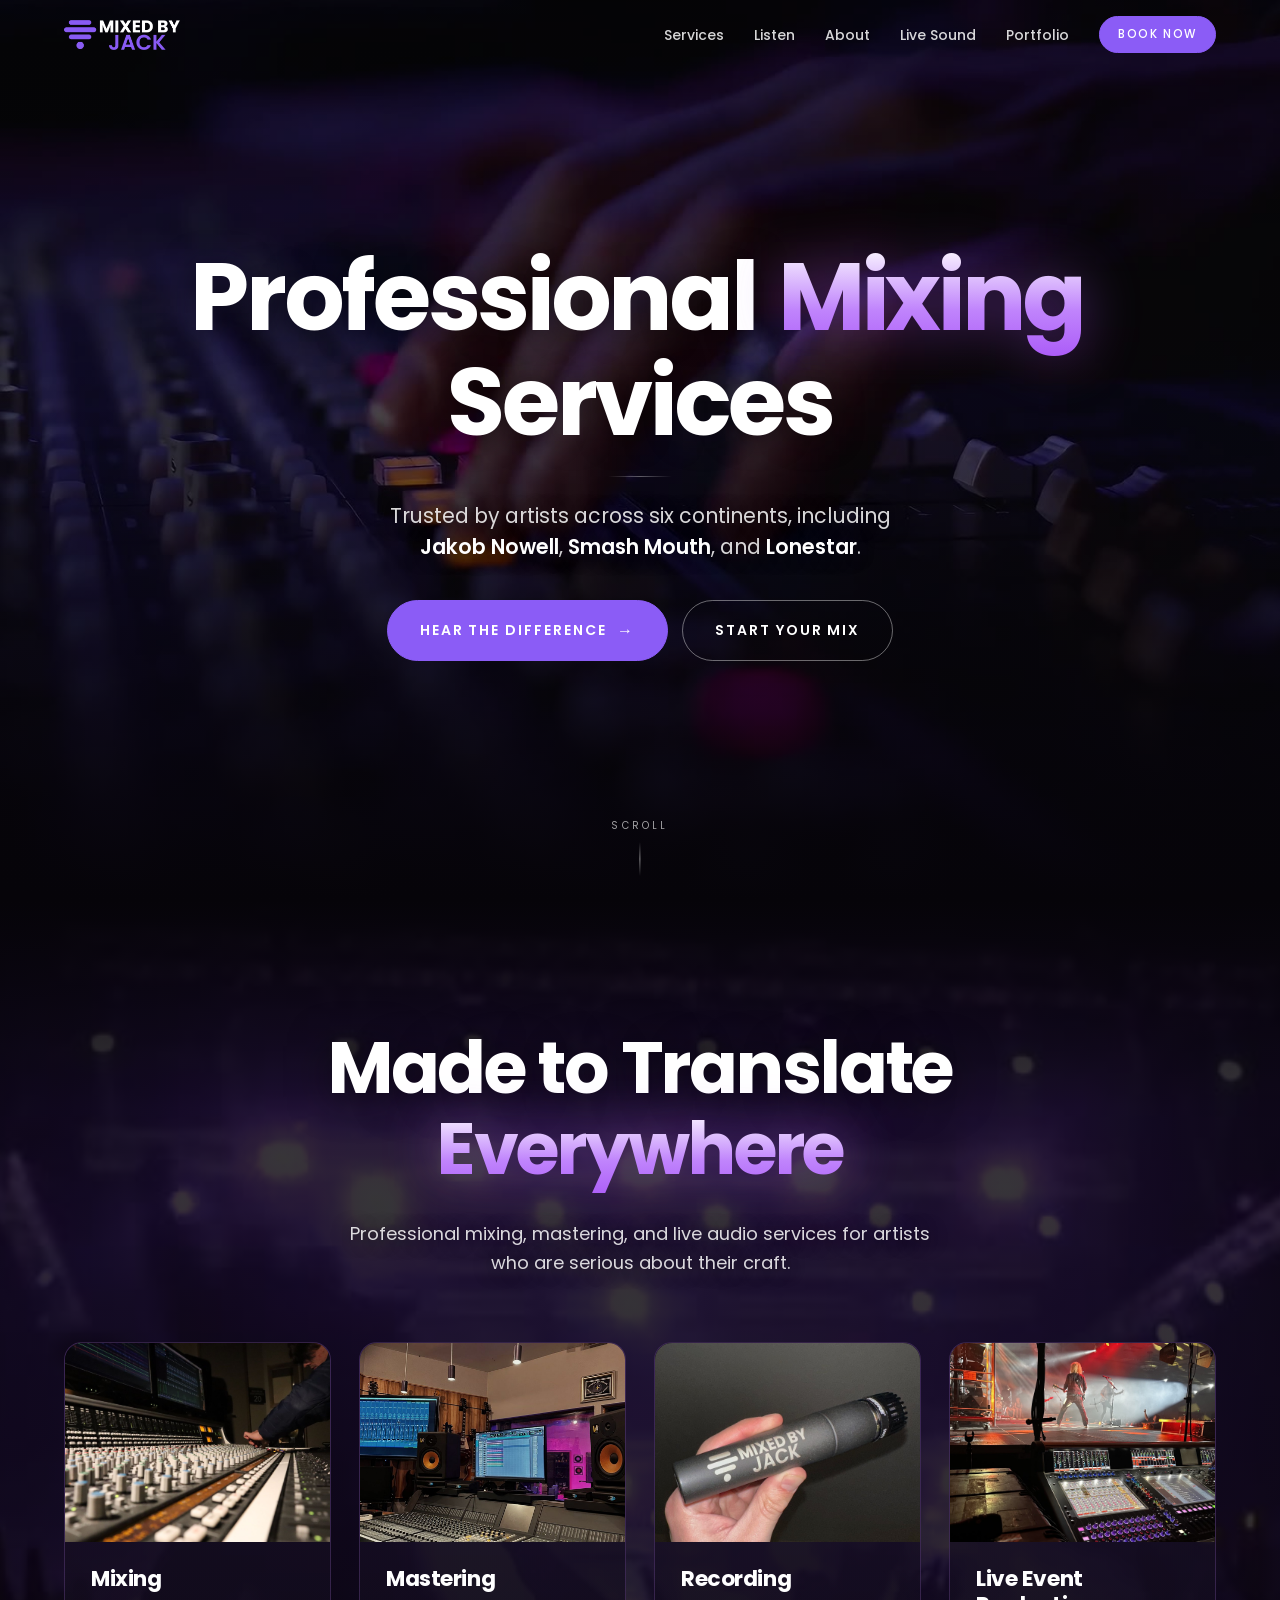
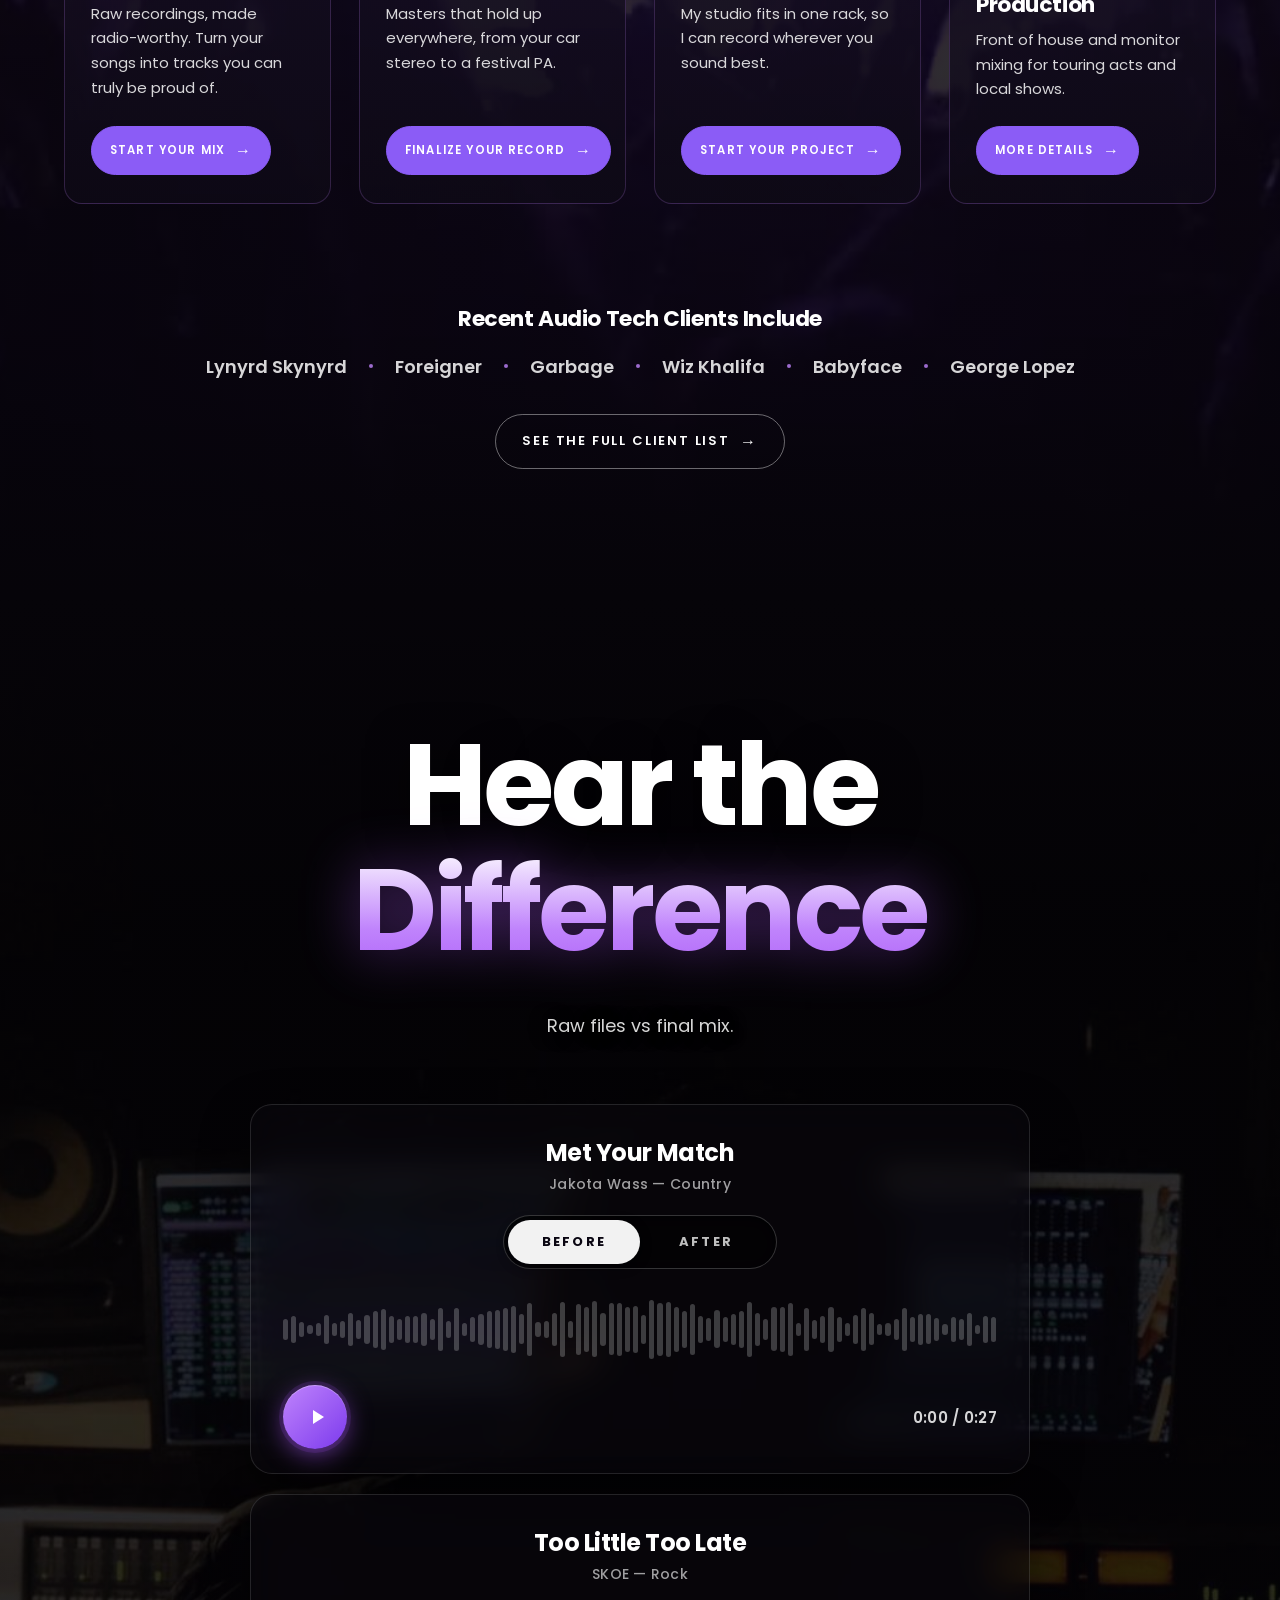
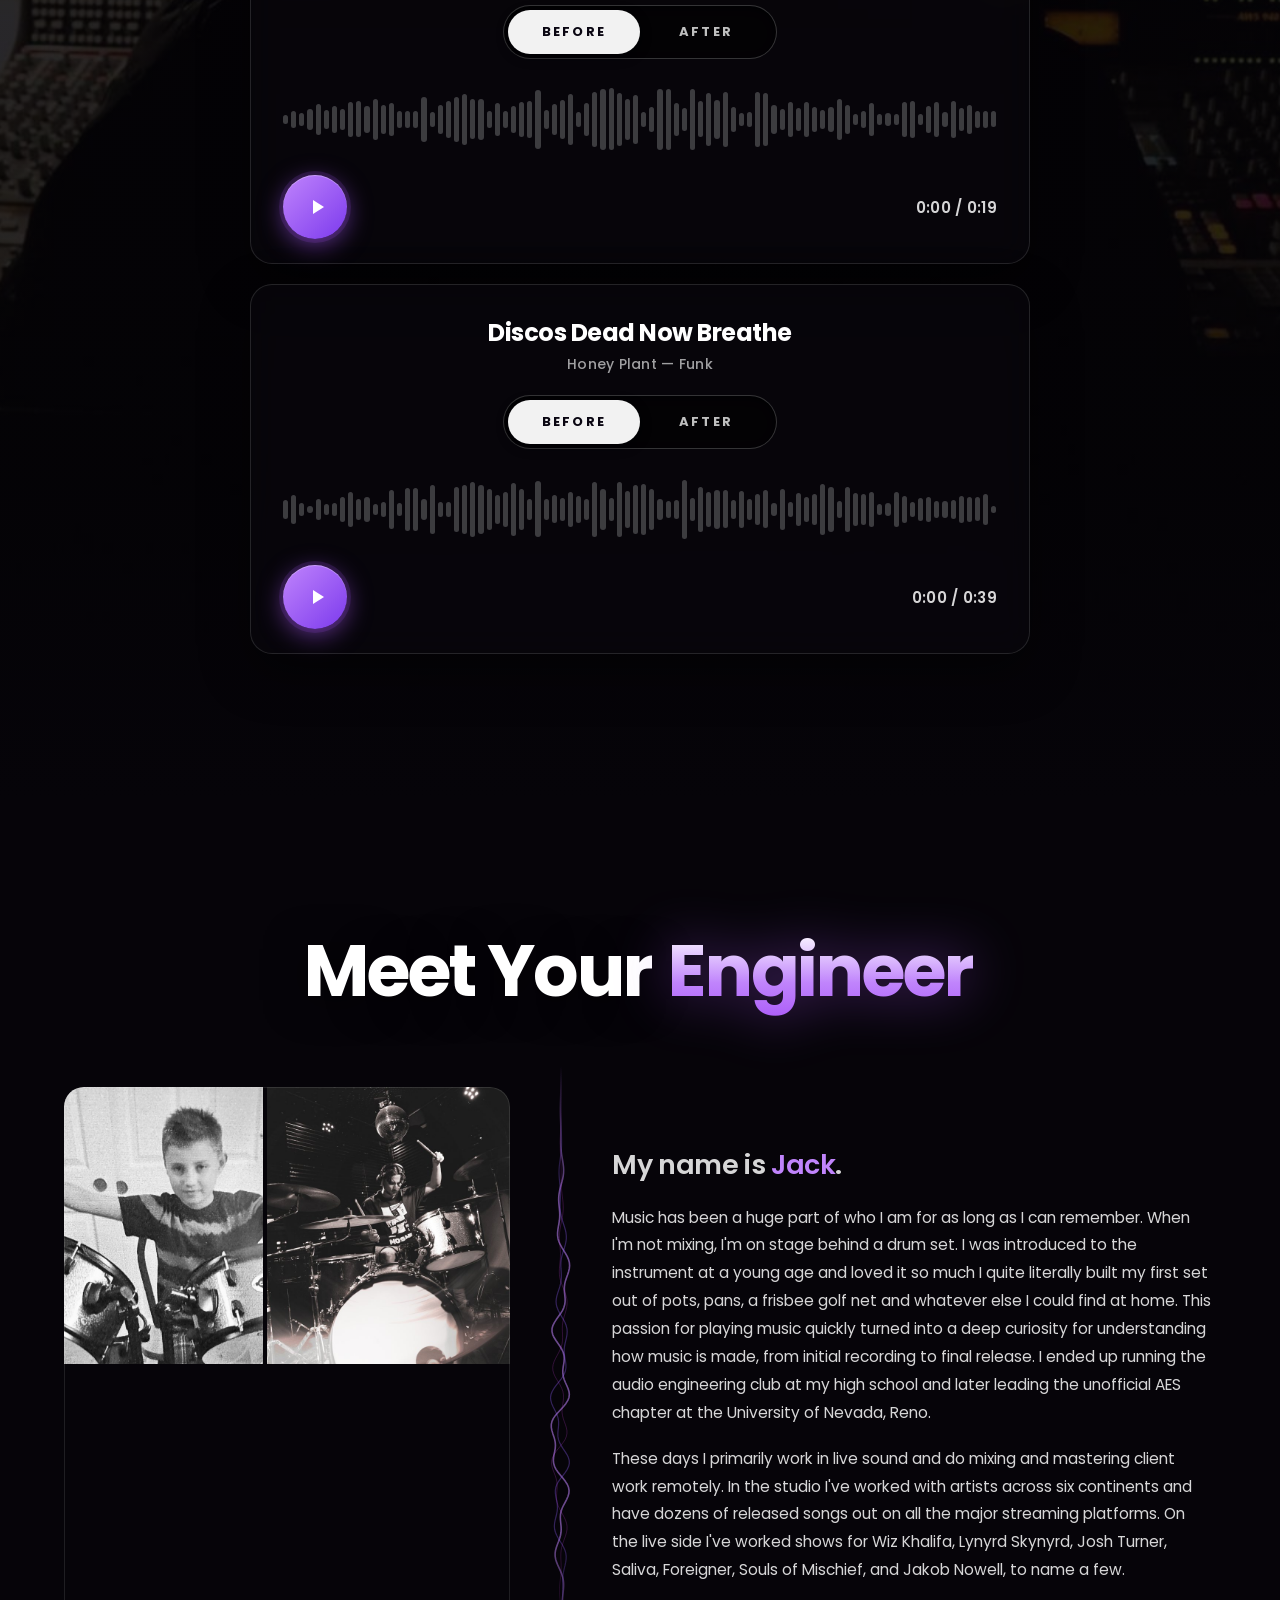
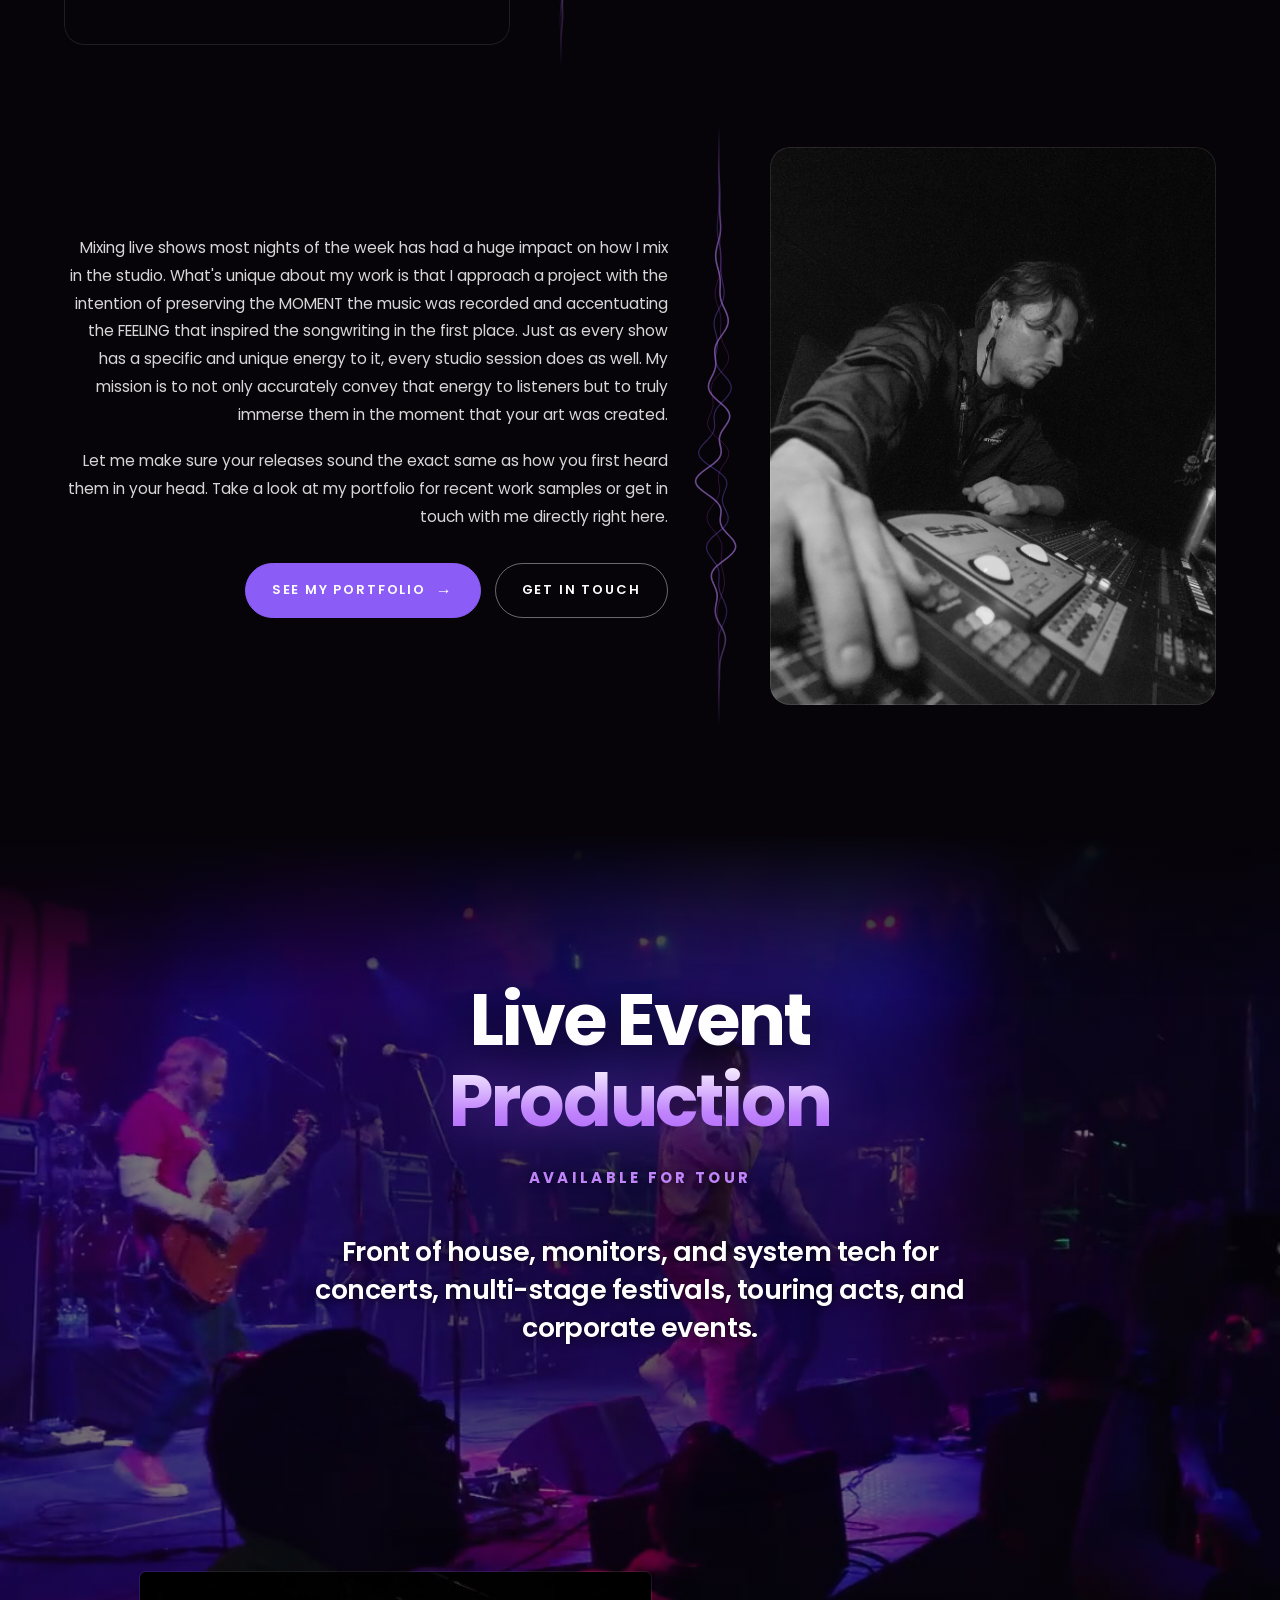
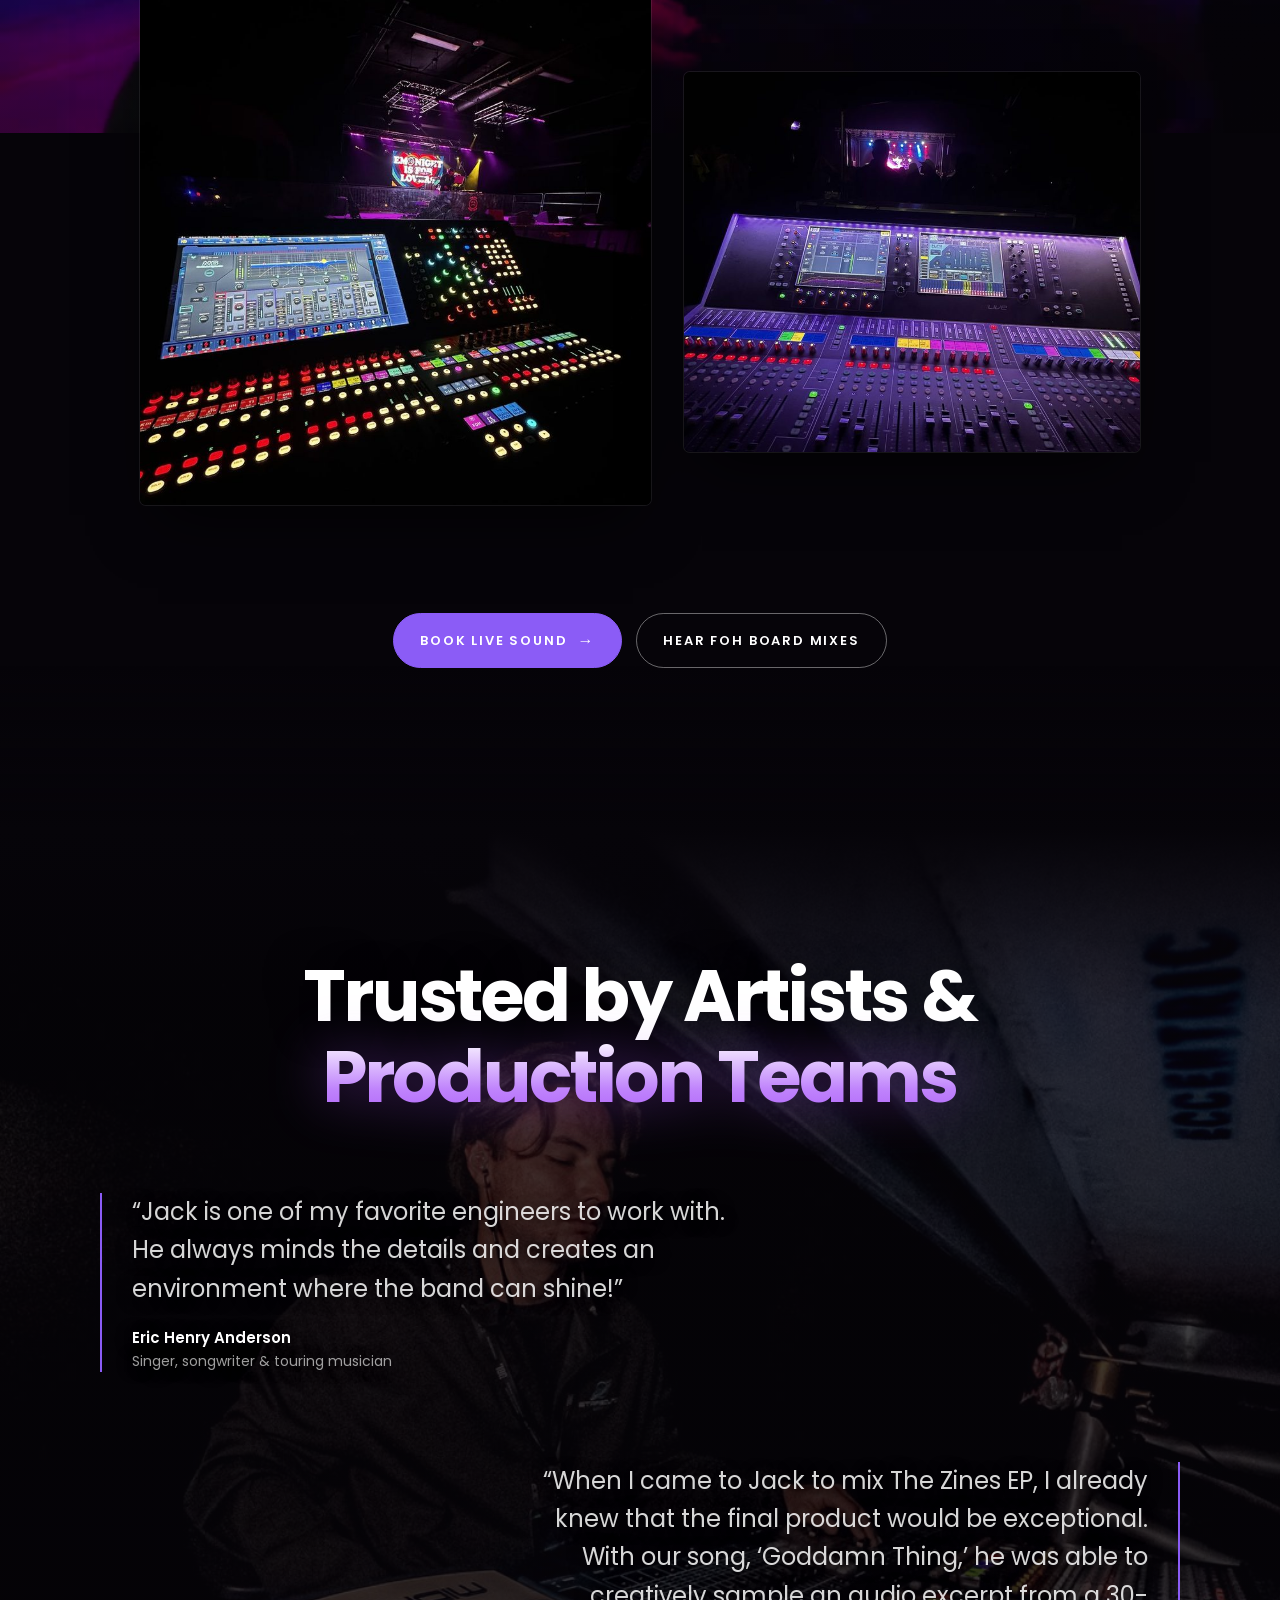
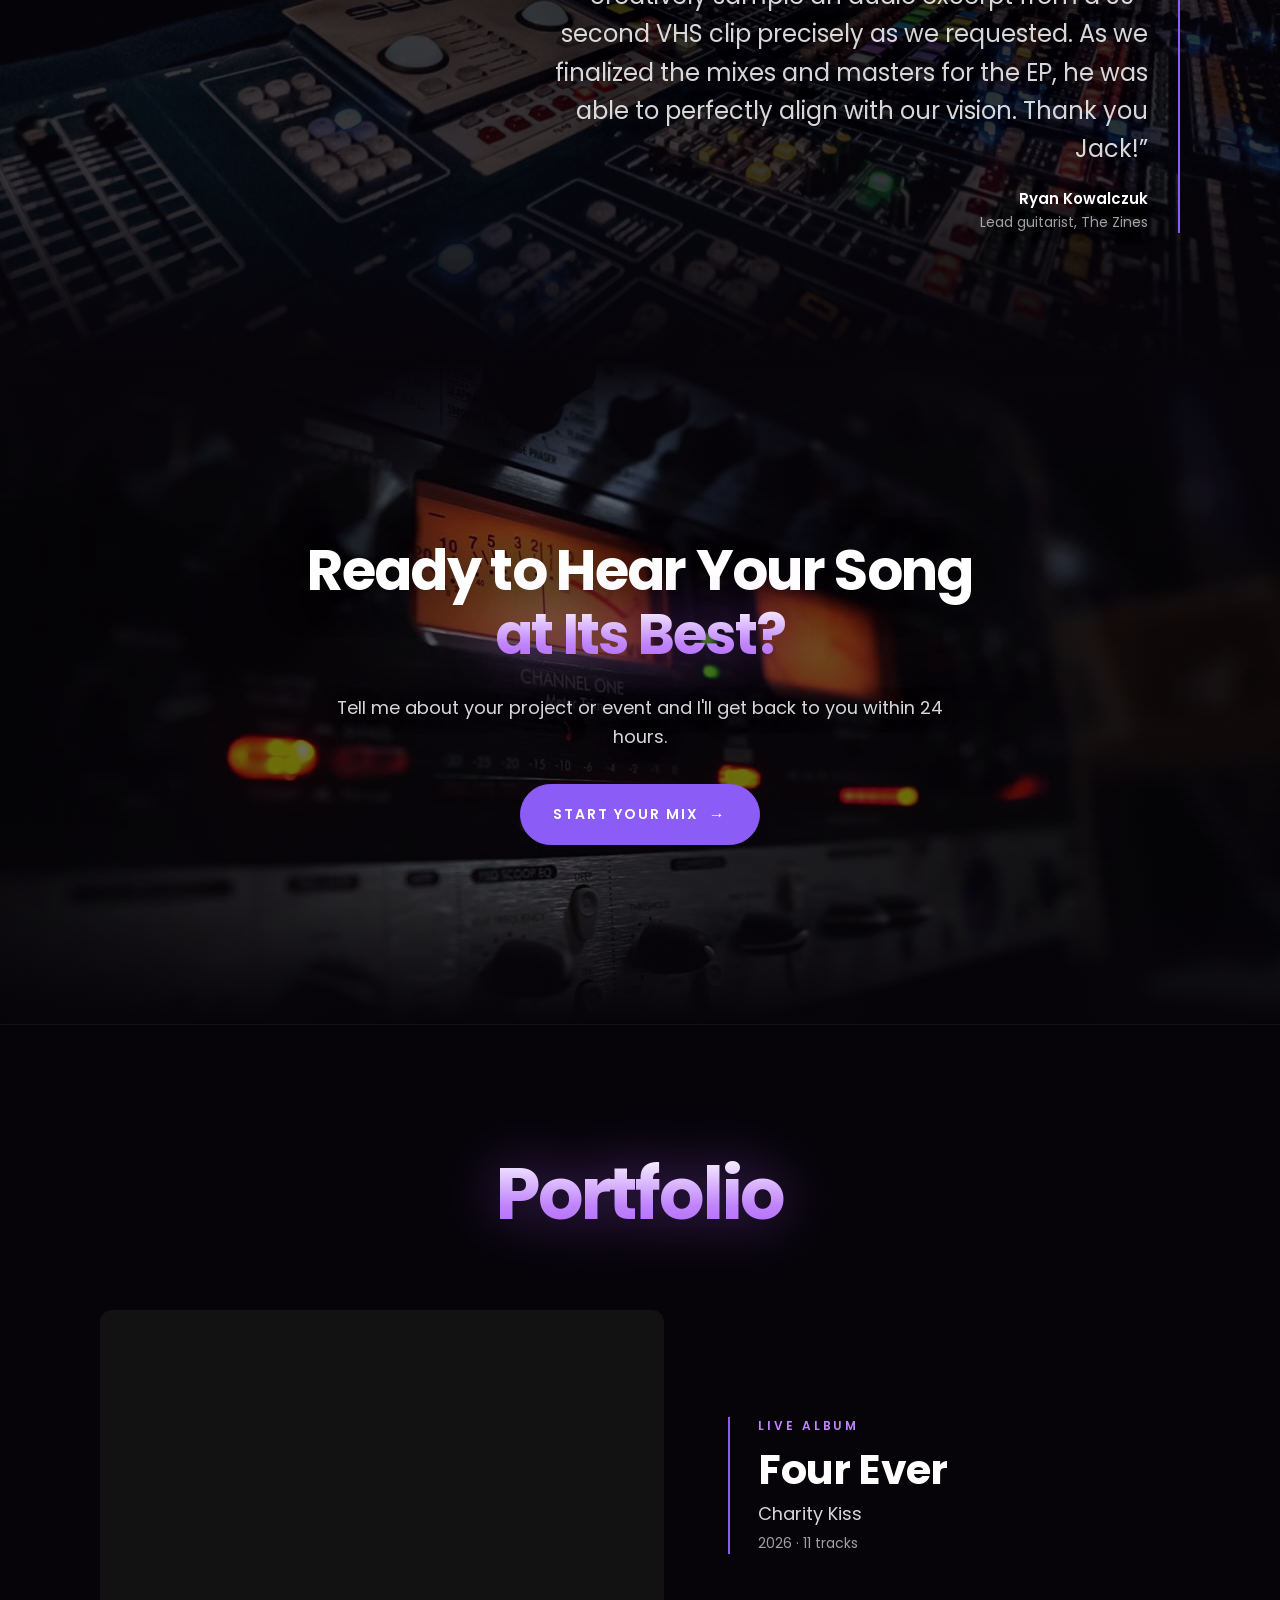
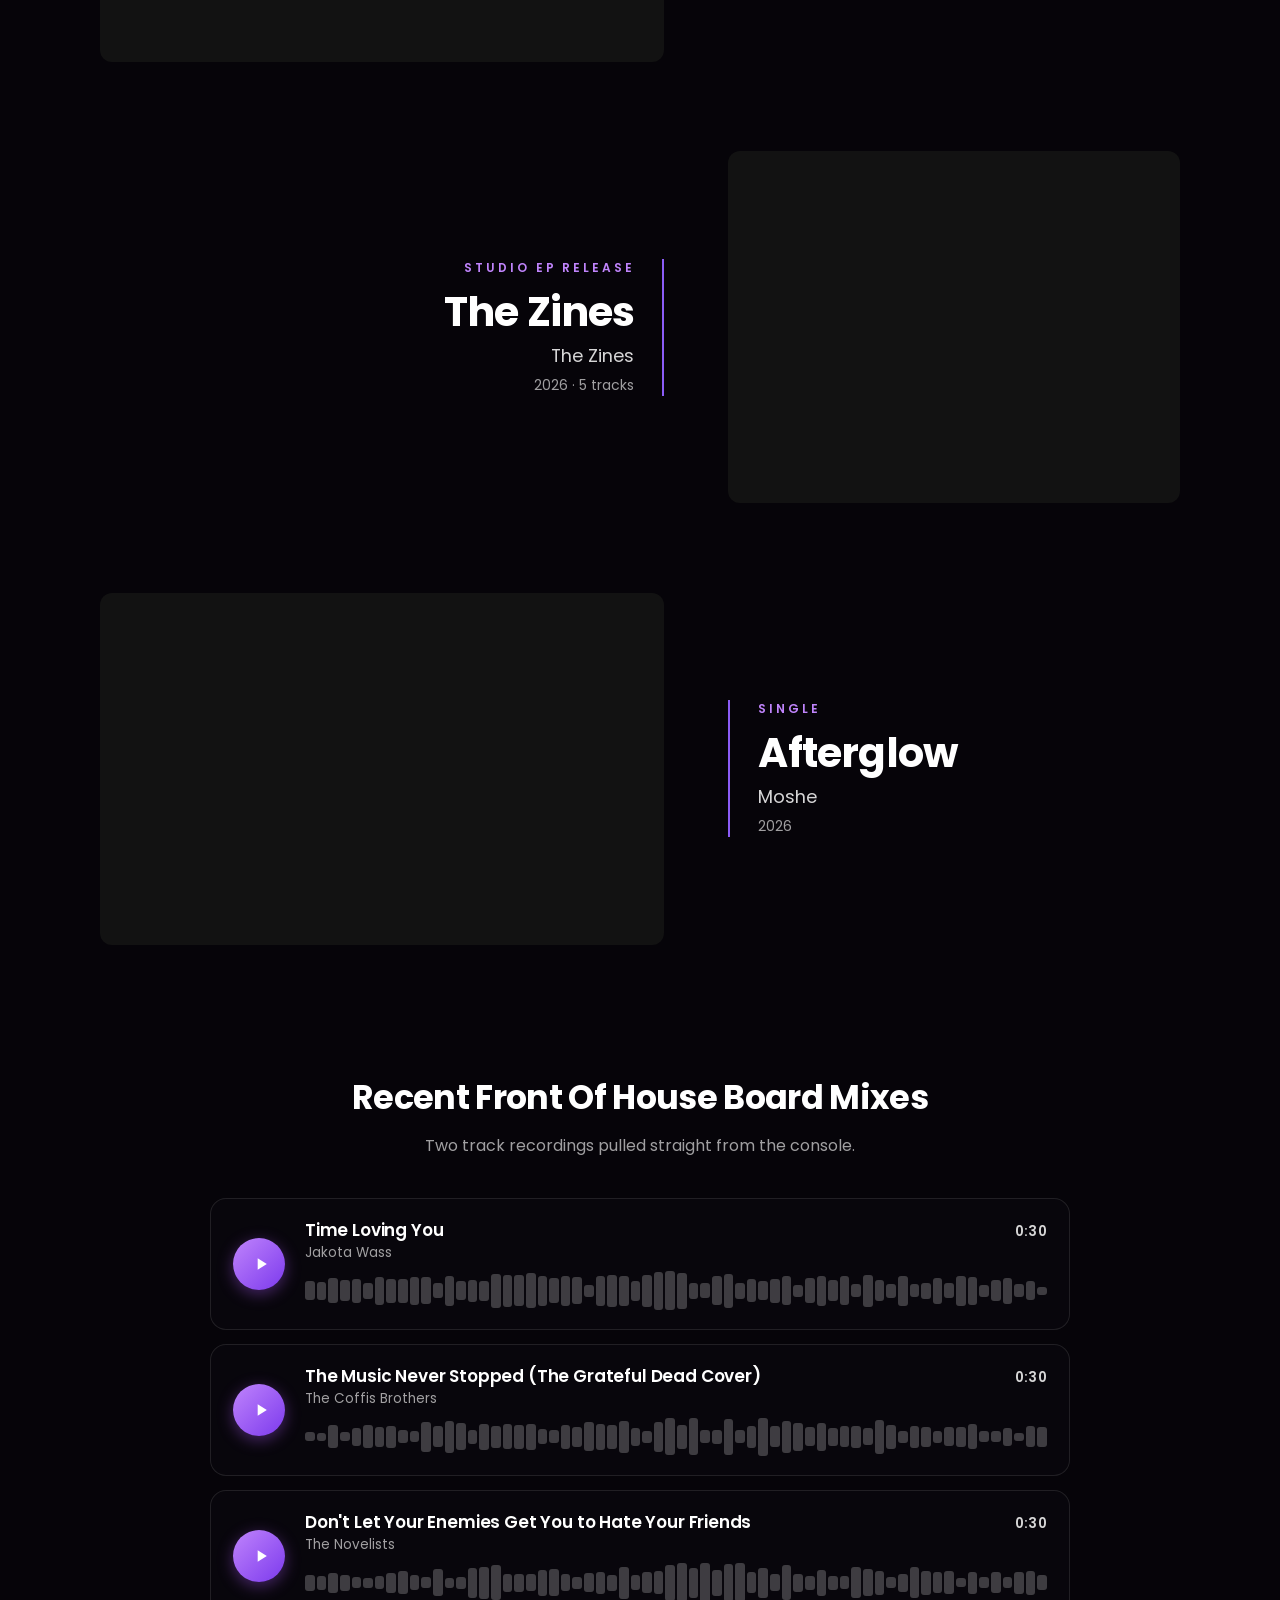
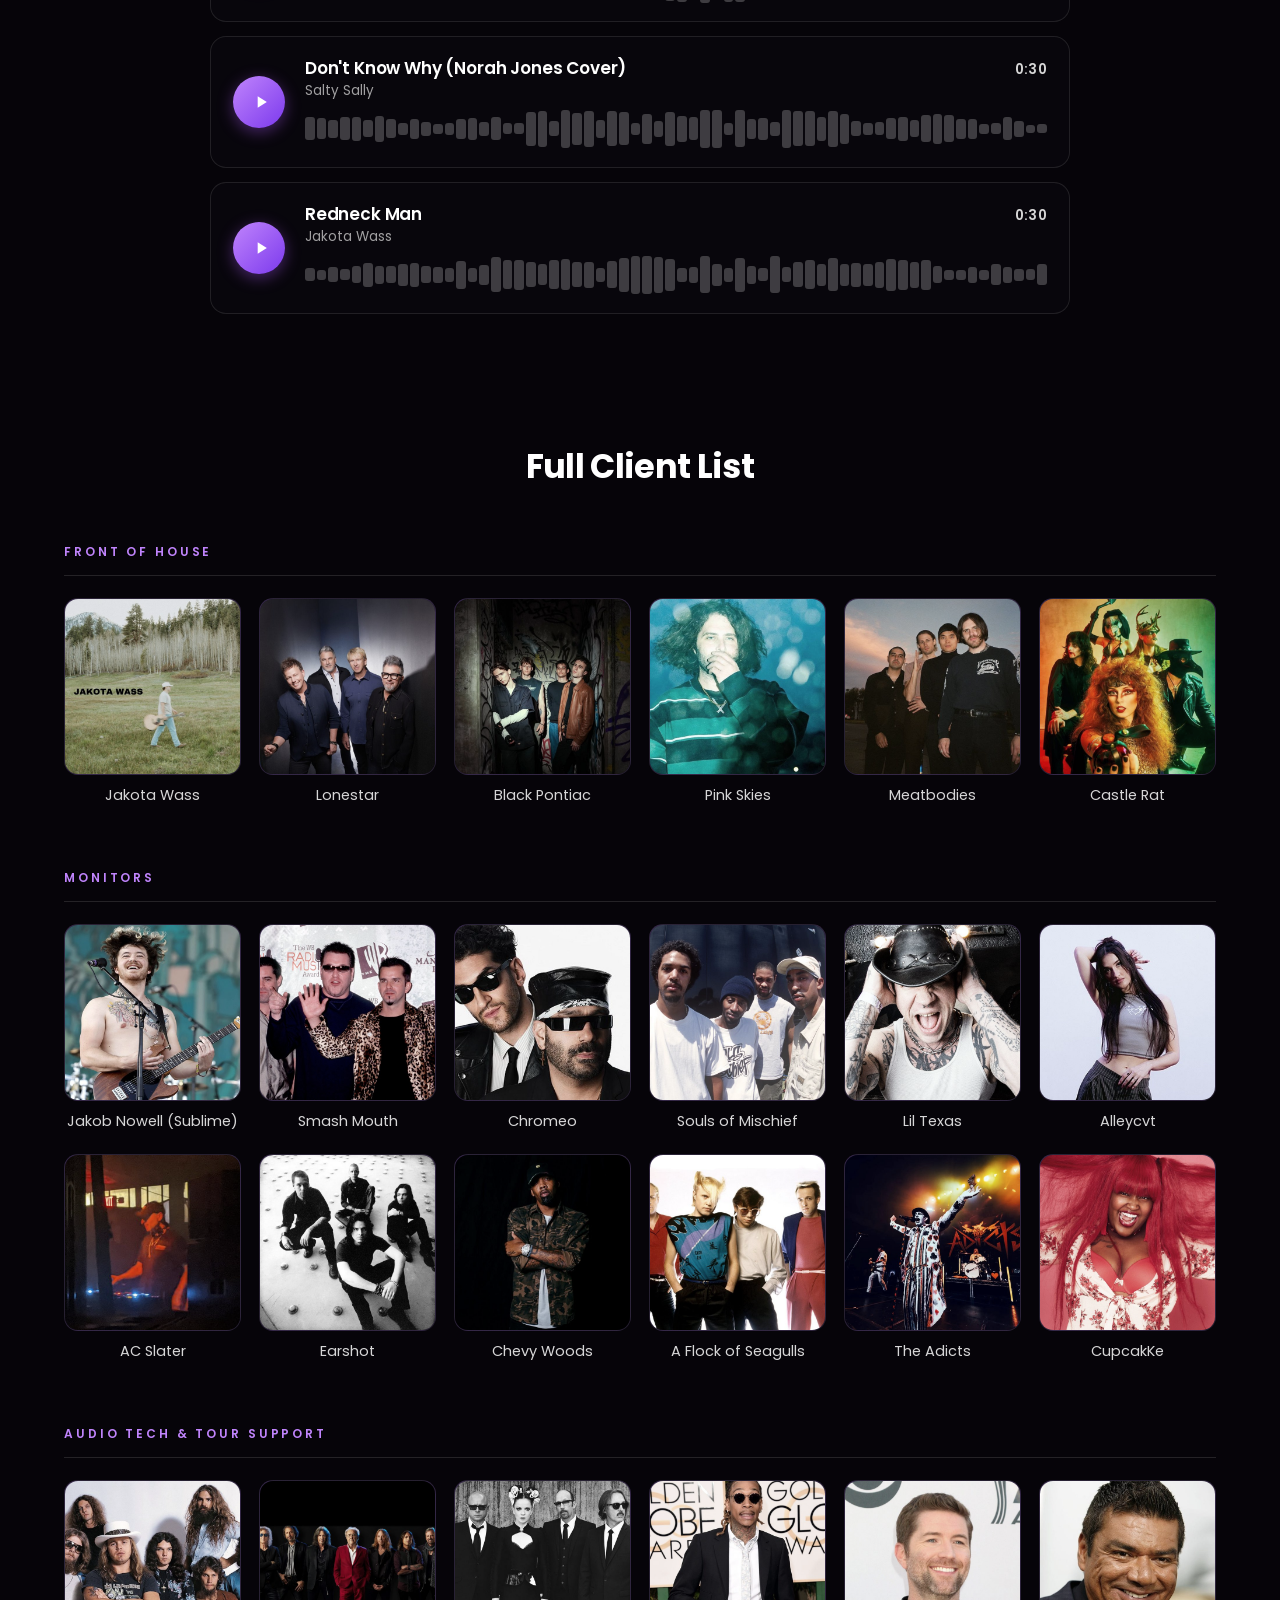
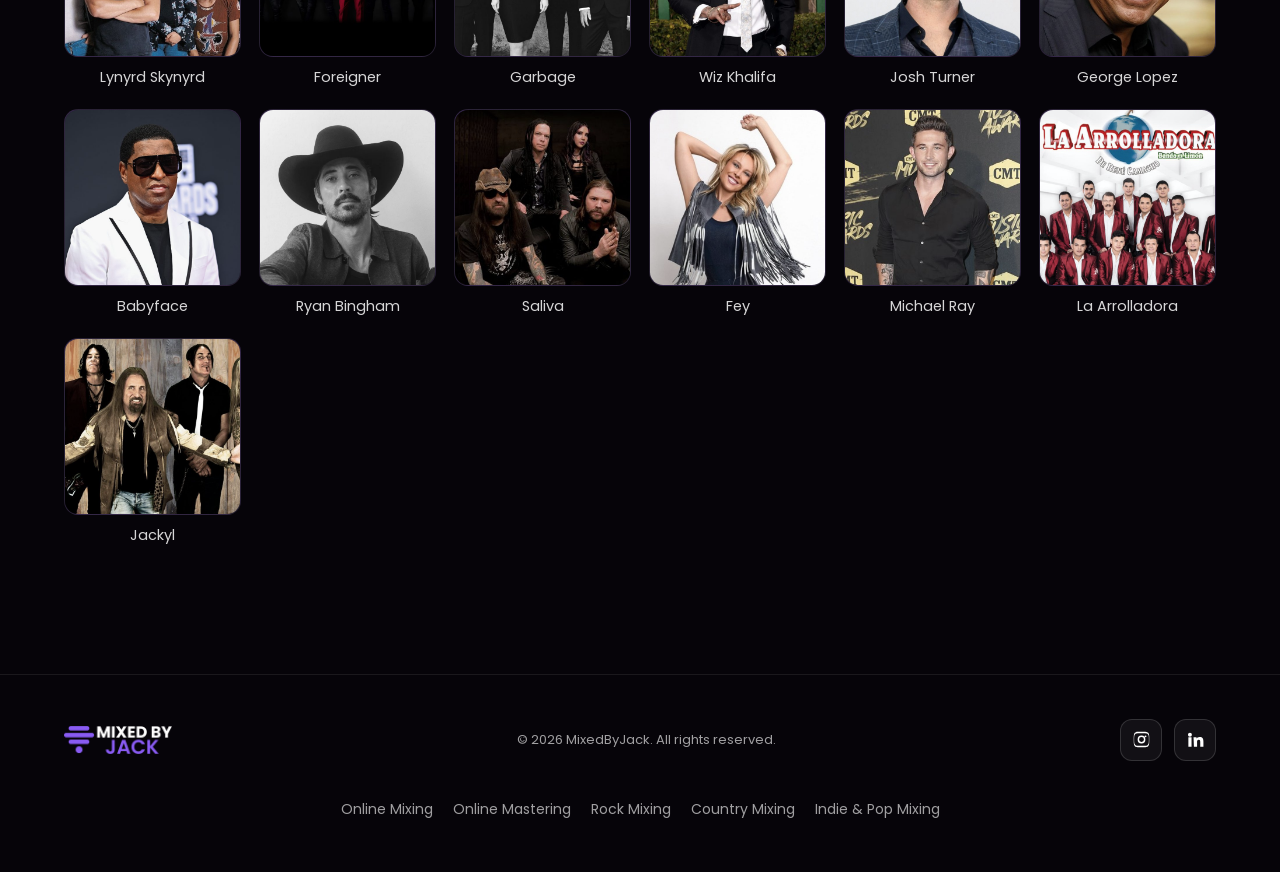
==== index.html @ 89ccb3cb "Country page: video now starts where the raw track starts (trimmed 2.78s), fade-in on both audios, t" ====
<!doctype html>
<html lang="en">
<head>
<meta charset="utf-8">
<meta name="viewport" content="width=device-width,initial-scale=1">
<title>Online Mixing &amp; Mastering Services | MixedByJack (Jack Barrington)</title>
<meta name="description" content="Online mixing and mastering by Jack Barrington. Send your tracks from anywhere and get a polished, release-ready mix. Trusted by artists on six continents, including Smash Mouth and Lonestar.">
<link rel="canonical" href="https://www.mixedbyjack.net/">
<meta name="author" content="Jack Barrington">
<meta name="robots" content="index, follow, max-image-preview:large">
<meta property="og:type" content="website">
<meta property="og:site_name" content="MixedByJack">
<meta property="og:locale" content="en_US">
<meta property="og:url" content="https://www.mixedbyjack.net/">
<meta property="og:title" content="Online Mixing &amp; Mastering | MixedByJack">
<meta property="og:description" content="Remote mixing and mastering by Jack Barrington. Trusted by artists across six continents, including Jakob Nowell, Smash Mouth, and Lonestar.">
<meta property="og:image" content="https://www.mixedbyjack.net/assets/og-image.jpg">
<meta property="og:image:alt" content="MixedByJack: online mixing and mastering by Jack Barrington">
<meta name="twitter:card" content="summary_large_image">
<meta name="twitter:title" content="Online Mixing &amp; Mastering | MixedByJack">
<meta name="twitter:description" content="Remote mixing and mastering by Jack Barrington. Trusted by artists across six continents, including Jakob Nowell, Smash Mouth, and Lonestar.">
<meta name="twitter:image" content="https://www.mixedbyjack.net/assets/og-image.jpg">
<meta name="theme-color" content="#060409">
<link rel="icon" href="assets/icon.svg" type="image/svg+xml">
<link rel="icon" href="assets/favicon-48.png" sizes="48x48" type="image/png">
<link rel="apple-touch-icon" href="assets/apple-touch-icon.png">
<link rel="preconnect" href="https://fonts.googleapis.com">
<link rel="preconnect" href="https://fonts.gstatic.com" crossorigin>
<link href="https://fonts.googleapis.com/css2?family=Poppins:ital,wght@0,400;0,500;0,600;0,700;1,400&display=swap" rel="stylesheet">
<link rel="stylesheet" href="styles.css?v=202610182100">
<script src="/analytics.js?v=202610182100"></script>
<script type="application/ld+json">
{
  "@context": "https://schema.org",
  "@graph": [
    {
      "@type": "WebSite",
      "@id": "https://www.mixedbyjack.net/#website",
      "url": "https://www.mixedbyjack.net/",
      "name": "MixedByJack",
      "publisher": { "@id": "https://www.mixedbyjack.net/#business" }
    },
    {
      "@type": "Person",
      "@id": "https://www.mixedbyjack.net/#jack",
      "name": "Jack Barrington",
      "jobTitle": "Mixing and Mastering Engineer",
      "url": "https://www.mixedbyjack.net/",
      "image": "https://www.mixedbyjack.net/assets/about-jack-bw.jpg",
      "worksFor": { "@id": "https://www.mixedbyjack.net/#business" },
      "knowsAbout": ["Audio mixing", "Audio mastering", "Music production", "Live sound engineering"],
      "sameAs": [
        "https://www.instagram.com/mixed.by.jack",
        "https://www.linkedin.com/in/jack-barrington/"
      ]
    },
    {
      "@type": "ProfessionalService",
      "@id": "https://www.mixedbyjack.net/#business",
      "name": "MixedByJack",
      "alternateName": "Mixed By Jack",
      "url": "https://www.mixedbyjack.net/",
      "logo": "https://www.mixedbyjack.net/assets/logo-white.png",
      "image": "https://www.mixedbyjack.net/assets/og-image.jpg",
      "description": "Online mixing and mastering for independent artists anywhere in the world, plus live sound engineering for tours and events.",
      "email": "info@mixedbyjack.net",
      "founder": { "@id": "https://www.mixedbyjack.net/#jack" },
      "areaServed": { "@type": "Place", "name": "Worldwide" },
      "availableLanguage": "English",
      "sameAs": [
        "https://www.instagram.com/mixed.by.jack",
        "https://www.linkedin.com/in/jack-barrington/"
      ],
      "hasOfferCatalog": {
        "@type": "OfferCatalog",
        "name": "Audio services",
        "itemListElement": [
          { "@type": "Offer", "itemOffered": { "@type": "Service", "name": "Online mixing", "serviceType": "Music mixing", "areaServed": "Worldwide" } },
          { "@type": "Offer", "itemOffered": { "@type": "Service", "name": "Online mastering", "serviceType": "Music mastering", "areaServed": "Worldwide" } },
          { "@type": "Offer", "itemOffered": { "@type": "Service", "name": "Recording", "serviceType": "Music recording" } },
          { "@type": "Offer", "itemOffered": { "@type": "Service", "name": "Live sound engineering", "serviceType": "Front of house and monitor mixing for tours and events" } }
        ]
      }
    }
  ]
}
</script>
</head>
<body>

<!-- ================= NAV ================= -->
<header class="nav" id="nav">
  <div class="nav-inner">
    <a class="logo" href="#top" aria-label="MixedByJack home"><img src="assets/logo-white.png" alt="Mixed By Jack"></a>
    <button class="nav-toggle" aria-label="Open menu" aria-expanded="false"><span></span><span></span><span></span></button>
    <ul class="nav-links">
      <li><a href="#services">Services</a></li>
      <li><a href="#listen">Listen</a></li>
      <li><a href="#about">About</a></li>
      <li><a href="#live">Live Sound</a></li>
      <li><a href="#portfolio">Portfolio</a></li>
      <li><a href="#" class="btn" data-open-intake>Book Now</a></li>
    </ul>
  </div>
</header>

<main id="top">

<!-- ================= HERO ================= -->
<section class="hero" aria-label="Intro">
  <video class="hero-video" autoplay muted loop playsinline preload="auto" poster="assets/hero-poster.jpg" aria-hidden="true">
    <source src="assets/hero.mp4" type="video/mp4">
  </video>
  <div class="hero-content">
    <h1>Professional <span class="accent">Mixing</span> Services</h1>
    <div class="hero-rule" aria-hidden="true"></div>
    <p class="subhead">Trusted by artists across six continents, including <strong>Jakob Nowell</strong>, <strong>Smash Mouth</strong>, and <strong>Lonestar</strong>.</p>
    <div class="hero-ctas">
      <a href="#listen" class="btn btn-lg">Hear the Difference <span class="arrow">→</span></a>
      <a href="#" class="btn btn-lg btn-ghost" data-open-intake>Start Your Mix</a>
    </div>
  </div>
  <a href="#services" class="scroll-cue" aria-label="Scroll down"><span>Scroll</span><span class="bar"></span></a>
</section>

<!-- ================= SERVICES ================= -->
<section class="section services" id="services">
  <div class="bg-media" aria-hidden="true">
    <video autoplay muted loop playsinline preload="metadata" poster="assets/services-bg-poster.jpg">
      <source src="assets/services-bg.mp4" type="video/mp4">
    </video>
  </div>
  <div class="bg-shade" aria-hidden="true"></div>

  <div class="wrap">
    <header class="section-head reveal">
      <h2 class="h2">Made to Translate <span class="accent">Everywhere</span></h2>
      <p class="lede">Professional mixing, mastering, and live audio services for artists who are serious about their craft.</p>
    </header>

    <div class="svc-grid">
      <article class="svc reveal">
        <div class="svc-media"><img src="assets/mixing.jpg" alt="Jack mixing on an analog console" loading="lazy"></div>
        <div class="svc-body">
          <h3>Mixing</h3>
          <p>Raw recordings, made radio-worthy. Turn your songs into tracks you can truly be proud of.</p>
          <a href="#" class="btn btn-sm" data-open-intake>Start Your Mix <span class="arrow">→</span></a>
        </div>
      </article>
      <article class="svc reveal">
        <div class="svc-media"><img src="assets/mastering.jpg" alt="Studio control room with a large-format console" loading="lazy"></div>
        <div class="svc-body">
          <h3>Mastering</h3>
          <p>Masters that hold up everywhere, from your car stereo to a festival PA.</p>
          <a href="#" class="btn btn-sm" data-open-intake>Finalize Your Record <span class="arrow">→</span></a>
        </div>
      </article>
      <article class="svc reveal">
        <div class="svc-media"><img class="mic" src="assets/recording.jpg" alt="Shure SM57 with the Mixed By Jack logo" loading="lazy"></div>
        <div class="svc-body">
          <h3>Recording</h3>
          <p>My studio fits in one rack, so I can record wherever you sound best.</p>
          <a href="#" class="btn btn-sm" data-open-intake>Start Your Project <span class="arrow">→</span></a>
        </div>
      </article>
      <article class="svc reveal">
        <div class="svc-media"><img src="assets/live-card.jpg?v=202610161452" alt="DiGiCo console at a live show" loading="lazy"></div>
        <div class="svc-body">
          <h3>Live Event Production</h3>
          <p>Front of house and monitor mixing for touring acts and local shows.</p>
          <a href="#live" class="btn btn-sm">More Details <span class="arrow">→</span></a>
        </div>
      </article>
    </div>

    <div class="trust reveal" aria-label="Recent audio tech clients">
      <h3 class="trust-title">Recent Audio Tech Clients Include</h3>
      <div class="artists">
        <span>Lynyrd Skynyrd</span><span class="sep" aria-hidden="true"></span>
        <span>Foreigner</span><span class="sep" aria-hidden="true"></span>
        <span>Garbage</span><span class="sep" aria-hidden="true"></span>
        <span>Wiz Khalifa</span><span class="sep" aria-hidden="true"></span>
        <span>Babyface</span><span class="sep" aria-hidden="true"></span>
        <span>George Lopez</span>
      </div>
      <a href="#clients" class="btn btn-ghost">See the Full Client List <span class="arrow">→</span></a>
    </div>
  </div>
</section>

<!-- ================= HEAR THE DIFFERENCE ================= -->
<section class="section listen" id="listen">
  <div class="bg-media" aria-hidden="true"><img src="assets/listen-bg.jpg" alt="" loading="lazy"></div>
  <div class="bg-shade" aria-hidden="true"></div>
  <div class="wrap">
    <header class="section-head reveal">
      <h2 class="h2">Hear the <span class="accent">Difference</span></h2>
      <p class="lede">Raw files vs final mix.</p>
    </header>
    <div class="players" id="players"></div>
  </div>
</section>

<!-- ================= ABOUT ================= -->
<section class="section about" id="about">
  <div class="wrap">
    <header class="section-head reveal">
      <h2 class="h2">Meet Your <span class="accent">Engineer</span></h2>
    </header>
    <div class="about-rows">
      <div class="about-row from-left">
        <div class="about-photo split">
          <img src="assets/about-young.jpg" alt="Jack as a kid behind his first drum kit" loading="lazy">
          <img src="assets/about-stage.jpg" alt="Jack playing drums on stage" loading="lazy">
        </div>
        <div class="wave" aria-hidden="true"><canvas></canvas></div>
        <div class="about-text">
          <p class="hello">My name is <span>Jack</span>.</p>
          <p>Music has been a huge part of who I am for as long as I can remember. When I'm not mixing, I'm on stage behind a drum set. I was introduced to the instrument at a young age and loved it so much I quite literally built my first set out of pots, pans, a frisbee golf net and whatever else I could find at home. This passion for playing music quickly turned into a deep curiosity for understanding how music is made, from initial recording to final release. I ended up running the audio engineering club at my high school and later leading the unofficial AES chapter at the University of Nevada, Reno.</p>
          <p>These days I primarily work in live sound and do mixing and mastering client work remotely. In the studio I've worked with artists across six continents and have dozens of released songs out on all the major streaming platforms. On the live side I've worked shows for Wiz Khalifa, Lynyrd Skynyrd, Josh Turner, Saliva, Foreigner, Souls of Mischief, and Jakob Nowell, to name a few.</p>
        </div>
      </div>
      <div class="about-row right from-right">
        <div class="about-photo">
          <img src="assets/about-jack-bw.jpg" alt="Jack Barrington mixing on a Midas console" loading="lazy">
        </div>
        <div class="wave" aria-hidden="true"><canvas></canvas></div>
        <div class="about-text">
          <p>Mixing live shows most nights of the week has had a huge impact on how I mix in the studio. What's unique about my work is that I approach a project with the intention of preserving the MOMENT the music was recorded and accentuating the FEELING that inspired the songwriting in the first place. Just as every show has a specific and unique energy to it, every studio session does as well. My mission is to not only accurately convey that energy to listeners but to truly immerse them in the moment that your art was created.</p>
          <p>Let me make sure your releases sound the exact same as how you first heard them in your head. Take a look at my portfolio for recent work samples or get in touch with me directly right here.</p>
          <div class="about-ctas">
            <a href="#portfolio" class="btn">See My Portfolio <span class="arrow">→</span></a>
            <a href="#" class="btn btn-ghost" data-open-contact>Get in Touch</a>
          </div>
        </div>
      </div>
    </div>
  </div>
</section>

<!-- ================= LIVE SOUND ================= -->
<section class="section live" id="live">
  <div class="live-bg" aria-hidden="true">
    <div class="live-bg-sticky">
      <video autoplay muted loop playsinline preload="metadata" poster="assets/live-bg-poster.jpg">
        <source src="assets/live-bg.mp4" type="video/mp4">
      </video>
      <div class="live-bg-shade"></div>
    </div>
  </div>
  <div class="wrap">
    <header class="live-head">
      <h2 class="h2 pop">Live Event <span class="accent">Production</span></h2>
      <p class="live-tour pop" style="--d:.1s">Available for Tour</p>
      <p class="live-lead pop" style="--d:.15s">Front of house, monitors, and system tech for concerts, multi-stage festivals, touring acts, and corporate events.</p>
      <p class="live-sub pop" style="--d:.2s">Currently the primary FOH for a national country act, with 5 years of prior experience freelancing with local and international production companies on shows up to 5,000 capacity.</p>
    </header>

    <div class="live-shots">
      <figure class="live-shot hd96 pop"><img src="assets/live-hd96.jpg" alt="Midas HD96 at front of house" width="800" height="835" loading="lazy"></figure>
      <figure class="live-shot dlive pop" style="--d:.2s"><img src="assets/live-dlive.jpg" alt="Allen &amp; Heath dLive at front of house" width="800" height="666" loading="lazy"></figure>
    </div>

    <div class="live-cta pop">
      <a href="#" class="btn" data-open-contact>Book Live Sound <span class="arrow">→</span></a>
      <a href="#board-mixes" class="btn btn-ghost">Hear FOH Board Mixes</a>
    </div>
  </div>
</section>

<!-- ================= TESTIMONIALS ================= -->
<section class="section testimonials" id="testimonials">
  <div class="bg-media" aria-hidden="true"><img src="assets/live-1.jpg" alt="" loading="lazy"></div>
  <div class="bg-shade" aria-hidden="true"></div>
  <div class="wrap">
    <header class="section-head reveal">
      <h2 class="h2">Trusted by Artists&nbsp;&amp; <span class="accent">Production Teams</span></h2>
    </header>
    <div class="quotes">
      <figure class="quote from-left">
        <blockquote>&ldquo;Jack is one of my favorite engineers to work with. He always minds the details and creates an environment where the band can shine!&rdquo;</blockquote>
        <figcaption>Eric Henry Anderson<span>Singer, songwriter &amp; touring musician</span></figcaption>
      </figure>
      <figure class="quote right from-right">
        <blockquote>&ldquo;When I came to Jack to mix The Zines EP, I already knew that the final product would be exceptional. With our song, &lsquo;Goddamn Thing,&rsquo; he was able to creatively sample an audio excerpt from a 30-second VHS clip precisely as we requested. As we finalized the mixes and masters for the EP, he was able to perfectly align with our vision. Thank you Jack!&rdquo;</blockquote>
        <figcaption>Ryan Kowalczuk<span>Lead guitarist, The Zines</span></figcaption>
      </figure>
    </div>
  </div>
</section>

<!-- ================= CLOSING CTA ================= -->
<section class="section cta-band">
  <div class="bg-media" aria-hidden="true">
    <video autoplay muted loop playsinline preload="metadata" poster="assets/cta-bg-poster.jpg">
      <source src="assets/cta-bg.mp4" type="video/mp4">
    </video>
  </div>
  <div class="bg-shade" aria-hidden="true"></div>
  <div class="cta-box reveal">
    <h2 class="h2">Ready to Hear Your Song <span class="accent">at Its Best?</span></h2>
    <p class="lede">Tell me about your project or event and I'll get back to you within 24 hours.</p>
    <a href="#" class="btn btn-lg" data-open-intake>Start Your Mix <span class="arrow">→</span></a>
  </div>
</section>

<!-- ================= PORTFOLIO ================= -->
<section class="section portfolio" id="portfolio">
  <div class="wrap">
    <header class="section-head reveal">
      <h2 class="h2"><span class="accent">Portfolio</span></h2>
    </header>
    <div class="releases">
      <div class="release left from-left">
        <div class="release-embed">
          <iframe title="Four Ever by Charity Kiss on Spotify" src="https://open.spotify.com/embed/album/7y5wFGn7A2jJnb17vfEDU3?utm_source=generator" width="100%" height="352" frameborder="0" allow="autoplay; clipboard-write; encrypted-media; fullscreen; picture-in-picture" loading="lazy"></iframe>
        </div>
        <div class="release-info">
          <span class="release-kind">Live Album</span>
          <h3>Four Ever</h3>
          <p class="release-artist">Charity Kiss</p>
          <p class="release-meta">2026 &middot; 11 tracks</p>
        </div>
      </div>
      <div class="release right from-right">
        <div class="release-embed">
          <iframe title="The Zines by The Zines on Spotify" src="https://open.spotify.com/embed/album/1oE1qBCgJQDPARWsbunAj9?utm_source=generator" width="100%" height="352" frameborder="0" allow="autoplay; clipboard-write; encrypted-media; fullscreen; picture-in-picture" loading="lazy"></iframe>
        </div>
        <div class="release-info">
          <span class="release-kind">Studio EP Release</span>
          <h3>The Zines</h3>
          <p class="release-artist">The Zines</p>
          <p class="release-meta">2026 &middot; 5 tracks</p>
        </div>
      </div>
      <div class="release left from-left">
        <div class="release-embed">
          <iframe title="Afterglow by Moshe on Spotify" src="https://open.spotify.com/embed/track/5AKsgfSMQgeQwxDvPoNpX8?utm_source=generator" width="100%" height="352" frameborder="0" allow="autoplay; clipboard-write; encrypted-media; fullscreen; picture-in-picture" loading="lazy"></iframe>
        </div>
        <div class="release-info">
          <span class="release-kind">Single</span>
          <h3>Afterglow</h3>
          <p class="release-artist">Moshe</p>
          <p class="release-meta">2026</p>
        </div>
      </div>
    </div>

    <div class="board-mixes" id="board-mixes">
      <header class="board-head reveal">
        <h3 class="clients-title">Recent Front Of House Board Mixes</h3>
        <p>Two track recordings pulled straight from the console.</p>
      </header>
      <div class="board-list" id="board-players"></div>
    </div>

    <h3 class="clients-title reveal" id="clients">Full Client List</h3>
    <!-- Artist photos: drop square images into assets/clients/ named like the src below
         (e.g. assets/clients/wiz-khalifa.jpg). Any artist without a photo shows initials. -->
    <div class="client-groups">
      <div class="client-group reveal">
        <h3>Front of House</h3>
        <ul class="artist-grid">
          <li class="artist"><div class="artist-img"><span class="initials" aria-hidden="true">JW</span><img src="assets/clients/jakota-wass.jpg" alt="Jakota Wass" loading="lazy" onerror="this.remove()"></div><span class="artist-name">Jakota Wass</span></li>
          <li class="artist"><div class="artist-img"><span class="initials" aria-hidden="true">L</span><img src="assets/clients/lonestar.jpg" alt="Lonestar" loading="lazy" onerror="this.remove()"></div><span class="artist-name">Lonestar</span></li>
          <li class="artist"><div class="artist-img"><span class="initials" aria-hidden="true">BP</span><img src="assets/clients/black-pontiac.jpg" alt="Black Pontiac" loading="lazy" onerror="this.remove()"></div><span class="artist-name">Black Pontiac</span></li>
          <li class="artist"><div class="artist-img"><span class="initials" aria-hidden="true">PS</span><img src="assets/clients/pink-skies.jpg" alt="Pink Skies" loading="lazy" onerror="this.remove()"></div><span class="artist-name">Pink Skies</span></li>
          <li class="artist"><div class="artist-img"><span class="initials" aria-hidden="true">M</span><img src="assets/clients/meatbodies.jpg" alt="Meatbodies" loading="lazy" onerror="this.remove()"></div><span class="artist-name">Meatbodies</span></li>
          <li class="artist"><div class="artist-img"><span class="initials" aria-hidden="true">CR</span><img src="assets/clients/castle-rat.jpg" alt="Castle Rat" loading="lazy" onerror="this.remove()"></div><span class="artist-name">Castle Rat</span></li>
        </ul>
      </div>
      <div class="client-group reveal">
        <h3>Monitors</h3>
        <ul class="artist-grid">
          <li class="artist"><div class="artist-img"><span class="initials" aria-hidden="true">JN</span><img src="assets/clients/jakob-nowell-sublime.jpg" alt="Jakob Nowell (Sublime)" loading="lazy" onerror="this.remove()"></div><span class="artist-name">Jakob Nowell (Sublime)</span></li>
          <li class="artist"><div class="artist-img"><span class="initials" aria-hidden="true">SM</span><img src="assets/clients/smash-mouth.jpg" alt="Smash Mouth" loading="lazy" onerror="this.remove()"></div><span class="artist-name">Smash Mouth</span></li>
          <li class="artist"><div class="artist-img"><span class="initials" aria-hidden="true">C</span><img src="assets/clients/chromeo.jpg" alt="Chromeo" loading="lazy" onerror="this.remove()"></div><span class="artist-name">Chromeo</span></li>
          <li class="artist"><div class="artist-img"><span class="initials" aria-hidden="true">SM</span><img src="assets/clients/souls-of-mischief.jpg" alt="Souls of Mischief" loading="lazy" onerror="this.remove()"></div><span class="artist-name">Souls of Mischief</span></li>
          <li class="artist"><div class="artist-img"><span class="initials" aria-hidden="true">LT</span><img src="assets/clients/lil-texas.jpg" alt="Lil Texas" loading="lazy" onerror="this.remove()"></div><span class="artist-name">Lil Texas</span></li>
          <li class="artist"><div class="artist-img"><span class="initials" aria-hidden="true">A</span><img src="assets/clients/alleycvt.jpg" alt="Alleycvt" loading="lazy" onerror="this.remove()"></div><span class="artist-name">Alleycvt</span></li>
          <li class="artist"><div class="artist-img"><span class="initials" aria-hidden="true">AS</span><img src="assets/clients/ac-slater.jpg" alt="AC Slater" loading="lazy" onerror="this.remove()"></div><span class="artist-name">AC Slater</span></li>
          <li class="artist"><div class="artist-img"><span class="initials" aria-hidden="true">E</span><img src="assets/clients/earshot.jpg" alt="Earshot" loading="lazy" onerror="this.remove()"></div><span class="artist-name">Earshot</span></li>
          <li class="artist"><div class="artist-img"><span class="initials" aria-hidden="true">CW</span><img src="assets/clients/chevy-woods.jpg" alt="Chevy Woods" loading="lazy" onerror="this.remove()"></div><span class="artist-name">Chevy Woods</span></li>
          <li class="artist"><div class="artist-img"><span class="initials" aria-hidden="true">AF</span><img src="assets/clients/a-flock-of-seagulls.jpg" alt="A Flock of Seagulls" loading="lazy" onerror="this.remove()"></div><span class="artist-name">A Flock of Seagulls</span></li>
          <li class="artist"><div class="artist-img"><span class="initials" aria-hidden="true">TA</span><img src="assets/clients/the-adicts.jpg" alt="The Adicts" loading="lazy" onerror="this.remove()"></div><span class="artist-name">The Adicts</span></li>
          <li class="artist"><div class="artist-img"><span class="initials" aria-hidden="true">C</span><img src="assets/clients/cupcakke.jpg" alt="CupcakKe" loading="lazy" onerror="this.remove()"></div><span class="artist-name">CupcakKe</span></li>
        </ul>
      </div>
      <div class="client-group reveal">
        <h3>Audio Tech &amp; Tour Support</h3>
        <ul class="artist-grid">
          <li class="artist"><div class="artist-img"><span class="initials" aria-hidden="true">LS</span><img src="assets/clients/lynyrd-skynyrd.jpg" alt="Lynyrd Skynyrd" loading="lazy" onerror="this.remove()"></div><span class="artist-name">Lynyrd Skynyrd</span></li>
          <li class="artist"><div class="artist-img"><span class="initials" aria-hidden="true">F</span><img src="assets/clients/foreigner.jpg" alt="Foreigner" loading="lazy" onerror="this.remove()"></div><span class="artist-name">Foreigner</span></li>
          <li class="artist"><div class="artist-img"><span class="initials" aria-hidden="true">G</span><img src="assets/clients/garbage.jpg" alt="Garbage" loading="lazy" onerror="this.remove()"></div><span class="artist-name">Garbage</span></li>
          <li class="artist"><div class="artist-img"><span class="initials" aria-hidden="true">WK</span><img src="assets/clients/wiz-khalifa.jpg" alt="Wiz Khalifa" loading="lazy" onerror="this.remove()"></div><span class="artist-name">Wiz Khalifa</span></li>
          <li class="artist"><div class="artist-img"><span class="initials" aria-hidden="true">JT</span><img src="assets/clients/josh-turner.jpg" alt="Josh Turner" loading="lazy" onerror="this.remove()"></div><span class="artist-name">Josh Turner</span></li>
          <li class="artist"><div class="artist-img"><span class="initials" aria-hidden="true">GL</span><img src="assets/clients/george-lopez.jpg" alt="George Lopez" loading="lazy" onerror="this.remove()"></div><span class="artist-name">George Lopez</span></li>
          <li class="artist"><div class="artist-img"><span class="initials" aria-hidden="true">B</span><img src="assets/clients/babyface.jpg" alt="Babyface" loading="lazy" onerror="this.remove()"></div><span class="artist-name">Babyface</span></li>
          <li class="artist"><div class="artist-img"><span class="initials" aria-hidden="true">RB</span><img src="assets/clients/ryan-bingham.jpg" alt="Ryan Bingham" loading="lazy" onerror="this.remove()"></div><span class="artist-name">Ryan Bingham</span></li>
          <li class="artist"><div class="artist-img"><span class="initials" aria-hidden="true">S</span><img src="assets/clients/saliva.jpg" alt="Saliva" loading="lazy" onerror="this.remove()"></div><span class="artist-name">Saliva</span></li>
          <li class="artist"><div class="artist-img"><span class="initials" aria-hidden="true">F</span><img src="assets/clients/fey.jpg" alt="Fey" loading="lazy" onerror="this.remove()"></div><span class="artist-name">Fey</span></li>
          <li class="artist"><div class="artist-img"><span class="initials" aria-hidden="true">MR</span><img src="assets/clients/michael-ray.jpg" alt="Michael Ray" loading="lazy" onerror="this.remove()"></div><span class="artist-name">Michael Ray</span></li>
          <li class="artist"><div class="artist-img"><span class="initials" aria-hidden="true">LA</span><img src="assets/clients/la-arrolladora.jpg" alt="La Arrolladora" loading="lazy" onerror="this.remove()"></div><span class="artist-name">La Arrolladora</span></li>
          <li class="artist"><div class="artist-img"><span class="initials" aria-hidden="true">J</span><img src="assets/clients/jackyl.jpg" alt="Jackyl" loading="lazy" onerror="this.remove()"></div><span class="artist-name">Jackyl</span></li>
        </ul>
      </div>
    </div>
  </div>
</section>

</main>

<footer class="footer">
  <div class="footer-inner">
    <a class="logo" href="#top" aria-label="Back to top"><img src="assets/logo-white.png" alt="Mixed By Jack"></a>
    <small>&copy; <span id="year"></span> MixedByJack. All rights reserved.</small>
    <div class="socials">
      <a class="social" href="https://www.instagram.com/mixed.by.jack" target="_blank" rel="noopener" aria-label="Instagram">
        <svg viewBox="0 0 24 24"><path d="M12 2.2c3.2 0 3.6 0 4.8.1 1.2.1 1.8.2 2.2.4.6.2 1 .5 1.4.9.4.4.7.8.9 1.4.2.4.4 1 .4 2.2.1 1.3.1 1.6.1 4.8s0 3.6-.1 4.8c-.1 1.2-.2 1.8-.4 2.2-.2.6-.5 1-.9 1.4-.4.4-.8.7-1.4.9-.4.2-1 .4-2.2.4-1.3.1-1.6.1-4.8.1s-3.6 0-4.8-.1c-1.2-.1-1.8-.2-2.2-.4-.6-.2-1-.5-1.4-.9-.4-.4-.7-.8-.9-1.4-.2-.4-.4-1-.4-2.2C2.2 15.6 2.2 15.2 2.2 12s0-3.6.1-4.8c.1-1.2.2-1.8.4-2.2.2-.6.5-1 .9-1.4.4-.4.8-.7 1.4-.9.4-.2 1-.4 2.2-.4C8.4 2.2 8.8 2.2 12 2.2zm0 1.8c-3.1 0-3.5 0-4.7.1-1.1.1-1.7.2-2.1.4-.5.2-.9.4-1.2.8-.4.4-.6.7-.8 1.2-.2.4-.3 1-.4 2.1C2.7 9.8 2.7 10.2 2.7 12s0 2.2.1 3.4c.1 1.1.2 1.7.4 2.1.2.5.4.9.8 1.2.4.4.7.6 1.2.8.4.2 1 .3 2.1.4 1.2.1 1.6.1 4.7.1s3.5 0 4.7-.1c1.1-.1 1.7-.2 2.1-.4.5-.2.9-.4 1.2-.8.4-.4.6-.7.8-1.2.2-.4.3-1 .4-2.1.1-1.2.1-1.6.1-3.4s0-2.2-.1-3.4c-.1-1.1-.2-1.7-.4-2.1-.2-.5-.4-.9-.8-1.2-.4-.4-.7-.6-1.2-.8-.4-.2-1-.3-2.1-.4C15.5 4 15.1 4 12 4zm0 3.1a4.9 4.9 0 110 9.8 4.9 4.9 0 010-9.8zm0 8a3.1 3.1 0 100-6.2 3.1 3.1 0 000 6.2zm5.1-8.3a1.15 1.15 0 110 2.3 1.15 1.15 0 010-2.3z"/></svg>
      </a>
      <a class="social" href="https://www.linkedin.com/in/jack-barrington/" target="_blank" rel="noopener" aria-label="LinkedIn">
        <svg viewBox="0 0 24 24"><path d="M4.98 3.5a2.5 2.5 0 11-.02 5 2.5 2.5 0 01.02-5zM3 9h4v12H3zM9.5 9h3.8v1.7h.1c.5-1 1.8-2 3.8-2 4 0 4.8 2.6 4.8 6V21h-4v-5.6c0-1.3 0-3-1.9-3s-2.1 1.4-2.1 2.9V21h-4z"/></svg>
      </a>
    </div>
    <nav class="footer-links" aria-label="Services"><a href="/online-mixing">Online Mixing</a><a href="/online-mastering">Online Mastering</a><a href="/rock-mixing">Rock Mixing</a><a href="/country-mixing">Country Mixing</a><a href="/indie-pop-mixing">Indie &amp; Pop Mixing</a></nav>
  </div>
</footer>

<!-- ================= INTAKE MODAL ================= -->
<div class="modal" id="intake" role="dialog" aria-modal="true" aria-labelledby="intake-title">
  <div class="modal-panel">
    <button class="modal-close" type="button" aria-label="Close" data-close-intake>&times;</button>
    <h2 id="intake-title">From Rough Demo to <span class="accent">Release Ready</span></h2>
    <p class="sub">Tell me about your project and I'll get back to you with next steps.</p>

    <form class="form" id="intake-form" novalidate>
      <input type="text" name="website" tabindex="-1" autocomplete="off" aria-hidden="true" style="position:absolute;left:-9999px;opacity:0;height:0;width:0">
      <div class="row-2">
        <div class="field" data-required>
          <label for="f-first">First name <span class="req">*</span></label>
          <input class="input" id="f-first" name="first_name" type="text" autocomplete="given-name" placeholder="Your first name">
          <div class="err">Please enter your first name.</div>
        </div>
        <div class="field" data-required>
          <label for="f-artist">Artist / band name <span class="req">*</span></label>
          <input class="input" id="f-artist" name="artist_name" type="text" placeholder="Who's the music by?">
          <div class="err">Please enter your artist or band name.</div>
        </div>
      </div>

      <div class="field" data-required data-type="email">
        <label for="f-email">Email <span class="req">*</span></label>
        <input class="input" id="f-email" name="email" type="email" autocomplete="email" placeholder="you@email.com">
        <div class="err">Please enter a valid email address.</div>
      </div>

      <div class="field" data-required data-type="choice">
        <span class="label" id="f-type-label">Project type <span class="req">*</span></span>
        <div class="choice-group" role="radiogroup" aria-labelledby="f-type-label">
          <label class="choice"><input type="radio" name="project_type" value="Single"><span>Single</span></label>
          <label class="choice"><input type="radio" name="project_type" value="EP"><span>EP</span></label>
          <label class="choice"><input type="radio" name="project_type" value="Album"><span>Album</span></label>
        </div>
        <div class="err">Please choose a project type.</div>
      </div>

      <div class="field">
        <label for="f-desc">Tell me about your project <span class="opt">(optional)</span></label>
        <textarea class="textarea" id="f-desc" name="project_description" placeholder="Genre, number of songs, timeline, what you're going for..."></textarea>
      </div>

      <div class="field">
        <label for="f-notes">References or anything else <span class="opt">(optional)</span></label>
        <textarea class="textarea" id="f-notes" name="additional_notes" placeholder="Reference tracks, artists you love the sound of, questions..."></textarea>
      </div>

      <div class="field">
        <label for="f-link">Link to your music <span class="opt">(optional)</span></label>
        <input class="input" id="f-link" name="file_link" type="url" placeholder="Dropbox, Google Drive, or WeTransfer link to demos or stems">
      </div>

      <div class="field">
        <label for="f-heard">How did you hear about me? <span class="opt">(optional)</span></label>
        <select class="input select" id="f-heard" name="heard_about">
          <option value="">Choose one</option>
          <option>Instagram</option>
          <option>Facebook</option>
          <option>Google search</option>
          <option>YouTube</option>
          <option>Saw me work a show</option>
          <option>A friend or another artist</option>
          <option>Other</option>
        </select>
      </div>

      <button class="btn btn-lg" type="submit" id="f-submit">Send My Project <span class="arrow">→</span></button>
      <p class="form-note">No commitment. I'll reply by email.</p>
    </form>

    <div class="success" role="status" aria-live="polite">
      <div class="check"><svg viewBox="0 0 24 24"><path d="M5 12.5l4.5 4.5L19 7.5"/></svg></div>
      <h3>Got it<span id="success-name"></span>!</h3>
      <p>Thanks for sending your project over. I'll be in touch by email soon.</p>
      <button class="btn" type="button" style="margin-top:24px" data-close-intake>Back to the Site</button>
    </div>
  </div>
</div>

<!-- ================= CONTACT MODAL ================= -->
<div class="modal" id="contact" role="dialog" aria-modal="true" aria-labelledby="contact-title">
  <div class="modal-panel">
    <button class="modal-close" type="button" aria-label="Close" data-close-contact>&times;</button>
    <h2 id="contact-title">Get in <span class="accent">Touch</span></h2>
    <p class="sub">Questions, live bookings, or anything else. Send me a message and I'll get back to you.</p>
    <form class="form" id="contact-form" novalidate>
      <input type="text" name="website" tabindex="-1" autocomplete="off" aria-hidden="true" style="position:absolute;left:-9999px;opacity:0;height:0;width:0">
      <div class="row-2">
        <div class="field" data-required>
          <label for="c-name">Name <span class="req">*</span></label>
          <input class="input" id="c-name" name="name" type="text" autocomplete="name" placeholder="Your name">
          <div class="err">Please enter your name.</div>
        </div>
        <div class="field" data-required data-type="email">
          <label for="c-email">Email <span class="req">*</span></label>
          <input class="input" id="c-email" name="email" type="email" autocomplete="email" placeholder="you@email.com">
          <div class="err">Please enter a valid email address.</div>
        </div>
      </div>
      <div class="field" data-required data-type="text">
        <label for="c-msg">Message <span class="req">*</span></label>
        <textarea class="textarea" id="c-msg" name="message" placeholder="What's on your mind?"></textarea>
        <div class="err">Please write a message.</div>
      </div>
      <div class="field">
        <label for="c-heard">How did you hear about me? <span class="opt">(optional)</span></label>
        <select class="input select" id="c-heard" name="heard_about">
          <option value="">Choose one</option>
          <option>Instagram</option>
          <option>Facebook</option>
          <option>Google search</option>
          <option>YouTube</option>
          <option>Saw me work a show</option>
          <option>A friend or another artist</option>
          <option>Other</option>
        </select>
      </div>
      <button class="btn btn-lg" type="submit" id="c-submit">Send Message <span class="arrow">→</span></button>
    </form>
    <div class="success" role="status" aria-live="polite">
      <div class="check"><svg viewBox="0 0 24 24"><path d="M5 12.5l4.5 4.5L19 7.5"/></svg></div>
      <h3>Thanks<span id="c-success-name"></span>!</h3>
      <p>Your message is on its way. I'll get back to you soon.</p>
      <button class="btn" type="button" style="margin-top:24px" data-close-contact>Back to the Site</button>
    </div>
  </div>
</div>

<script src="main.js?v=202610182100"></script>
</body>
</html>
---- styles.css ----
/* =========================================================
   MixedByJack — site styles
   ========================================================= */
:root{
  --ink:#ffffff;
  --ink-soft:rgba(255,255,255,.84);
  --ink-faint:rgba(255,255,255,.62);
  --ink-quiet:rgba(255,255,255,.42);
  --line:rgba(255,255,255,.12);
  --brand:#8b5cf6;
  --purple:#a855f7;
  --purple-bright:#c084fc;
  --purple-deep:#7c3aed;
  --purple-glow:rgba(168,85,247,.6);
  --bg:#060409;
  --side:clamp(20px,5vw,64px);
  --section-y:clamp(80px,10vw,140px);
  --nav-h:70px;
}

*{box-sizing:border-box;margin:0;padding:0}
html{overflow-x:hidden;scroll-behavior:smooth;scroll-padding-top:var(--nav-h);background:var(--bg)}
body{
  font-family:"Poppins",-apple-system,BlinkMacSystemFont,"Segoe UI",Roboto,sans-serif;
  color:var(--ink);background:var(--bg);
  -webkit-font-smoothing:antialiased;overflow-x:hidden;
}
img{display:block;max-width:100%}
a{color:inherit}
button{font-family:inherit}
body.modal-open{overflow:hidden}

.section{position:relative;padding:var(--section-y) var(--side);isolation:isolate}
.wrap{position:relative;max-width:1240px;margin:0 auto}

/* Full-bleed background media used by several sections */
.bg-media{position:absolute;inset:0;z-index:-2;overflow:hidden}
.bg-media img,.bg-media video{width:100%;height:100%;object-fit:cover;display:block}
.bg-shade{position:absolute;inset:0;z-index:-1;pointer-events:none}

/* ---------- Headings ---------- */
.section-head{text-align:center;max-width:860px;margin:0 auto clamp(40px,5vw,64px)}
.h2{
  font-weight:700;
  font-size:clamp(40px,5.6vw,72px);
  line-height:1.12;letter-spacing:-0.03em;padding-bottom:.08em;
  text-shadow:0 4px 40px rgba(0,0,0,.6);
}
.accent{
  display:inline-block;padding:0 .06em .18em;margin-bottom:-.12em;line-height:1.15;
  background:linear-gradient(180deg,#ffffff 0%,var(--purple-bright) 55%,var(--purple) 100%);
  -webkit-background-clip:text;background-clip:text;-webkit-text-fill-color:transparent;
  filter:drop-shadow(0 0 28px rgba(168,85,247,.45));text-shadow:none;
}
.lede{
  font-weight:400;font-size:clamp(16px,1.4vw,19px);line-height:1.65;
  color:var(--ink-soft);max-width:620px;margin:18px auto 0;
  text-shadow:0 2px 18px rgba(0,0,0,.6);
}
.lede strong{color:#fff;font-weight:600}
.pulse-dot{width:7px;height:7px;border-radius:50%;flex:none;background:var(--purple-bright);box-shadow:0 0 12px var(--purple-bright);animation:pulse 1.8s ease-in-out infinite}
@keyframes pulse{0%,100%{opacity:1;transform:scale(1)}50%{opacity:.55;transform:scale(1.35)}}

/* ---------- Buttons ---------- */
.btn{
  display:inline-flex;align-items:center;justify-content:center;gap:10px;
  text-decoration:none;cursor:pointer;
  font-weight:600;font-size:13px;letter-spacing:.14em;text-transform:uppercase;color:#fff;
  padding:14px 26px;border-radius:999px;
  background:var(--brand);border:1.5px solid var(--brand);
  transition:background-color .25s ease,border-color .25s ease,color .25s ease;
  -webkit-tap-highlight-color:transparent;
}
.btn .arrow{display:inline-block;font-size:16px;transition:transform .3s ease}
.btn:hover{background:transparent;border-color:var(--purple-bright);color:#fff}
.btn:hover .arrow{transform:translateX(4px)}
.btn:active{transform:scale(.98)}
.btn-lg{font-size:14px;padding:17px 32px}
.btn-sm{font-size:12px;padding:11px 20px;letter-spacing:.12em}
.btn-ghost{background:transparent;border-color:rgba(255,255,255,.4)}
.btn-ghost:hover{border-color:var(--purple-bright);background:transparent}

/* =========================================================
   NAV
   ========================================================= */
.nav{
  position:fixed;top:0;left:0;right:0;z-index:50;height:var(--nav-h);
  display:flex;align-items:center;padding:0 var(--side);
  transition:background .3s ease,border-color .3s ease;
  border-bottom:1px solid transparent;
}
.nav.scrolled{
  background:rgba(8,5,14,.78);
  backdrop-filter:blur(18px) saturate(150%);-webkit-backdrop-filter:blur(18px) saturate(150%);
  border-bottom-color:rgba(255,255,255,.08);
}
.nav-inner{width:100%;max-width:1240px;margin:0 auto;display:flex;align-items:center;justify-content:space-between;gap:24px}
.logo{display:block;text-decoration:none;flex:none}
.logo img{height:30px;width:auto;display:block}
.nav-links{display:flex;align-items:center;gap:30px;list-style:none}
.nav-links a{text-decoration:none;font-weight:500;font-size:14px;color:var(--ink-soft);transition:color .2s ease}
.nav-links a:hover{color:#fff}
.nav-links .btn{font-size:11.5px;padding:9px 18px;color:#fff}
.nav-toggle{
  display:none;background:none;border:none;cursor:pointer;
  width:44px;height:44px;border-radius:12px;
  align-items:center;justify-content:center;flex-direction:column;gap:5px;
}
.nav-toggle span{display:block;width:22px;height:2px;border-radius:2px;background:#fff;transition:transform .3s ease,opacity .3s ease}
.nav.open .nav-toggle span:nth-child(1){transform:translateY(7px) rotate(45deg)}
.nav.open .nav-toggle span:nth-child(2){opacity:0}
.nav.open .nav-toggle span:nth-child(3){transform:translateY(-7px) rotate(-45deg)}
@media (max-width:900px){
  :root{--nav-h:68px}
  .logo img{height:26px}
  .nav-toggle{display:flex}
  .nav-links{
    position:fixed;top:var(--nav-h);left:0;right:0;
    flex-direction:column;align-items:stretch;gap:0;
    padding:12px var(--side) 24px;
    background:rgba(8,5,14,.96);
    backdrop-filter:blur(18px);-webkit-backdrop-filter:blur(18px);
    border-bottom:1px solid rgba(255,255,255,.08);
    transform:translateY(-12px);opacity:0;pointer-events:none;
    transition:opacity .25s ease,transform .25s ease;
  }
  .nav.open{background:rgba(8,5,14,.96)}
  .nav.open .nav-links{opacity:1;transform:none;pointer-events:auto}
  .nav-links li a{display:block;padding:14px 0;font-size:17px;border-bottom:1px solid rgba(255,255,255,.06)}
  .nav-links li:last-child{padding-top:18px}
  .nav-links li:last-child a{border:none;display:flex}
}

/* =========================================================
   HERO
   ========================================================= */
.hero{
  position:relative;min-height:100vh;min-height:100svh;
  display:flex;align-items:center;justify-content:center;
  overflow:hidden;isolation:isolate;background:#000;
  padding:calc(var(--nav-h) + 24px) var(--side) 90px;
}
.hero-video{position:absolute;inset:0;width:100%;height:100%;object-fit:cover;z-index:0;filter:brightness(.6) saturate(1.05)}
.hero::after{
  content:"";position:absolute;inset:0;z-index:1;pointer-events:none;
  background:linear-gradient(180deg,rgba(0,0,0,.45) 0%,rgba(0,0,0,.2) 45%,var(--bg) 100%);
}
.hero-content{position:relative;z-index:2;text-align:center;max-width:1080px}
.hero h1{font-weight:700;font-size:clamp(44px,7.4vw,96px);line-height:1.04;letter-spacing:-0.035em;text-shadow:0 2px 30px rgba(0,0,0,.5)}
.hero h1 .accent{padding-bottom:.14em}
.hero-rule{width:64px;height:1px;margin:24px auto;background:linear-gradient(90deg,transparent,rgba(255,255,255,.35),transparent)}
.hero .subhead{max-width:640px;margin-left:auto;margin-right:auto;font-size:clamp(17px,1.6vw,22px);line-height:1.5;color:var(--ink-soft);text-shadow:0 2px 18px rgba(0,0,0,.5)}
.hero .subhead strong{color:#fff;font-weight:600;white-space:nowrap}
.hero-ctas{margin-top:38px;display:flex;gap:14px;justify-content:center;flex-wrap:wrap}
.scroll-cue{
  position:absolute;bottom:24px;left:50%;transform:translateX(-50%);z-index:2;
  display:flex;flex-direction:column;align-items:center;gap:8px;
  font-size:10px;letter-spacing:.32em;text-transform:uppercase;color:var(--ink-faint);text-decoration:none;
}
.scroll-cue .bar{width:1px;height:34px;background:linear-gradient(180deg,transparent,rgba(255,255,255,.55),transparent);animation:cue 2.2s ease-in-out infinite}
@keyframes cue{0%,100%{opacity:.3;transform:scaleY(.8)}50%{opacity:1;transform:scaleY(1)}}
@media (max-width:720px){.scroll-cue{display:none}}

/* =========================================================
   SERVICES
   ========================================================= */
.services .bg-media video{filter:saturate(.9)}
.services .bg-shade{
  background:
    linear-gradient(180deg,var(--bg) 0%,rgba(6,4,9,.8) 16%,rgba(6,4,9,.86) 84%,var(--bg) 100%);
}
.svc-grid{display:grid;grid-template-columns:repeat(4,minmax(0,1fr));gap:clamp(24px,2.4vw,36px) clamp(20px,2.2vw,32px)}
@media (max-width:1100px){.svc-grid{grid-template-columns:repeat(2,minmax(0,1fr));max-width:820px;margin:0 auto}}
@media (max-width:560px){.svc-grid{grid-template-columns:1fr;max-width:460px}}
.svc{
  position:relative;display:flex;flex-direction:column;overflow:hidden;
  border-radius:18px;
  background:linear-gradient(180deg,rgba(28,18,44,.72) 0%,rgba(14,10,22,.82) 100%);
  border:1px solid rgba(192,132,252,.2);
  transition:transform .35s cubic-bezier(.2,.7,.2,1),border-color .3s ease,background .3s ease,box-shadow .35s ease;
}
.svc.reveal.in:hover{
  transform:translateY(-8px);
  border-color:rgba(192,132,252,.6);
  background:linear-gradient(180deg,rgba(42,26,68,.82) 0%,rgba(20,13,32,.9) 100%);
  box-shadow:0 22px 48px rgba(0,0,0,.5);
}
.svc.reveal{transition:opacity .8s ease,transform .35s cubic-bezier(.2,.7,.2,1),border-color .3s ease,background .3s ease,box-shadow .35s ease}
.svc-media{position:relative;aspect-ratio:4/3;overflow:hidden;background:#0c0912}
.svc-media img{width:100%;height:100%;object-fit:cover;transition:transform .9s cubic-bezier(.2,.7,.2,1)}
.svc-media img.mic{object-position:center 42%}
.svc:hover .svc-media img{transform:scale(1.04)}
.svc-body{display:flex;flex-direction:column;flex:1;padding:24px 26px 28px}
.svc h3{font-weight:700;font-size:clamp(21px,1.7vw,25px);letter-spacing:-0.02em;line-height:1.2;margin-bottom:10px}
.svc p{font-size:15px;line-height:1.65;color:var(--ink-soft);margin-bottom:24px;flex:1}
.svc .btn{align-self:flex-start;white-space:nowrap;font-size:11.5px;letter-spacing:.1em;padding:11px 18px}
@media (max-width:560px){.svc-body{padding:22px 22px 24px}}

.trust{margin-top:clamp(64px,8vw,104px);text-align:center}
.trust-title{font-weight:700;font-size:clamp(21px,1.7vw,25px);letter-spacing:-0.02em;line-height:1.2;color:#fff;margin-bottom:20px}
.trust .label{
  display:inline-block;position:relative;
  font-weight:600;font-size:12px;letter-spacing:.3em;text-transform:uppercase;
  color:var(--ink-faint);margin-bottom:22px;
}
.trust .label::before,.trust .label::after{
  content:"";position:absolute;top:50%;width:56px;height:1px;
  background:linear-gradient(90deg,transparent,rgba(192,132,252,.6),transparent);
}
.trust .label::before{right:calc(100% + 18px)}
.trust .label::after{left:calc(100% + 18px)}
.artists{
  display:flex;align-items:center;justify-content:center;flex-wrap:wrap;
  gap:12px 22px;font-weight:600;font-size:clamp(16px,1.4vw,19px);
  color:var(--ink-soft);max-width:1100px;margin:0 auto;
}
.artists .sep{width:4px;height:4px;border-radius:50%;background:var(--purple-bright);opacity:.8}
.trust .btn{margin-top:34px}
@media (max-width:600px){
  .artists{gap:10px 14px;font-size:15px}
  .trust .label::before,.trust .label::after{width:26px}
}

/* =========================================================
   HEAR THE DIFFERENCE
   ========================================================= */
.listen .bg-media img{object-position:center 40%;filter:brightness(.9)}
.listen .bg-shade{
  background:
    linear-gradient(180deg,var(--bg) 0%,rgba(6,4,9,.55) 18%,rgba(6,4,9,.62) 82%,var(--bg) 100%);
}
.listen .h2{font-size:clamp(52px,9vw,120px);line-height:1.04}
.players{max-width:780px;margin:0 auto}
.player-card{
  position:relative;border-radius:22px;padding:30px 32px 24px;margin-bottom:20px;
  background:rgba(12,10,16,.46);
  border:1px solid rgba(255,255,255,.12);
  backdrop-filter:blur(16px) saturate(120%);-webkit-backdrop-filter:blur(16px) saturate(120%);
  box-shadow:0 18px 50px rgba(0,0,0,.45);
  transition:border-color .3s,transform .3s,box-shadow .3s;
  -webkit-touch-callout:none;user-select:none;-webkit-user-select:none;
}
.player-card:hover{border-color:rgba(255,255,255,.22);transform:translateY(-2px)}
.player-card.playing{border-color:rgba(192,132,252,.5);box-shadow:0 18px 50px rgba(0,0,0,.45),0 0 50px -20px var(--purple-glow)}
.player-card.loading .waveform{opacity:.35}
.player-card.loading .play-btn{opacity:.45;pointer-events:none}
.player-card.error .play-btn{opacity:.3;pointer-events:none}
.track-info{text-align:center;margin-bottom:20px}
.track-info h3{font-size:24px;font-weight:700;letter-spacing:-0.02em;margin-bottom:4px}
.track-info p{color:var(--ink-faint);font-size:14px;font-weight:500;letter-spacing:.02em}
.ab-row{display:flex;justify-content:center;margin-bottom:22px}
.ab-toggle{display:inline-flex;position:relative;background:rgba(0,0,0,.5);border:1px solid rgba(255,255,255,.2);border-radius:999px;padding:4px;box-shadow:inset 0 2px 8px rgba(0,0,0,.4)}
.ab-toggle button{
  background:transparent;border:none;color:rgba(255,255,255,.75);
  font-size:13px;font-weight:700;letter-spacing:.16em;
  padding:12px 30px;border-radius:999px;cursor:pointer;min-width:132px;
  transition:color .25s;position:relative;z-index:1;
  touch-action:manipulation;-webkit-tap-highlight-color:transparent;
}
.ab-toggle button:not(.active):hover{color:#fff}
.ab-toggle button.active{color:#0a0612}
.ab-toggle[data-state="after"] button.active{color:#fff}
.ab-toggle .thumb{
  position:absolute;top:4px;bottom:4px;left:4px;width:calc(50% - 4px);
  border-radius:999px;background:rgba(255,255,255,.95);box-shadow:0 3px 12px rgba(0,0,0,.4);
  transition:transform .32s cubic-bezier(.4,0,.2,1),background .32s,box-shadow .32s;
}
.ab-toggle[data-state="after"] .thumb{
  transform:translateX(100%);
  background:linear-gradient(135deg,var(--purple-bright) 0%,var(--purple-deep) 100%);
  box-shadow:0 3px 14px rgba(0,0,0,.45),0 0 26px rgba(168,85,247,.65);
}
.player-card.playing.untried[data-active="before"] .ab-toggle{animation:abRing 1.6s ease-out infinite}
.player-card.playing.untried[data-active="before"] .ab-toggle button[data-version="after"]{animation:abGlow 1.6s ease-in-out infinite}
.waveform{height:76px;width:100%;cursor:pointer;display:flex;align-items:center;gap:3px;padding:6px 0;transition:opacity .25s;touch-action:none;-webkit-tap-highlight-color:transparent}
.waveform .bar{flex:1;background:rgba(255,255,255,.22);border-radius:3px;min-height:4px;transition:background .12s;pointer-events:none}
.player-card[data-active="before"] .waveform .bar.played{background:rgba(255,255,255,.95);box-shadow:0 0 6px rgba(255,255,255,.4)}
.player-card[data-active="after"] .waveform .bar.played{background:linear-gradient(180deg,var(--purple-bright),var(--purple));box-shadow:0 0 8px var(--purple-glow)}
.waveform:hover .bar:not(.played){background:rgba(255,255,255,.32)}
.controls{display:flex;justify-content:space-between;align-items:center;margin-top:18px}
.controls-left{display:flex;align-items:center;gap:18px}
.play-btn{
  position:relative;width:64px;height:64px;border-radius:50%;padding:0;border:none;cursor:pointer;
  display:flex;align-items:center;justify-content:center;color:#fff;
  background:linear-gradient(135deg,var(--purple-bright) 0%,var(--purple-deep) 100%);
  box-shadow:0 6px 24px rgba(168,85,247,.55),0 0 0 4px rgba(168,85,247,.15),inset 0 1px 0 rgba(255,255,255,.3);
  transition:transform .18s,box-shadow .25s;touch-action:manipulation;-webkit-tap-highlight-color:transparent;
}
.play-btn:hover{transform:scale(1.08);box-shadow:0 8px 32px rgba(168,85,247,.75),0 0 0 6px rgba(168,85,247,.22),inset 0 1px 0 rgba(255,255,255,.3)}
.play-btn:active{transform:scale(.94)}
.play-btn svg{width:24px;height:24px}
.play-btn .icon-play{margin-left:3px}
.icon-pause{display:none}
.player-card.playing .icon-play{display:none}
.player-card.playing .icon-pause{display:block}
.play-btn::before{content:"";position:absolute;inset:-4px;border-radius:50%;border:2px solid rgba(192,132,252,.8);opacity:0;pointer-events:none}
.players:not(.engaged) .player-card:first-child:not(.loading) .play-btn::before{animation:abRipple 1.8s ease-out infinite}
.status{font-size:12px;font-weight:700;letter-spacing:.16em;color:var(--ink-quiet);text-transform:uppercase;display:flex;align-items:center;gap:8px}
.player-card.playing .status{color:#fff}
.status .dot{width:8px;height:8px;border-radius:50%;background:var(--ink-quiet);transition:background .25s,box-shadow .25s}
.player-card.playing .status .dot{background:var(--purple-bright);box-shadow:0 0 10px var(--purple-glow);animation:pulse 1.6s ease-in-out infinite}
.player-card[data-active="before"].playing .status .dot{background:#fff;box-shadow:0 0 10px rgba(255,255,255,.6)}
.time{color:var(--ink-soft);font-size:15px;font-weight:600;font-variant-numeric:tabular-nums;letter-spacing:.02em}
.error-msg{color:#ff8a8a;font-size:13px;font-weight:600;margin-top:12px;display:none;text-align:center}
.player-card.error .error-msg{display:block}
@keyframes abRipple{0%{opacity:.9;transform:scale(1)}100%{opacity:0;transform:scale(1.55)}}
@keyframes abRing{0%{box-shadow:inset 0 2px 8px rgba(0,0,0,.4),0 0 0 0 rgba(168,85,247,.55)}100%{box-shadow:inset 0 2px 8px rgba(0,0,0,.4),0 0 0 12px rgba(168,85,247,0)}}
@keyframes abGlow{0%,100%{color:rgba(255,255,255,.8);text-shadow:none}50%{color:#fff;text-shadow:0 0 14px rgba(192,132,252,.95)}}
@media (max-width:520px){
  .player-card{padding:24px 18px 20px;border-radius:20px}
  .track-info h3{font-size:20px}
  .ab-toggle{width:100%;max-width:300px}
  .ab-toggle button{flex:1;min-width:0;padding:12px 16px;font-size:12.5px}
  .waveform{height:60px;gap:2px}
  .play-btn{width:58px;height:58px}
  .play-btn svg{width:22px;height:22px}
  .controls-left{gap:14px}
  .time{font-size:14px}
}

/* =========================================================
   ABOUT
   ========================================================= */
.about-rows{display:flex;flex-direction:column;gap:clamp(56px,8vw,110px);max-width:1180px;margin:0 auto}
.about-row{--gutter:clamp(64px,8vw,128px);display:grid;grid-template-columns:minmax(0,.85fr) var(--gutter) minmax(0,1.15fr);align-items:center}
.about-row.right{grid-template-columns:minmax(0,1.15fr) var(--gutter) minmax(0,.85fr)}
.about-row.right .about-photo{order:3}
.about-row.right .wave{order:2}
.about-row.right .about-text{order:1;text-align:right;margin-left:auto}
.about-row.right .about-ctas{justify-content:flex-end}
.about-photo{position:relative;border-radius:20px;overflow:hidden;aspect-ratio:4/5;background:#111}
.about-photo img{width:100%;height:100%;object-fit:cover;object-position:52% center;display:block}
.about-photo.split{display:grid;grid-template-rows:1fr 1fr;gap:4px;background:var(--bg)}
.about-photo.split img{height:100%;min-height:0;object-position:center}
.about-photo.split img:first-child{object-position:center 20%}
.about-photo::after{content:"";position:absolute;inset:0;box-shadow:inset 0 0 0 1px rgba(255,255,255,.1);border-radius:inherit;pointer-events:none}
.about-text{max-width:600px}
.about-text .hello{font-weight:600;font-size:clamp(22px,2.1vw,28px);line-height:1.35;letter-spacing:-0.015em;margin-bottom:20px}
.about-text .hello span{color:var(--purple-bright)}
.about-text p{font-size:clamp(15.5px,1.15vw,17px);line-height:1.8;color:var(--ink-soft);margin-bottom:18px}
.about-text p:last-of-type{margin-bottom:0}
.about-ctas{display:flex;flex-wrap:wrap;gap:14px;margin-top:32px}
/* animated sound wave between photo and text */
.wave{position:relative;align-self:stretch;min-height:240px;pointer-events:none}
.wave canvas{position:absolute;left:0;top:-4%;width:100%;height:108%;display:block}
.about-row.from-left{opacity:0;transform:translateX(-40px)}
.about-row.from-right{opacity:0;transform:translateX(40px)}
.about-row.from-left,.about-row.from-right{transition:opacity .9s ease,transform .9s cubic-bezier(.2,.7,.2,1)}
.about-row.in{opacity:1;transform:none}
@media (max-width:900px){
  .about-row,.about-row.right{grid-template-columns:1fr}
  .about-photo{max-width:440px;width:100%;margin:0 auto}
  .about-row.right .about-photo{order:0}
  .about-row.right .wave{order:1}
  .about-row.right .about-text{order:2;text-align:left;margin-left:0}
  .about-row.right .about-ctas{justify-content:flex-start}
  .about-text{margin:0 auto}
  .wave{min-height:0;height:76px;margin:10px 0}
  .wave canvas{top:0;height:100%}
}

/* =========================================================
   LIVE SOUND
   ========================================================= */
/* sparse layout over a sticky video so the footage carries the section */
.live{padding-top:calc(var(--section-y) * 1.15);padding-bottom:calc(var(--section-y) * 1.25)}
.live-bg{position:absolute;inset:0;z-index:-2;pointer-events:none}
.live-bg-sticky{position:sticky;top:0;height:100vh;overflow:hidden}
.live-bg video{width:100%;height:100%;object-fit:cover;display:block;filter:saturate(1.05)}
.live-bg-shade{position:absolute;inset:0;background:
  radial-gradient(ellipse 80% 70% at 50% 50%,rgba(6,4,9,.18) 0%,rgba(6,4,9,.55) 100%),
  rgba(6,4,9,.28)}
.live::before,.live::after{content:"";position:absolute;left:0;right:0;height:clamp(120px,18vh,220px);z-index:-1;pointer-events:none}
.live::before{top:0;background:linear-gradient(180deg,var(--bg),rgba(6,4,9,0))}
.live::after{bottom:0;background:linear-gradient(0deg,var(--bg),rgba(6,4,9,0))}
.live .wrap{max-width:1180px}
.live-head{max-width:720px;margin:0 auto;text-align:center}
.live-head{position:relative}
.live-head::before{content:"";position:absolute;inset:-14% -18%;z-index:-1;pointer-events:none;
  background:radial-gradient(closest-side,rgba(6,4,9,.62),rgba(6,4,9,.35) 60%,rgba(6,4,9,0))}
.live-head .h2{margin-bottom:14px}
.live-tour{font-weight:700;font-size:15px;letter-spacing:.22em;text-transform:uppercase;color:var(--purple-bright);margin-bottom:clamp(28px,4vw,44px)}
.live-lead{font-size:clamp(21px,2.1vw,28px);line-height:1.4;font-weight:600;letter-spacing:-0.02em;color:#fff;margin-bottom:16px}
.live-sub{font-size:clamp(15.5px,1.2vw,17.5px);line-height:1.8;color:rgba(255,255,255,.9);max-width:600px;margin:0 auto}
.live-head p{text-shadow:0 1px 10px rgba(0,0,0,.55),0 0 2px rgba(0,0,0,.35)}

.live-shots{display:grid;grid-template-columns:minmax(0,1.12fr) minmax(0,1fr);gap:clamp(16px,2.6vw,34px);align-items:start;
  max-width:1000px;margin:clamp(90px,14vh,150px) auto 0}
.live-shot{margin:0;position:relative}
.live-shot img{display:block;width:100%;height:auto;border-radius:6px;
  box-shadow:0 0 0 1px rgba(255,255,255,.08),0 28px 60px -18px rgba(0,0,0,.75)}
.live-shot.dlive{margin-top:22%}
.live-cta{display:flex;flex-wrap:wrap;justify-content:center;gap:14px;margin-top:clamp(80px,12vh,130px)}

/* pop in as each item scrolls into view */
.pop{opacity:0;transform:translateY(20px) scale(.97);filter:blur(6px);
  transition:opacity 1.1s ease,transform 1.1s cubic-bezier(.2,.7,.2,1),filter 1.1s ease;transition-delay:var(--d,0s)}
.pop.in{opacity:1;transform:none;filter:none}

@media (max-width:900px){
  .live-shots{grid-template-columns:1fr;max-width:520px;gap:0;margin-top:clamp(70px,10vh,110px)}
  .live-shot.hd96{width:84%;margin-left:auto}
  .live-shot.dlive{width:66%;margin-top:-16%;z-index:1}
}
@media (max-width:560px){
  .live-cta{flex-direction:column;align-items:center}
  .live-cta .btn{width:100%;max-width:300px;justify-content:center}
}

/* =========================================================
   TESTIMONIALS — staggered rows
   ========================================================= */
.testimonials .bg-media img{object-position:42% 40%;filter:saturate(.85) brightness(.85)}
.testimonials .bg-shade{background:
  linear-gradient(180deg,var(--bg) 0%,rgba(6,4,9,.72) 16%,rgba(6,4,9,.76) 84%,var(--bg) 100%)}
.testimonials .quote blockquote{color:rgba(255,255,255,.84)}
.testimonials .quote{text-shadow:0 2px 16px rgba(0,0,0,.6)}
.quotes{max-width:1080px;margin:0 auto;display:flex;flex-direction:column;gap:clamp(48px,7vw,90px)}
.quote{
  position:relative;max-width:640px;
  padding-left:30px;border-left:2px solid var(--brand);
}
.quote.right{margin-left:auto;padding-left:0;padding-right:30px;border-left:none;border-right:2px solid var(--brand);text-align:right}
.quote blockquote{font-size:clamp(19px,1.9vw,24px);line-height:1.6;font-weight:400;color:var(--ink-soft);margin-bottom:18px}
.quote.placeholder blockquote{font-style:italic;color:var(--ink-quiet)}
.quote figcaption{font-size:15px;font-weight:600}
.quote figcaption span{display:block;font-weight:400;font-size:14px;color:var(--ink-faint);margin-top:2px}
.quote.from-left{opacity:0;transform:translateX(-40px)}
.quote.from-right{opacity:0;transform:translateX(40px)}
.quote.from-left,.quote.from-right{transition:opacity .9s ease,transform .9s cubic-bezier(.2,.7,.2,1)}
.quote.in{opacity:1;transform:none}
@media (max-width:700px){
  .quote,.quote.right{max-width:none;margin-left:0}
}

/* =========================================================
   CLOSING CTA
   ========================================================= */
.cta-band{position:relative;isolation:isolate;overflow:hidden;padding:clamp(96px,14vw,180px) 0}
.cta-band .bg-shade{background:linear-gradient(180deg,var(--bg) 0%,rgba(6,4,9,.55) 18%,rgba(6,4,9,.6) 82%,var(--bg) 100%)}
.cta-box{position:relative;max-width:820px;margin:0 auto;padding:0 24px;text-align:center}
.cta-box .h2{font-size:clamp(34px,4.4vw,56px)}
.cta-box .lede{margin-bottom:32px}

/* =========================================================
   PORTFOLIO
   ========================================================= */
.portfolio{border-top:1px solid rgba(255,255,255,.06)}
.portfolio .note{
  max-width:620px;margin:0 auto clamp(48px,6vw,72px);text-align:center;
  font-size:15.5px;line-height:1.7;color:var(--ink-faint);
}
.releases{display:flex;flex-direction:column;gap:clamp(48px,7vw,96px);max-width:1080px;margin:0 auto clamp(80px,10vw,130px)}
.release{display:grid;grid-template-columns:minmax(0,1.25fr) minmax(0,1fr);gap:clamp(28px,5vw,64px);align-items:center}
.release.right .release-embed{order:2}
.release.right .release-info{order:1;text-align:right;border-left:none;border-right:2px solid var(--brand);padding-left:0;padding-right:28px}
.release-embed iframe{display:block;border:0;border-radius:12px;background:#121212}
.release-info{border-left:2px solid var(--brand);padding-left:28px}
.release-kind{display:block;font-weight:600;font-size:12px;letter-spacing:.24em;text-transform:uppercase;color:var(--purple-bright);margin-bottom:12px}
.release-info h3{font-weight:700;font-size:clamp(28px,3.2vw,42px);letter-spacing:-0.02em;line-height:1.1;margin-bottom:8px}
.release-artist{font-size:clamp(17px,1.4vw,20px);color:var(--ink-soft);margin-bottom:6px}
.release-meta{font-size:14px;color:var(--ink-faint)}
.release.from-left{opacity:0;transform:translateX(-40px)}
.release.from-right{opacity:0;transform:translateX(40px)}
.release.from-left,.release.from-right{transition:opacity .9s ease,transform .9s cubic-bezier(.2,.7,.2,1)}
.release.in{opacity:1;transform:none}
@media (max-width:820px){
  .release{grid-template-columns:1fr;gap:20px}
  .release.right .release-embed{order:0}
  .release.right .release-info{order:-1;text-align:left;border-right:none;border-left:2px solid var(--brand);padding-right:0;padding-left:22px}
  .release .release-info{order:-1}
}

.board-mixes{max-width:860px;margin:0 auto clamp(80px,10vw,130px)}
.board-head{text-align:center;margin-bottom:clamp(28px,3.5vw,40px)}
.board-head .clients-title{margin-bottom:10px}
.board-head p{font-size:16px;color:var(--ink-faint)}
.board-list{display:flex;flex-direction:column;gap:14px}
.board-row{
  display:flex;align-items:center;gap:20px;
  padding:18px 22px;border-radius:16px;
  background:rgba(12,10,16,.55);border:1px solid rgba(255,255,255,.1);
  transition:opacity .8s ease,transform .8s cubic-bezier(.2,.7,.2,1),border-color .3s ease;
}
.board-row:hover{border-color:rgba(255,255,255,.22)}
.board-row.playing{border-color:rgba(192,132,252,.5)}
.board-row .play-btn{width:52px;height:52px;flex:none;box-shadow:0 4px 16px rgba(168,85,247,.4)}
.board-row .play-btn svg{width:20px;height:20px}
.board-row.playing .icon-play{display:none}
.board-row.playing .icon-pause{display:block}
.board-row.error .play-btn{opacity:.3;pointer-events:none}
.board-main{flex:1;min-width:0}
.board-top{display:flex;justify-content:space-between;align-items:baseline;gap:16px;margin-bottom:8px}
.board-info{min-width:0}
.board-info h4{font-size:17px;font-weight:600;letter-spacing:-0.01em;white-space:nowrap;overflow:hidden;text-overflow:ellipsis}
.board-info p{font-size:13.5px;color:var(--ink-faint)}
.board-row .time{font-size:13.5px;flex:none}
.board-row .waveform{height:40px;gap:2px;padding:0}
.board-row .waveform .bar.played{background:linear-gradient(180deg,var(--purple-bright),var(--purple))}
@media (max-width:520px){
  .board-row{gap:14px;padding:14px 16px}
  .board-row .play-btn{width:44px;height:44px}
  .board-info h4{font-size:15.5px}
  .board-row .waveform{height:32px}
}

.clients-title{text-align:center;font-weight:700;font-size:clamp(26px,2.6vw,34px);letter-spacing:-0.02em;margin-bottom:clamp(36px,4vw,52px)}
.client-groups{display:flex;flex-direction:column;gap:clamp(44px,5vw,64px)}
.client-group h3{
  font-weight:600;font-size:12px;letter-spacing:.24em;text-transform:uppercase;
  color:var(--purple-bright);padding-bottom:14px;margin-bottom:22px;border-bottom:1px solid var(--line);
}
.artist-grid{list-style:none;display:grid;grid-template-columns:repeat(auto-fill,minmax(150px,1fr));gap:22px 18px}
.artist{text-align:center}
.artist-img{
  position:relative;aspect-ratio:1/1;border-radius:14px;overflow:hidden;margin-bottom:10px;
  background:linear-gradient(150deg,#241638 0%,#120c1c 100%);
  border:1px solid rgba(255,255,255,.08);
  transition:border-color .3s ease,transform .3s ease;
}
.artist-img img{position:absolute;inset:0;width:100%;height:100%;object-fit:cover;filter:grayscale(.25);transition:filter .3s ease,transform .6s ease}
.artist-img .initials{position:absolute;inset:0;display:flex;align-items:center;justify-content:center;font-weight:700;font-size:30px;letter-spacing:.02em;color:rgba(192,132,252,.55)}
.artist:hover .artist-img{border-color:rgba(192,132,252,.5);transform:translateY(-3px)}
.artist:hover .artist-img img{filter:none;transform:scale(1.04)}
.artist-name{display:block;font-size:14.5px;line-height:1.4;color:var(--ink-soft)}
@media (max-width:520px){.artist-grid{grid-template-columns:repeat(2,minmax(0,1fr));gap:18px 14px}}

/* =========================================================
   FOOTER
   ========================================================= */
.footer{padding:44px var(--side) 52px;border-top:1px solid rgba(255,255,255,.08)}
.footer-inner{max-width:1240px;margin:0 auto;display:flex;align-items:center;justify-content:space-between;gap:20px;flex-wrap:wrap}
.footer .logo img{height:28px}
.footer small{color:var(--ink-faint);font-size:13px}
.socials{display:flex;gap:12px}
.social{
  width:42px;height:42px;border-radius:12px;display:flex;align-items:center;justify-content:center;
  background:rgba(255,255,255,.05);border:1px solid rgba(255,255,255,.14);
  transition:border-color .25s,background .25s;
}
.social:hover{border-color:var(--brand);background:rgba(139,92,246,.18)}
.social svg{width:19px;height:19px;fill:#fff}
@media (max-width:600px){.footer-inner{flex-direction:column;text-align:center}}

/* =========================================================
   INTAKE MODAL
   ========================================================= */
.modal{
  position:fixed;inset:0;z-index:100;
  display:flex;align-items:flex-start;justify-content:center;
  padding:clamp(16px,5vh,56px) 16px;overflow-y:auto;
  background:rgba(3,2,6,.8);backdrop-filter:blur(10px);-webkit-backdrop-filter:blur(10px);
  opacity:0;visibility:hidden;transition:opacity .3s ease,visibility .3s ease;
}
.modal.open{opacity:1;visibility:visible}
.modal-panel{
  position:relative;width:100%;max-width:640px;margin:auto 0;
  border-radius:26px;padding:clamp(28px,4vw,44px);
  background:linear-gradient(160deg,rgba(36,20,58,.96) 0%,rgba(14,9,22,.98) 100%);
  border:1px solid rgba(192,132,252,.3);
  box-shadow:0 30px 80px rgba(0,0,0,.6);
  transform:translateY(16px) scale(.98);transition:transform .35s cubic-bezier(.2,.7,.2,1);
}
.modal.open .modal-panel{transform:none}
.modal-close{
  position:absolute;top:16px;right:16px;width:40px;height:40px;border-radius:12px;
  background:rgba(255,255,255,.06);border:1px solid rgba(255,255,255,.14);color:#fff;
  font-size:22px;line-height:1;cursor:pointer;transition:background .2s,border-color .2s;
}
.modal-close:hover{background:rgba(168,85,247,.2);border-color:var(--purple-bright)}
.modal h2{font-weight:700;font-size:clamp(28px,3.6vw,38px);line-height:1.15;letter-spacing:-0.025em;padding-right:44px}
.modal .sub{color:var(--ink-soft);font-size:15px;line-height:1.6;margin:10px 0 26px}
.form{display:grid;gap:18px}
.row-2{display:grid;grid-template-columns:1fr 1fr;gap:16px}
@media (max-width:560px){.row-2{grid-template-columns:1fr}}
.field label,.field .label{display:block;font-weight:600;font-size:13px;letter-spacing:.04em;margin-bottom:8px}
.field .opt{color:var(--ink-quiet);font-weight:500}
.field .req{color:var(--purple-bright)}
.input,.textarea{
  width:100%;font-family:inherit;font-size:15.5px;color:#fff;padding:14px 16px;border-radius:14px;
  background:rgba(0,0,0,.4);border:1px solid rgba(255,255,255,.16);
  transition:border-color .2s,box-shadow .2s,background .2s;
}
.textarea{min-height:104px;resize:vertical;line-height:1.55}
.input::placeholder,.textarea::placeholder{color:rgba(255,255,255,.35)}
.select{
  --chev:url("data:image/svg+xml,%3Csvg xmlns='http://www.w3.org/2000/svg' viewBox='0 0 12 8'%3E%3Cpath d='M1 1.5l5 5 5-5' fill='none' stroke='%23c084fc' stroke-width='1.8' stroke-linecap='round' stroke-linejoin='round'/%3E%3C/svg%3E");
  appearance:none;-webkit-appearance:none;cursor:pointer;padding-right:44px;
  background-image:var(--chev);background-repeat:no-repeat;background-position:right 16px center;background-size:12px 8px;
}
.select:focus{background-image:var(--chev);background-repeat:no-repeat;background-position:right 16px center;background-size:12px 8px}
.select:has(option[value=""]:checked){color:rgba(255,255,255,.45)}
.select option{color:#1f1a2b;background:#fff}
.input:focus,.textarea:focus{outline:none;border-color:var(--purple-bright);background:rgba(0,0,0,.55);box-shadow:0 0 0 4px rgba(168,85,247,.2)}
.field.invalid .input{border-color:#ff8a8a;box-shadow:0 0 0 4px rgba(255,138,138,.15)}
.field .err{display:none;color:#ff9b9b;font-size:12.5px;margin-top:6px}
.field.invalid .err{display:block}
.choice-group{display:grid;grid-template-columns:repeat(3,1fr);gap:10px}
.choice input{position:absolute;opacity:0;pointer-events:none}
.choice span{
  display:flex;align-items:center;justify-content:center;padding:14px 10px;border-radius:14px;cursor:pointer;
  font-weight:600;font-size:15px;background:rgba(0,0,0,.4);border:1px solid rgba(255,255,255,.16);transition:all .2s ease;
}
.choice span:hover{border-color:rgba(192,132,252,.6)}
.choice input:checked + span{background:linear-gradient(135deg,var(--purple-bright),var(--purple-deep));border-color:transparent;box-shadow:0 6px 20px rgba(168,85,247,.45)}
.choice input:focus-visible + span{box-shadow:0 0 0 4px rgba(168,85,247,.35)}
.field.invalid .choice span{border-color:#ff8a8a}
.field .dropzone,.dropzone{
  position:relative;font-weight:400;letter-spacing:normal;margin-bottom:0;display:flex;flex-direction:column;align-items:center;justify-content:center;gap:8px;
  padding:26px 18px;border-radius:16px;text-align:center;cursor:pointer;
  border:1.5px dashed rgba(192,132,252,.5);background:rgba(168,85,247,.07);transition:background .2s,border-color .2s;
}
.dropzone:hover,.dropzone.drag{background:rgba(168,85,247,.15);border-color:var(--purple-bright)}
.dropzone input{position:absolute;inset:0;opacity:0;cursor:pointer}
.dropzone .icon{width:46px;height:46px;border-radius:14px;display:flex;align-items:center;justify-content:center;background:linear-gradient(135deg,var(--purple-bright),var(--purple-deep));box-shadow:0 6px 18px rgba(168,85,247,.45)}
.dropzone .icon svg{width:22px;height:22px;fill:#fff}
.dropzone strong{font-size:15px}
.dropzone strong{display:block;font-weight:600;line-height:1.4}
.dropzone small{display:block;font-size:12.5px;line-height:1.5;color:var(--ink-faint);max-width:30ch}
.field .dropzone{display:flex}
.file-list{list-style:none;display:grid;gap:8px;margin-top:10px}
.file-list li{display:flex;align-items:center;justify-content:space-between;gap:12px;padding:10px 14px;border-radius:12px;font-size:13.5px;background:rgba(255,255,255,.05);border:1px solid rgba(255,255,255,.1)}
.file-list .fname{overflow:hidden;text-overflow:ellipsis;white-space:nowrap}
.file-list .fsize{color:var(--ink-faint);flex:none}
.file-list button{background:none;border:none;color:var(--ink-faint);cursor:pointer;font-size:18px;line-height:1;flex:none}
.file-list button:hover{color:#fff}
.form .btn{width:100%;margin-top:6px}
.form .btn[disabled]{opacity:.6;pointer-events:none}
.form-note{font-size:12.5px;color:var(--ink-quiet);text-align:center}
.success{display:none;text-align:center;padding:24px 0 8px}
.success .check{width:72px;height:72px;border-radius:50%;margin:0 auto 20px;display:flex;align-items:center;justify-content:center;background:linear-gradient(135deg,var(--purple-bright),var(--purple-deep));box-shadow:0 10px 30px rgba(168,85,247,.55)}
.success .check svg{width:34px;height:34px;stroke:#fff;fill:none;stroke-width:3}
.success h3{font-size:26px;font-weight:700;margin-bottom:8px}
.success p{color:var(--ink-soft);font-size:15.5px;line-height:1.6}
.modal.sent .form,.modal.sent .sub{display:none}
.modal.sent .success{display:block}

/* =========================================================
   Reveal on scroll
   ========================================================= */
.reveal{opacity:0;transform:translateY(24px);transition:opacity .8s ease,transform .8s cubic-bezier(.2,.7,.2,1)}
.reveal.in{opacity:1;transform:none}
@media (prefers-reduced-motion:reduce){
  html{scroll-behavior:auto}
  *,*::before,*::after{animation:none!important;transition:none!important}
  .reveal,.from-left,.from-right,.pop{opacity:1;transform:none;filter:none}
}

/* ---------- Mobile polish ---------- */
@supports (overflow:clip){html,body{overflow-x:clip}}
@media (max-width:900px){
  /* slide in from below on phones so nothing starts off-screen and widens the page */
  .quote.from-left,.quote.from-right,
  .release.from-left,.release.from-right,
  .about-row.from-left,.about-row.from-right{transform:translateY(26px)}
  .quote.in,.release.in,.about-row.in{transform:none}
}
@media (max-width:560px){
  :root{--side:20px}
  .section-head{margin-left:auto;margin-right:auto}
  .h2{font-size:clamp(34px,10vw,44px)}
  .release-embed iframe{width:100%}
  .about-photo{max-width:100%}
}
@media (max-width:560px){
  .hero-ctas{flex-direction:column;align-items:center}
  .hero-ctas .btn{width:100%;max-width:300px}
}

#clients,#board-mixes{scroll-margin-top:110px}

/* =========================================================
   SERVICE / GENRE PAGES
   ========================================================= */
.page-hero{position:relative;isolation:isolate;overflow:hidden;min-height:68vh;display:flex;align-items:flex-end;padding:calc(var(--nav-h) + 80px) var(--side) clamp(56px,7vw,96px)}
.page-hero .bg-media img{object-position:center 40%;filter:brightness(.55)}
.page-hero .bg-shade{background:linear-gradient(180deg,rgba(6,4,9,.35) 0%,rgba(6,4,9,.55) 55%,var(--bg) 100%)}
.page-hero-inner{max-width:1080px;margin:0 auto;width:100%}
.crumbs{font-size:13px;letter-spacing:.08em;color:var(--ink-faint);margin-bottom:18px}
.crumbs a{color:var(--ink-faint);text-decoration:none}
.crumbs a:hover{color:#fff}
.page-hero h1{font-weight:700;font-size:clamp(40px,6vw,76px);line-height:1.02;letter-spacing:-0.03em;max-width:16ch}
.page-hero .lede{text-align:left;margin:22px 0 0;max-width:620px}
.page-hero .hero-ctas{justify-content:flex-start;margin-top:32px}
.page-body{max-width:1080px;margin:0 auto}
.split{display:grid;grid-template-columns:minmax(0,.9fr) minmax(0,1.1fr);gap:clamp(32px,6vw,80px);align-items:start}
.split h2{font-weight:700;font-size:clamp(28px,3.2vw,42px);letter-spacing:-0.02em;line-height:1.1}
.prose p{font-size:clamp(16px,1.25vw,18px);line-height:1.8;color:var(--ink-soft);margin-bottom:18px}
.prose p:last-child{margin-bottom:0}
.prose .intro-cta{margin-top:28px}
.prose strong{color:#fff;font-weight:600}
.steps{list-style:none;margin:0;padding:0;counter-reset:step}
.steps li{counter-increment:step;position:relative;padding:0 0 28px 64px;border-left:1px solid var(--line);margin-left:18px}
.steps li:last-child{padding-bottom:0;border-left-color:transparent}
.steps li::before{content:counter(step);position:absolute;left:-19px;top:-4px;width:38px;height:38px;border-radius:50%;background:var(--bg);border:1px solid var(--brand);color:#fff;font-weight:600;font-size:15px;display:flex;align-items:center;justify-content:center}
.steps h3{font-weight:600;font-size:19px;margin-bottom:6px}
.steps p{font-size:16px;line-height:1.7;color:var(--ink-soft)}
.credits{list-style:none;margin:0;padding:0}
.credits li{display:flex;justify-content:space-between;gap:16px;padding:13px 0;border-bottom:1px solid var(--line);font-size:16px}
.credits li span:first-child{color:#fff;font-weight:500}
.credits li span:last-child{color:var(--ink-faint);text-align:right}
.credits li:last-child{border-bottom:none}
.embeds{display:flex;flex-direction:column;gap:14px}
.embeds iframe{display:block;border:0;border-radius:12px;width:100%;background:#121212}
.prices{border-top:1px solid var(--line)}
.price-row{display:flex;justify-content:space-between;align-items:baseline;gap:20px;padding:22px 0;border-bottom:1px solid var(--line)}
.price-row h3{font-weight:600;font-size:20px}
.price-row p{color:var(--ink-faint);font-size:15px;margin-top:4px}
.price{font-weight:700;font-size:clamp(24px,2.4vw,32px);white-space:nowrap}
.price small{font-weight:400;font-size:14px;color:var(--ink-faint);margin-left:4px}
.price.tbd{color:var(--ink-quiet);font-size:18px;font-weight:500;border:1px dashed var(--ink-quiet);padding:4px 12px;border-radius:6px}
.price-note{margin-top:20px;font-size:15px;color:var(--ink-faint);line-height:1.7}
.faq details{border-bottom:1px solid var(--line);padding:20px 0}
.faq details:first-child{border-top:1px solid var(--line)}
.faq summary{cursor:pointer;list-style:none;font-weight:600;font-size:18px;display:flex;justify-content:space-between;gap:20px}
.faq summary::-webkit-details-marker{display:none}
.faq summary::after{content:"+";color:var(--purple-bright);font-weight:400;font-size:22px;line-height:1;transition:transform .2s ease}
.faq details[open] summary::after{transform:rotate(45deg)}
.faq details p{margin-top:12px;font-size:16px;line-height:1.75;color:var(--ink-soft);max-width:760px}
.more-links{display:flex;flex-wrap:wrap;gap:12px}
.more-links a{color:#fff;text-decoration:none;border:1px solid var(--line);border-radius:999px;padding:10px 18px;font-size:15px;transition:border-color .2s ease}
.more-links a:hover{border-color:var(--purple-bright)}
.footer-links{display:flex;flex-wrap:wrap;gap:8px 20px;justify-content:center;margin-top:18px;width:100%}
.footer-links a{color:var(--ink-faint);font-size:14px;text-decoration:none}
.footer-links a:hover{color:#fff}
.page-cta{text-align:center;max-width:720px;margin:0 auto}
.page-cta .h2{margin-bottom:16px}
.page-cta .lede{margin-bottom:30px}
/* Genre page extras: video hero, featured video, embedded players */
.page-hero.tall{min-height:min(92vh,980px)}
.page-hero.tall .bg-media video{filter:brightness(.62) saturate(.95)}
.page-hero.tall .bg-shade{background:linear-gradient(180deg,rgba(6,4,9,.45) 0%,rgba(6,4,9,.2) 35%,rgba(6,4,9,.55) 70%,var(--bg) 100%)}
.feature{padding-top:clamp(56px,7vw,96px)}
.feature-title{font-weight:700;font-size:clamp(26px,3.2vw,40px);letter-spacing:-0.02em;line-height:1.15;margin-bottom:clamp(18px,2.4vw,28px)}
.fv-bar{display:flex;align-items:flex-end;justify-content:space-between;gap:18px 28px;flex-wrap:wrap;margin-top:20px}
.fv-credit{font-size:15px;color:var(--ink-soft);padding-bottom:14px}
.fv-credit strong{color:#fff;font-weight:600}
.fv-ab{display:flex;flex-direction:column;align-items:flex-end;gap:10px}
.fv-ab-label{font-size:14px;color:var(--ink-soft)}
.fv-toggle{padding:5px}
.fv-toggle button{font-size:15px;letter-spacing:.14em;text-transform:uppercase;padding:16px 40px;min-width:170px}
.fv-toggle .thumb{top:5px;bottom:5px;left:5px;width:calc(50% - 5px)}
/* nudge people to try it once the video is playing */
.feature-video.started.untried + .fv-bar .fv-toggle{animation:abRing 1.6s ease-out infinite}
.feature-video.started.untried + .fv-bar .fv-toggle button[data-version="before"]{animation:abGlow 1.6s ease-in-out infinite}
/* "Before" makes the picture slightly duller, so you can tell which one you're hearing */
.feature-video video{transition:filter .6s ease}
.feature-video.before-on video{filter:saturate(.7) brightness(.9) contrast(.95)}
.feature-video.before-on{box-shadow:0 0 0 1px rgba(255,255,255,.18),0 40px 90px -30px rgba(0,0,0,.85)}
.fv-badge{position:absolute;top:14px;left:14px;z-index:2;display:flex;align-items:center;gap:8px;padding:7px 13px;border-radius:999px;
  background:rgba(6,4,9,.62);backdrop-filter:blur(6px);-webkit-backdrop-filter:blur(6px);border:1px solid rgba(255,255,255,.14);
  font-size:12px;letter-spacing:.1em;text-transform:uppercase;color:#fff;opacity:0;transform:translateY(-4px);transition:opacity .3s ease,transform .3s ease;pointer-events:none}
.fv-badge i{width:8px;height:8px;border-radius:50%;background:var(--purple-bright);box-shadow:0 0 10px var(--purple-glow)}
.fv-badge b{font-weight:600}
.fv-badge .b-before{display:none}
.feature-video.started .fv-badge{opacity:1;transform:none}
.feature-video.before-on .fv-badge i{background:#fff;box-shadow:0 0 10px rgba(255,255,255,.6)}
.feature-video.before-on .fv-badge .b-before{display:inline}
.feature-video.before-on .fv-badge .b-after{display:none}
/* sections with a looping video behind them */
.section.has-loop .bg-media video{filter:saturate(.9)}
.section.has-loop .bg-shade{background:linear-gradient(180deg,var(--bg) 0%,rgba(6,4,9,.8) 16%,rgba(6,4,9,.8) 84%,var(--bg) 100%)}
.page-cta-section.has-loop .bg-shade{background:linear-gradient(180deg,var(--bg) 0%,rgba(6,4,9,.55) 18%,rgba(6,4,9,.6) 82%,var(--bg) 100%)}
@media(max-width:640px){
  .fv-bar{flex-direction:column;align-items:stretch}
  .fv-credit{padding-bottom:0}
  .fv-ab{align-items:stretch}
  .fv-ab-label{text-align:center}
  .fv-toggle{width:100%;max-width:none}
  .fv-toggle button{flex:1;min-width:0;padding:16px 10px}
  .fv-badge{top:10px;left:10px;font-size:11px;padding:6px 11px}
}

.feature .page-body{max-width:1120px}
.feature-head{margin-bottom:clamp(20px,2.6vw,30px)}
.eyebrow{font-size:13px;font-weight:600;letter-spacing:.22em;text-transform:uppercase;color:var(--purple-bright);margin-bottom:12px}
.feature-head h2{font-weight:700;font-size:clamp(30px,4vw,52px);letter-spacing:-0.025em;line-height:1.05}
.feature-head h2 span{display:block;font-weight:500;font-size:.5em;letter-spacing:-0.01em;color:var(--ink-soft);margin-top:8px}
.feature-video{position:relative;aspect-ratio:16/9;border-radius:14px;overflow:hidden;background:#000;
  box-shadow:0 0 0 1px rgba(255,255,255,.08),0 40px 90px -30px rgba(0,0,0,.85),0 0 90px -40px var(--purple-glow)}
.feature-video video{position:absolute;inset:0;width:100%;height:100%;object-fit:contain;background:#000;display:block}
.fv-play{position:absolute;inset:0;display:flex;flex-direction:column;align-items:center;justify-content:center;gap:16px;
  border:0;cursor:pointer;color:#fff;font:inherit;background:linear-gradient(180deg,rgba(6,4,9,.05) 40%,rgba(6,4,9,.55) 100%);transition:opacity .35s ease}
.fv-icon{width:clamp(66px,7vw,92px);height:clamp(66px,7vw,92px);border-radius:50%;display:flex;align-items:center;justify-content:center;
  background:linear-gradient(135deg,var(--purple-bright),var(--purple-deep));box-shadow:0 12px 40px rgba(168,85,247,.5);transition:transform .25s ease}
.fv-icon svg{width:38%;height:38%;fill:#fff;margin-left:6%}
.fv-play:hover .fv-icon{transform:scale(1.06)}
.fv-label{font-weight:600;font-size:13px;letter-spacing:.18em;text-transform:uppercase;text-shadow:0 2px 12px rgba(0,0,0,.6)}
.feature-video.started .fv-play{opacity:0;pointer-events:none}
.genre-listen .players{max-width:780px}
.genre-listen .h2{font-size:clamp(32px,4.2vw,54px)}
.genre-board .board-mixes{margin-bottom:0}
@media(max-width:820px){
  .split{grid-template-columns:1fr;gap:28px}
  .page-hero{min-height:58vh}
  .price-row{flex-direction:column;gap:8px}
}
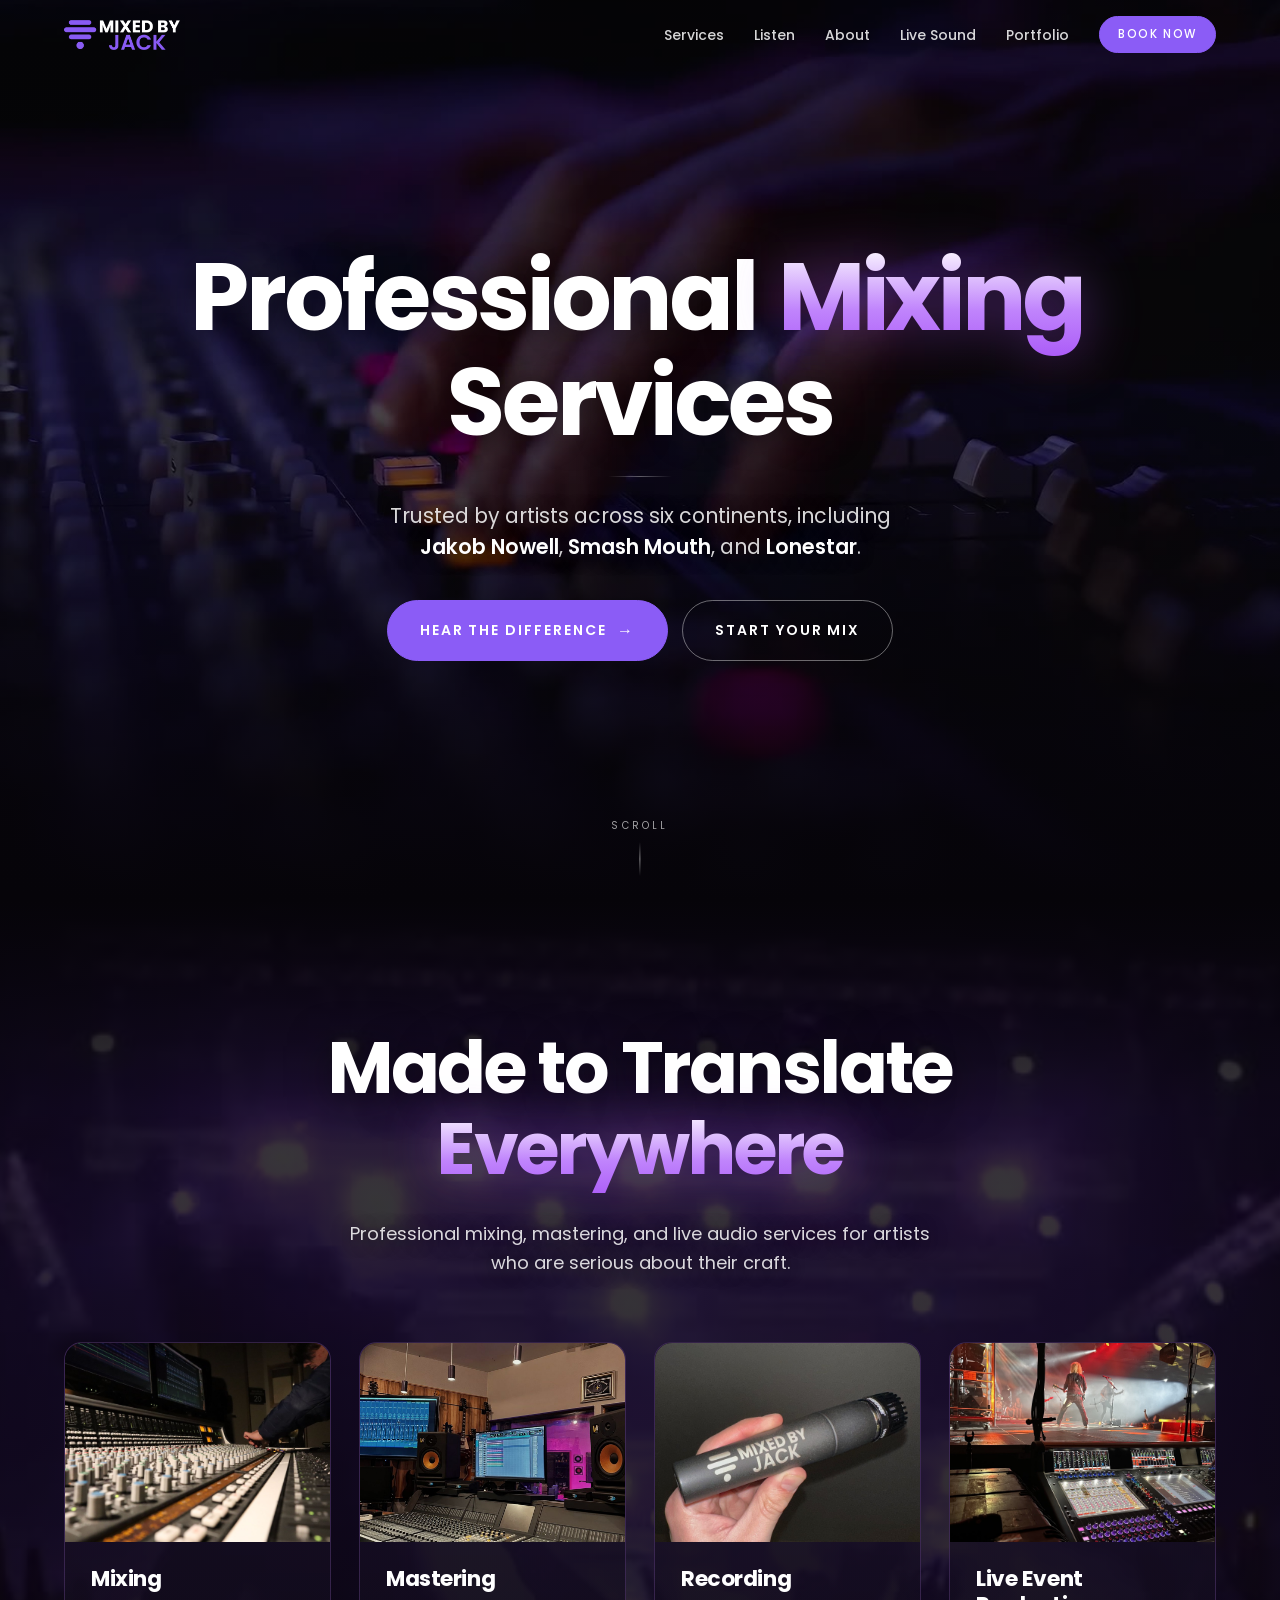
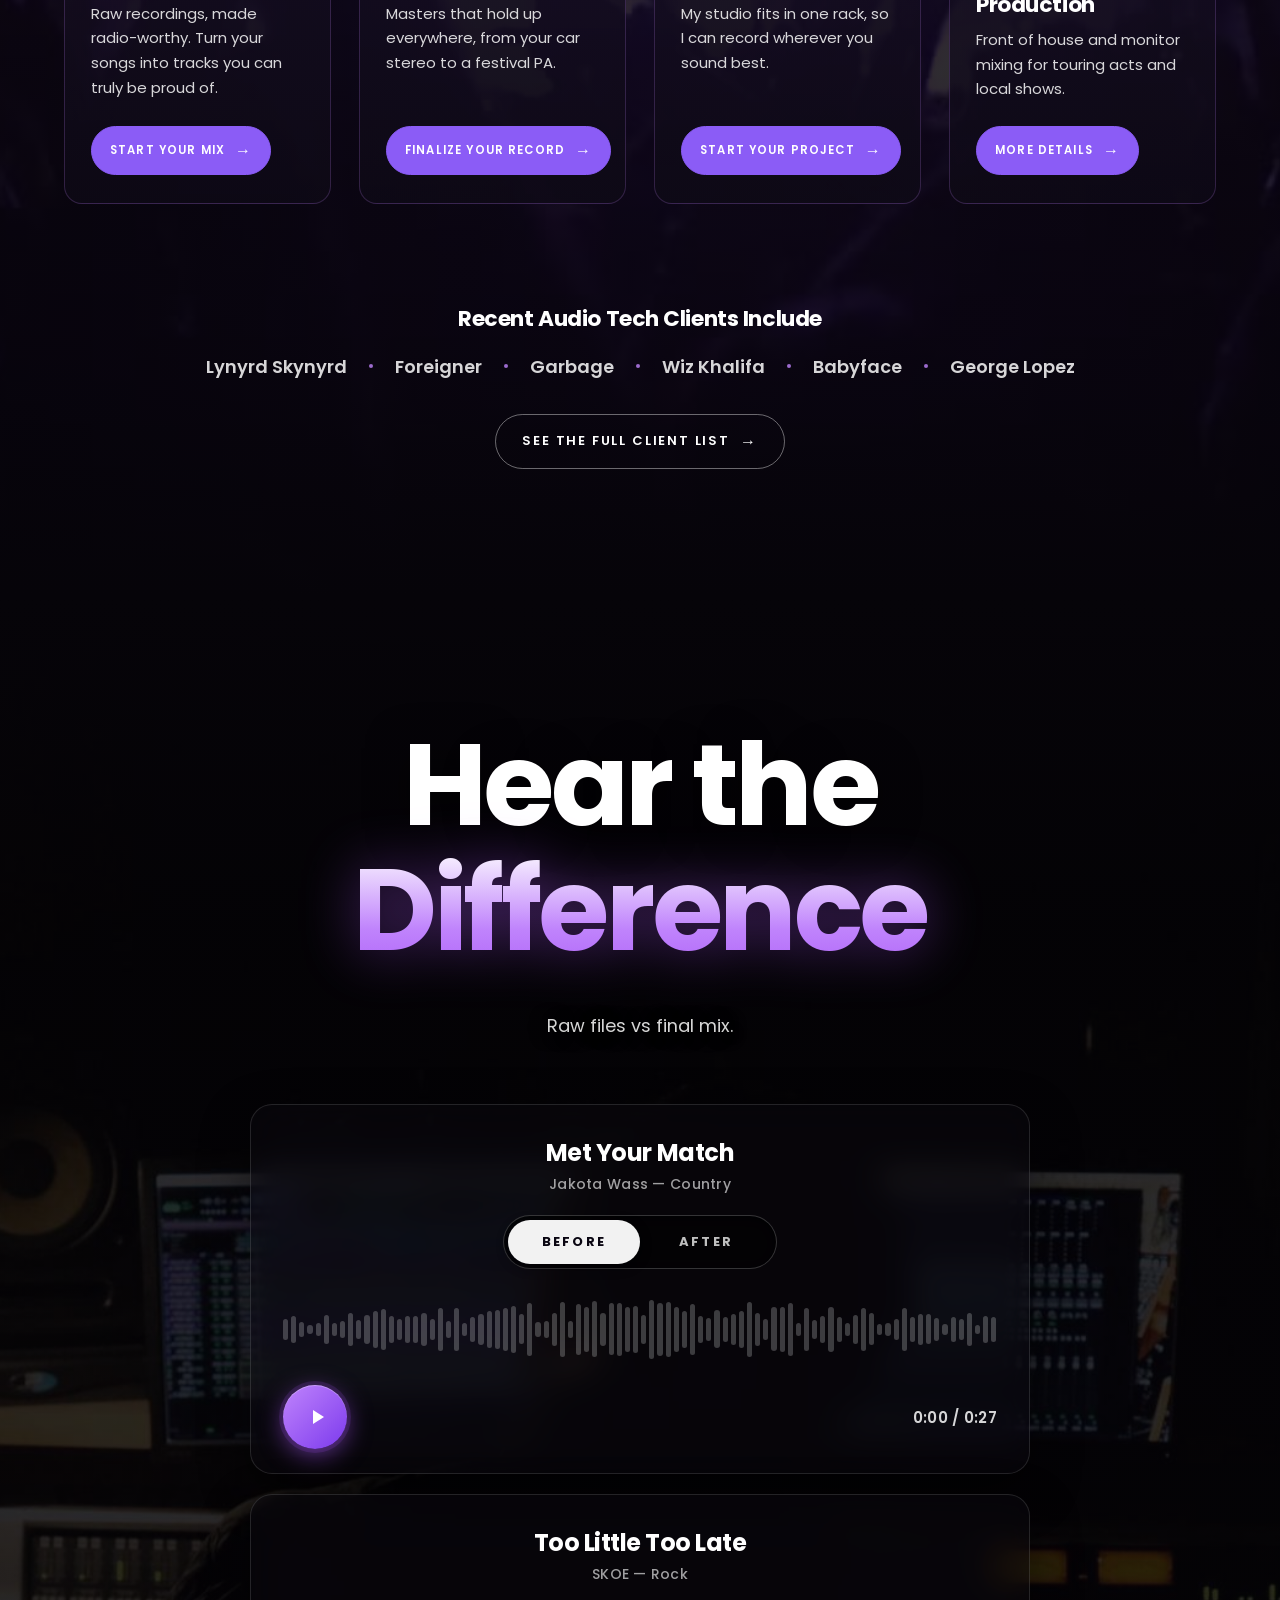
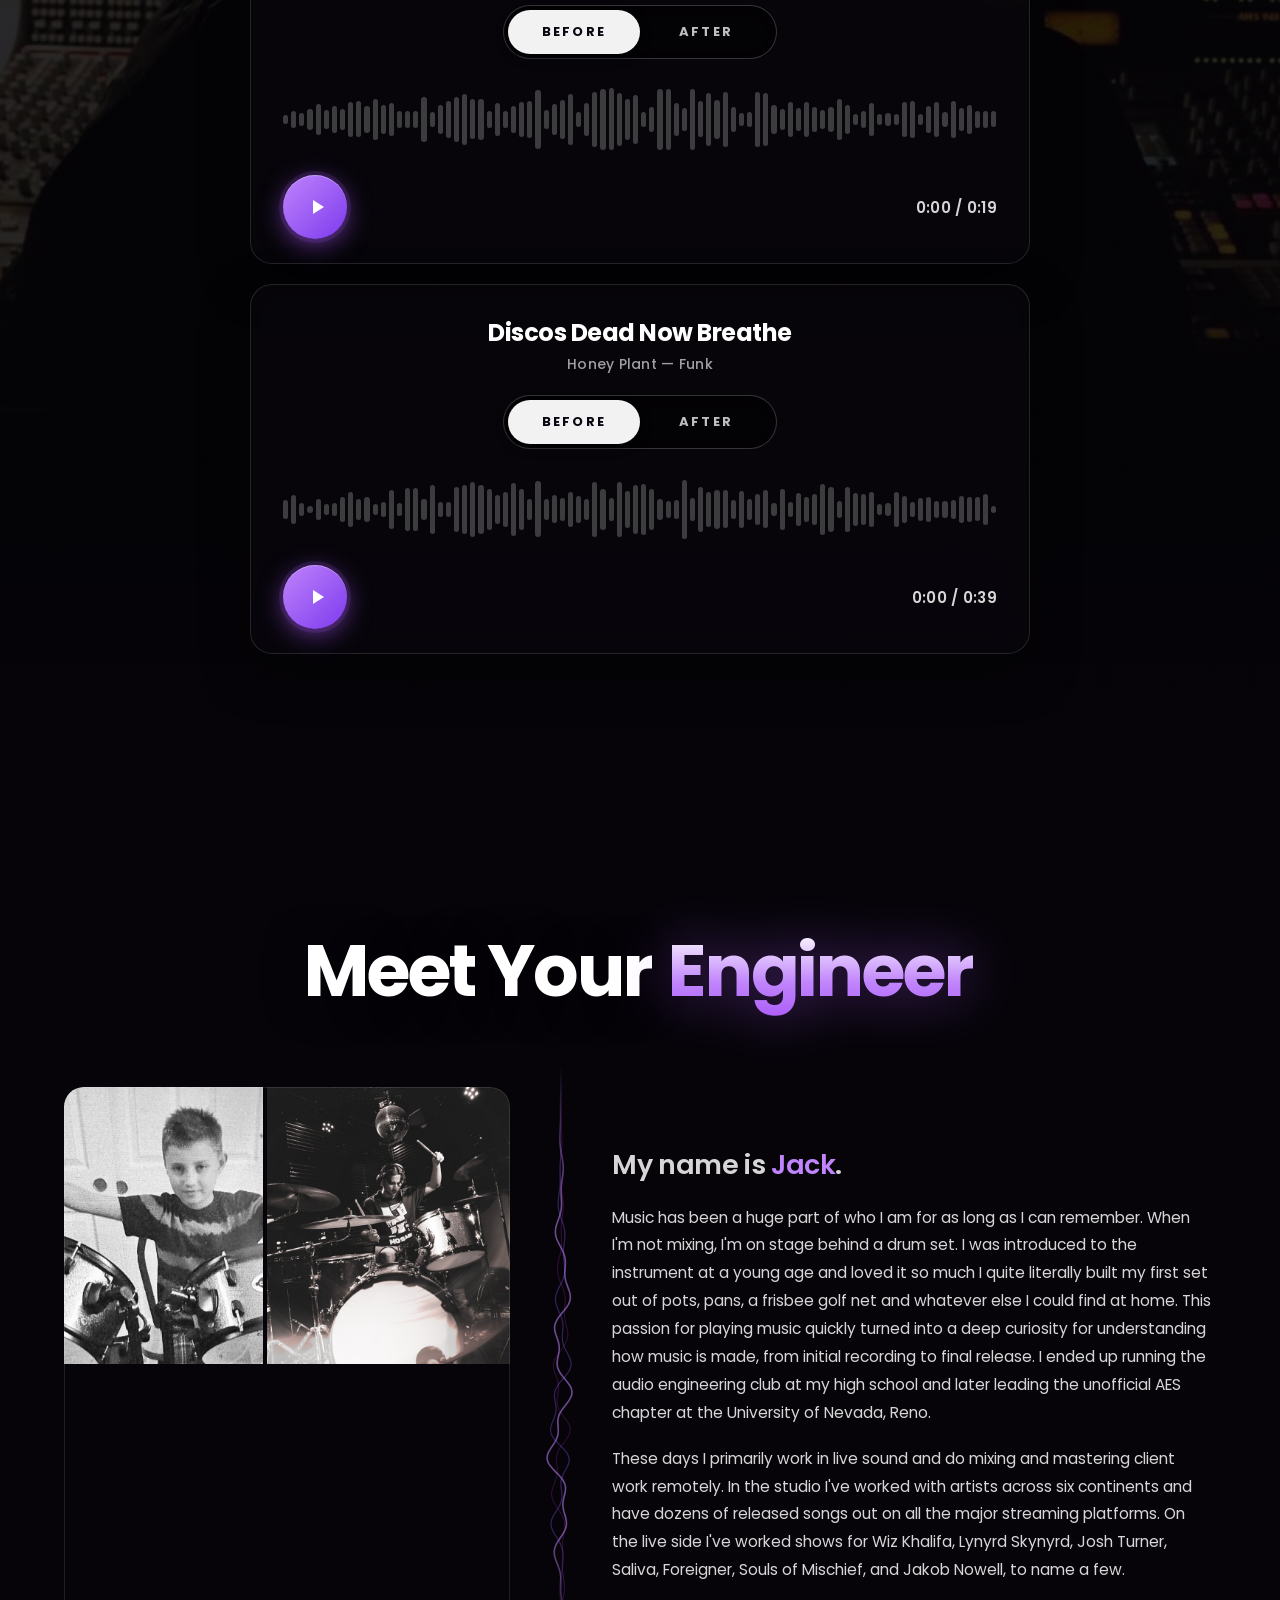
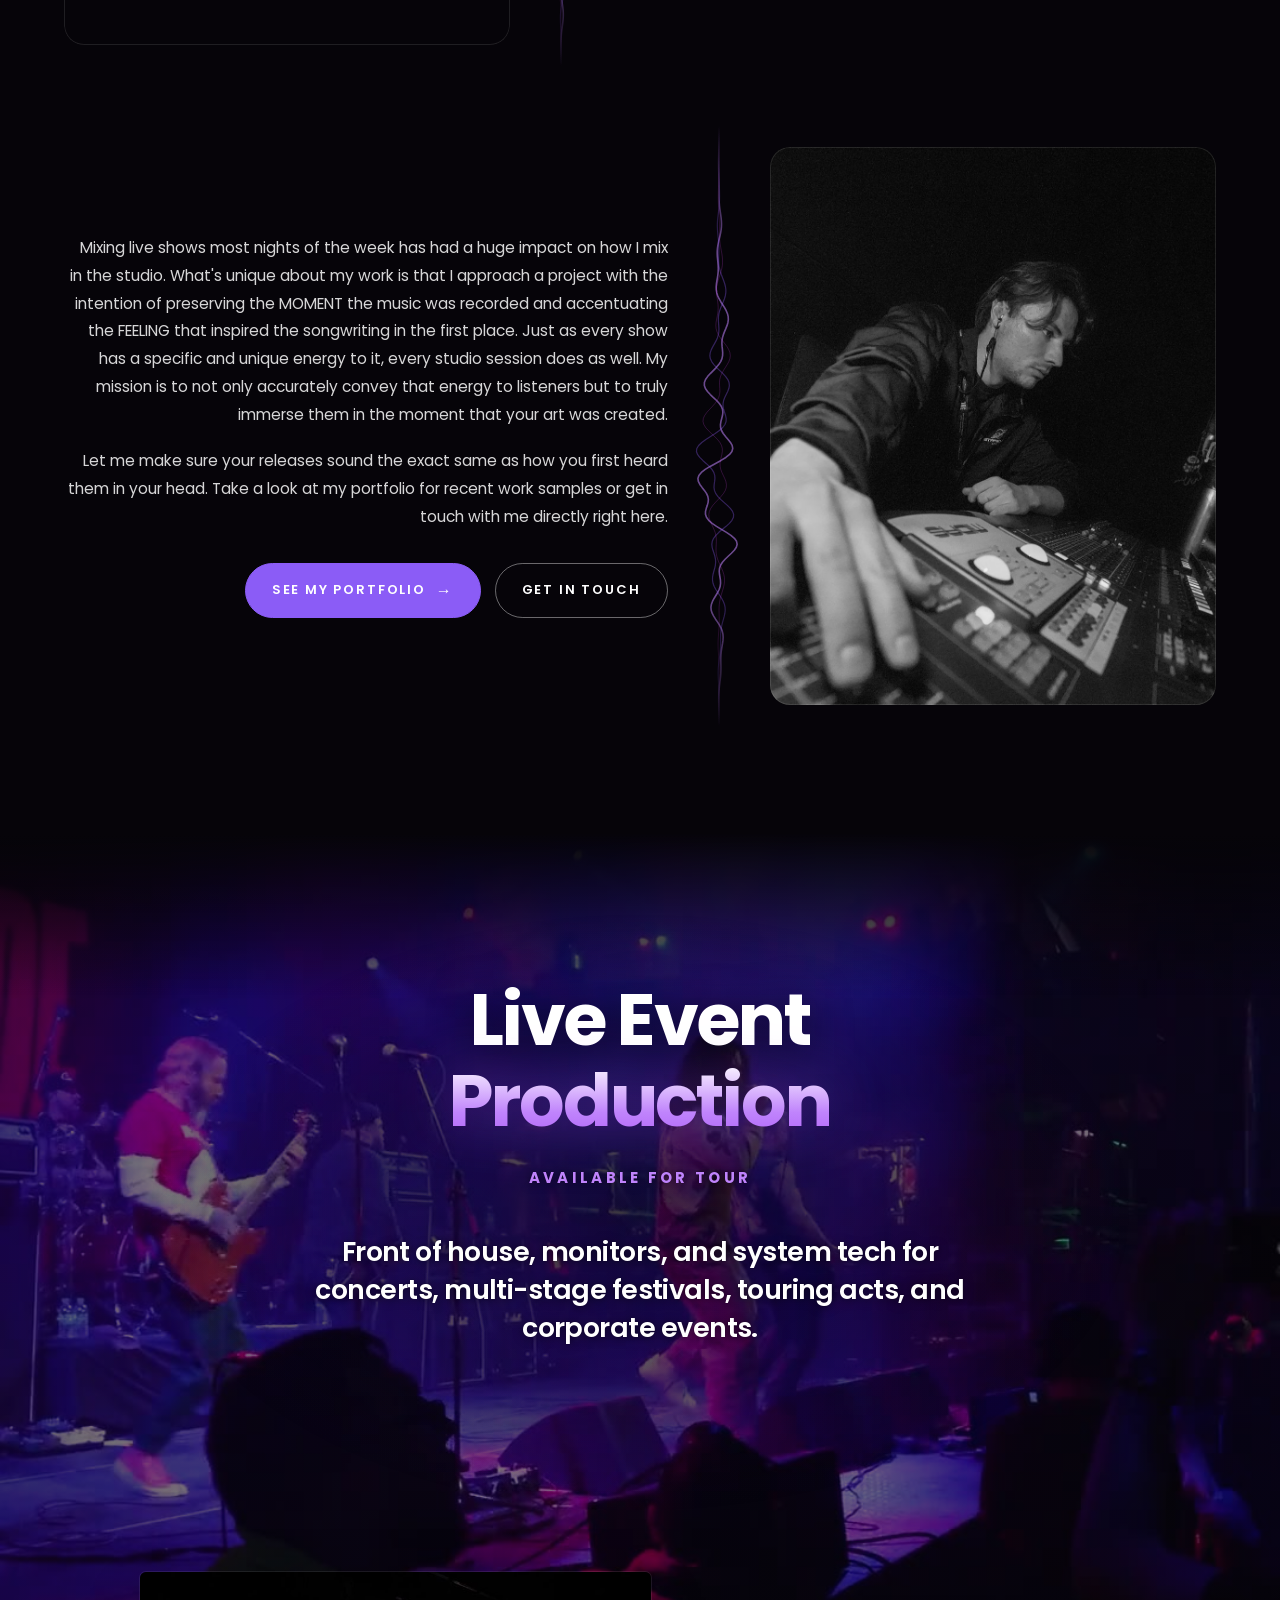
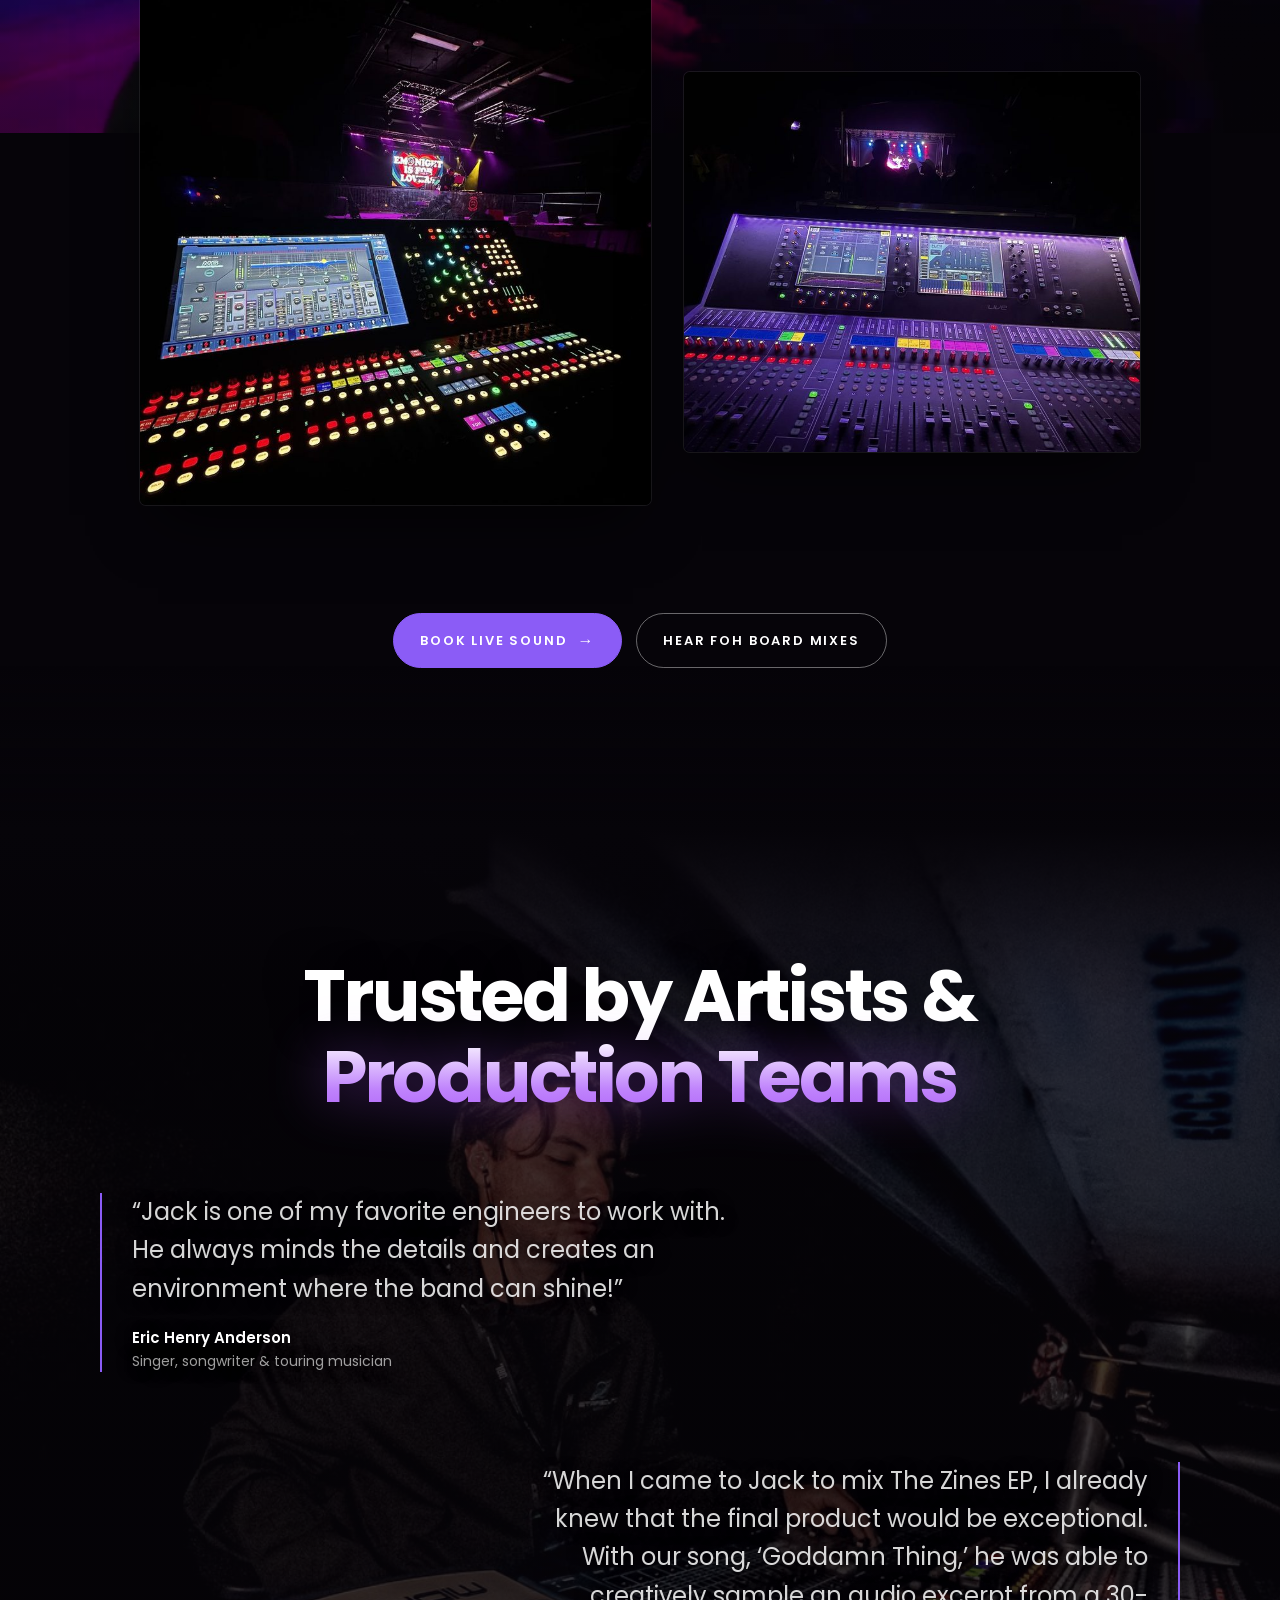
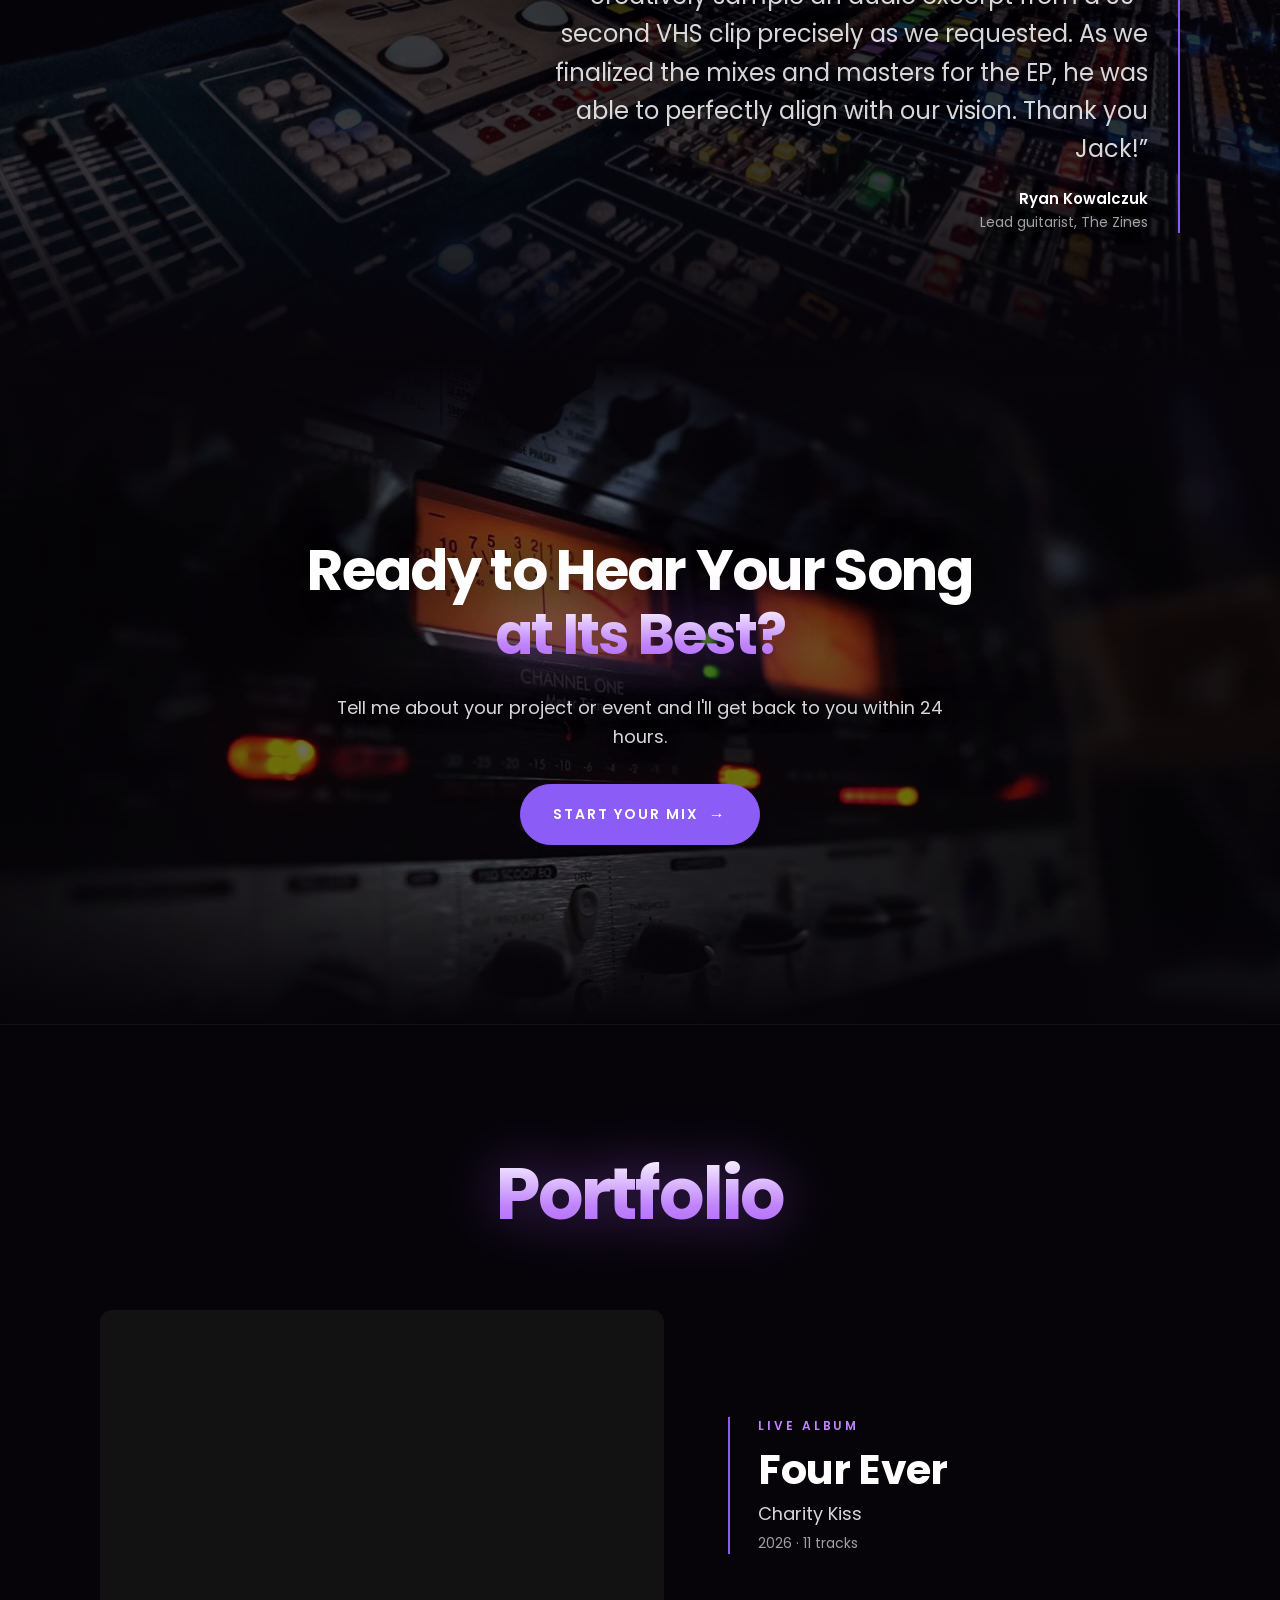
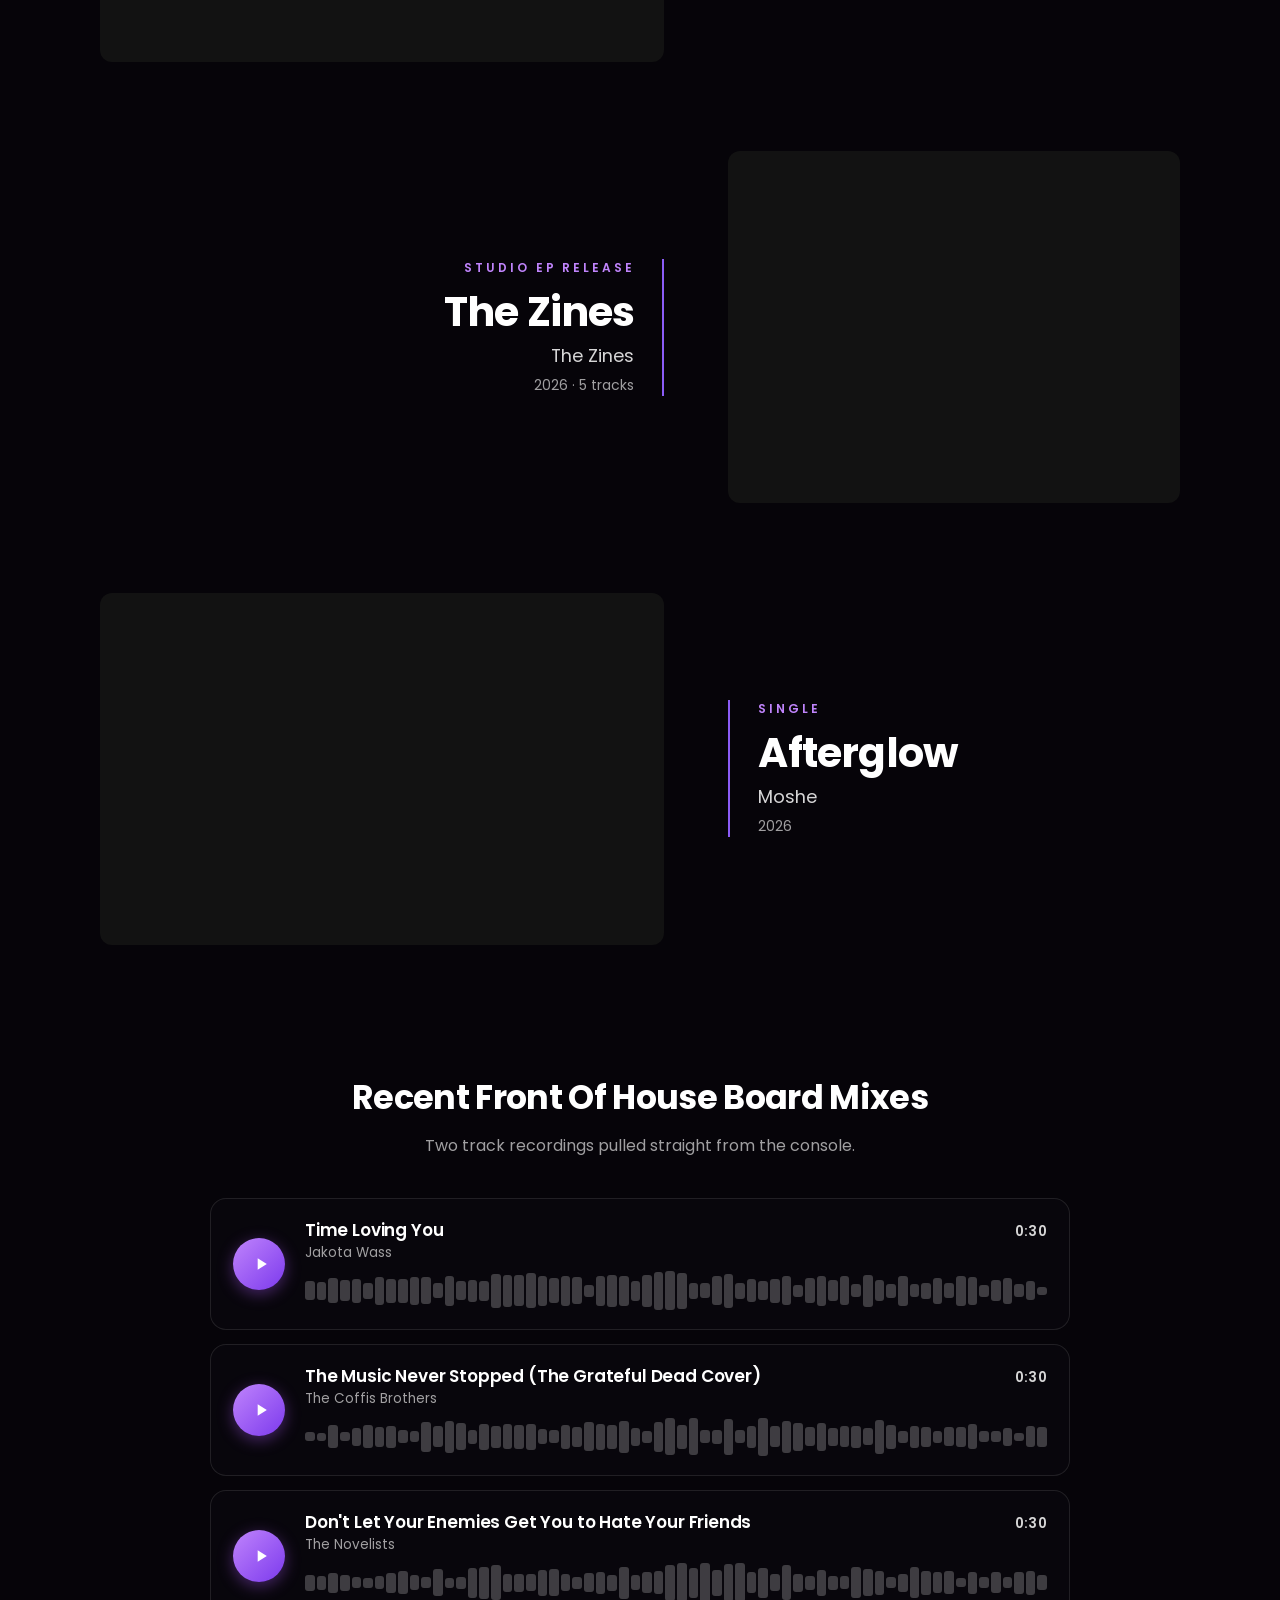
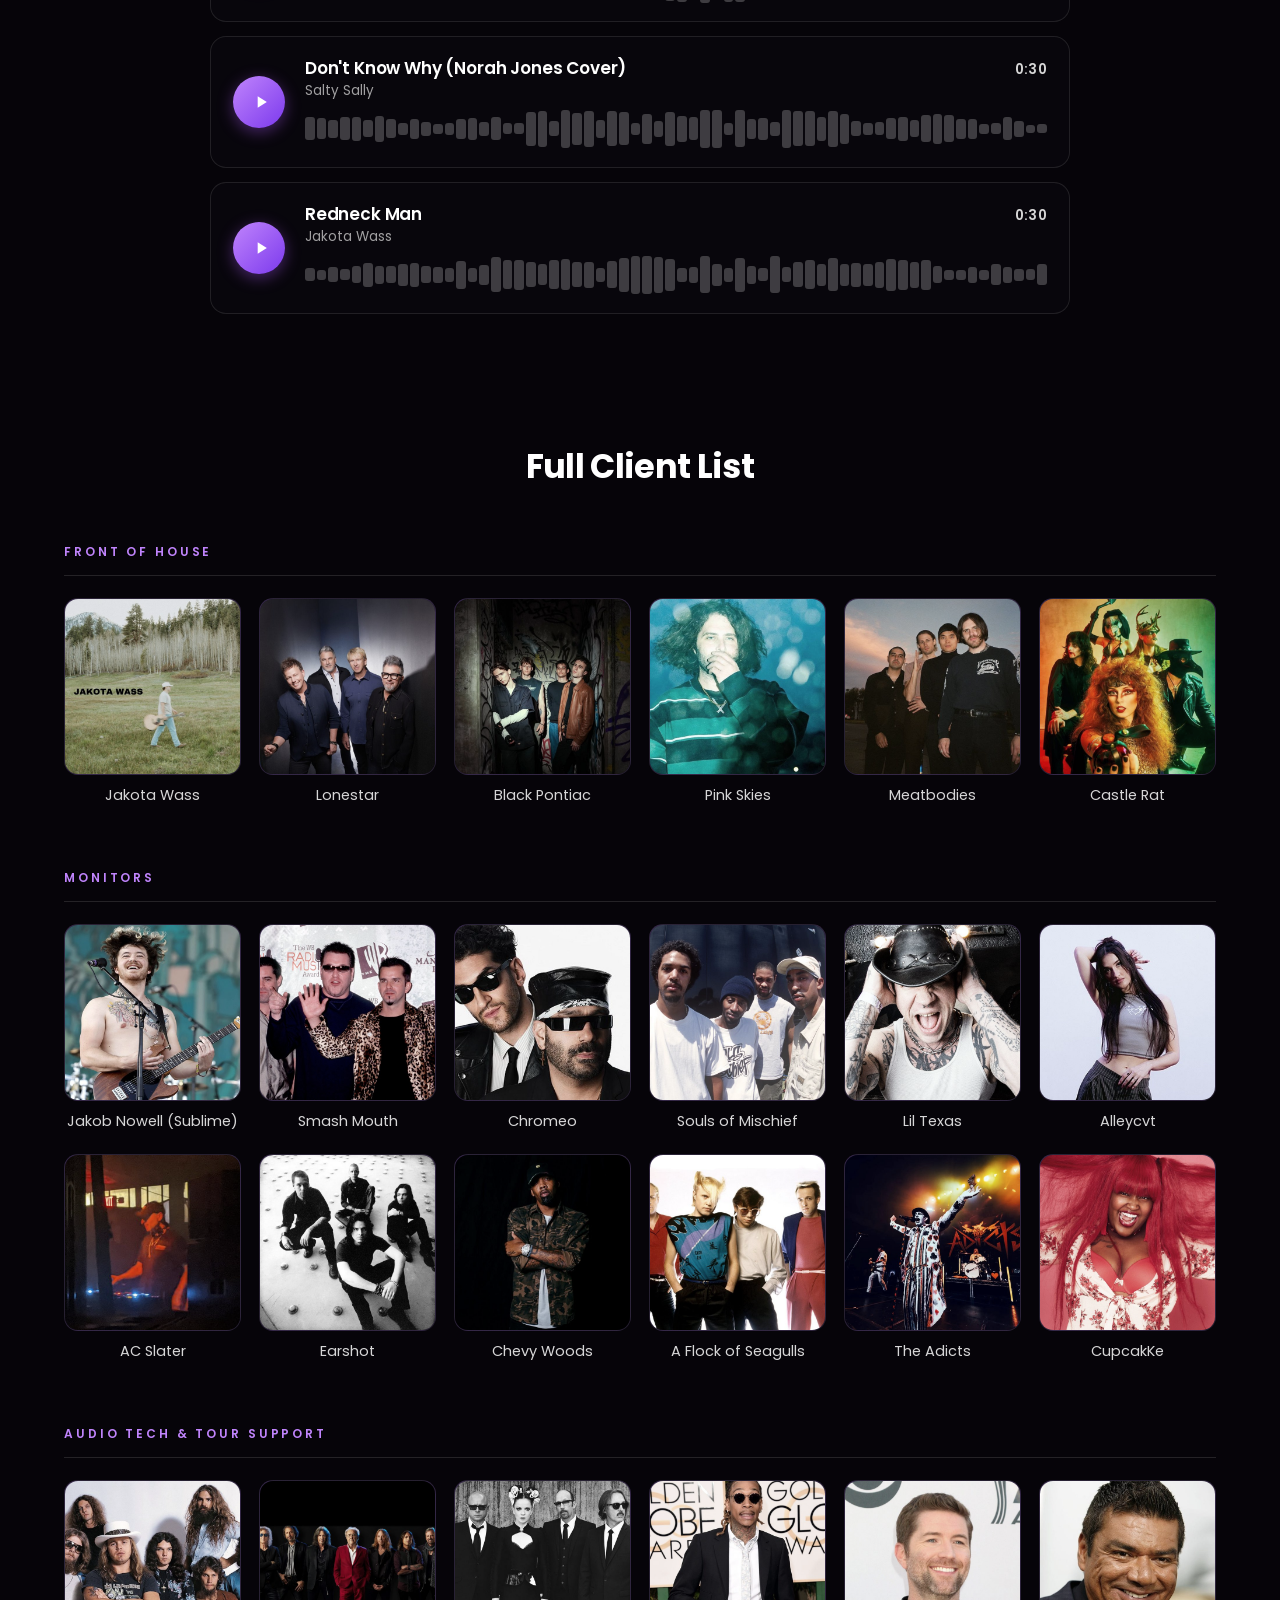
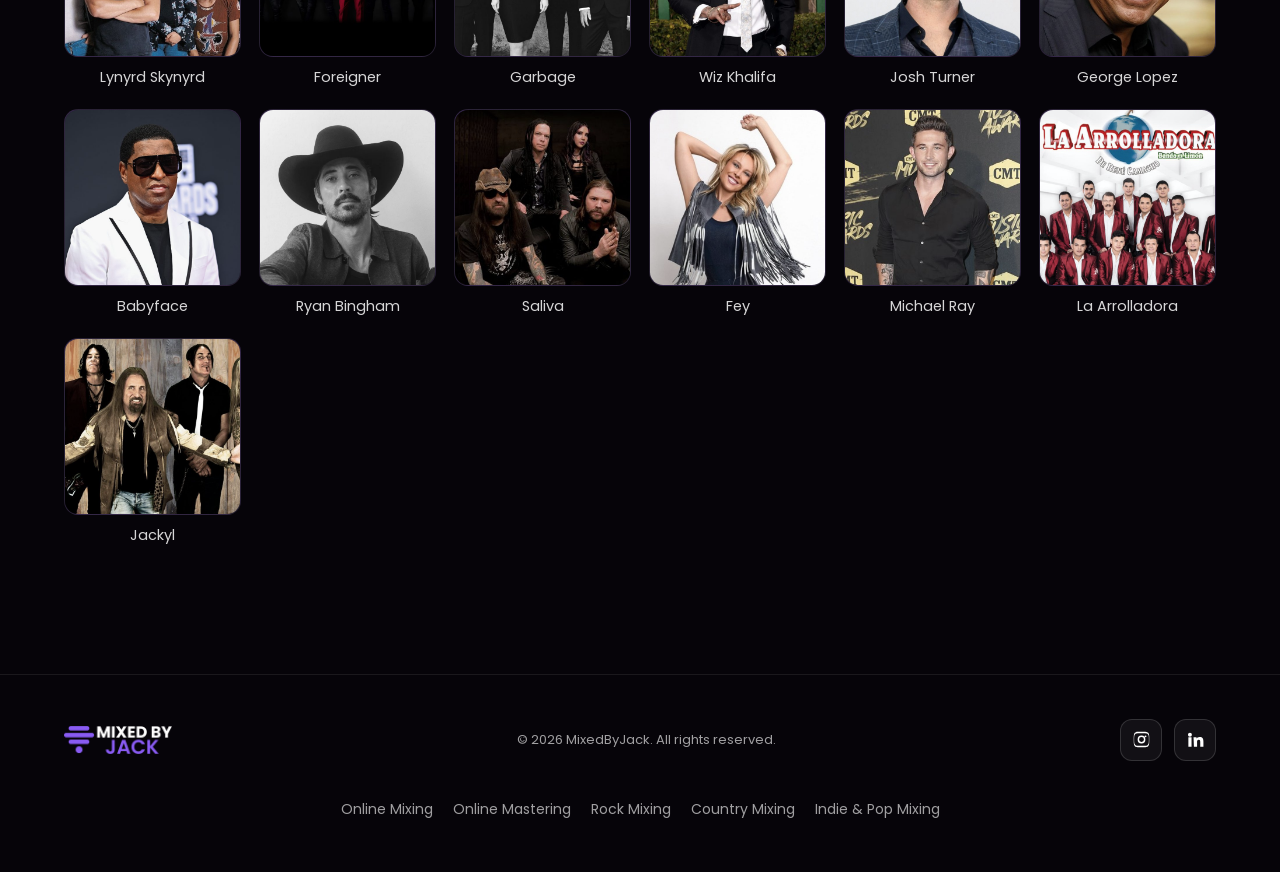
==== commit a060269e: "Country page: start the raw track from the user's tap so Before plays on phones; Before +3 dB Co-Aut" ====
--- a/index.html
+++ b/index.html
@@ -27,8 +27,8 @@
 <link rel="preconnect" href="https://fonts.googleapis.com">
 <link rel="preconnect" href="https://fonts.gstatic.com" crossorigin>
 <link href="https://fonts.googleapis.com/css2?family=Poppins:ital,wght@0,400;0,500;0,600;0,700;1,400&display=swap" rel="stylesheet">
-<link rel="stylesheet" href="styles.css?v=202610182100">
-<script src="/analytics.js?v=202610182100"></script>
+<link rel="stylesheet" href="styles.css?v=202610182120">
+<script src="/analytics.js?v=202610182120"></script>
 <script type="application/ld+json">
 {
   "@context": "https://schema.org",
@@ -555,6 +555,6 @@
   </div>
 </div>
 
-<script src="main.js?v=202610182100"></script>
+<script src="main.js?v=202610182120"></script>
 </body>
 </html>
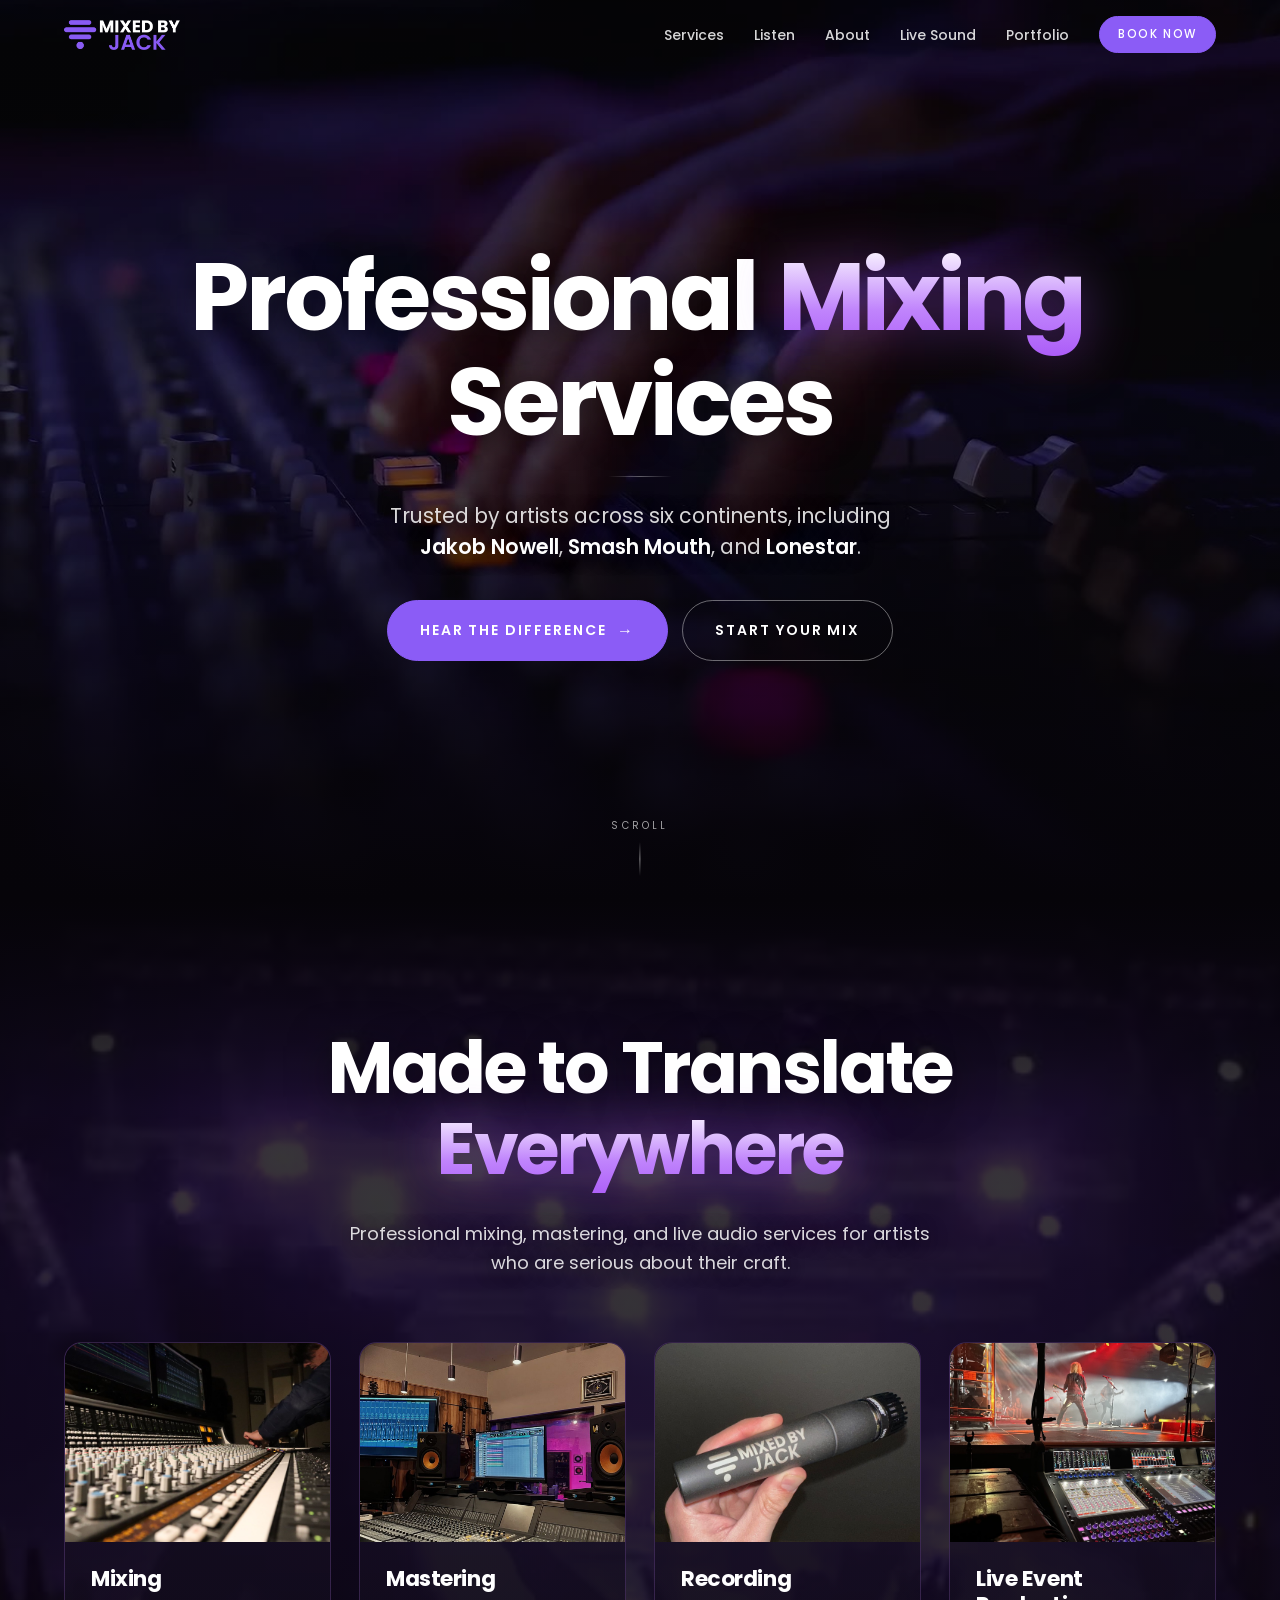
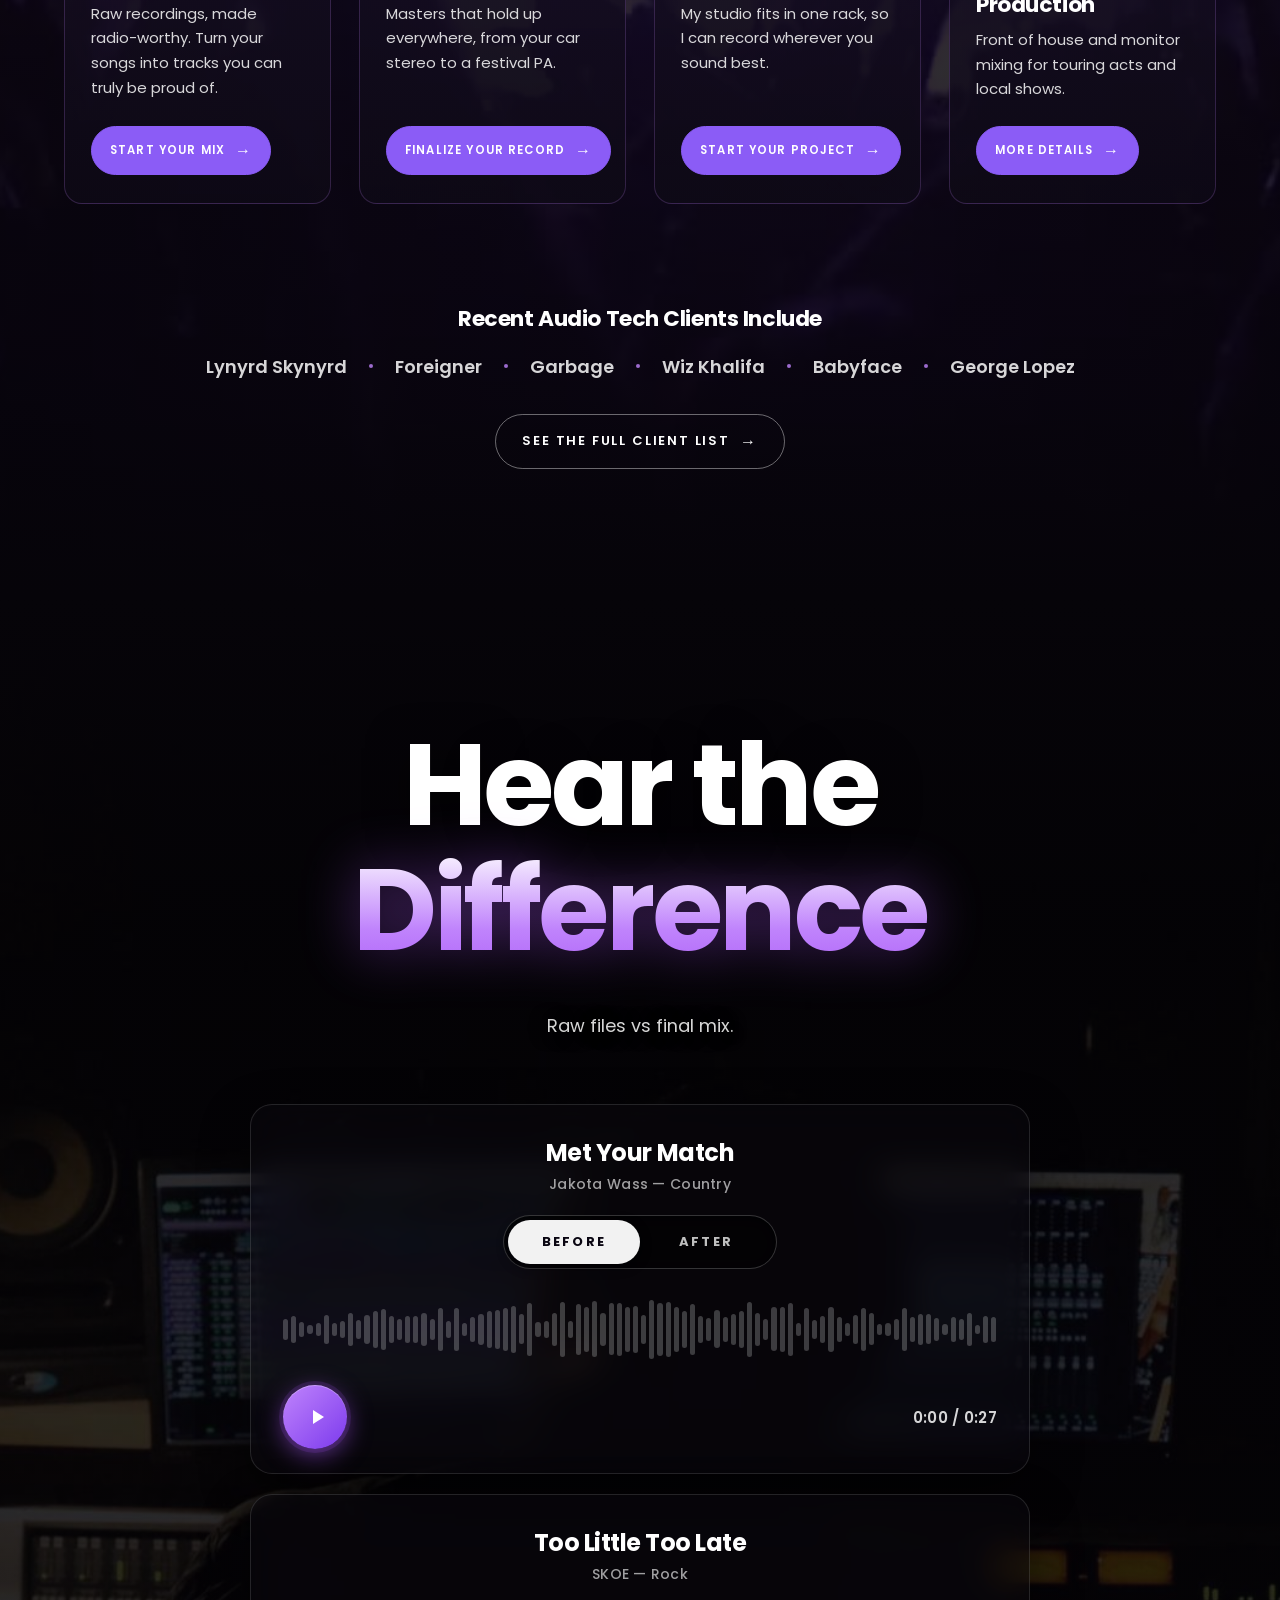
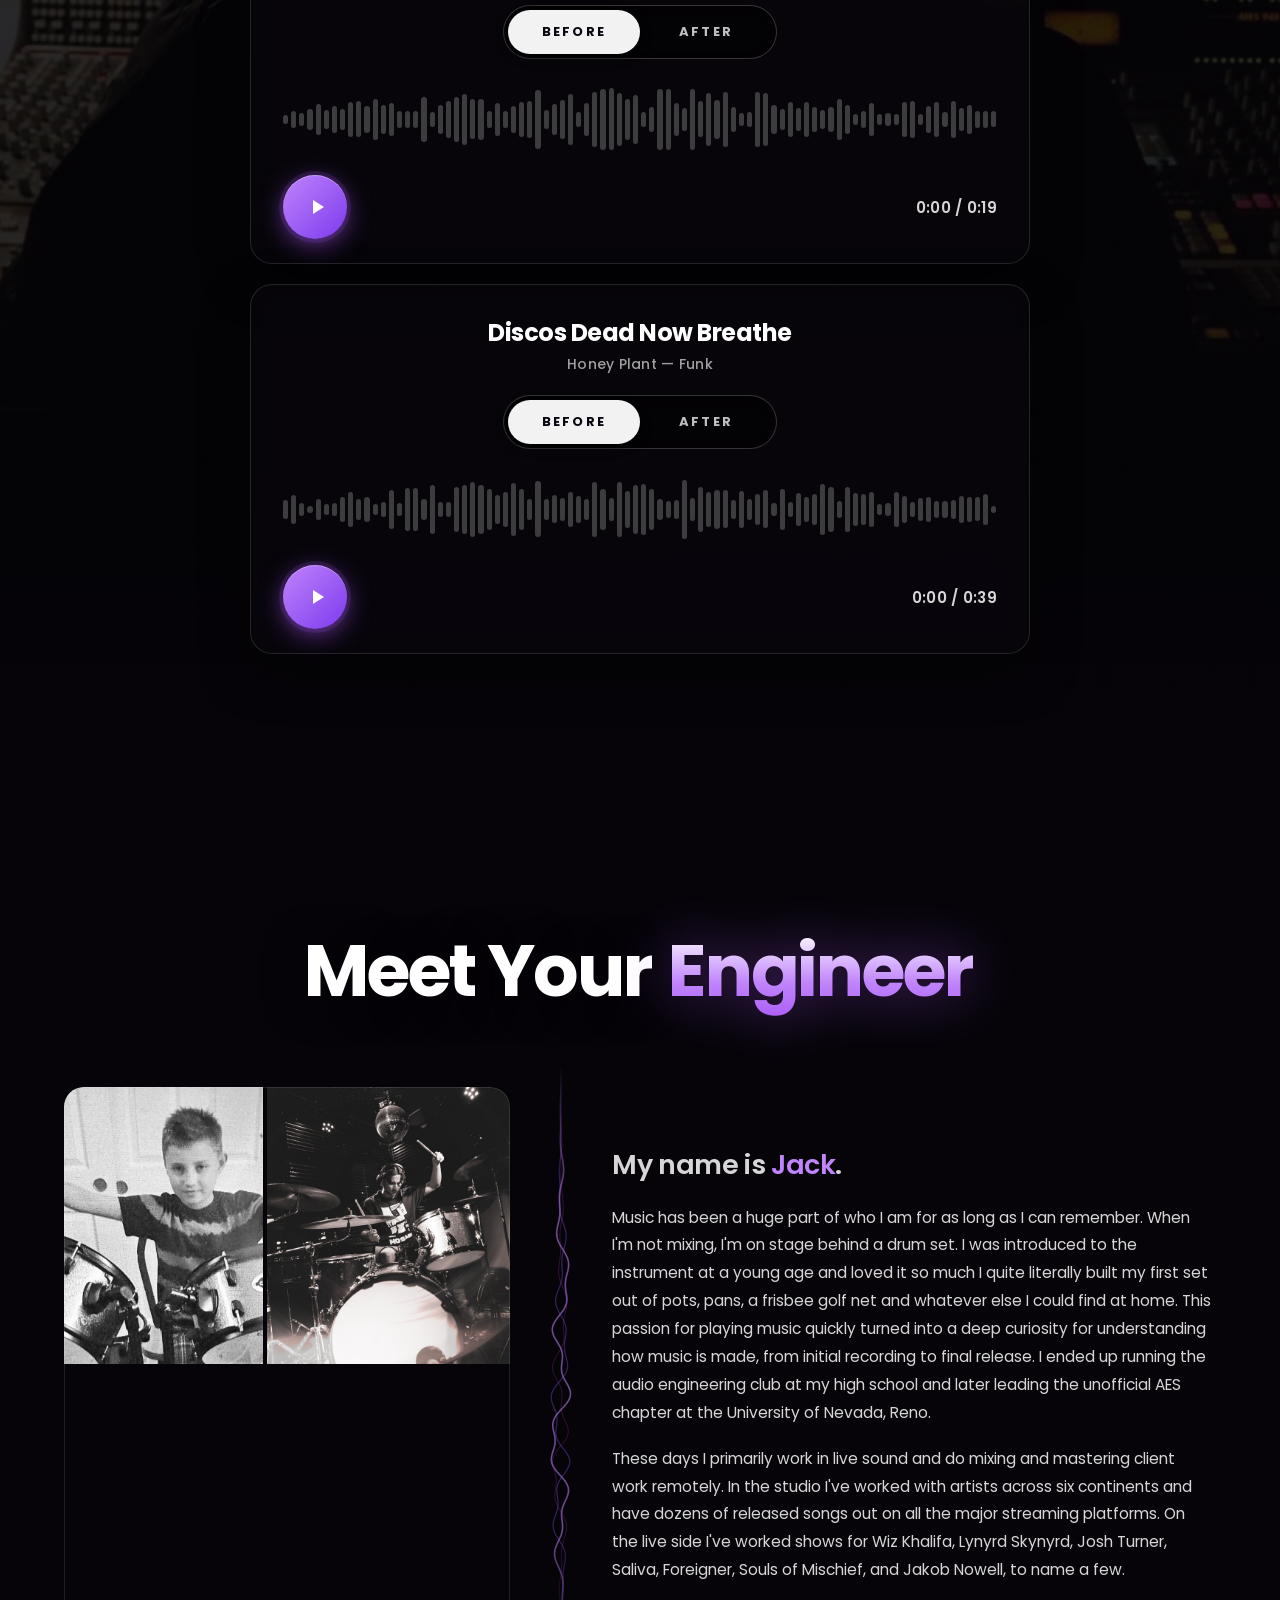
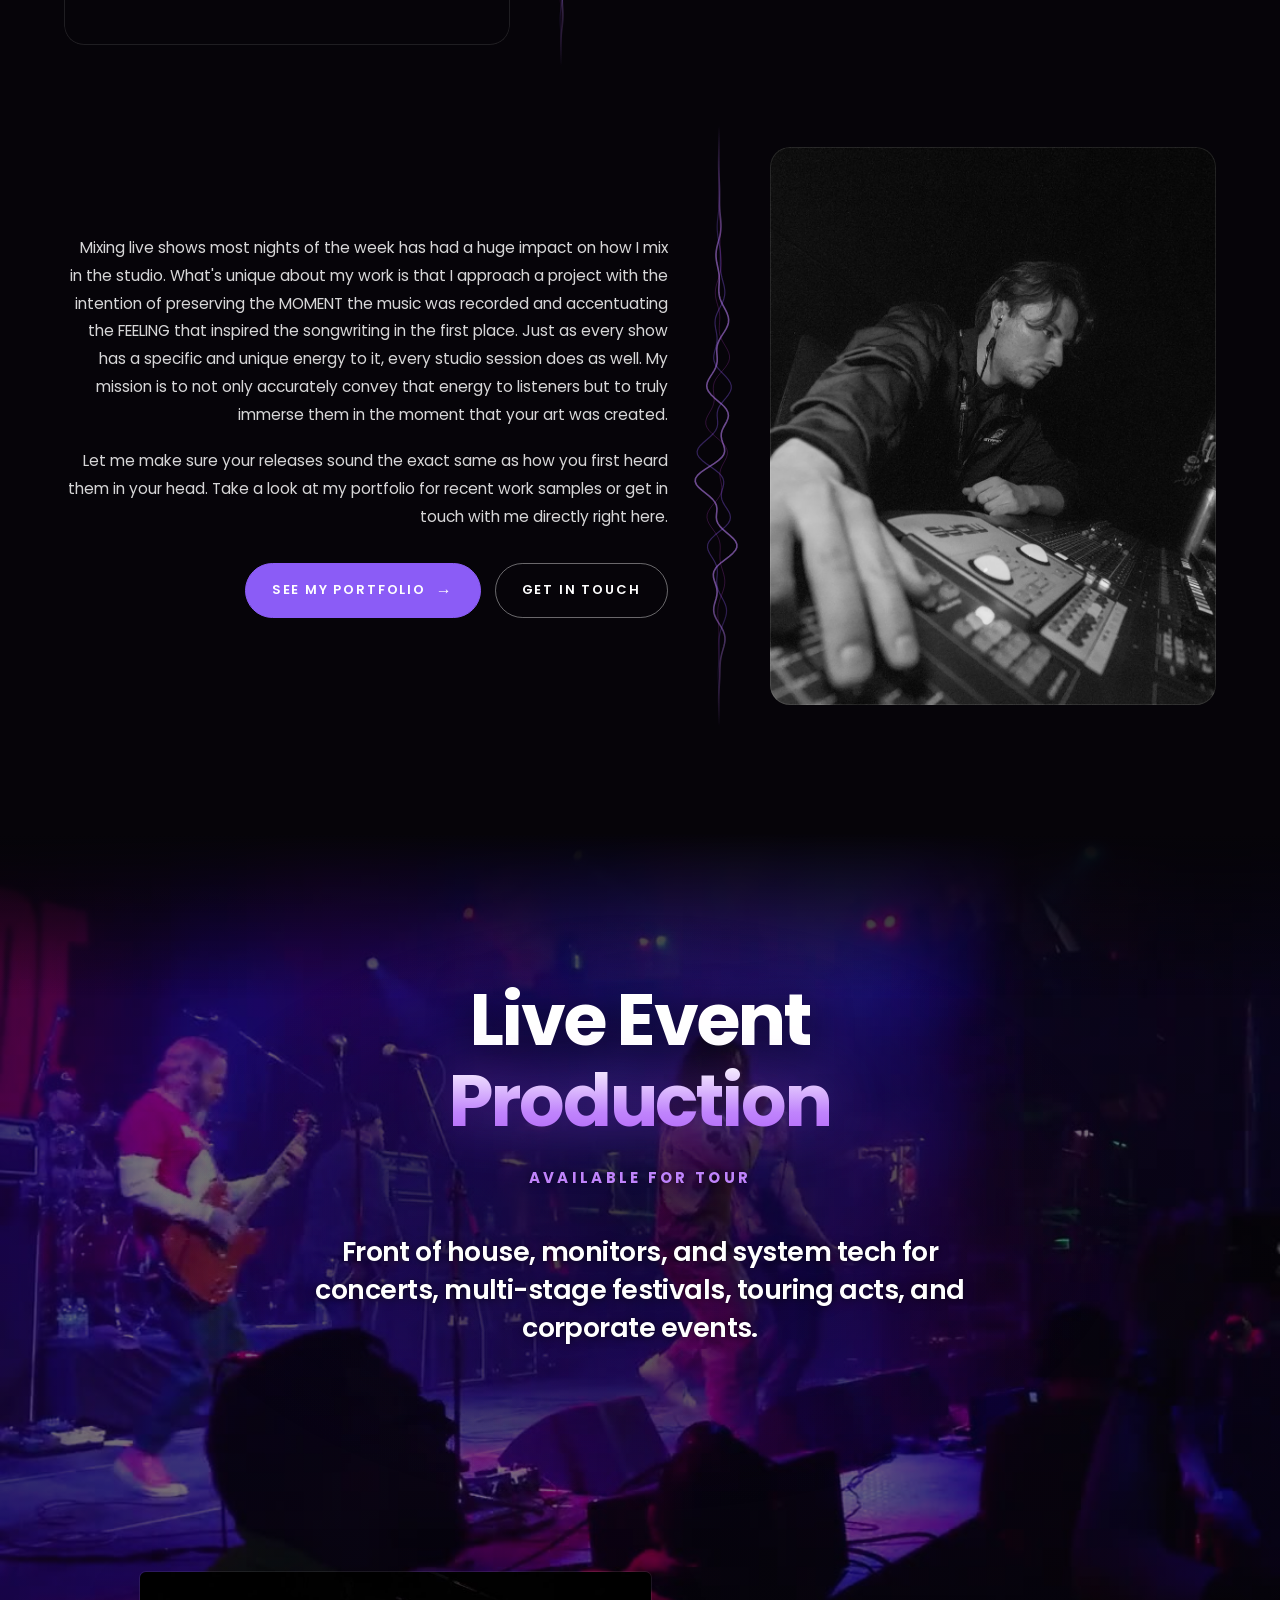
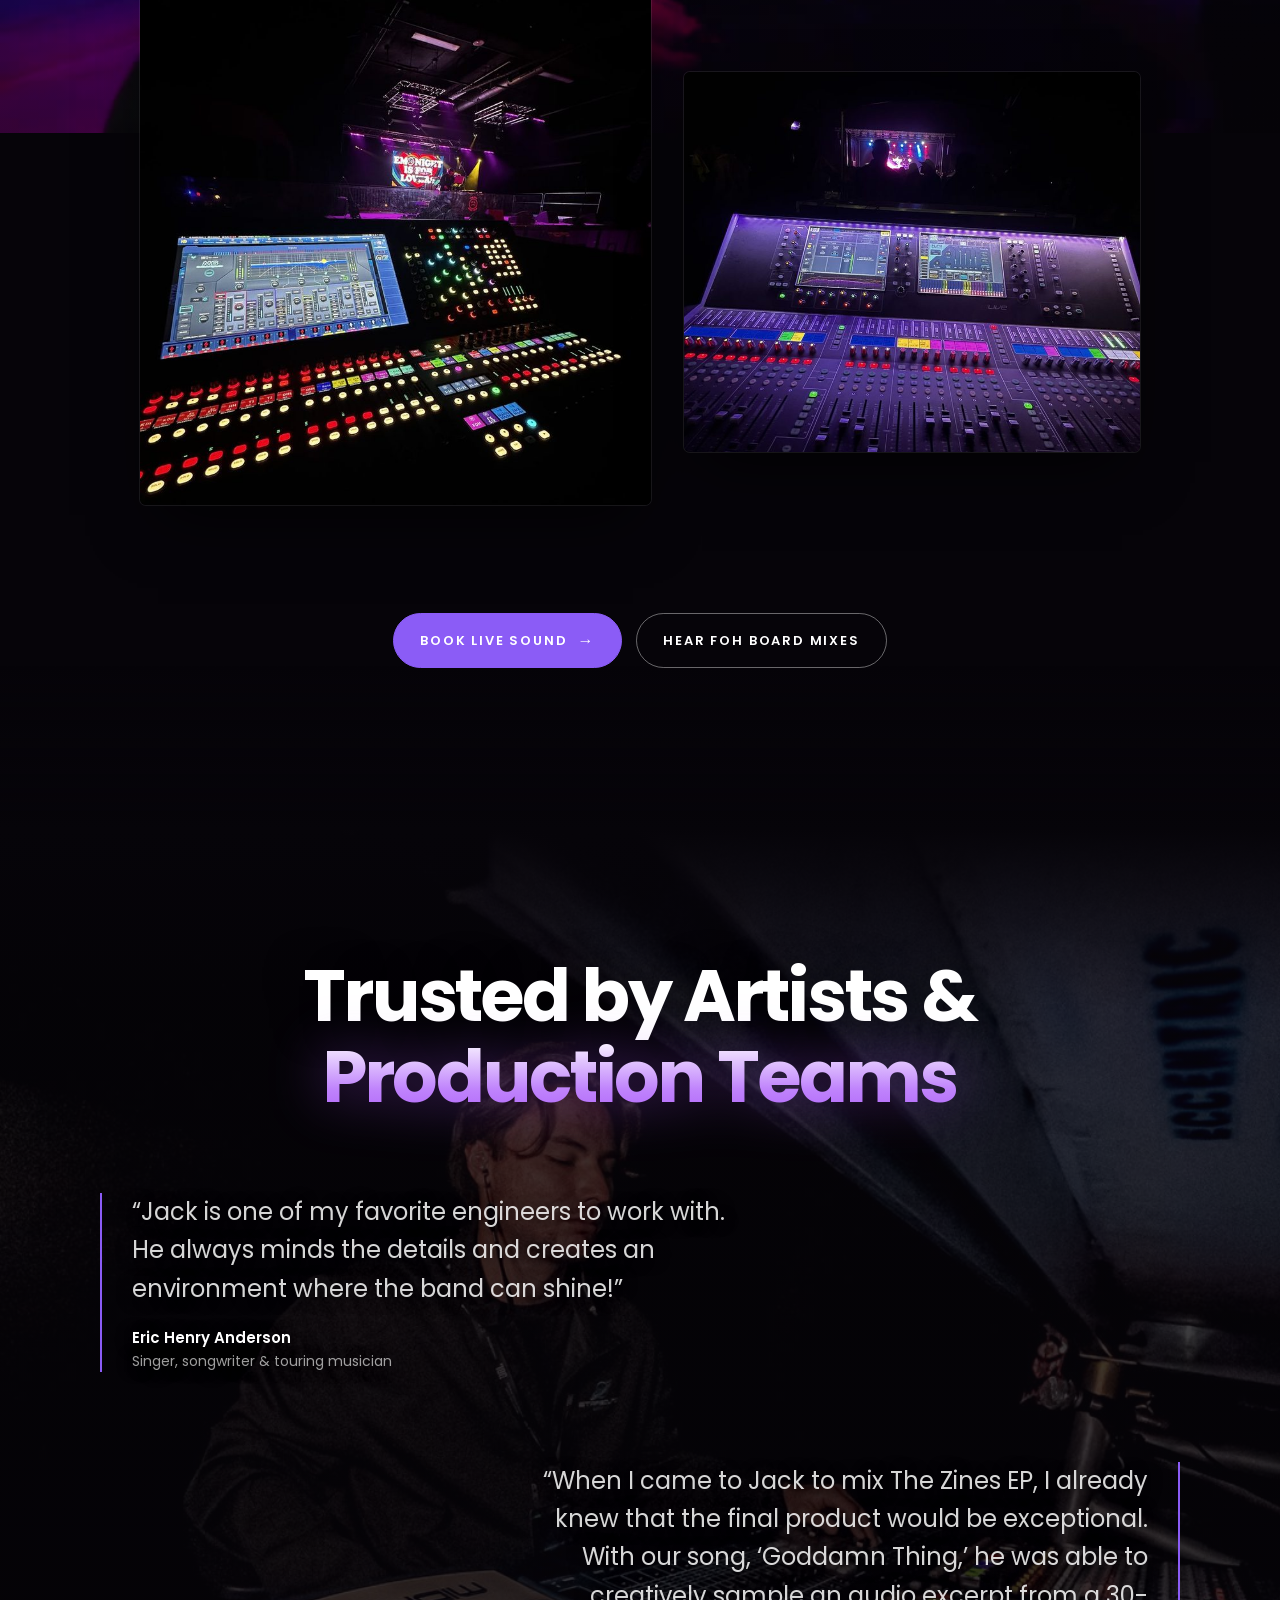
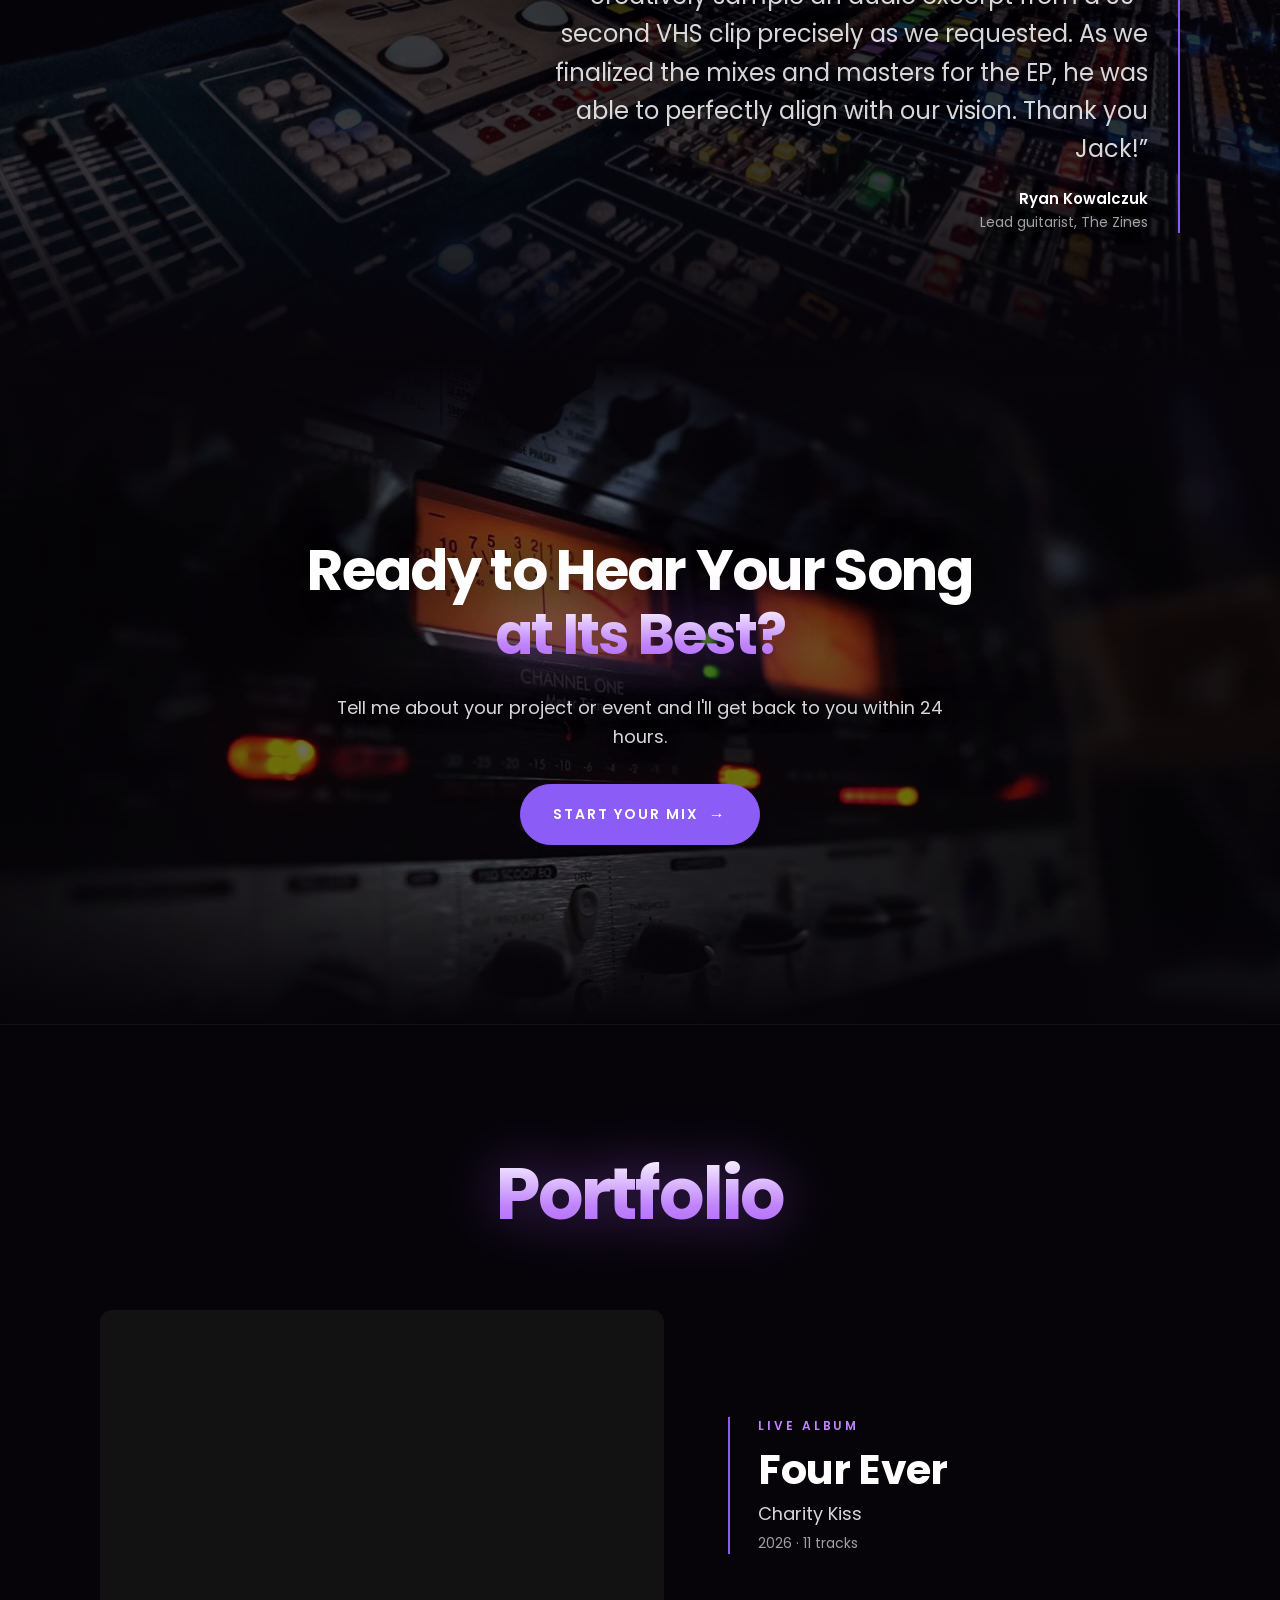
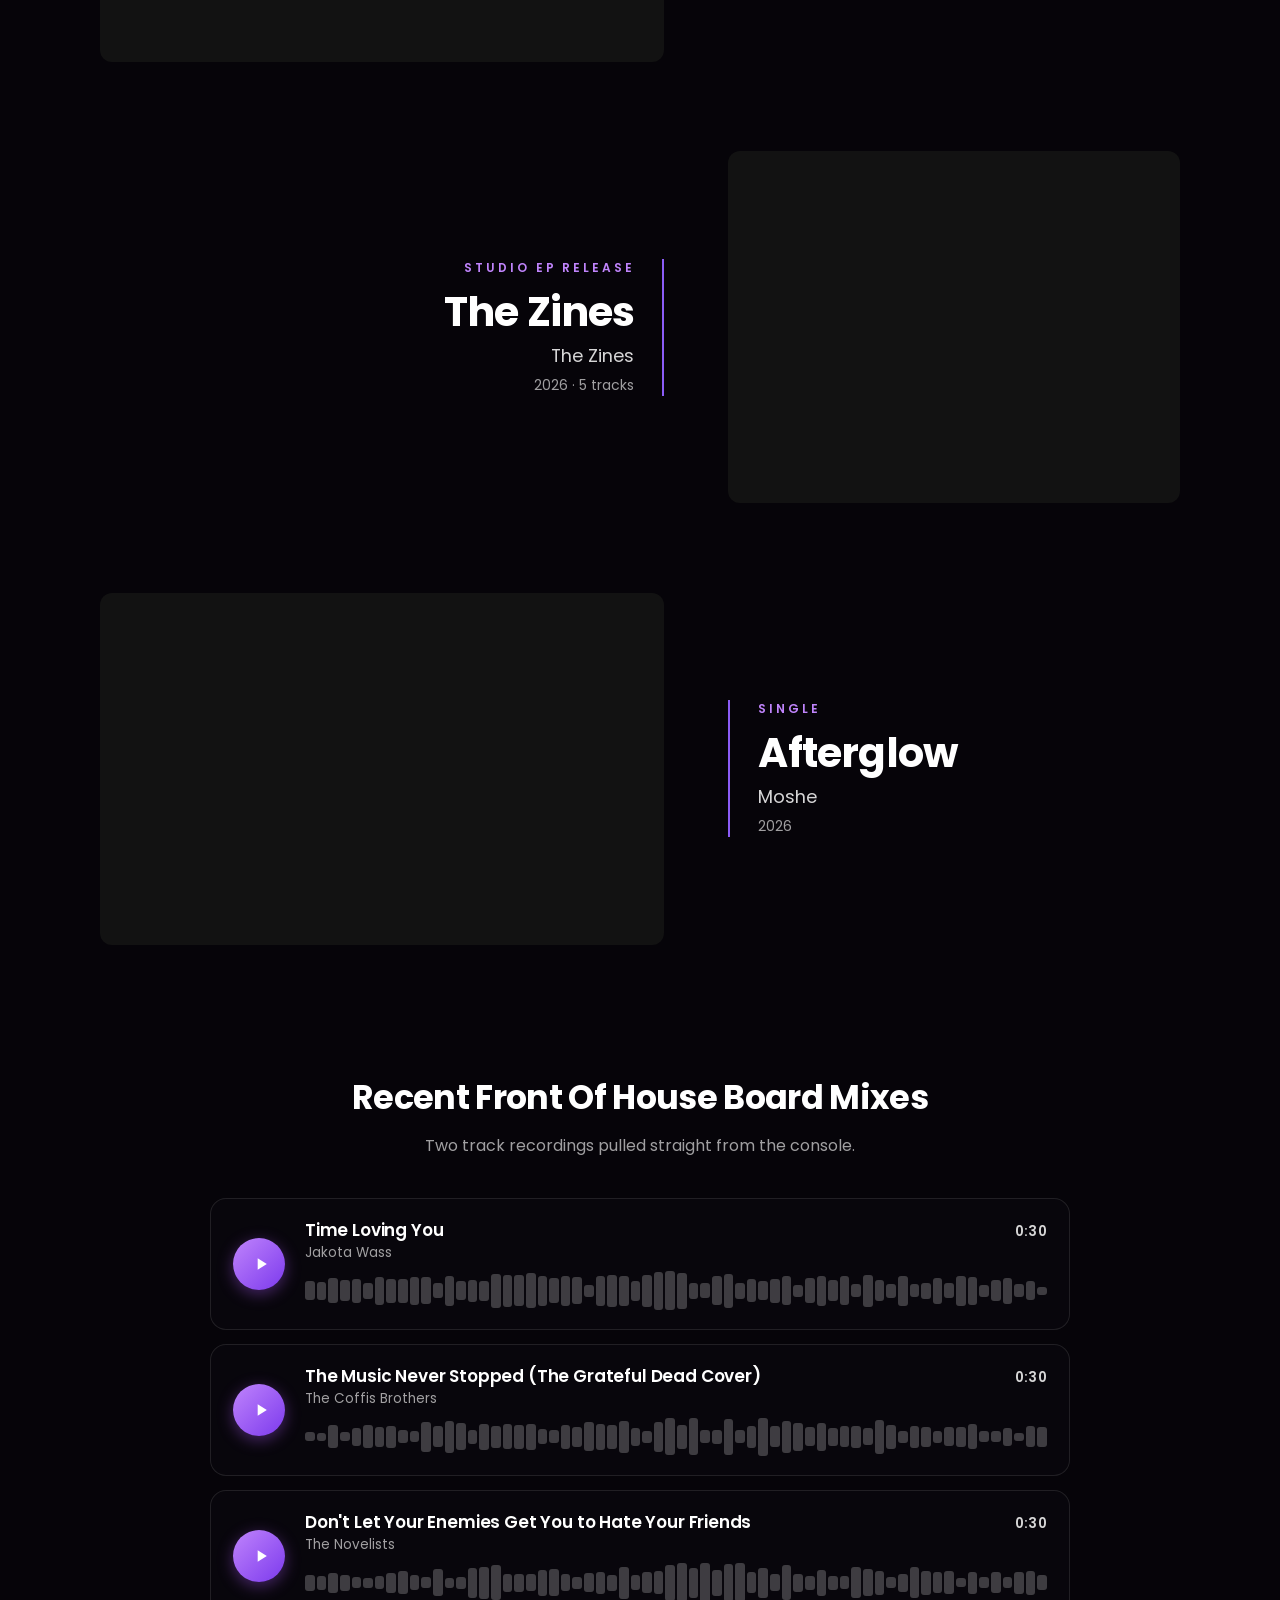
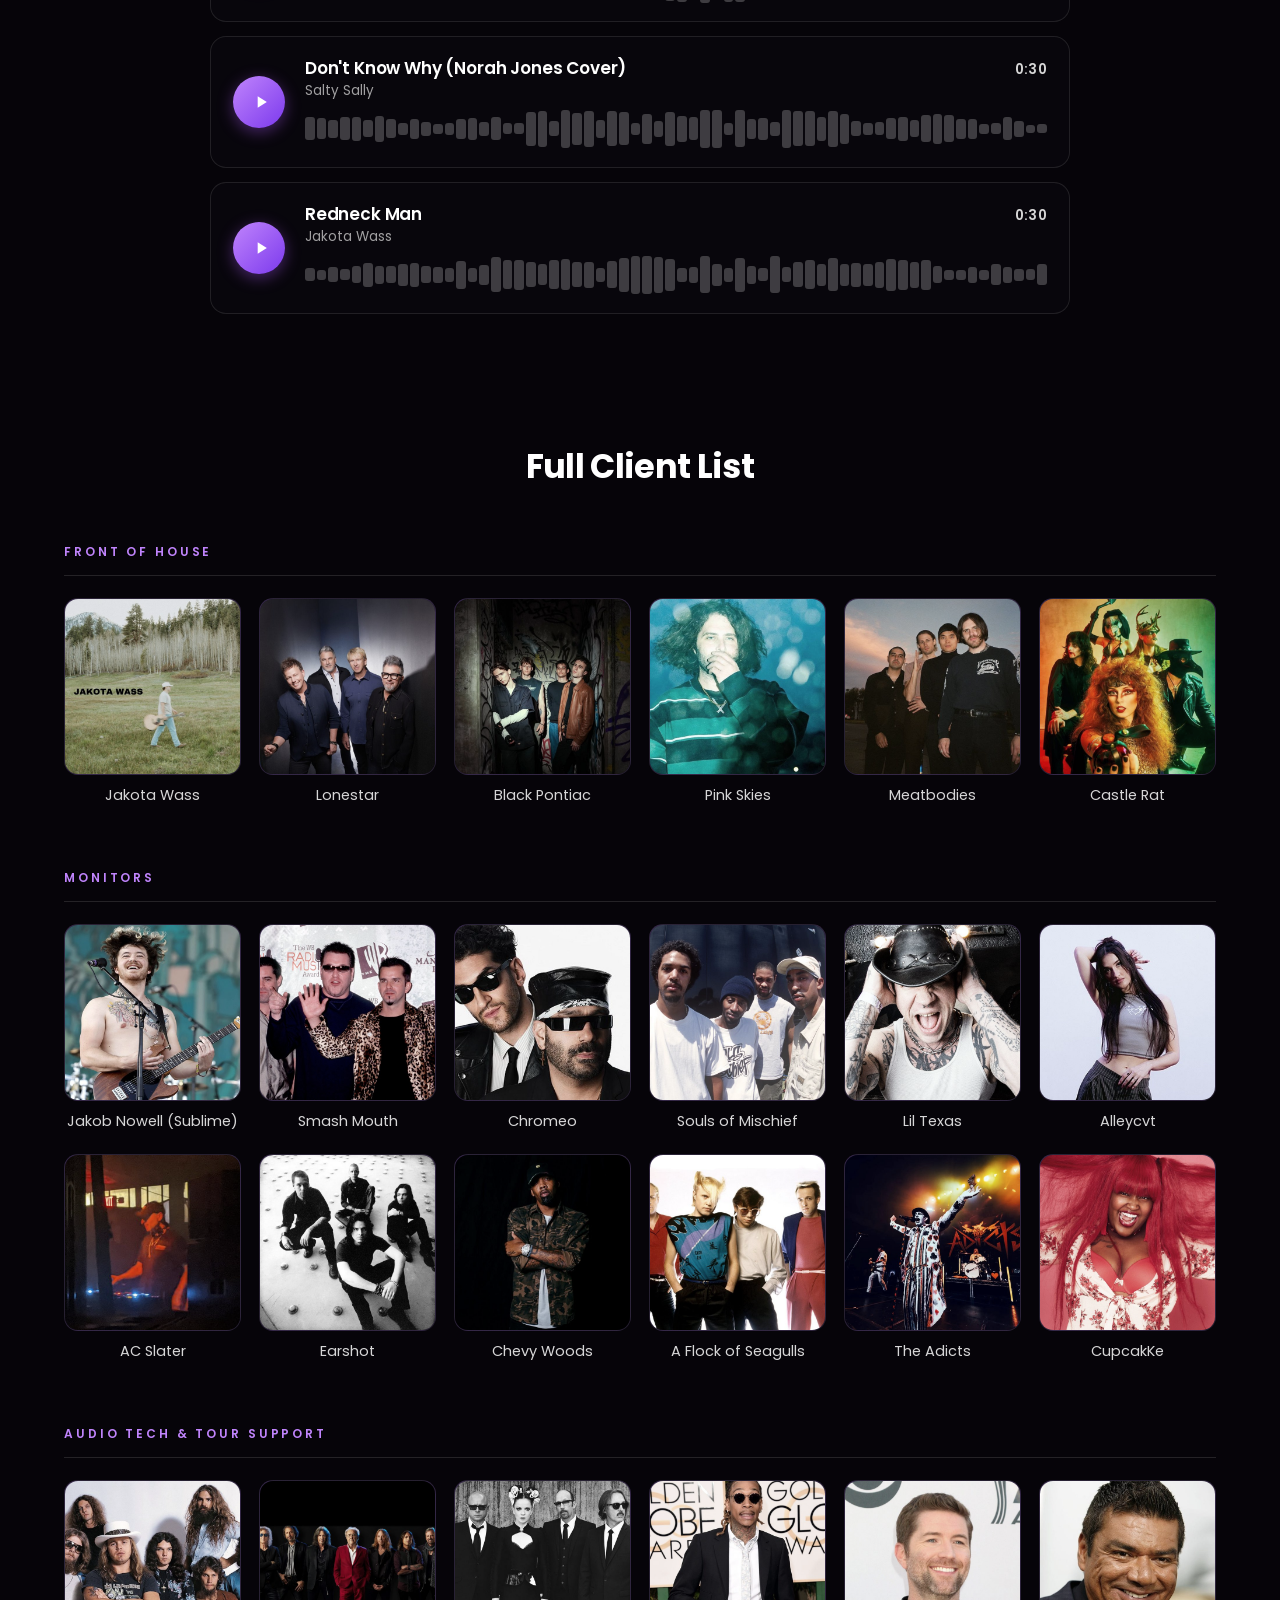
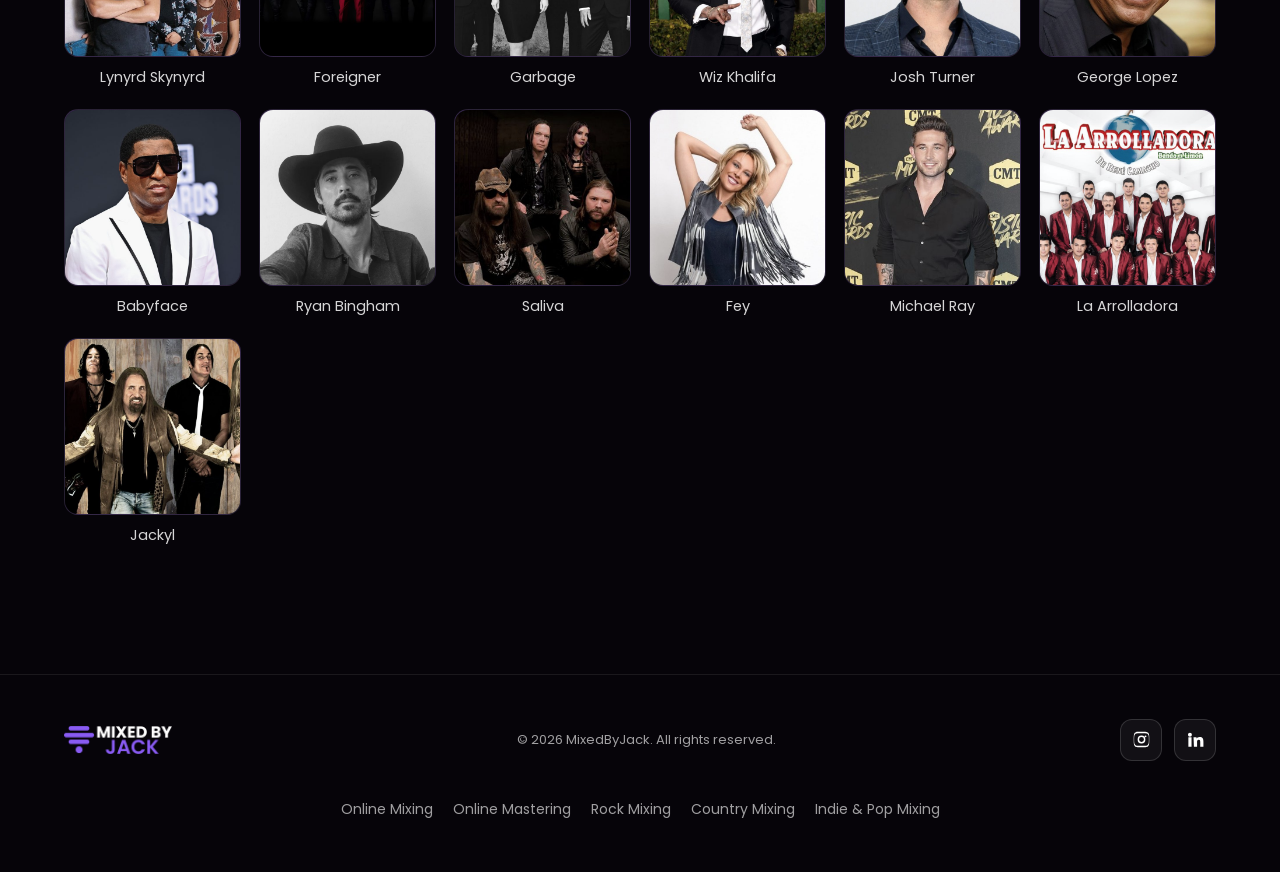
==== commit 10cefc12: "Country page: play the raw track through Web Audio on iPhone/iPad so Before is audible there Co-Auth" ====
--- a/index.html
+++ b/index.html
@@ -27,8 +27,8 @@
 <link rel="preconnect" href="https://fonts.googleapis.com">
 <link rel="preconnect" href="https://fonts.gstatic.com" crossorigin>
 <link href="https://fonts.googleapis.com/css2?family=Poppins:ital,wght@0,400;0,500;0,600;0,700;1,400&display=swap" rel="stylesheet">
-<link rel="stylesheet" href="styles.css?v=202610182120">
-<script src="/analytics.js?v=202610182120"></script>
+<link rel="stylesheet" href="styles.css?v=202610182345">
+<script src="/analytics.js?v=202610182345"></script>
 <script type="application/ld+json">
 {
   "@context": "https://schema.org",
@@ -555,6 +555,6 @@
   </div>
 </div>
 
-<script src="main.js?v=202610182120"></script>
+<script src="main.js?v=202610182345"></script>
 </body>
 </html>
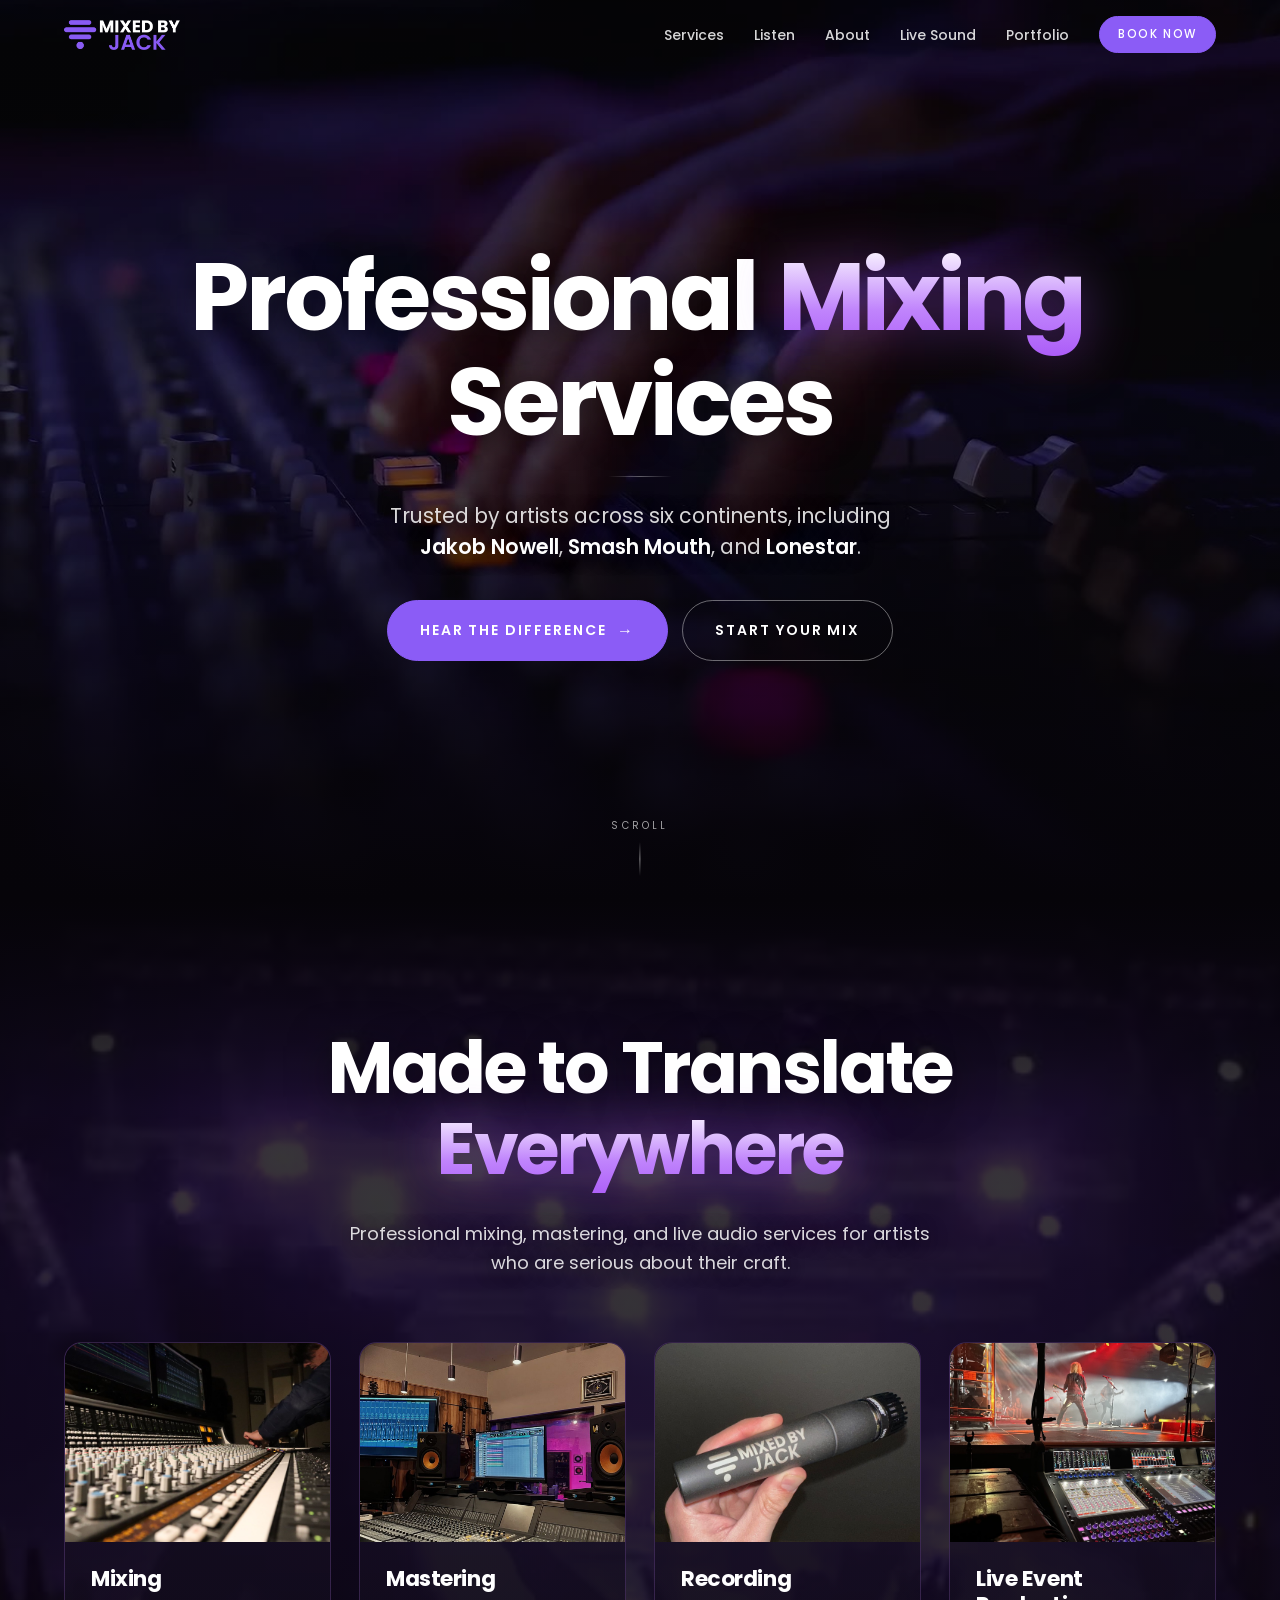
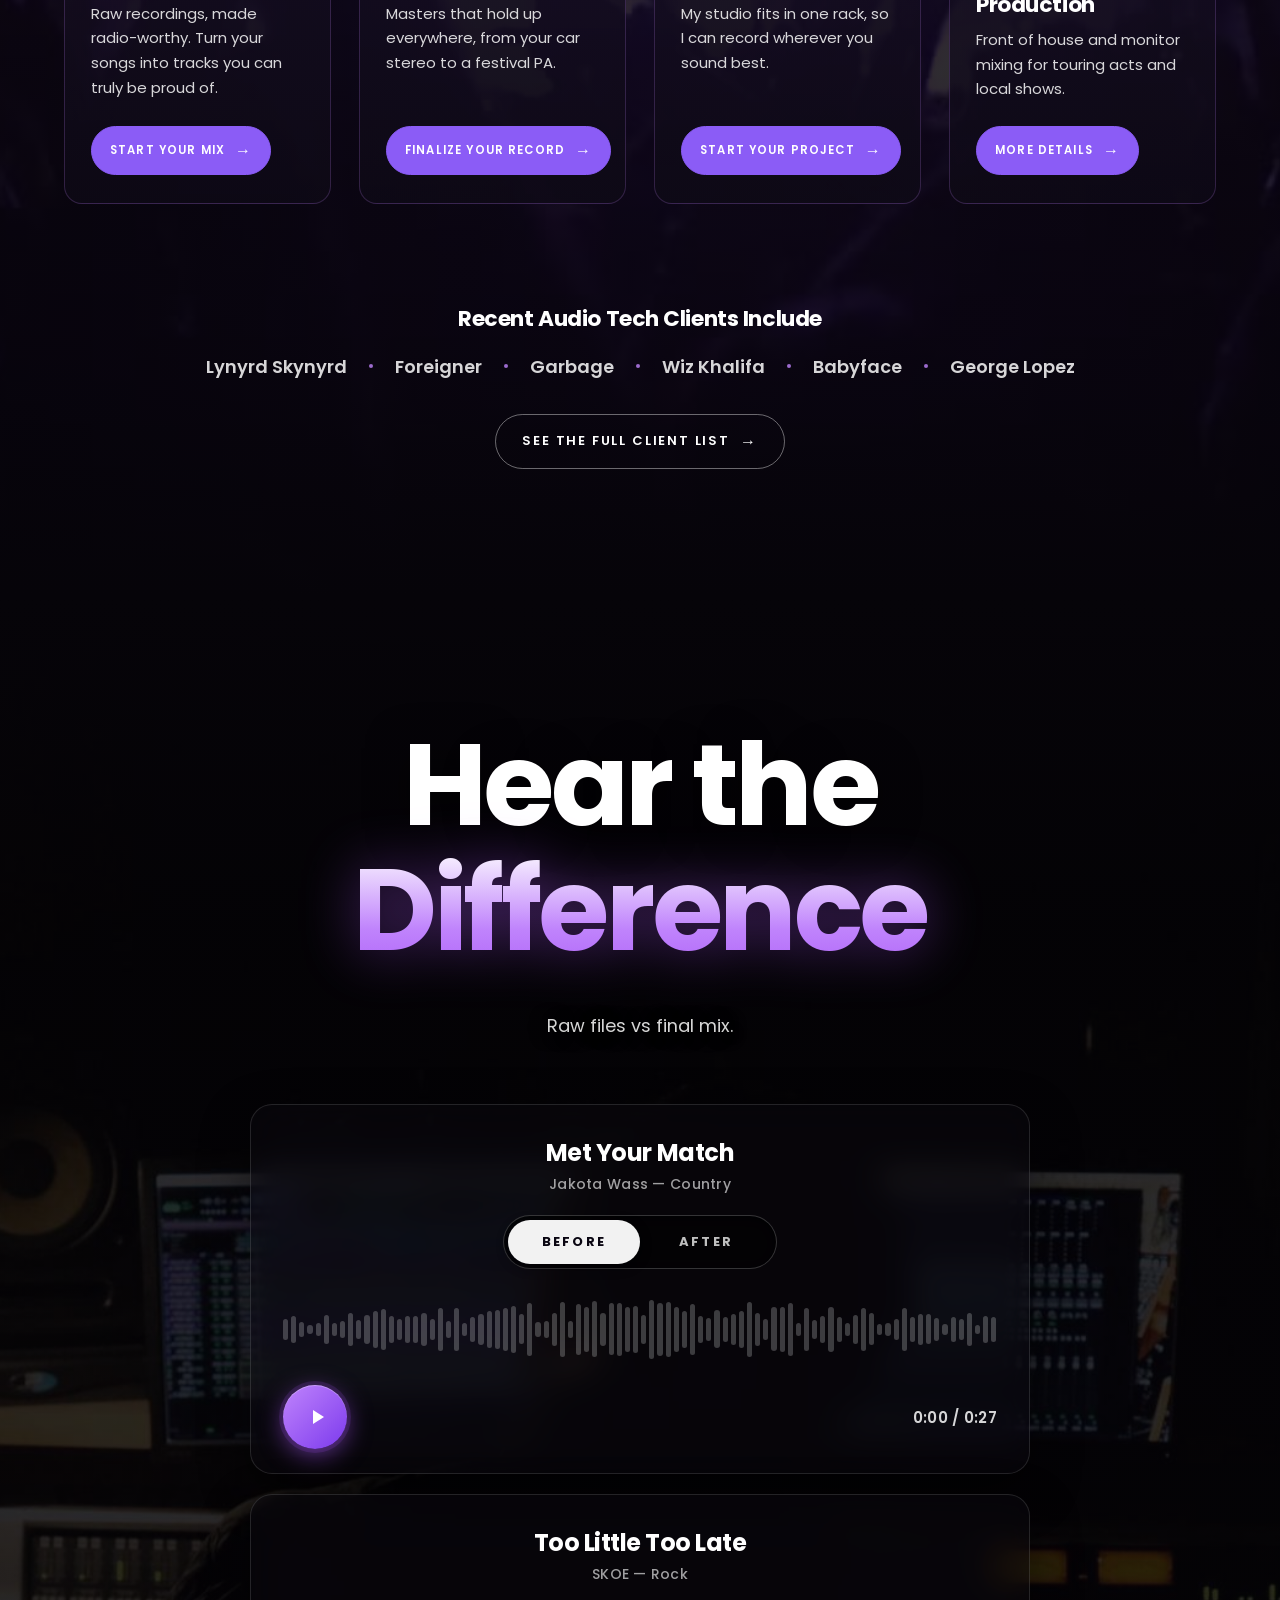
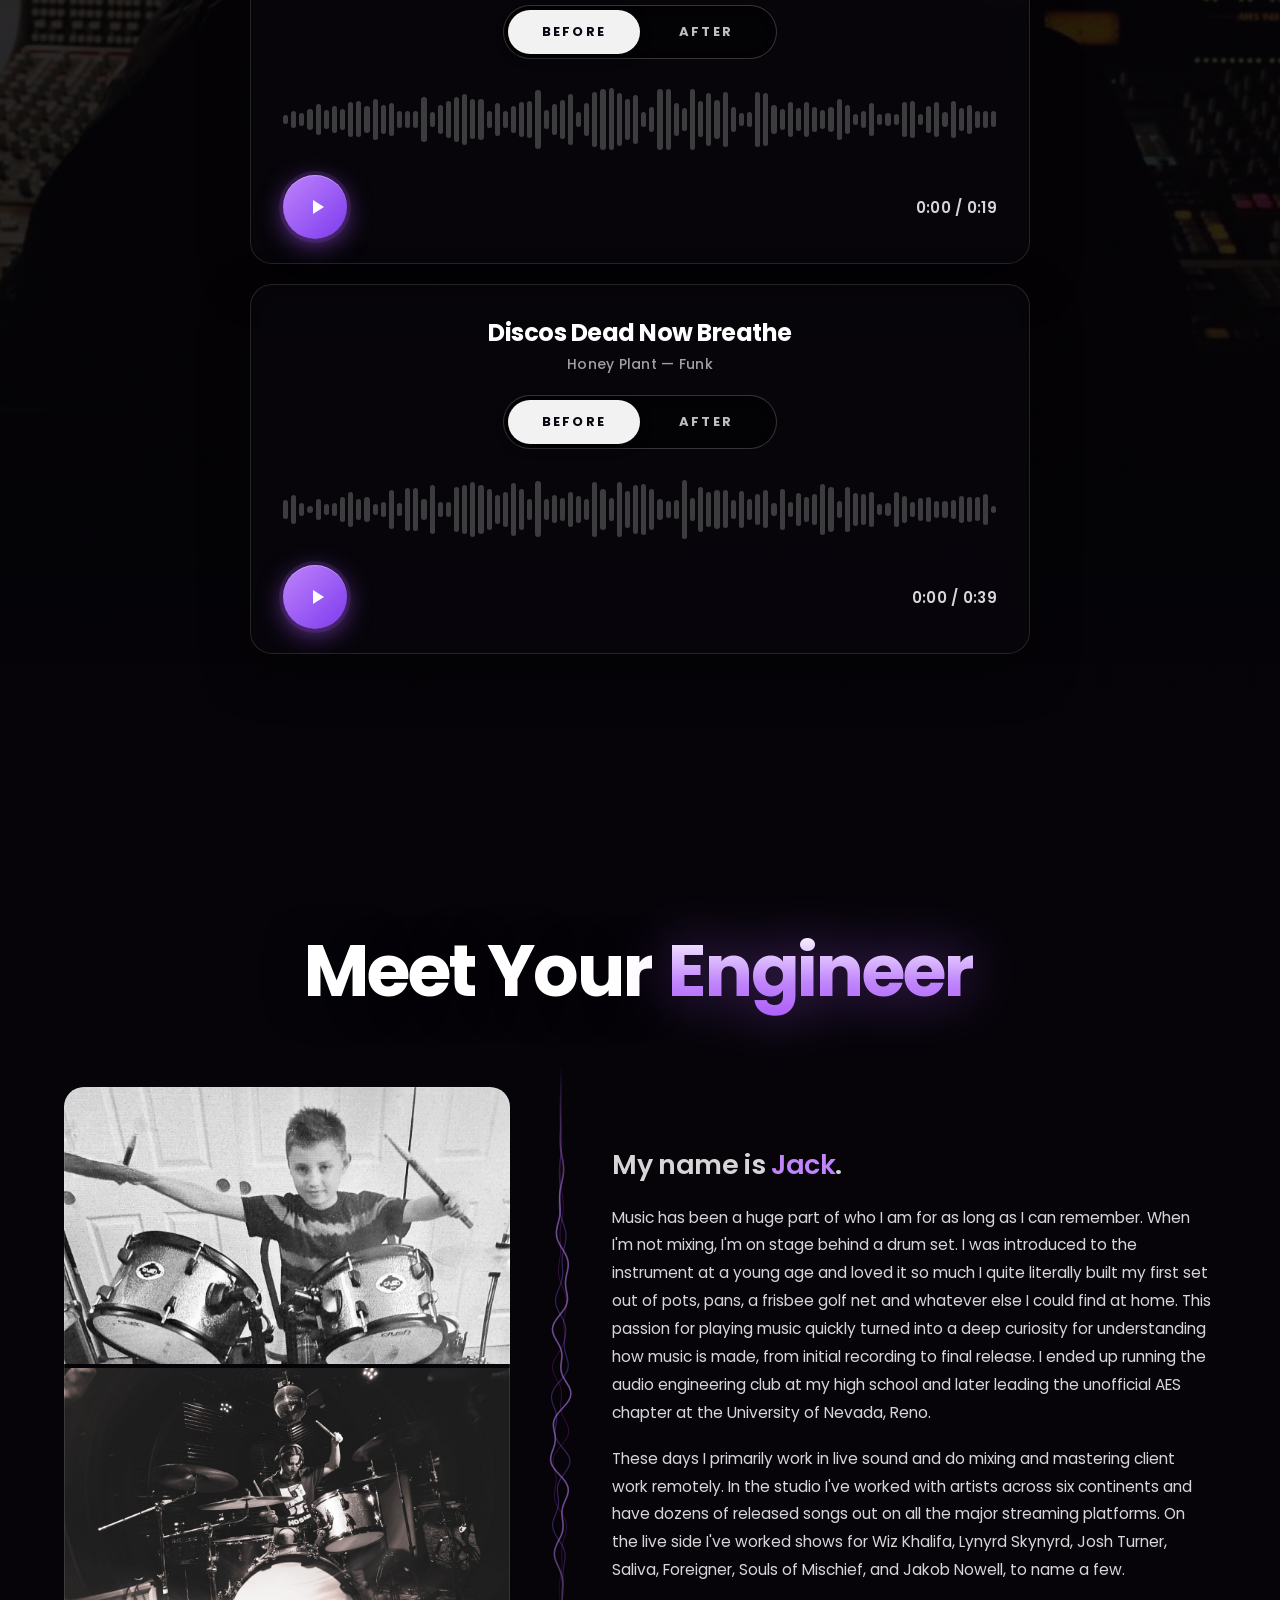
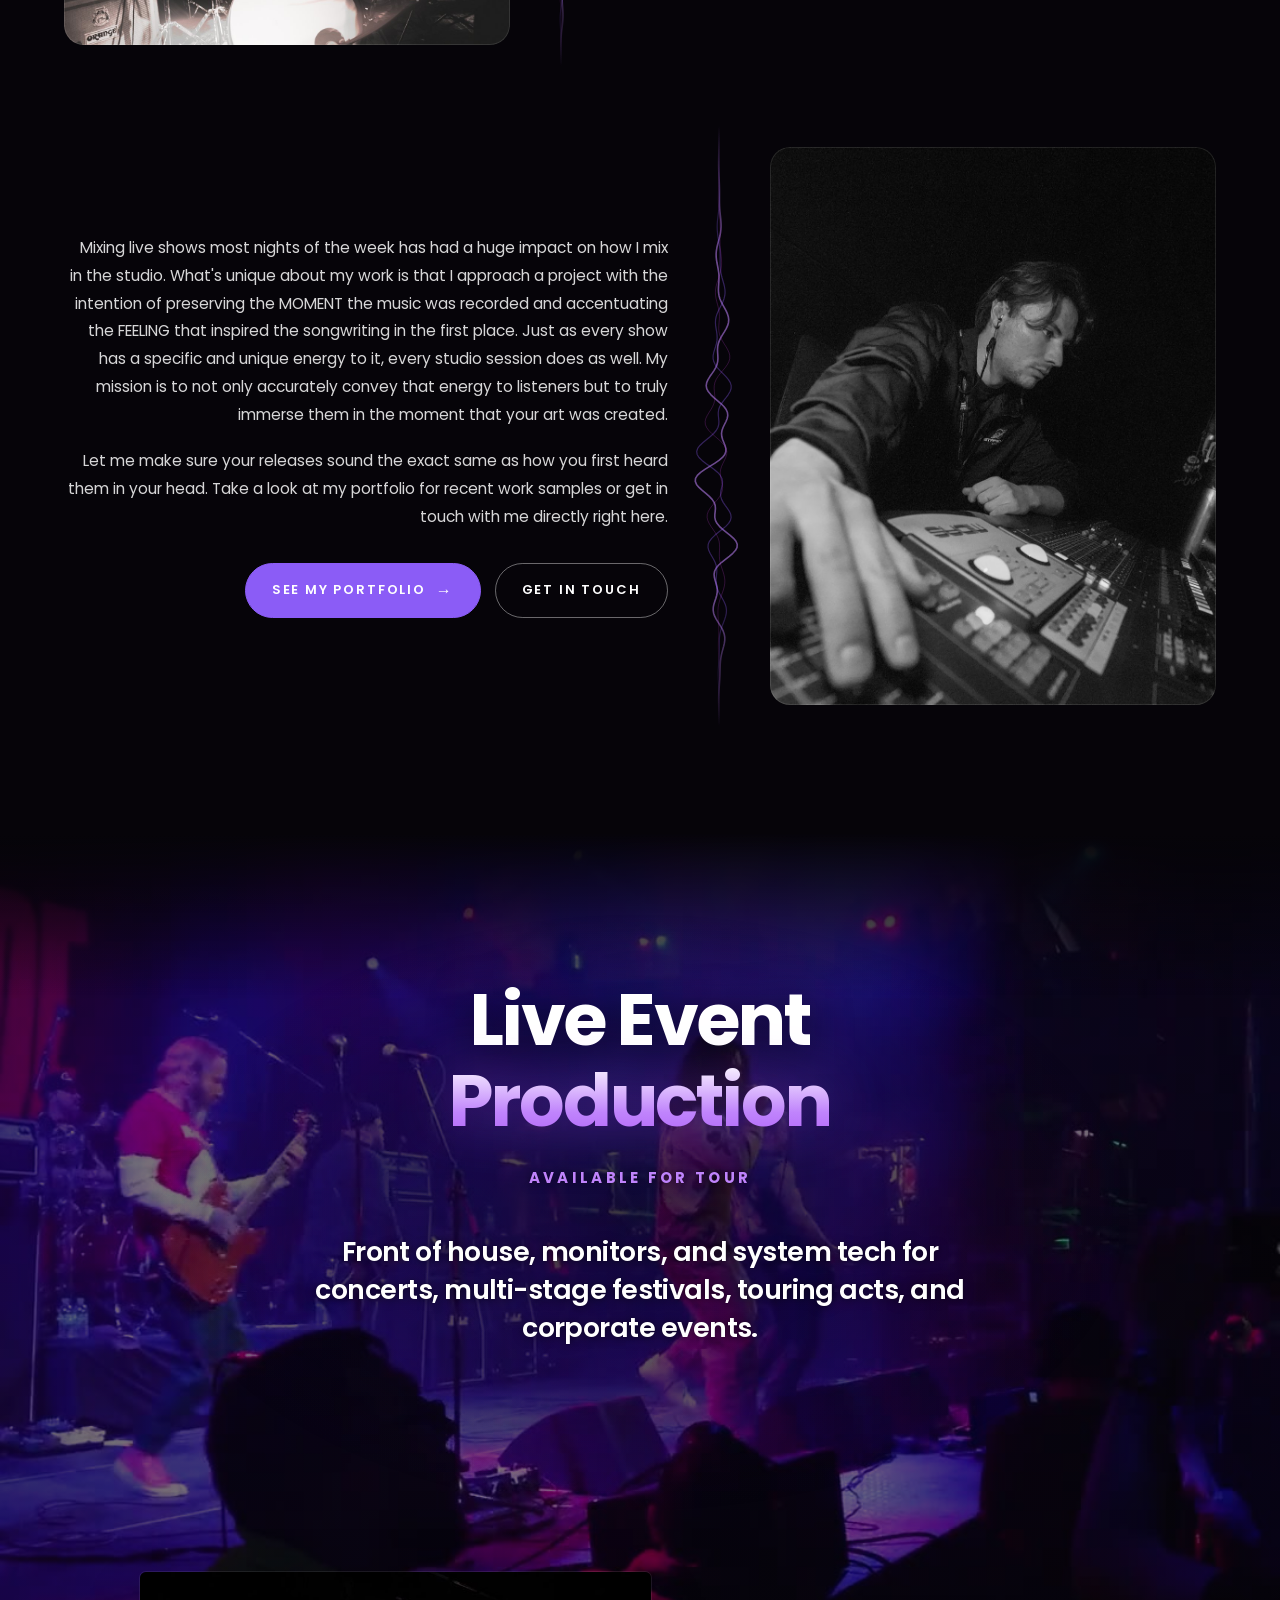
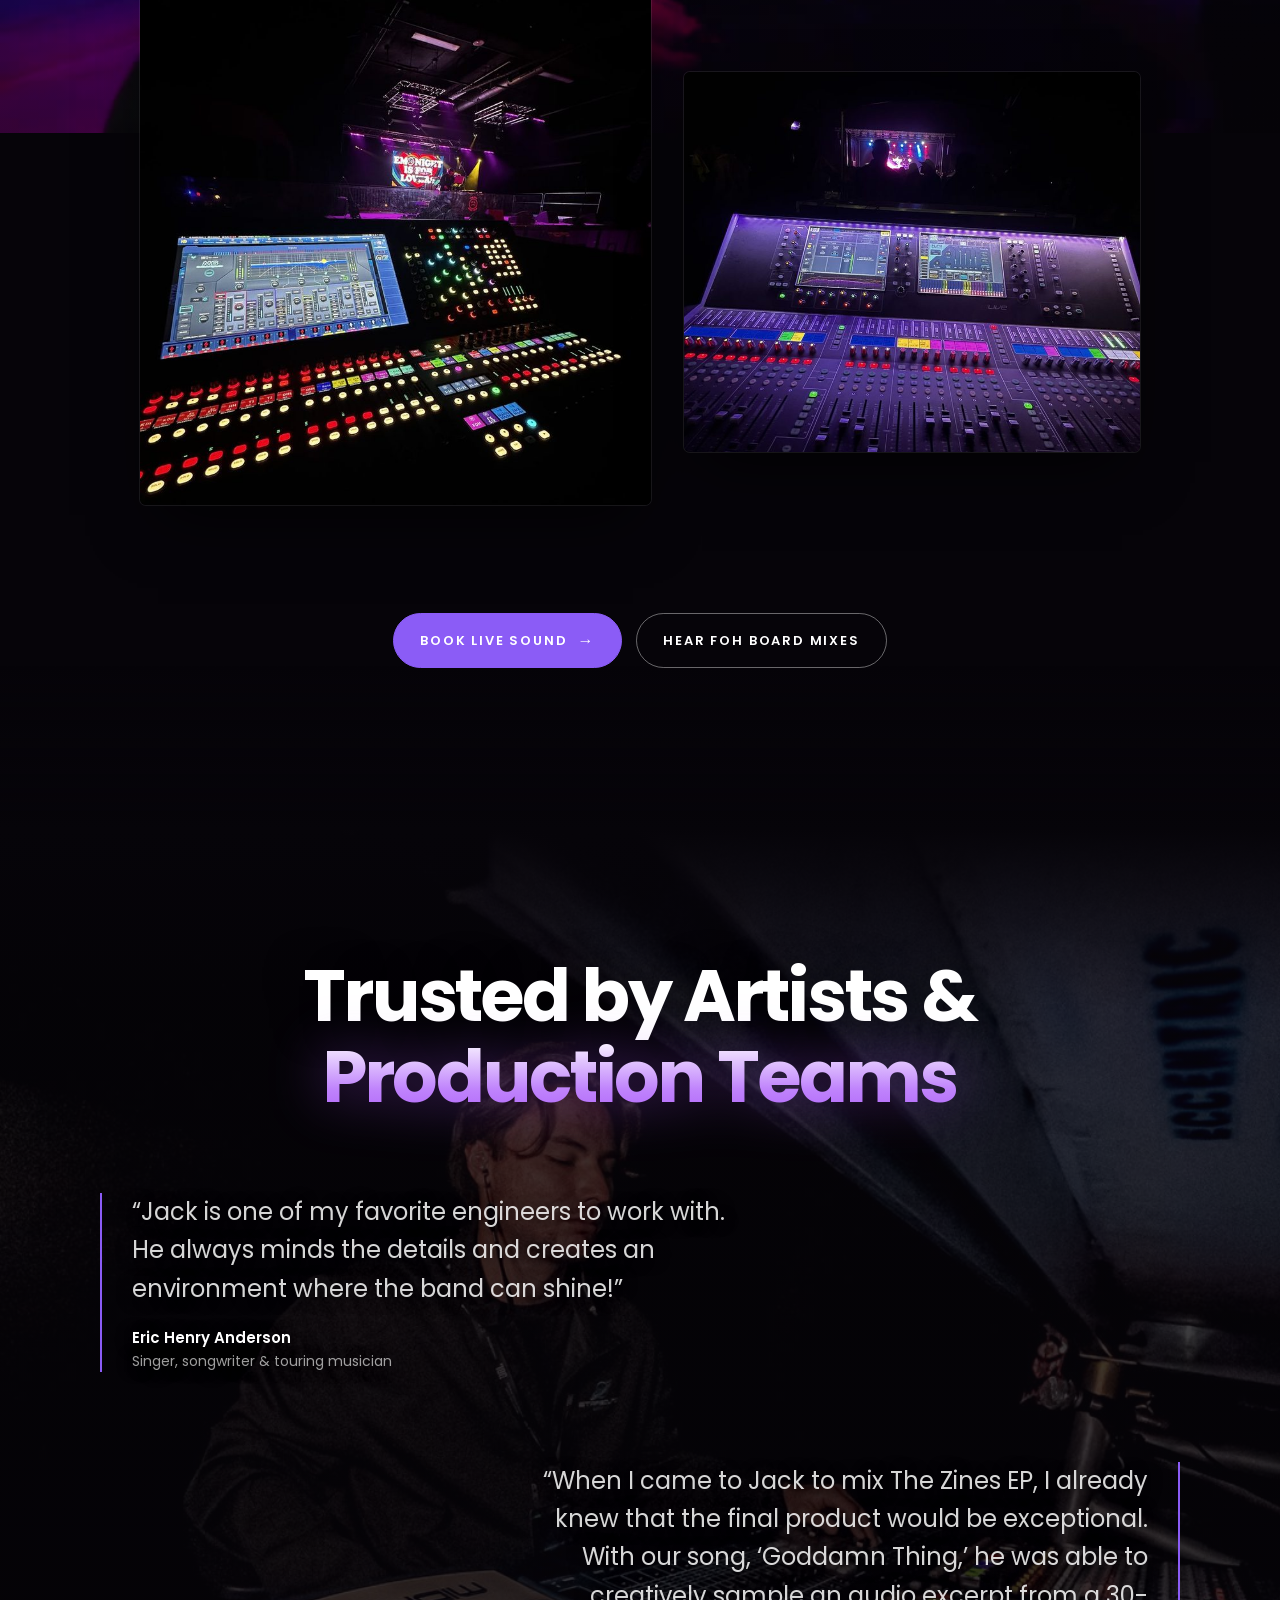
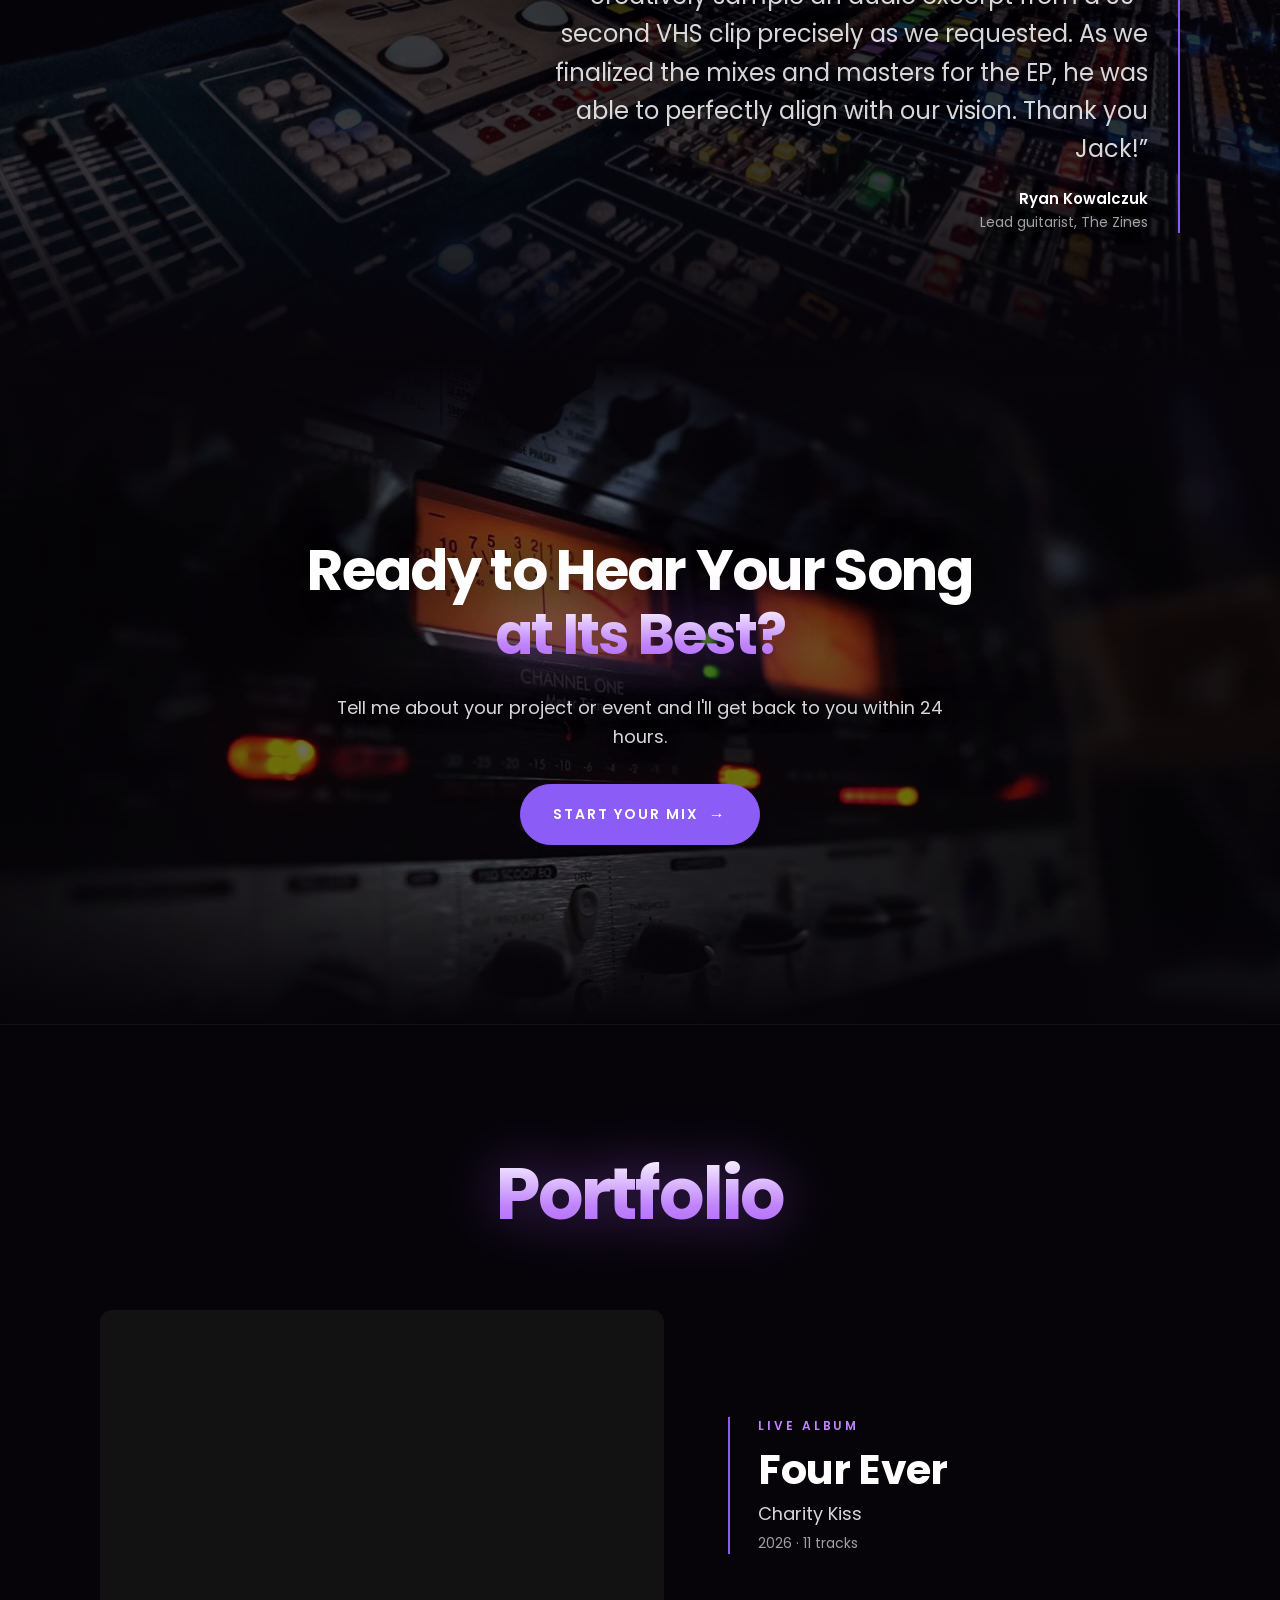
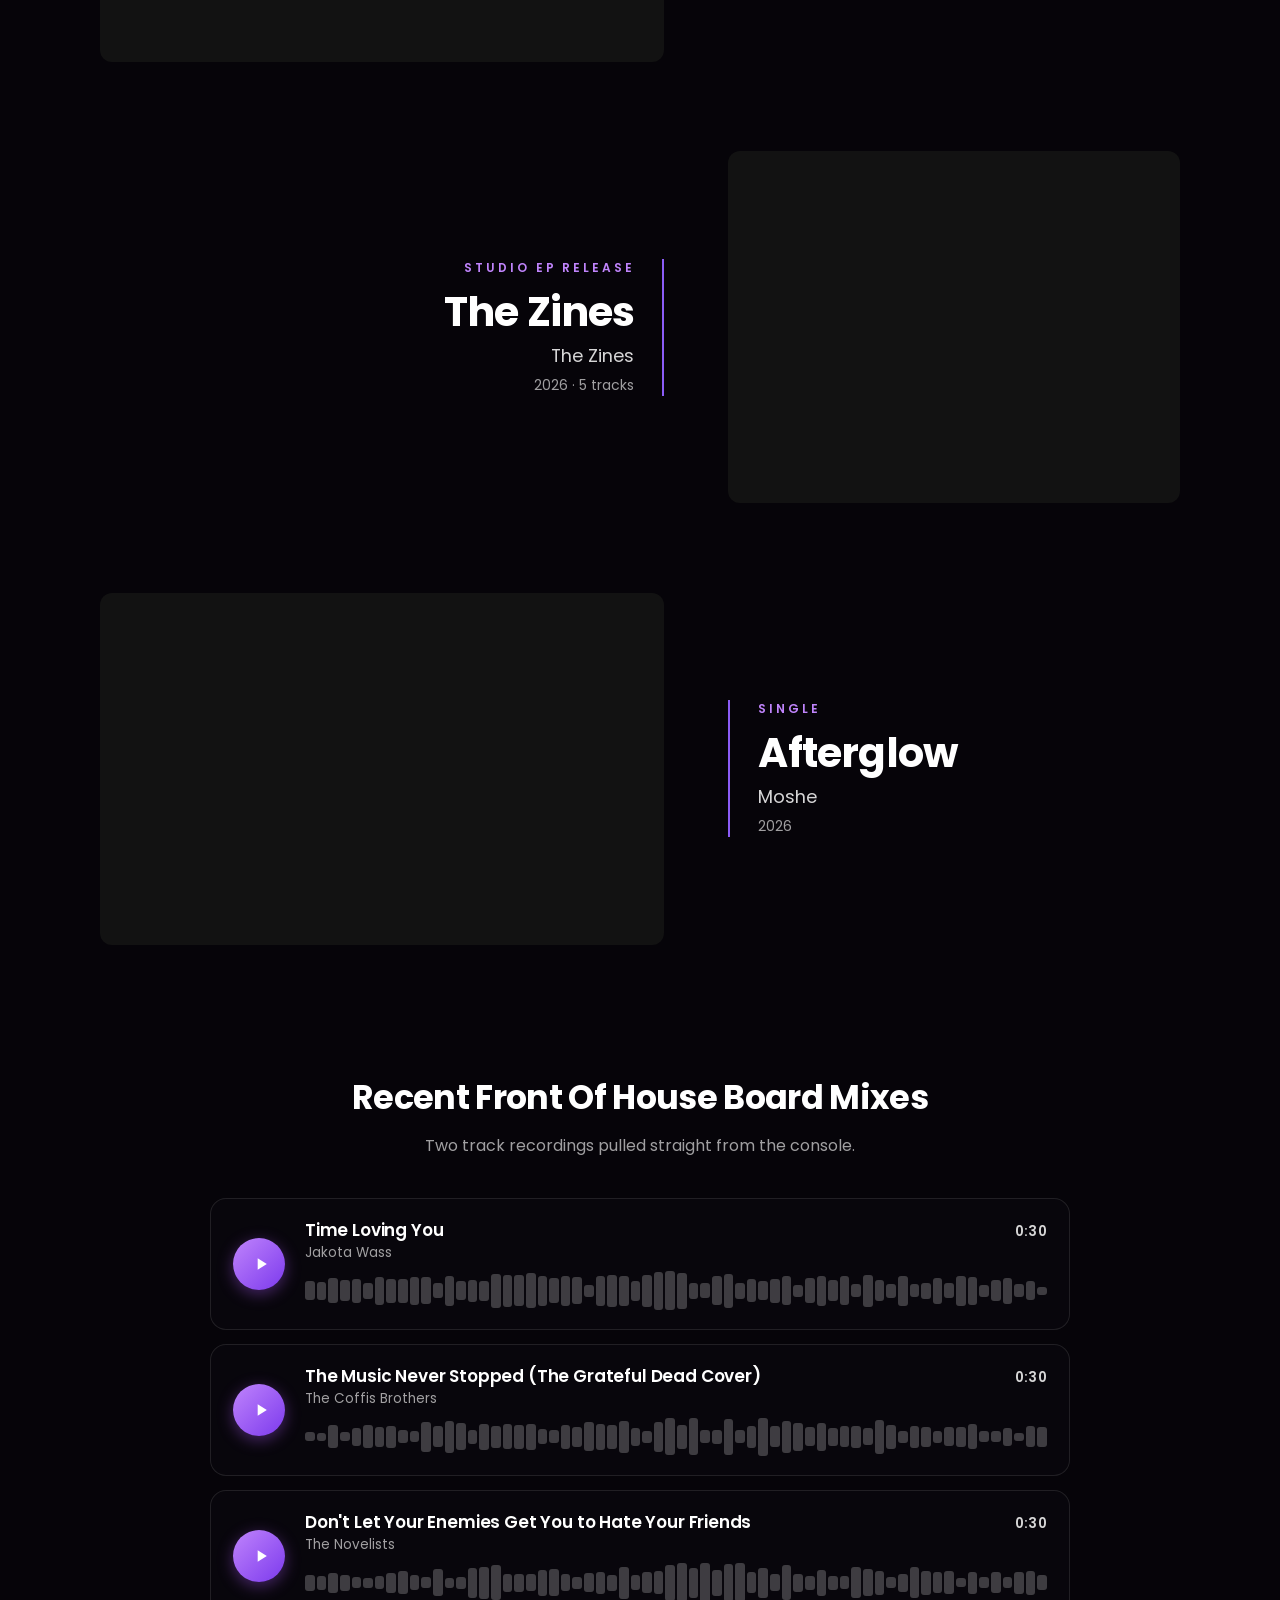
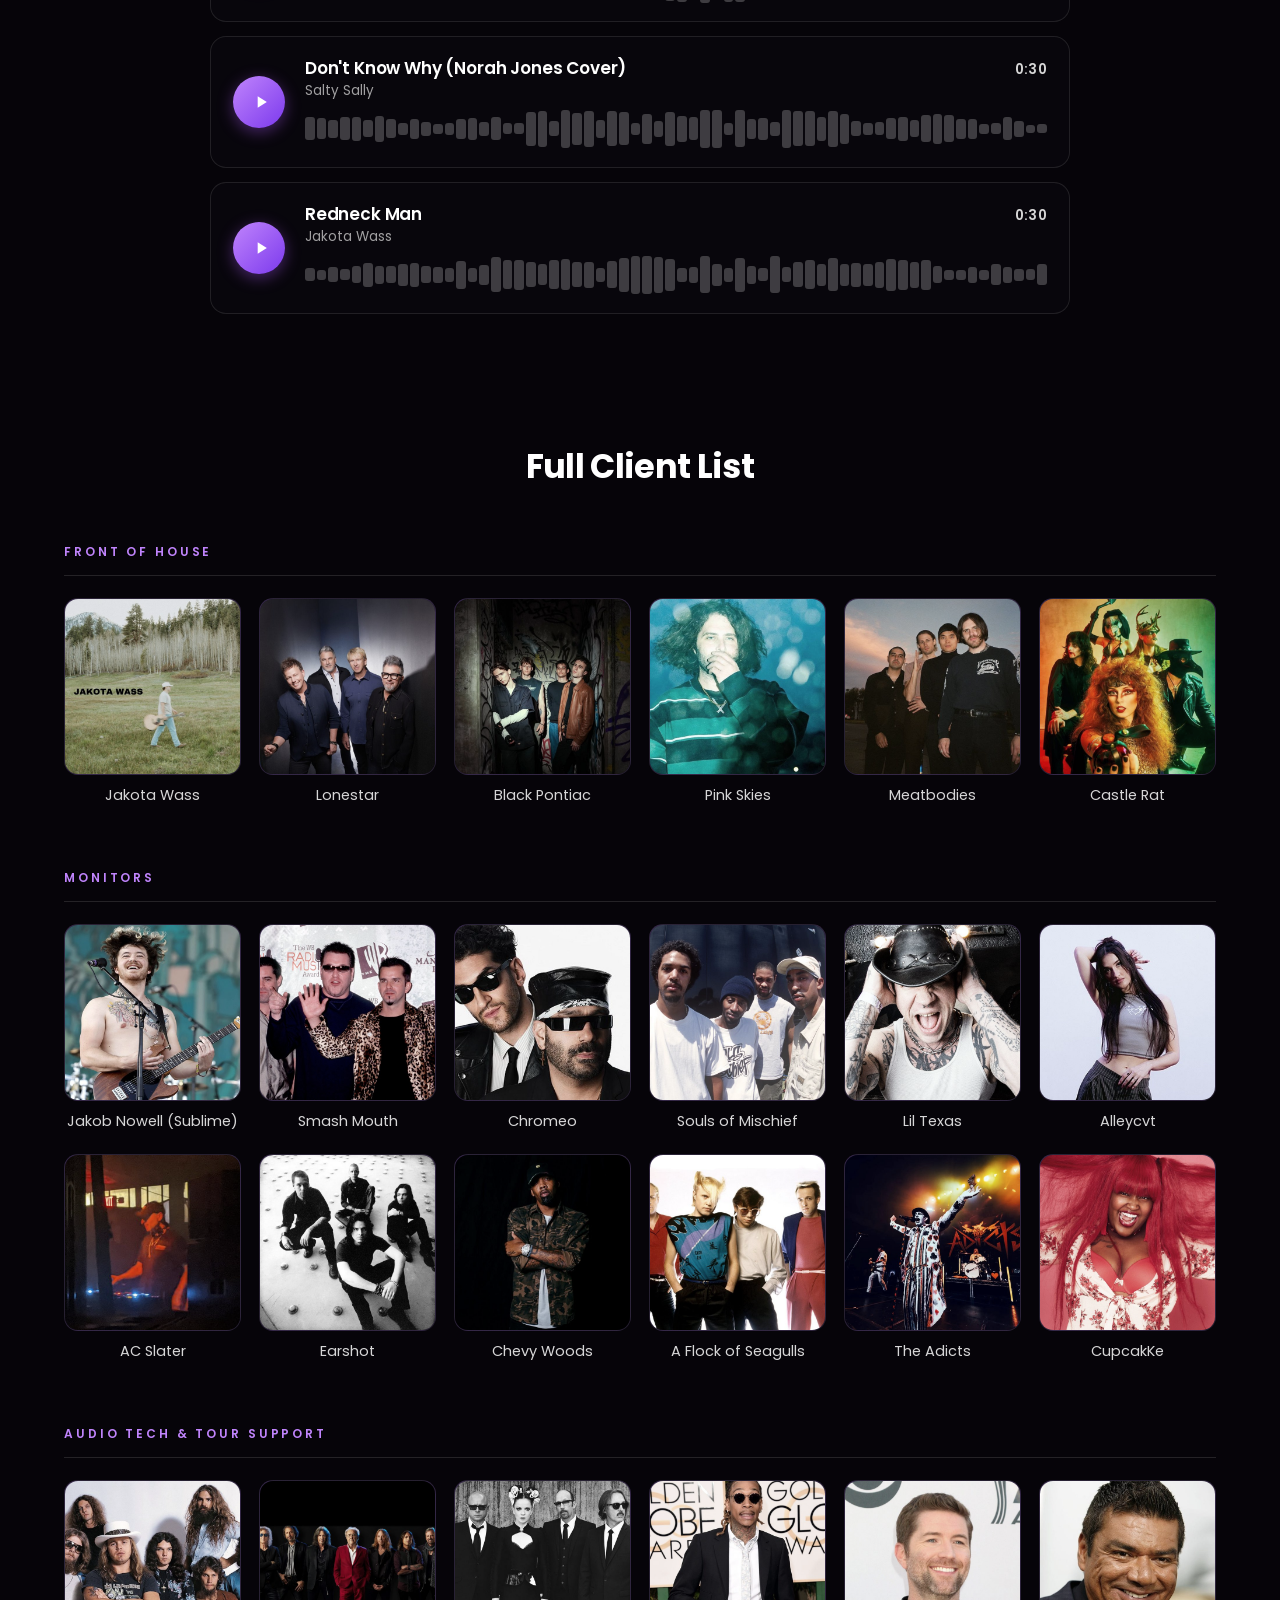
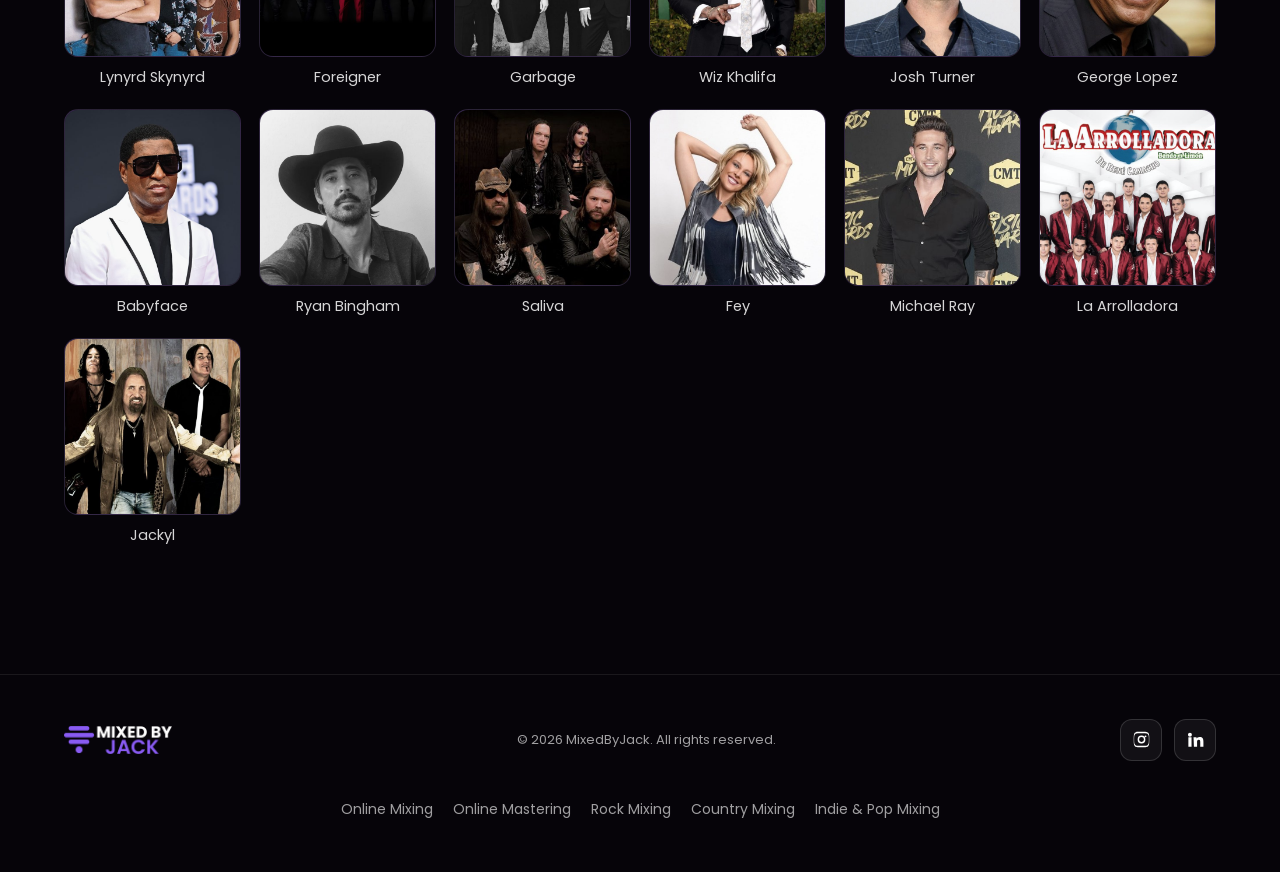
==== commit 47342e5f: "Fix: genre-page .split layout was also hitting the About section's stacked photos; scope it to .page" ====
--- a/index.html
+++ b/index.html
@@ -27,8 +27,8 @@
 <link rel="preconnect" href="https://fonts.googleapis.com">
 <link rel="preconnect" href="https://fonts.gstatic.com" crossorigin>
 <link href="https://fonts.googleapis.com/css2?family=Poppins:ital,wght@0,400;0,500;0,600;0,700;1,400&display=swap" rel="stylesheet">
-<link rel="stylesheet" href="styles.css?v=202610182345">
-<script src="/analytics.js?v=202610182345"></script>
+<link rel="stylesheet" href="styles.css?v=202610231900">
+<script src="/analytics.js?v=202610231900"></script>
 <script type="application/ld+json">
 {
   "@context": "https://schema.org",
@@ -555,6 +555,6 @@
   </div>
 </div>
 
-<script src="main.js?v=202610182345"></script>
+<script src="main.js?v=202610231900"></script>
 </body>
 </html>
--- a/styles.css
+++ b/styles.css
@@ -683,8 +683,8 @@
 .page-hero .lede{text-align:left;margin:22px 0 0;max-width:620px}
 .page-hero .hero-ctas{justify-content:flex-start;margin-top:32px}
 .page-body{max-width:1080px;margin:0 auto}
-.split{display:grid;grid-template-columns:minmax(0,.9fr) minmax(0,1.1fr);gap:clamp(32px,6vw,80px);align-items:start}
-.split h2{font-weight:700;font-size:clamp(28px,3.2vw,42px);letter-spacing:-0.02em;line-height:1.1}
+.page-body.split{display:grid;grid-template-columns:minmax(0,.9fr) minmax(0,1.1fr);gap:clamp(32px,6vw,80px);align-items:start}
+.page-body.split h2{font-weight:700;font-size:clamp(28px,3.2vw,42px);letter-spacing:-0.02em;line-height:1.1}
 .prose p{font-size:clamp(16px,1.25vw,18px);line-height:1.8;color:var(--ink-soft);margin-bottom:18px}
 .prose p:last-child{margin-bottom:0}
 .prose .intro-cta{margin-top:28px}
@@ -791,7 +791,7 @@
 .genre-listen .h2{font-size:clamp(32px,4.2vw,54px)}
 .genre-board .board-mixes{margin-bottom:0}
 @media(max-width:820px){
-  .split{grid-template-columns:1fr;gap:28px}
+  .page-body.split{grid-template-columns:1fr;gap:28px}
   .page-hero{min-height:58vh}
   .price-row{flex-direction:column;gap:8px}
 }
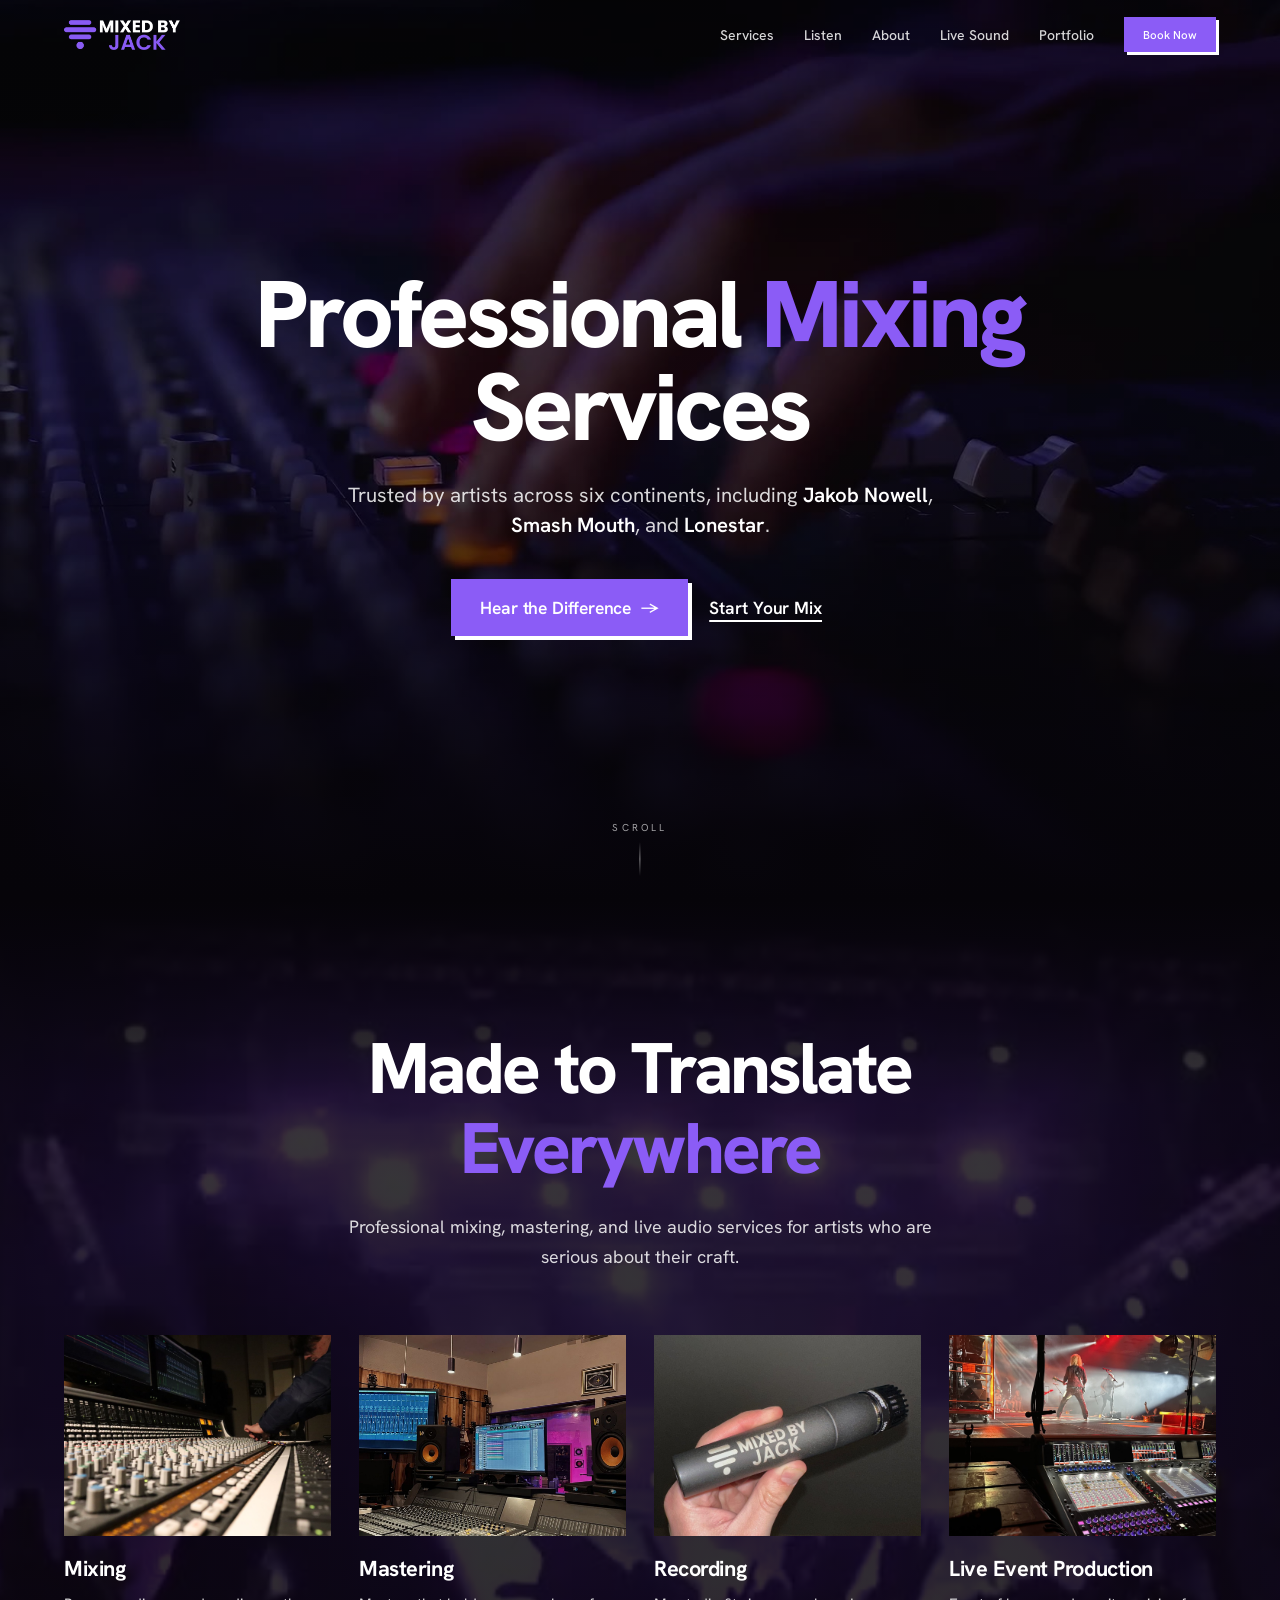
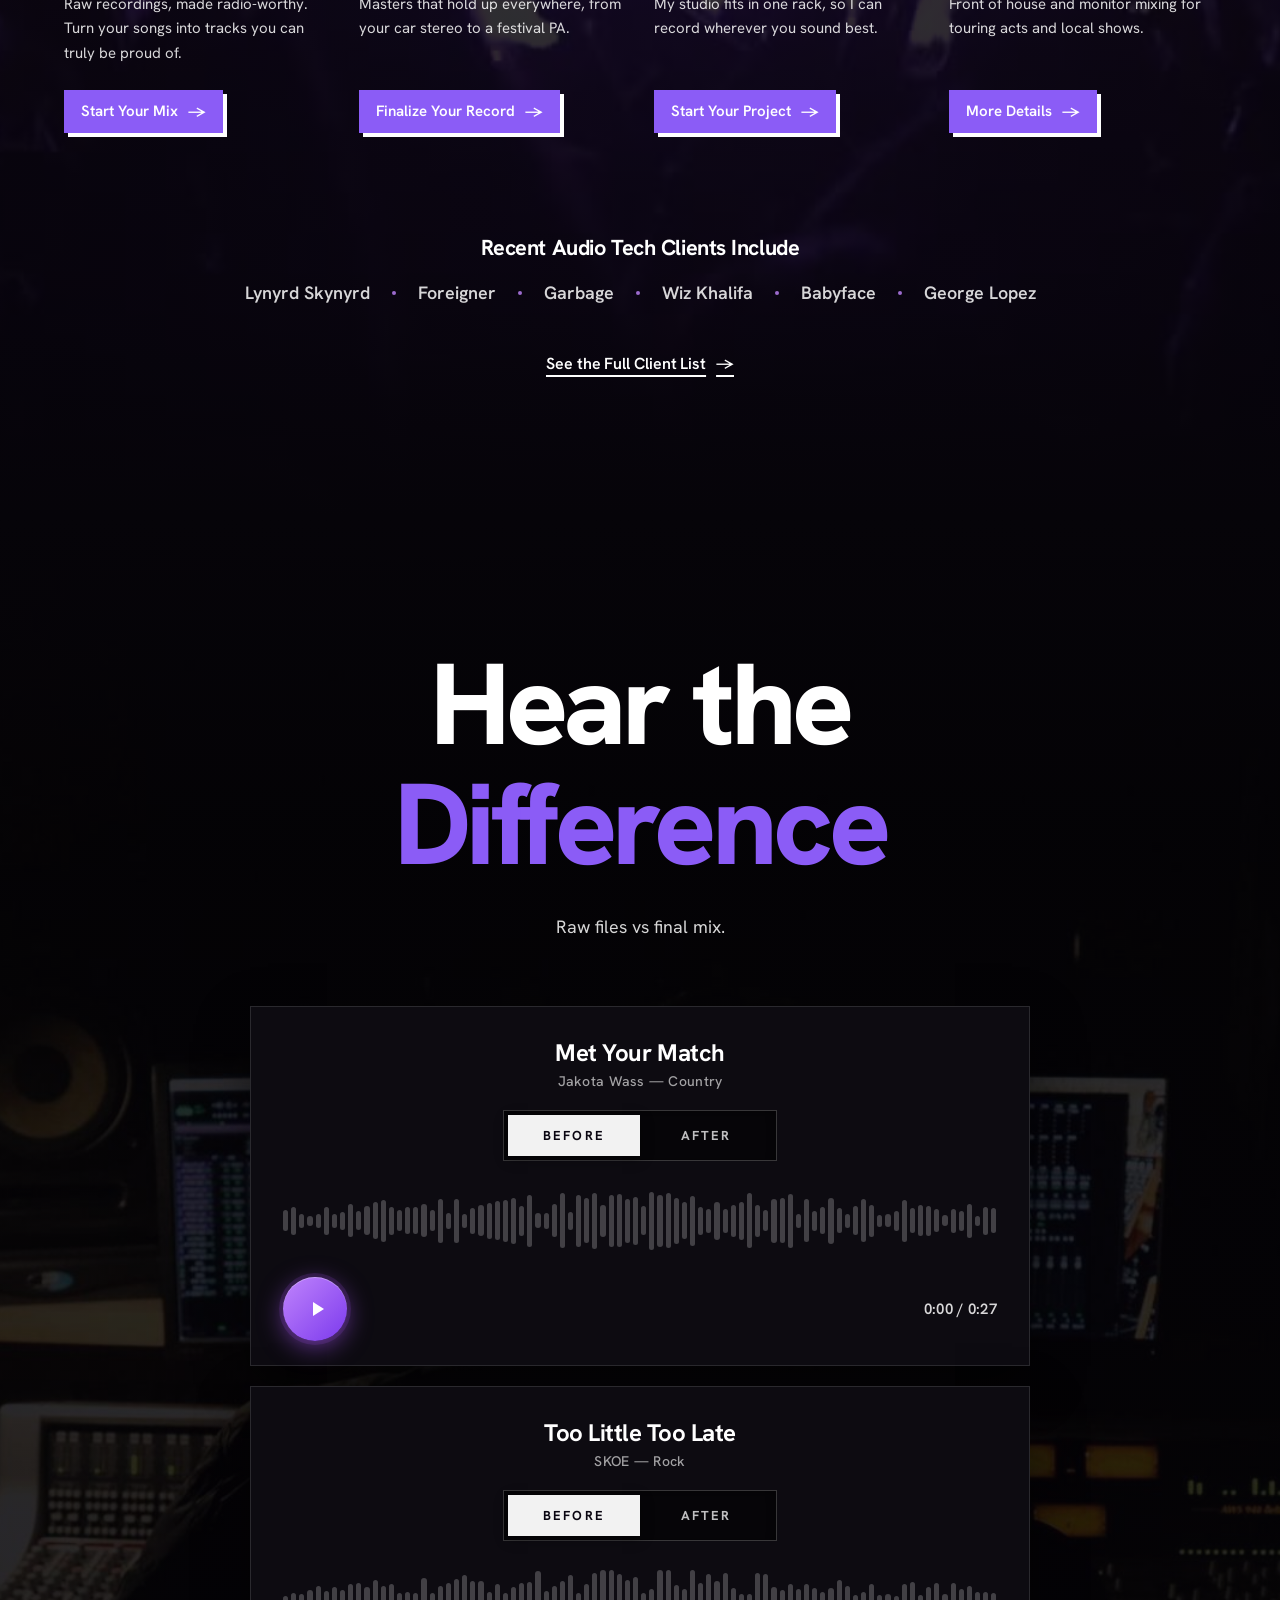
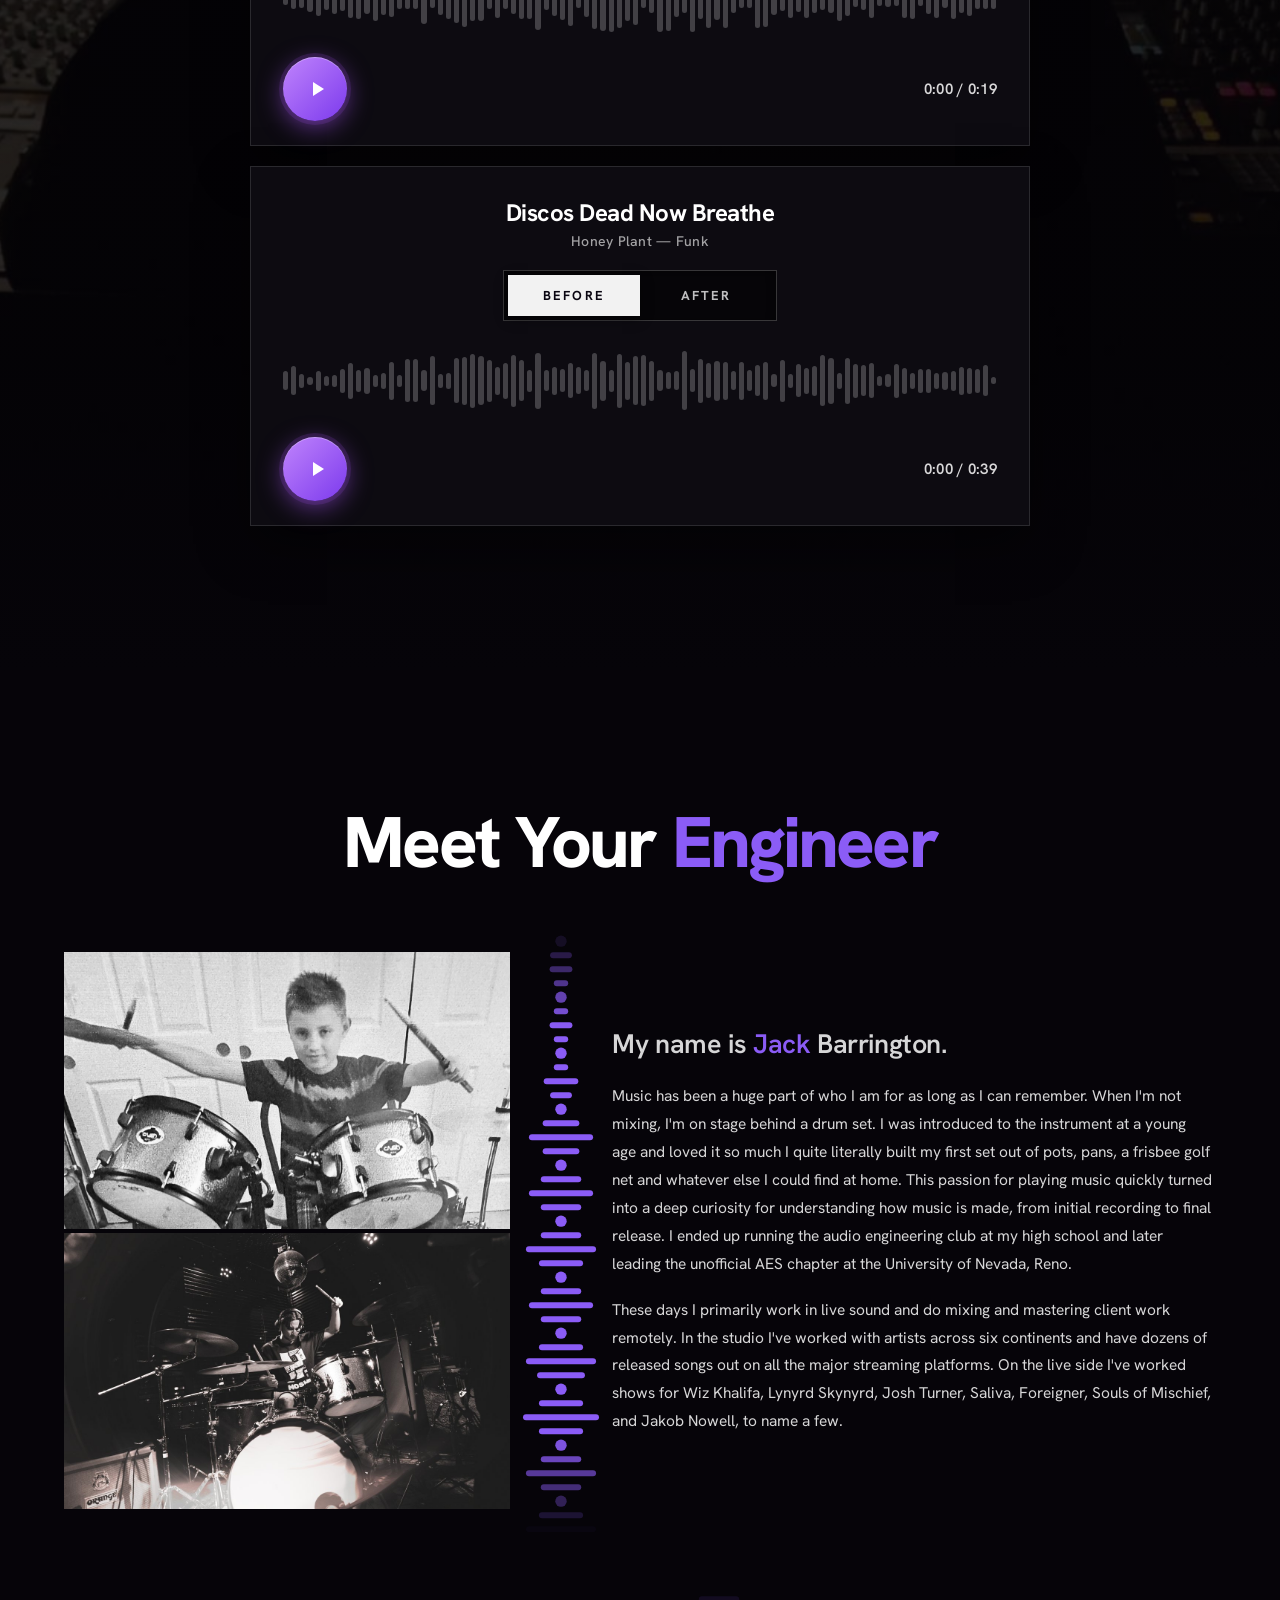
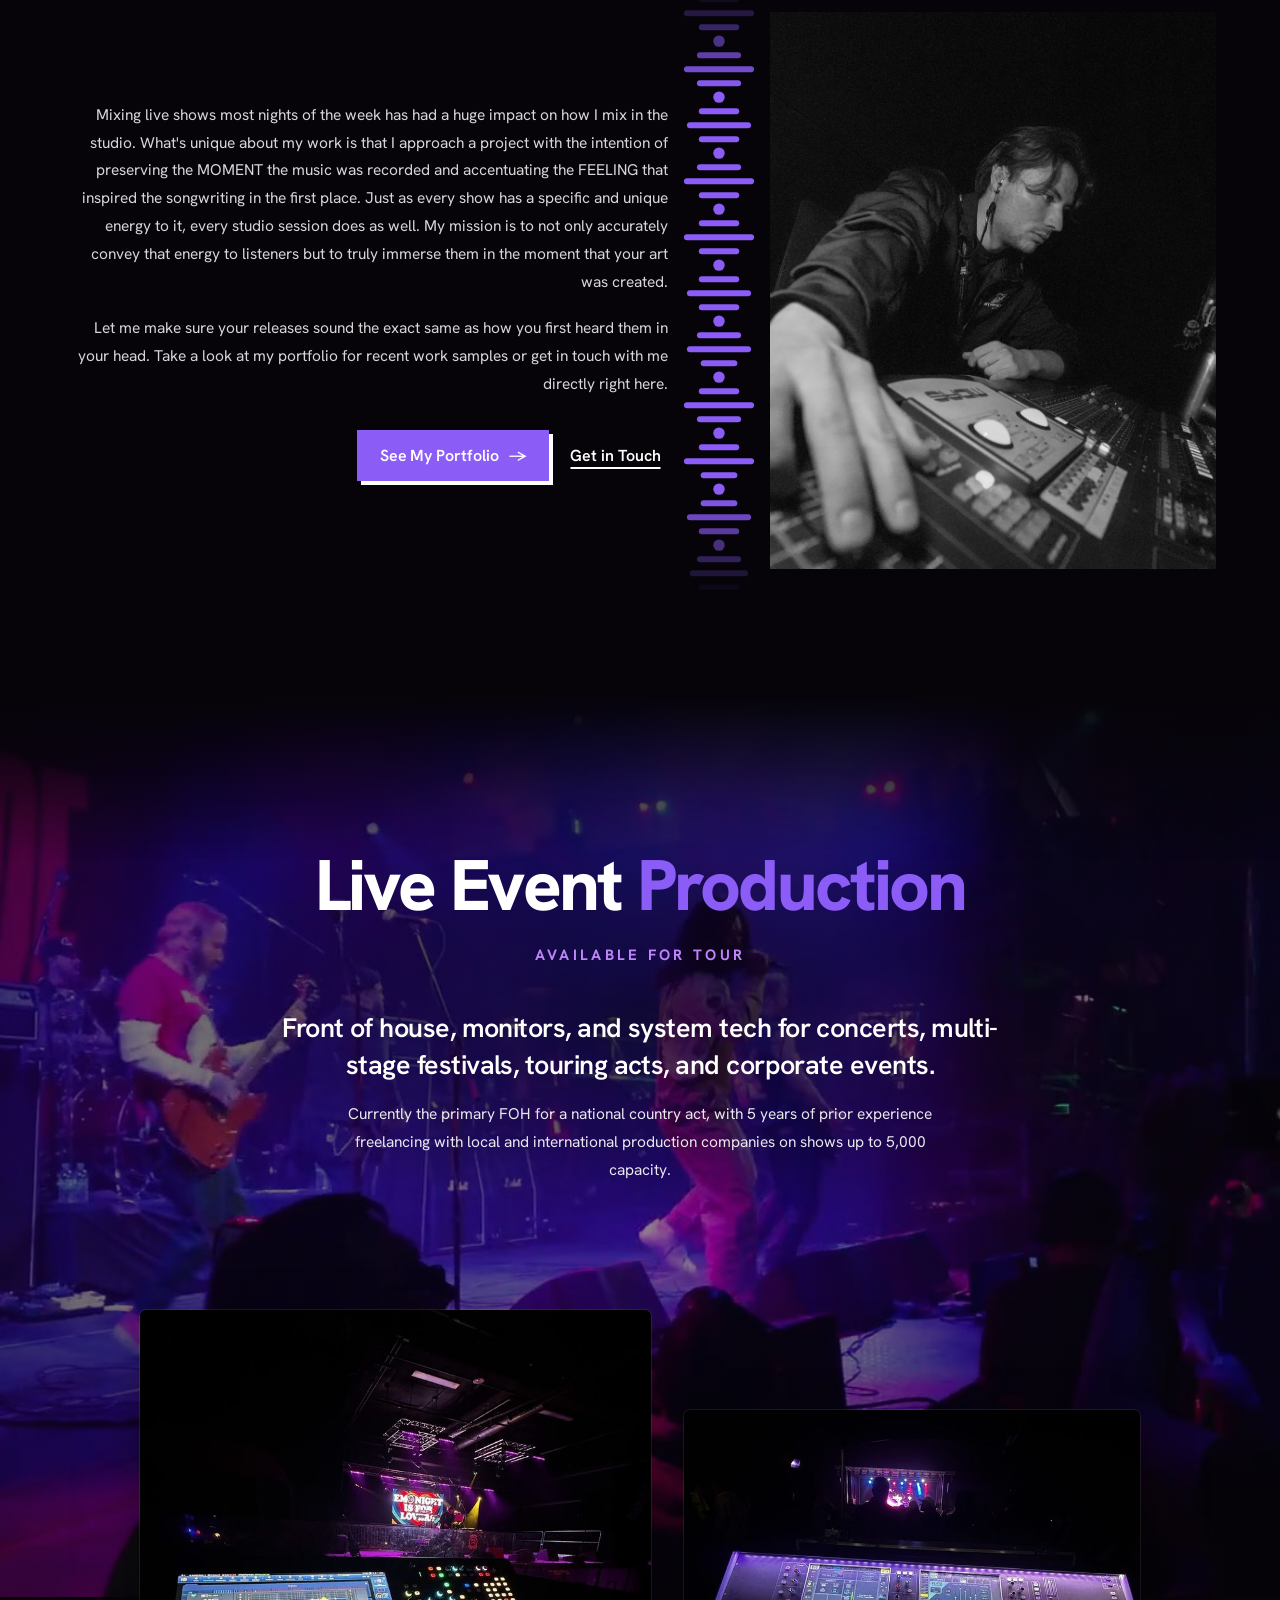
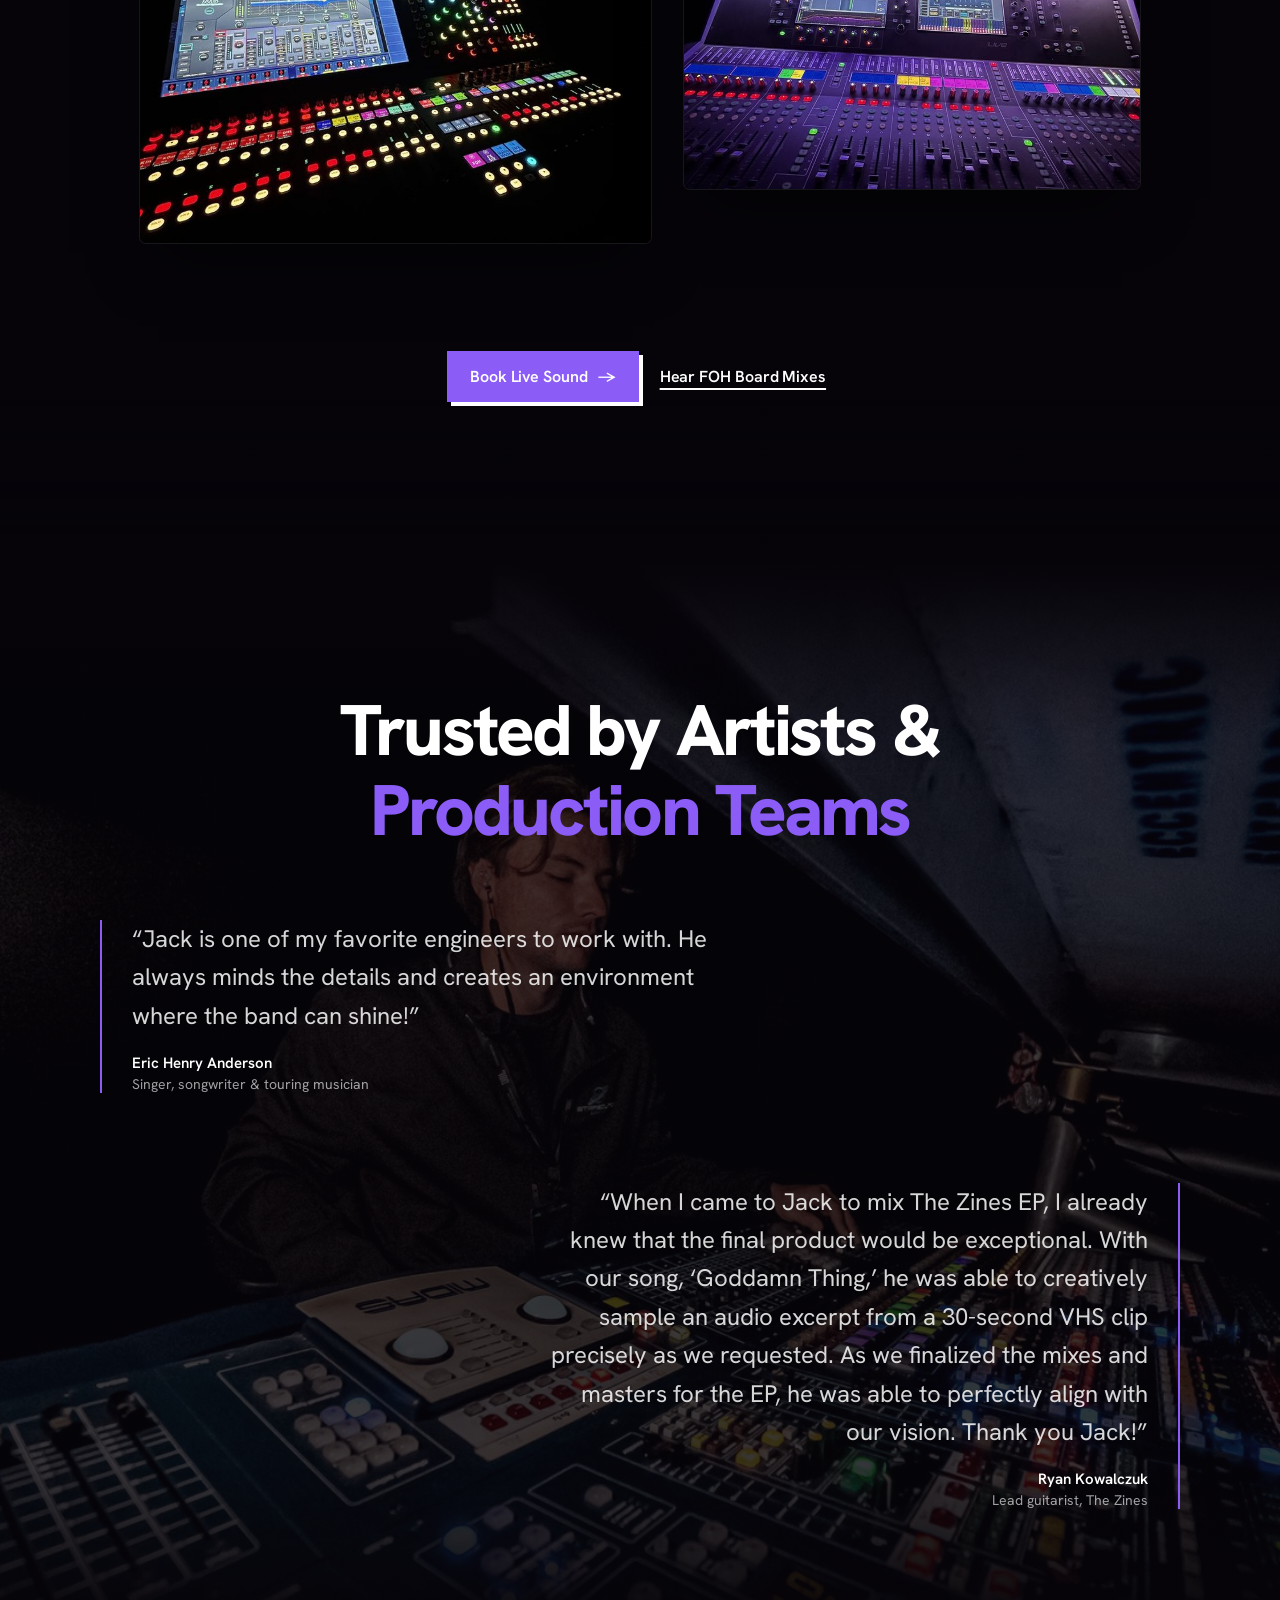
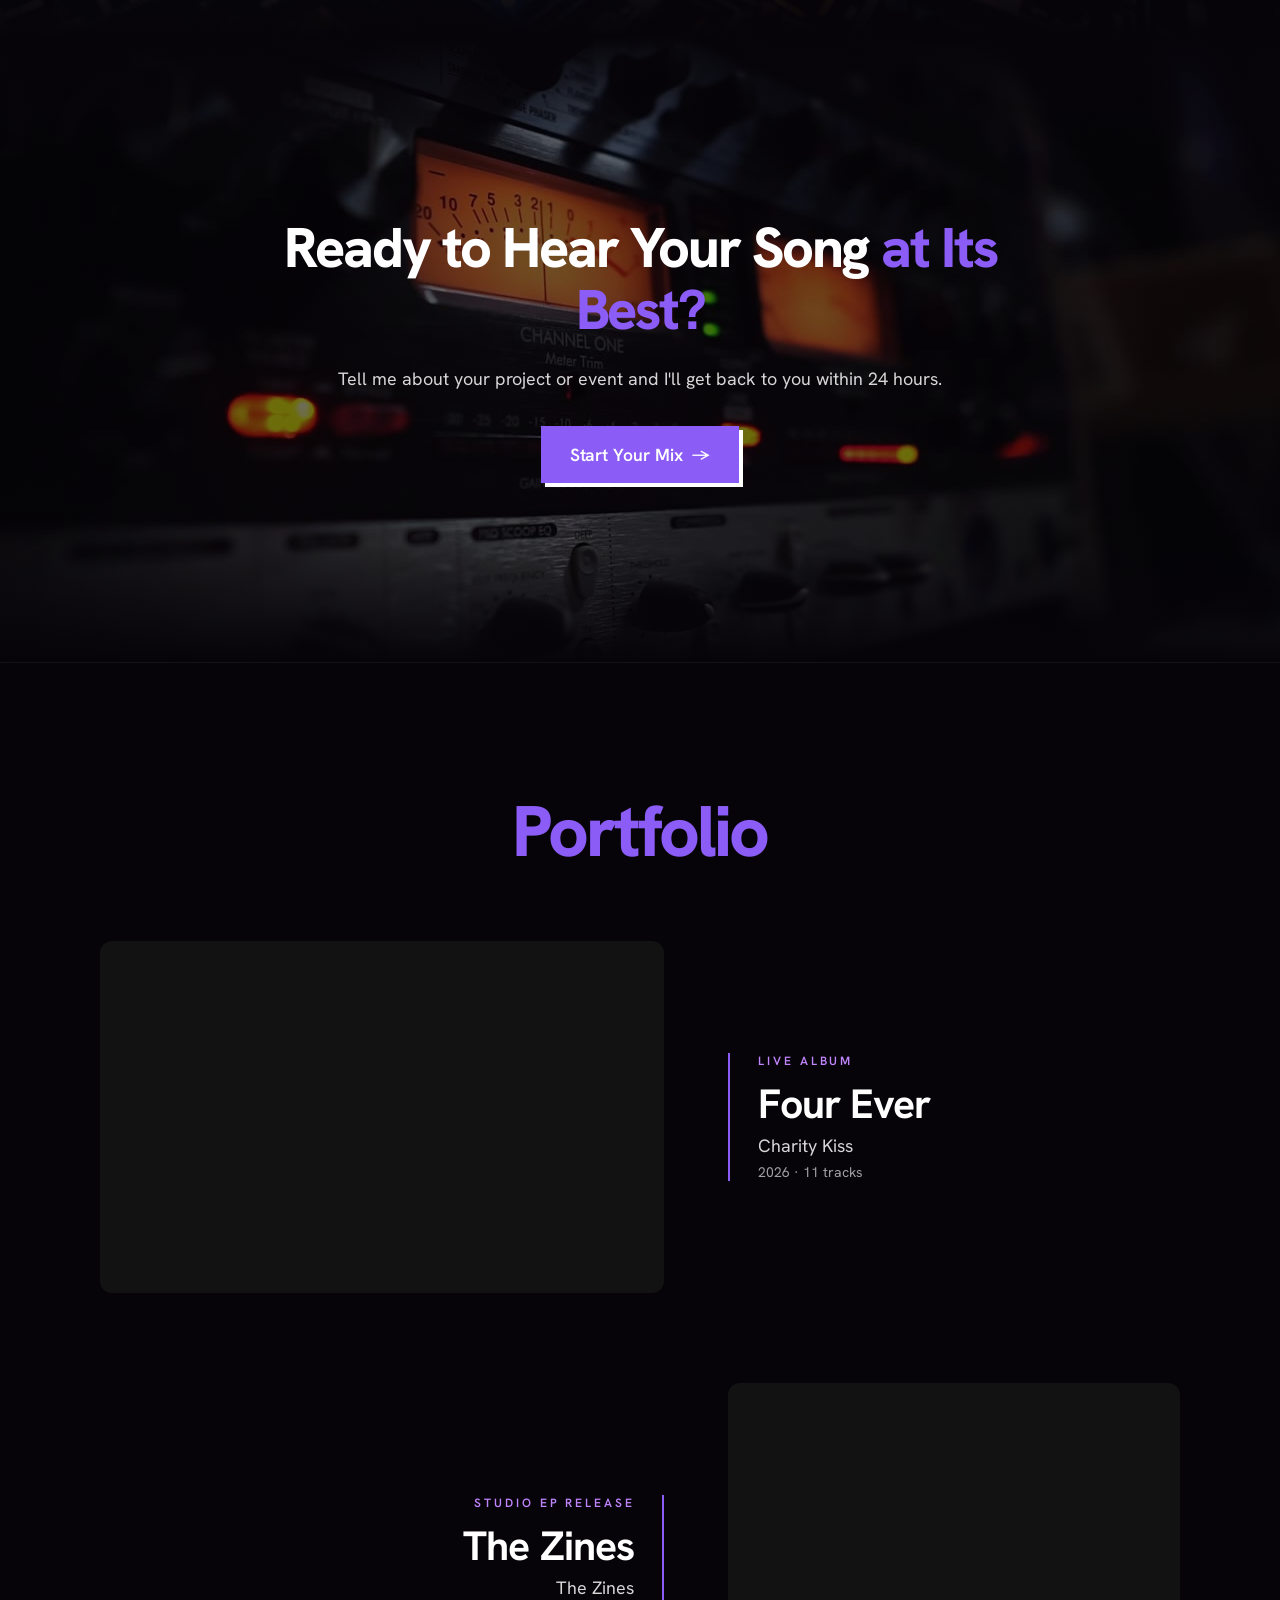
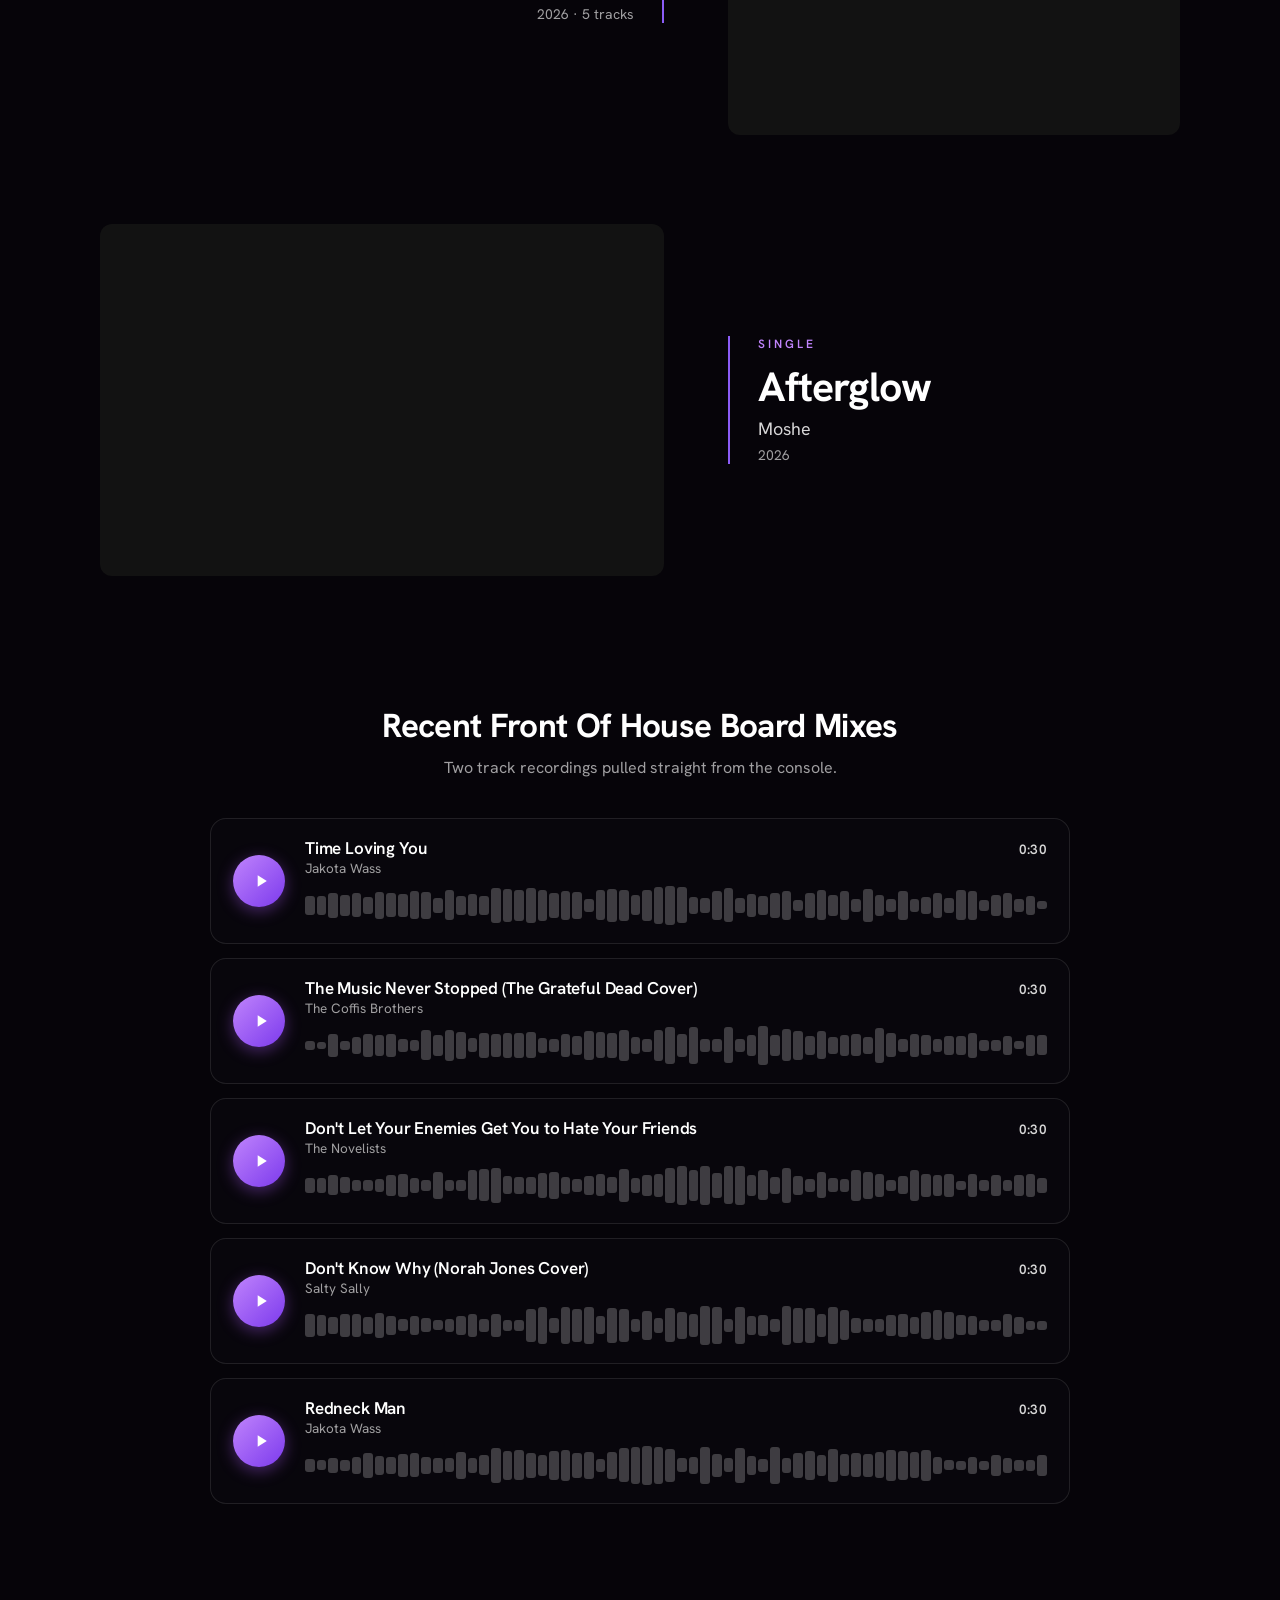
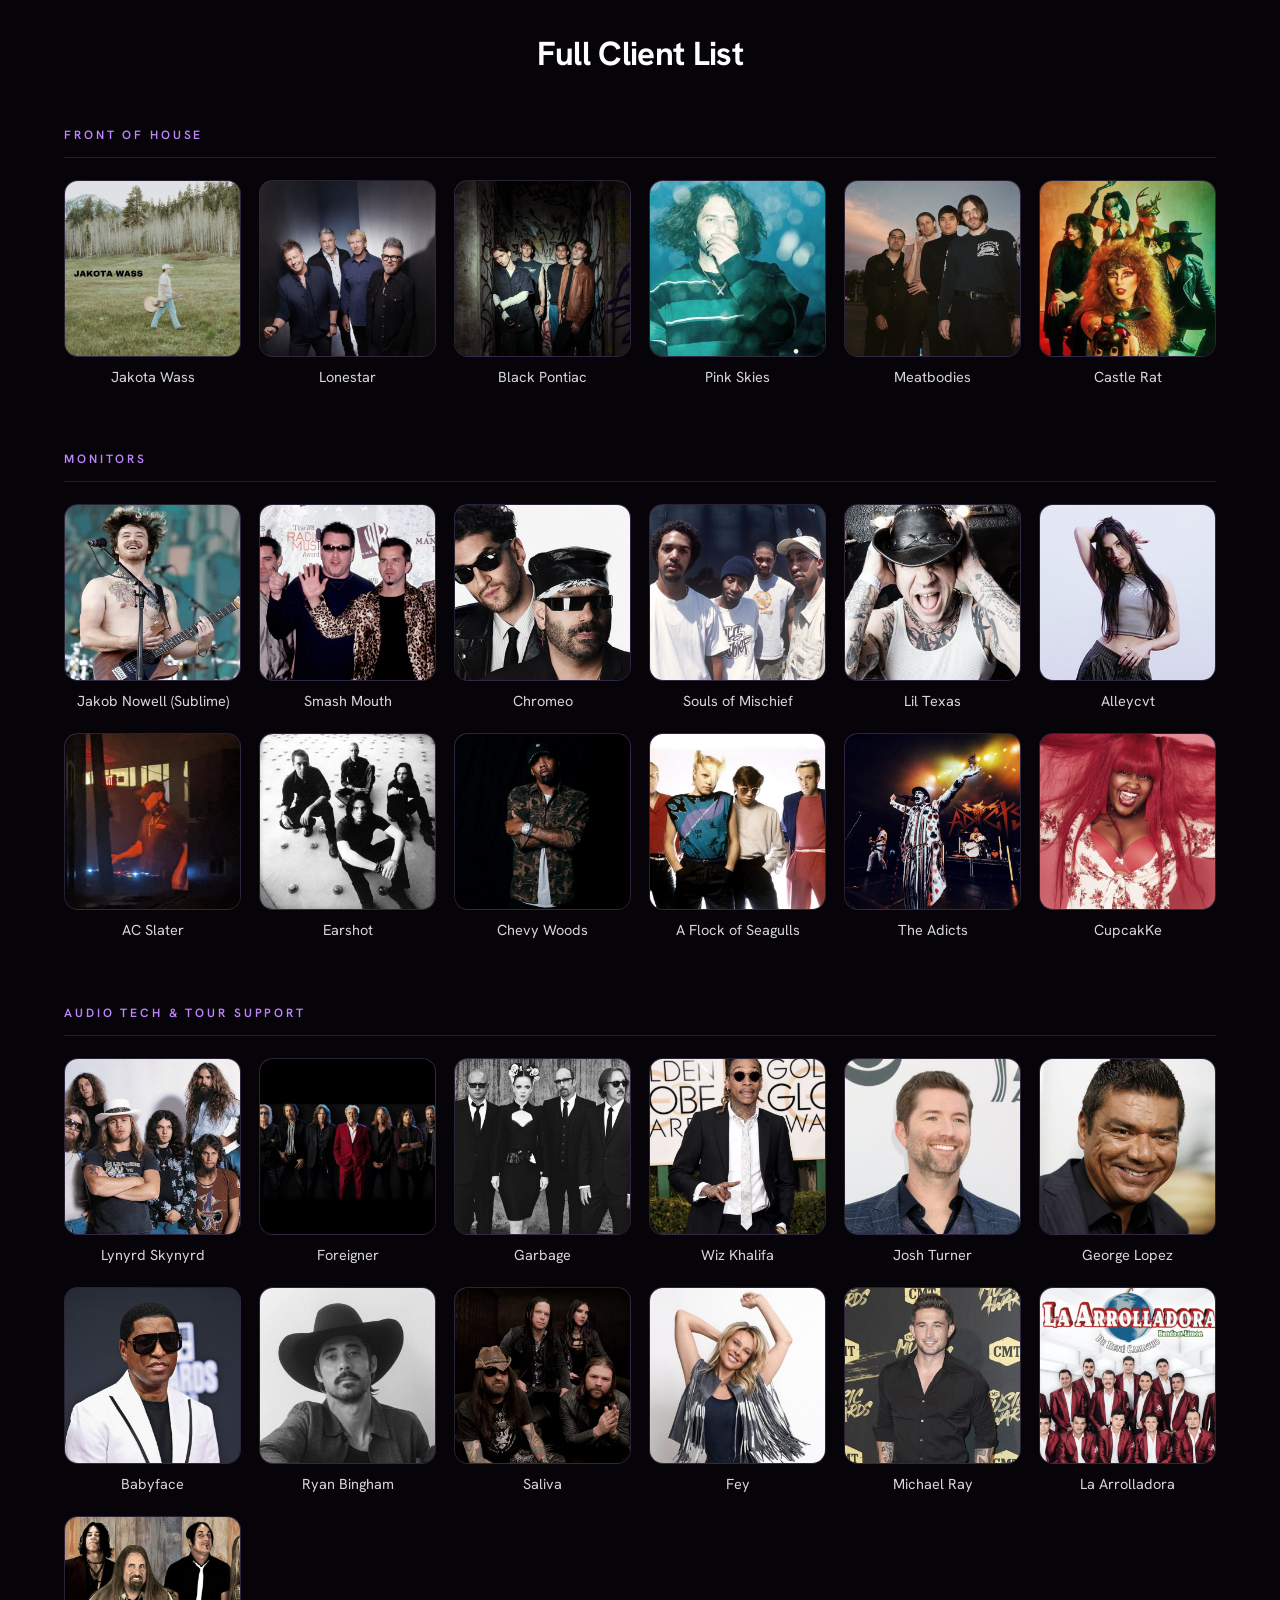
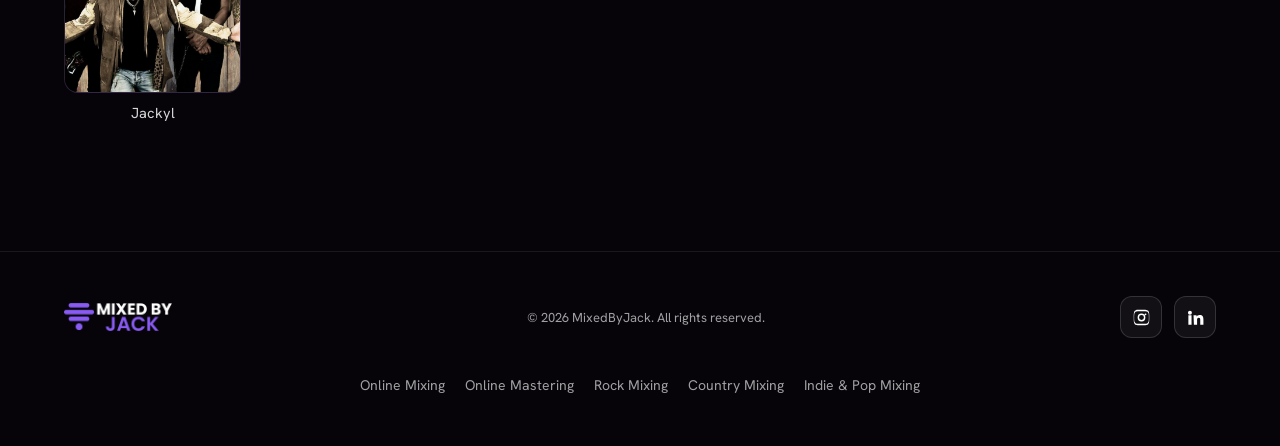
==== commit 29a17aa5: "Restyle (design only): Hanken Grotesk, logo-purple highlights without gradients, square offset butto" ====
--- a/index.html
+++ b/index.html
@@ -26,9 +26,9 @@
 <link rel="apple-touch-icon" href="assets/apple-touch-icon.png">
 <link rel="preconnect" href="https://fonts.googleapis.com">
 <link rel="preconnect" href="https://fonts.gstatic.com" crossorigin>
-<link href="https://fonts.googleapis.com/css2?family=Poppins:ital,wght@0,400;0,500;0,600;0,700;1,400&display=swap" rel="stylesheet">
-<link rel="stylesheet" href="styles.css?v=202610231900">
-<script src="/analytics.js?v=202610231900"></script>
+<link href="https://fonts.googleapis.com/css2?family=Hanken+Grotesk:ital,wght@0,400;0,500;0,600;0,700;0,800;1,400&display=swap" rel="stylesheet">
+<link rel="stylesheet" href="styles.css?v=202610231915">
+<script src="/analytics.js?v=202610231915"></script>
 <script type="application/ld+json">
 {
   "@context": "https://schema.org",
@@ -215,7 +215,7 @@
         </div>
         <div class="wave" aria-hidden="true"><canvas></canvas></div>
         <div class="about-text">
-          <p class="hello">My name is <span>Jack</span>.</p>
+          <p class="hello">My name is <span>Jack</span> Barrington.</p>
           <p>Music has been a huge part of who I am for as long as I can remember. When I'm not mixing, I'm on stage behind a drum set. I was introduced to the instrument at a young age and loved it so much I quite literally built my first set out of pots, pans, a frisbee golf net and whatever else I could find at home. This passion for playing music quickly turned into a deep curiosity for understanding how music is made, from initial recording to final release. I ended up running the audio engineering club at my high school and later leading the unofficial AES chapter at the University of Nevada, Reno.</p>
           <p>These days I primarily work in live sound and do mixing and mastering client work remotely. In the studio I've worked with artists across six continents and have dozens of released songs out on all the major streaming platforms. On the live side I've worked shows for Wiz Khalifa, Lynyrd Skynyrd, Josh Turner, Saliva, Foreigner, Souls of Mischief, and Jakob Nowell, to name a few.</p>
         </div>
@@ -555,6 +555,6 @@
   </div>
 </div>
 
-<script src="main.js?v=202610231900"></script>
+<script src="main.js?v=202610231915"></script>
 </body>
 </html>
--- a/styles.css
+++ b/styles.css
@@ -795,3 +795,40 @@
   .page-hero{min-height:58vh}
   .price-row{flex-direction:column;gap:8px}
 }
+
+/* =========================================================
+   2026-10 restyle (design only): Hanken Grotesk, logo-purple highlights
+   with no gradients or glow, square buttons with a hard offset edge,
+   underlined secondary buttons, boxless service cards, square photos.
+   ========================================================= */
+body{font-family:"Hanken Grotesk",-apple-system,BlinkMacSystemFont,"Segoe UI",sans-serif}
+.h2,.hero h1{text-shadow:none;font-weight:800;letter-spacing:-0.04em}
+.hero h1{line-height:.98}
+.accent{background:none;-webkit-text-fill-color:currentColor;color:#8B5CF6;filter:none;display:inline;padding:0;margin:0;line-height:inherit;text-decoration:none}
+.about-text .hello span{color:#8B5CF6}
+.lede,.hero .subhead,.live-head p,.testimonials .quote{text-shadow:none}
+.hero-rule{display:none}
+.hero .subhead{margin-top:26px}
+/* buttons */
+.btn{border-radius:0;text-transform:none;letter-spacing:-0.005em;font-size:16px;font-weight:600;padding:14px 22px;gap:10px;
+  box-shadow:4px 4px 0 #fff;transition:transform .12s ease,box-shadow .12s ease,background-color .2s ease,color .2s ease}
+.btn-lg{font-size:17.5px;padding:16px 28px}
+.btn-sm,.svc .btn{font-size:15px;letter-spacing:0;padding:10px 16px}
+.btn:hover{background:var(--brand);border-color:var(--brand);color:#fff;transform:translate(2px,2px);box-shadow:2px 2px 0 #fff}
+.nav .btn{box-shadow:3px 3px 0 #fff}
+.btn-ghost{background:none;border-color:transparent;padding-left:6px;padding-right:6px;box-shadow:none;
+  text-decoration:underline;text-underline-offset:6px;text-decoration-thickness:1.5px}
+.btn-ghost:hover{background:none;border-color:transparent;color:#fff;text-decoration-color:var(--brand);box-shadow:none;transform:none}
+.nav.scrolled{background:#08060c;backdrop-filter:none;-webkit-backdrop-filter:none}
+/* service cards: no box, just image + text */
+.svc{border-radius:0;background:none;border:0;overflow:visible}
+.svc.reveal.in:hover{transform:none;background:none;box-shadow:none}
+.svc:hover .svc-media img{transform:none}
+.svc-body{padding:20px 0 0}
+.about-photo{border-radius:0}
+.about-photo::after{display:none}
+.player-card{border-radius:0;backdrop-filter:none;-webkit-backdrop-filter:none;background:#0d0b11}
+.player-card.playing{box-shadow:none}
+.player-card[data-active="after"] .waveform .bar.played{background:#fff;box-shadow:none}
+.ab-toggle,.ab-toggle .thumb,.ab-toggle button{border-radius:0}
+.ab-toggle[data-state="after"] .thumb{background:var(--brand)}
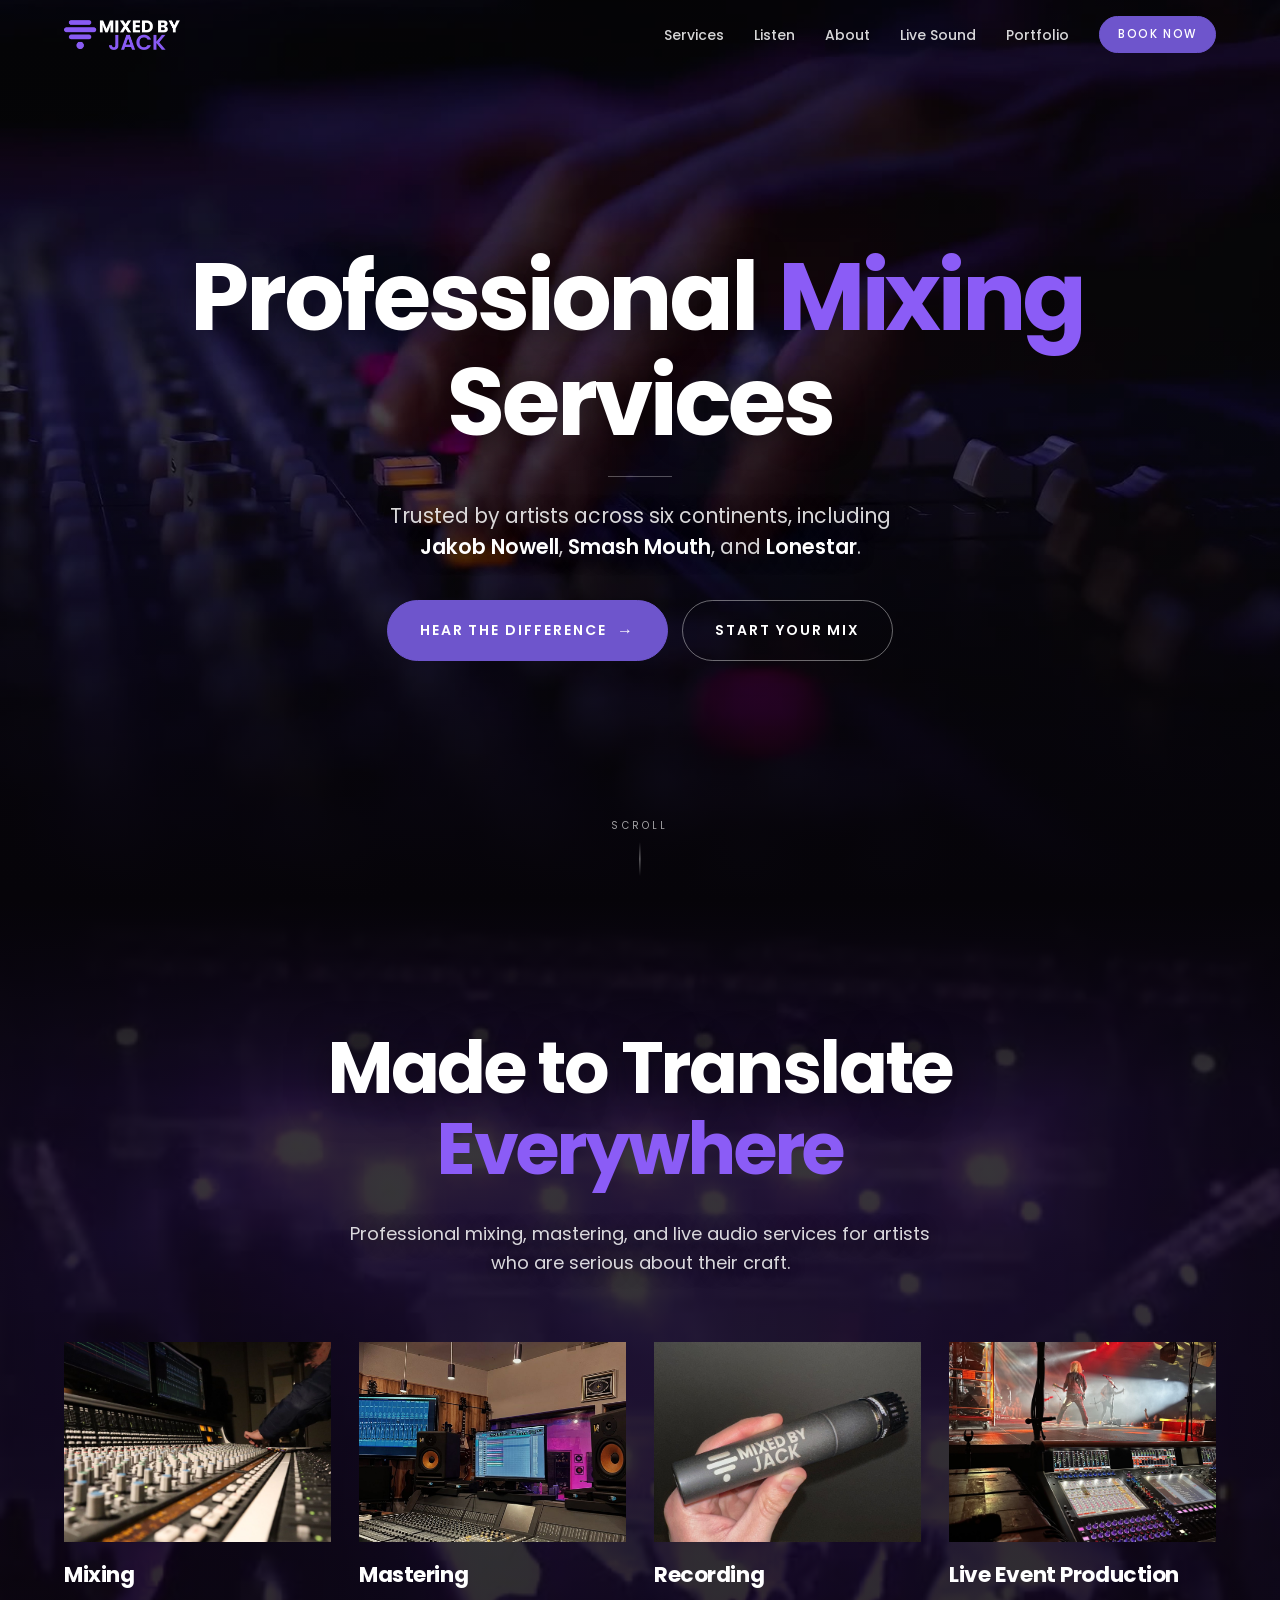
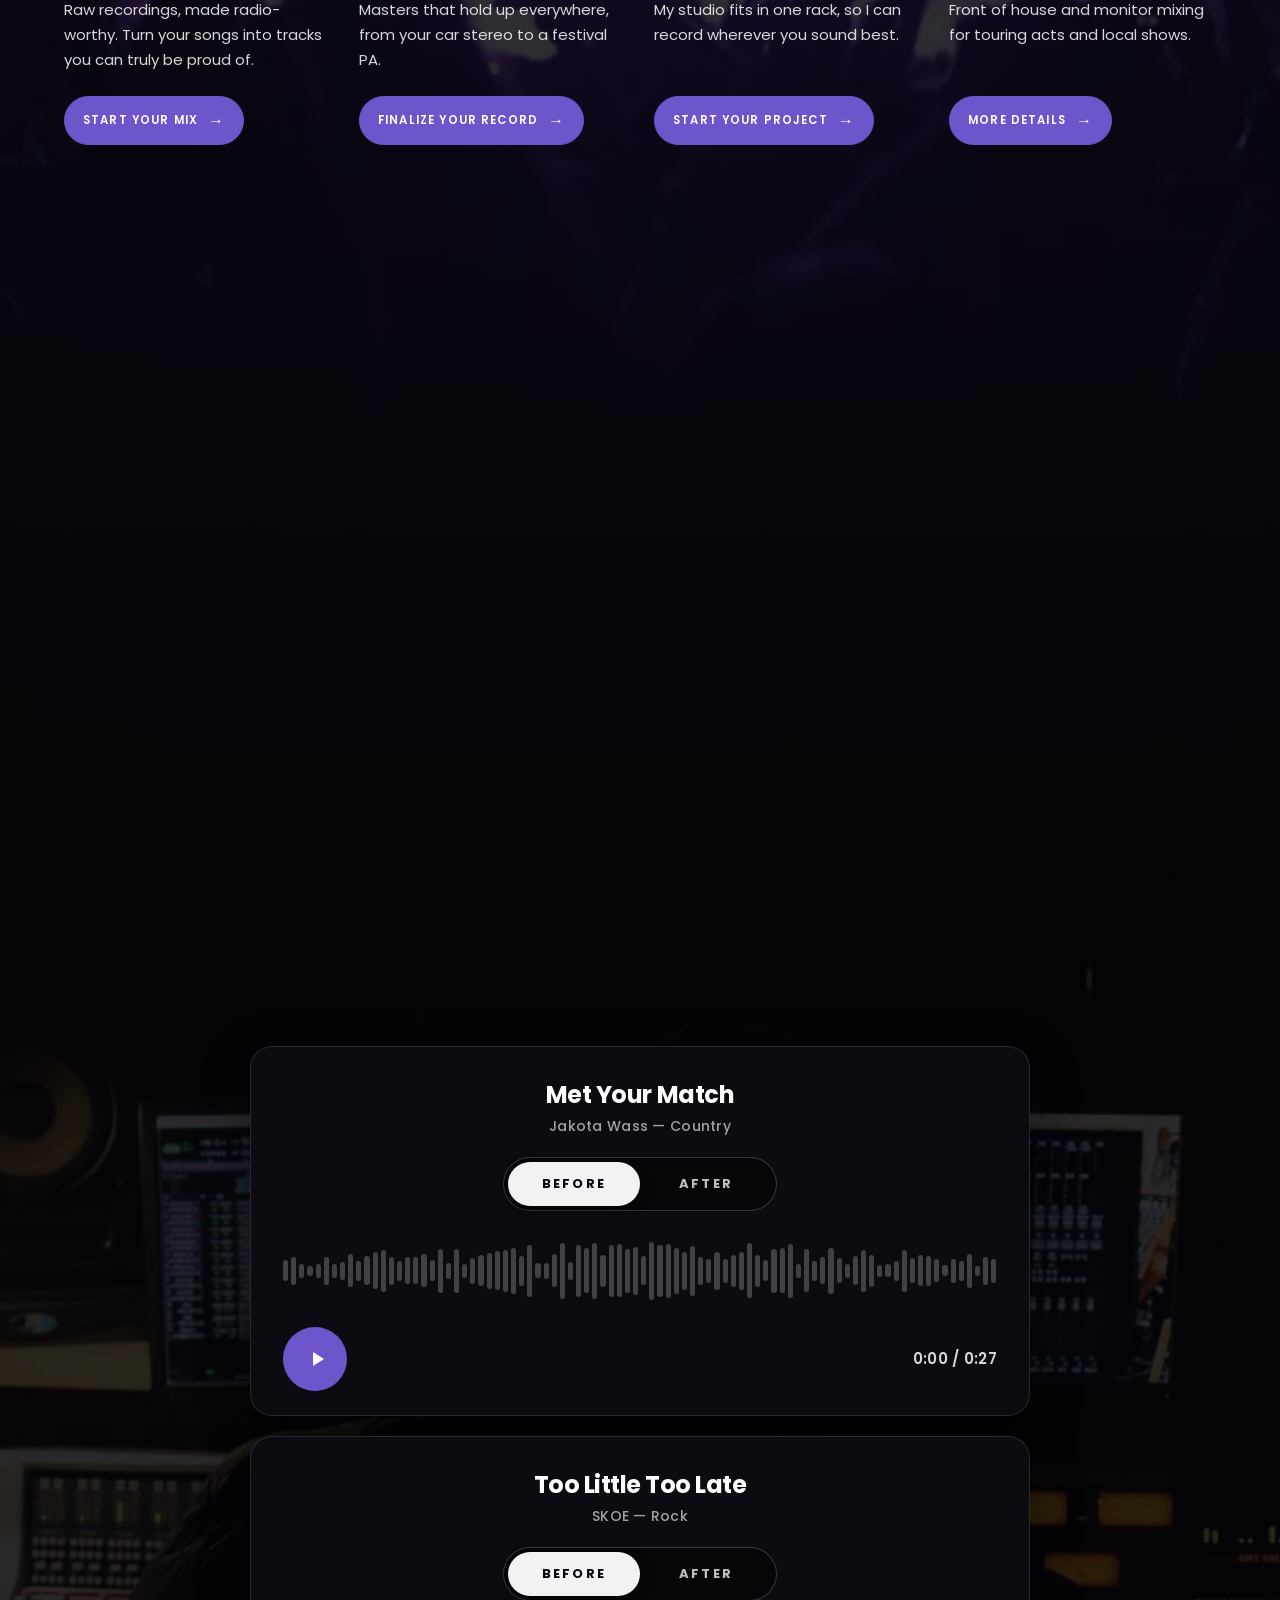
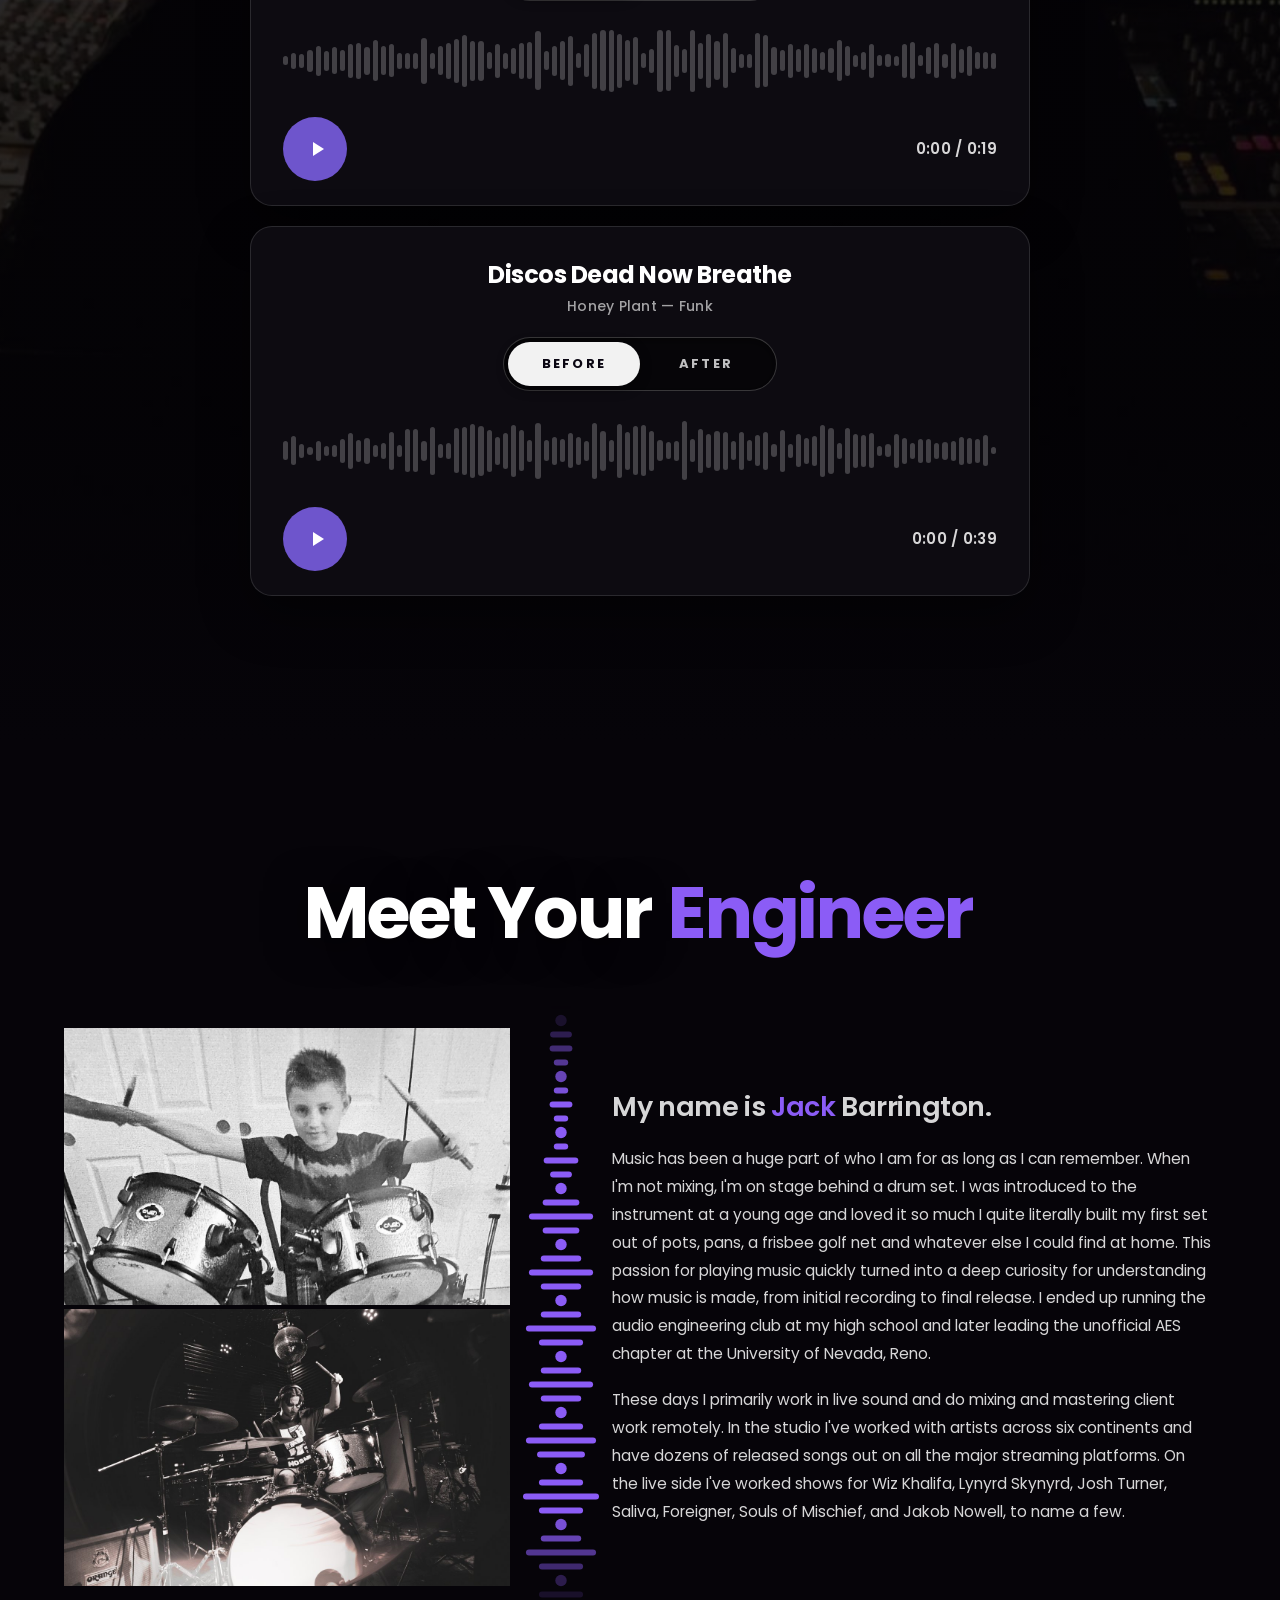
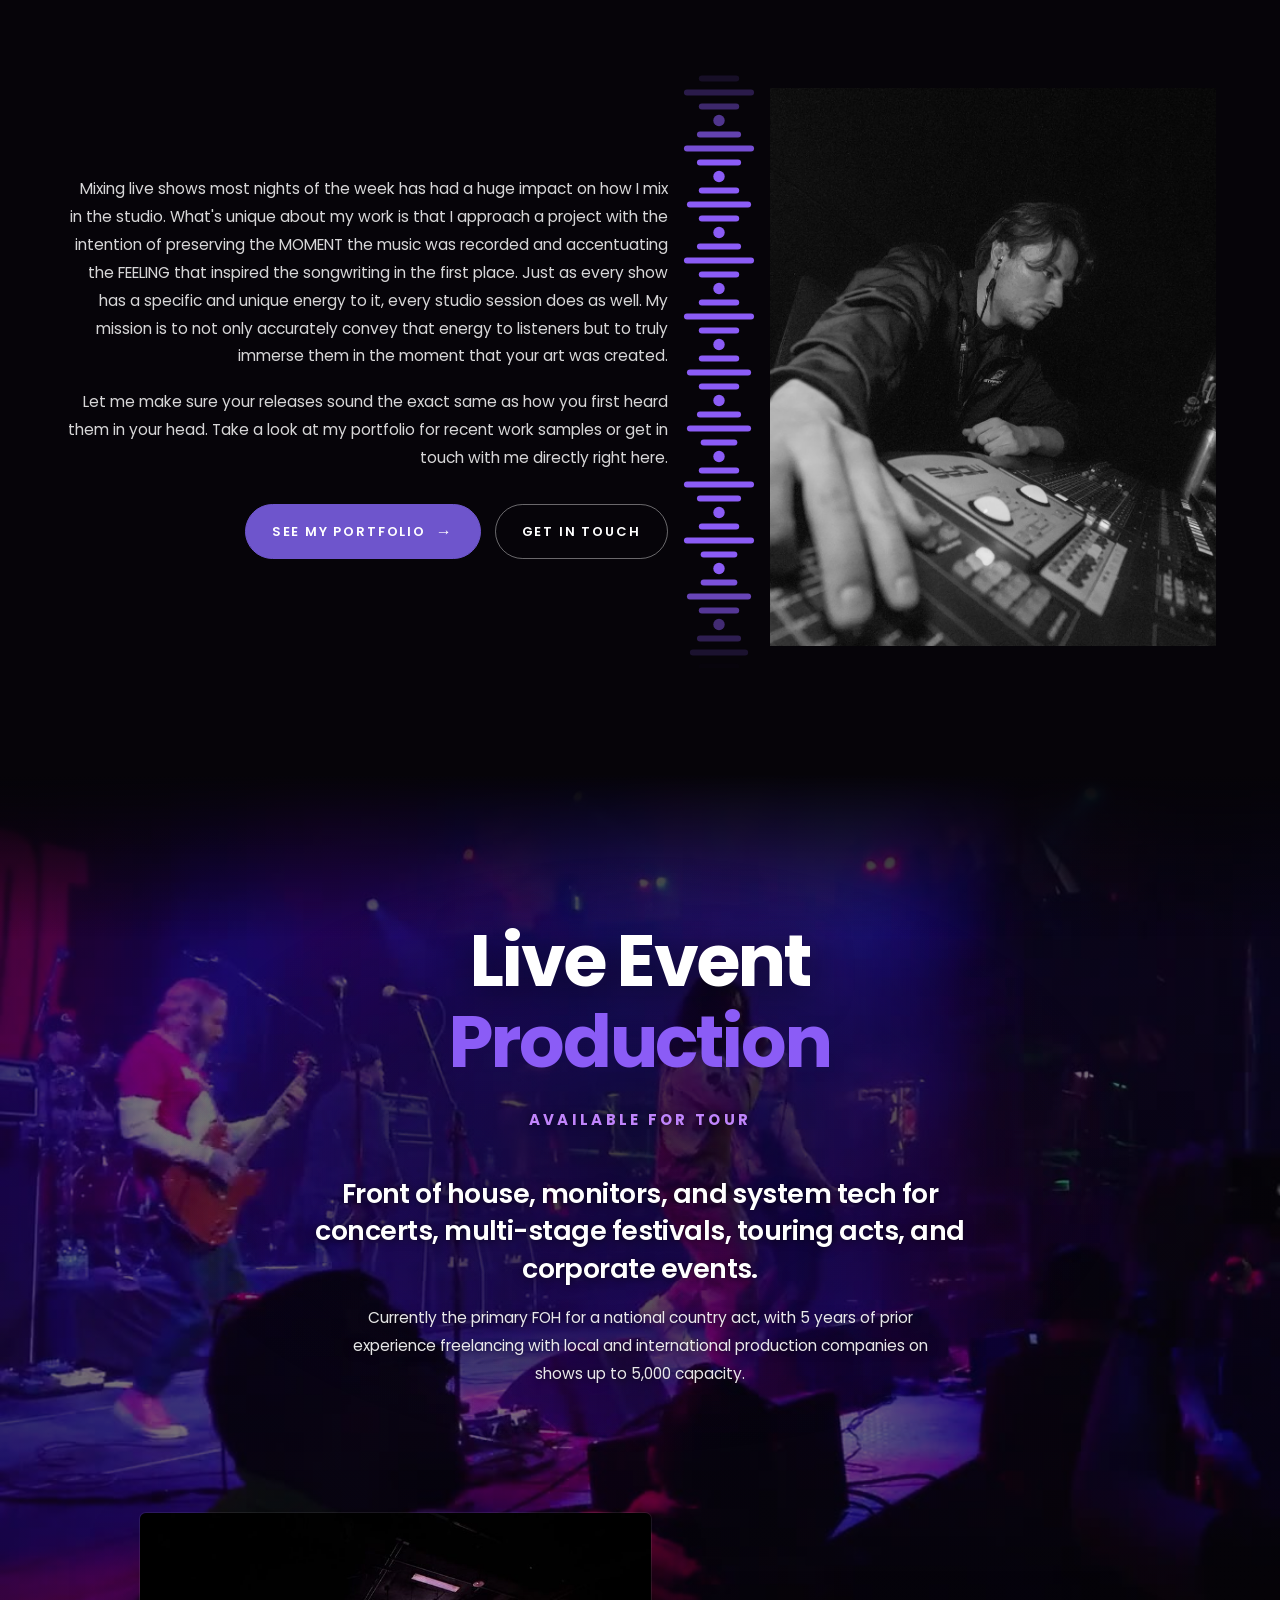
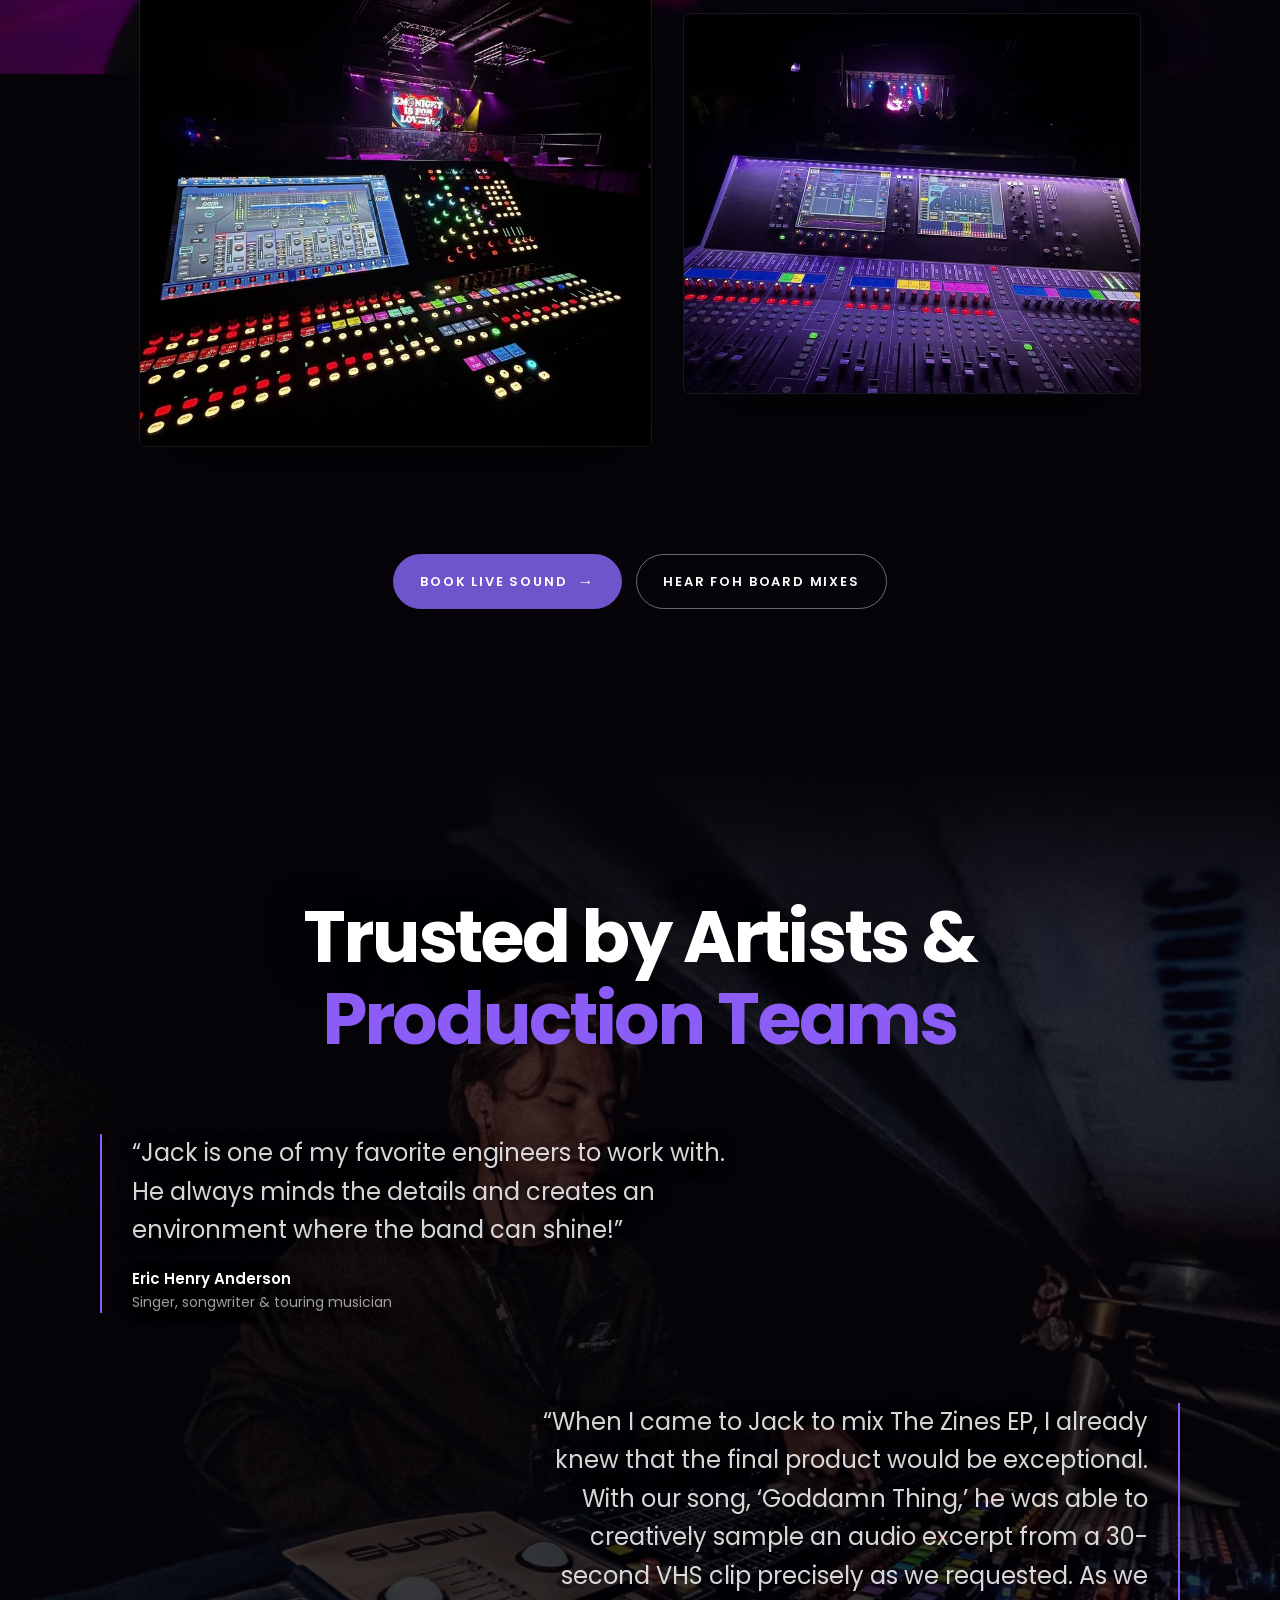
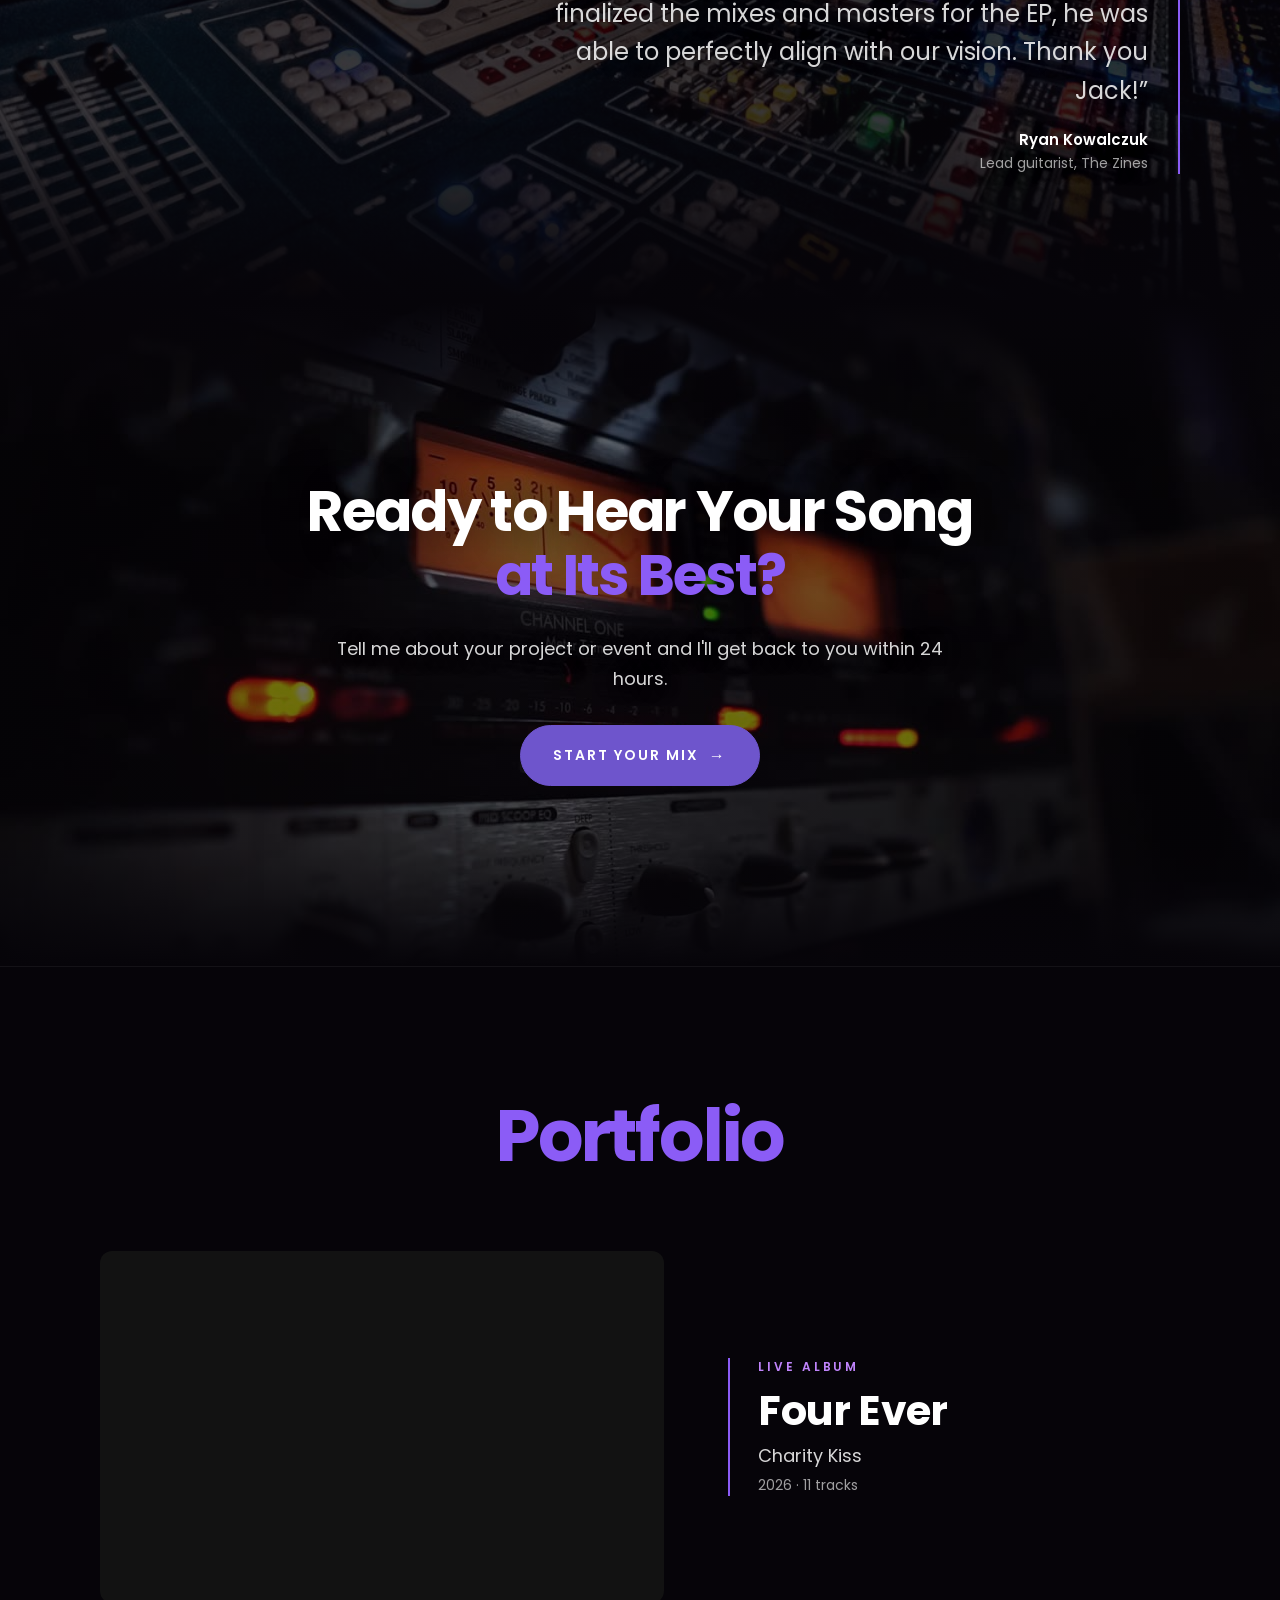
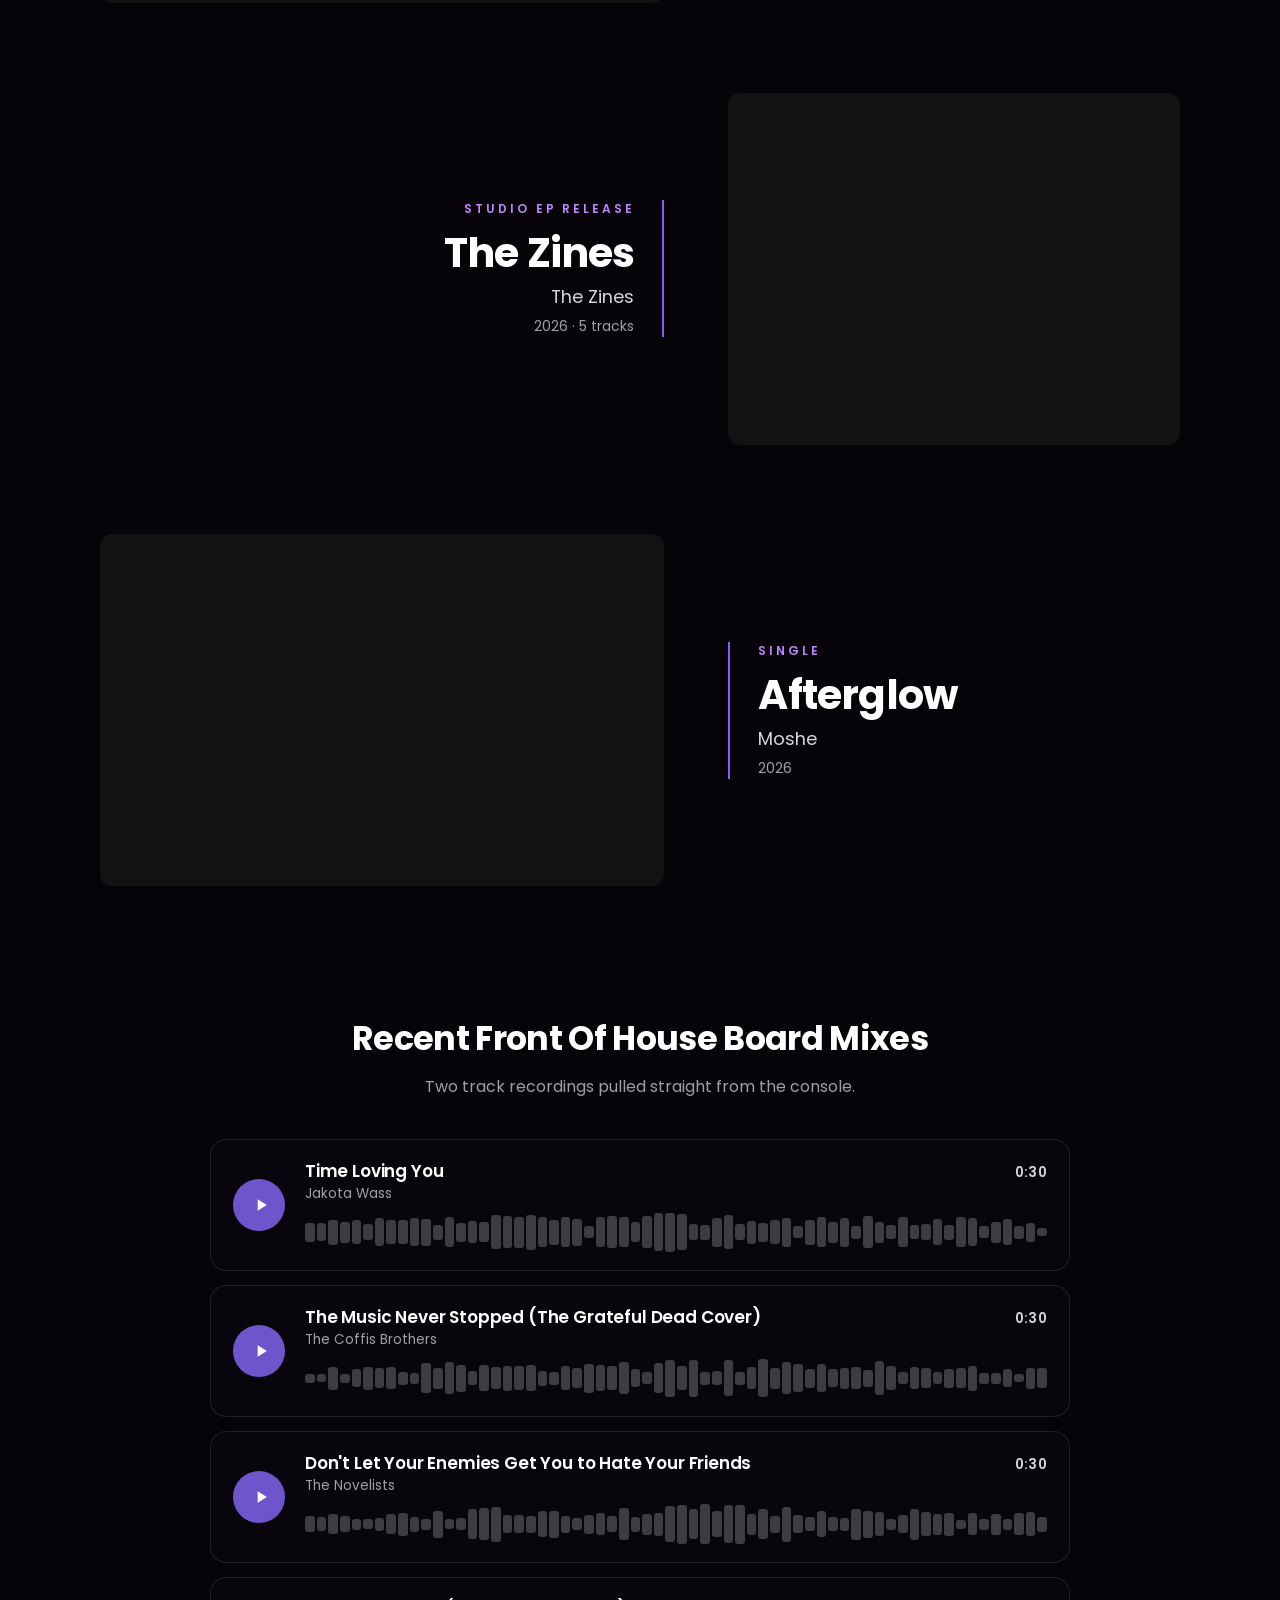
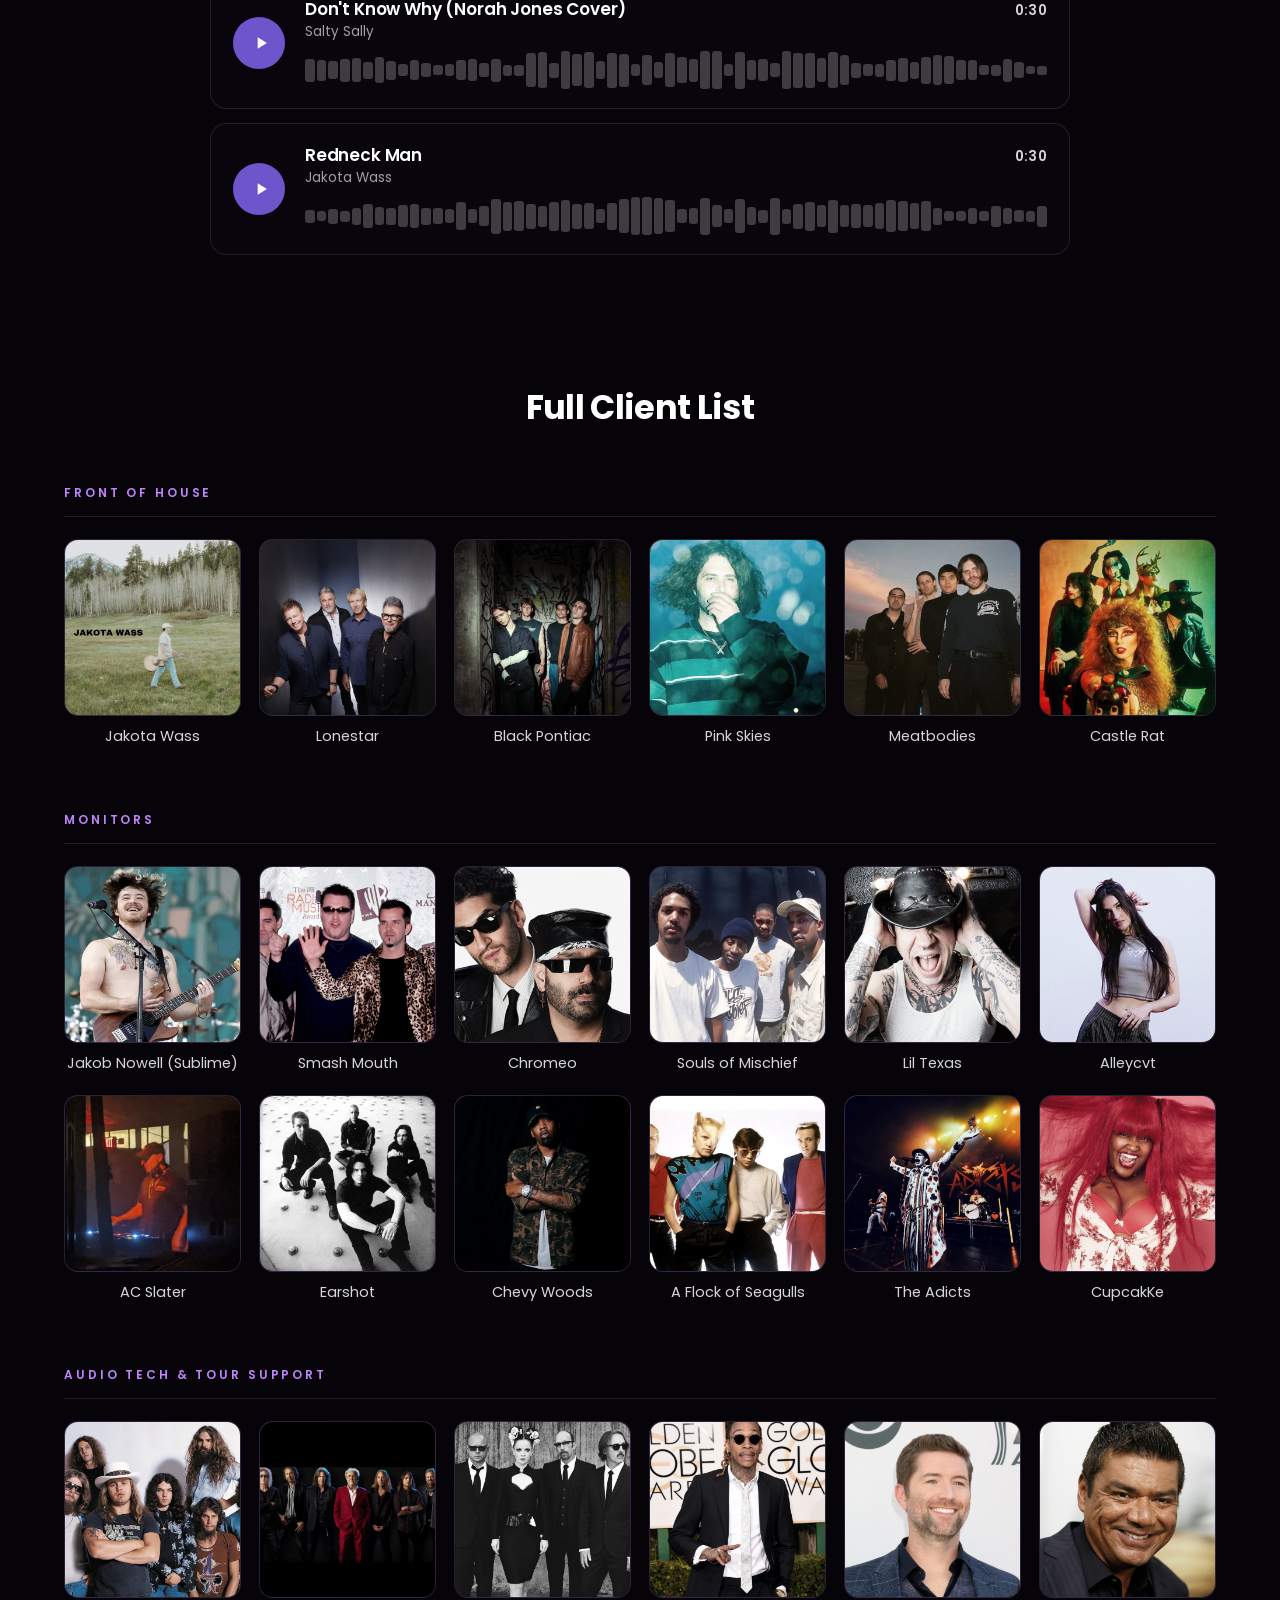
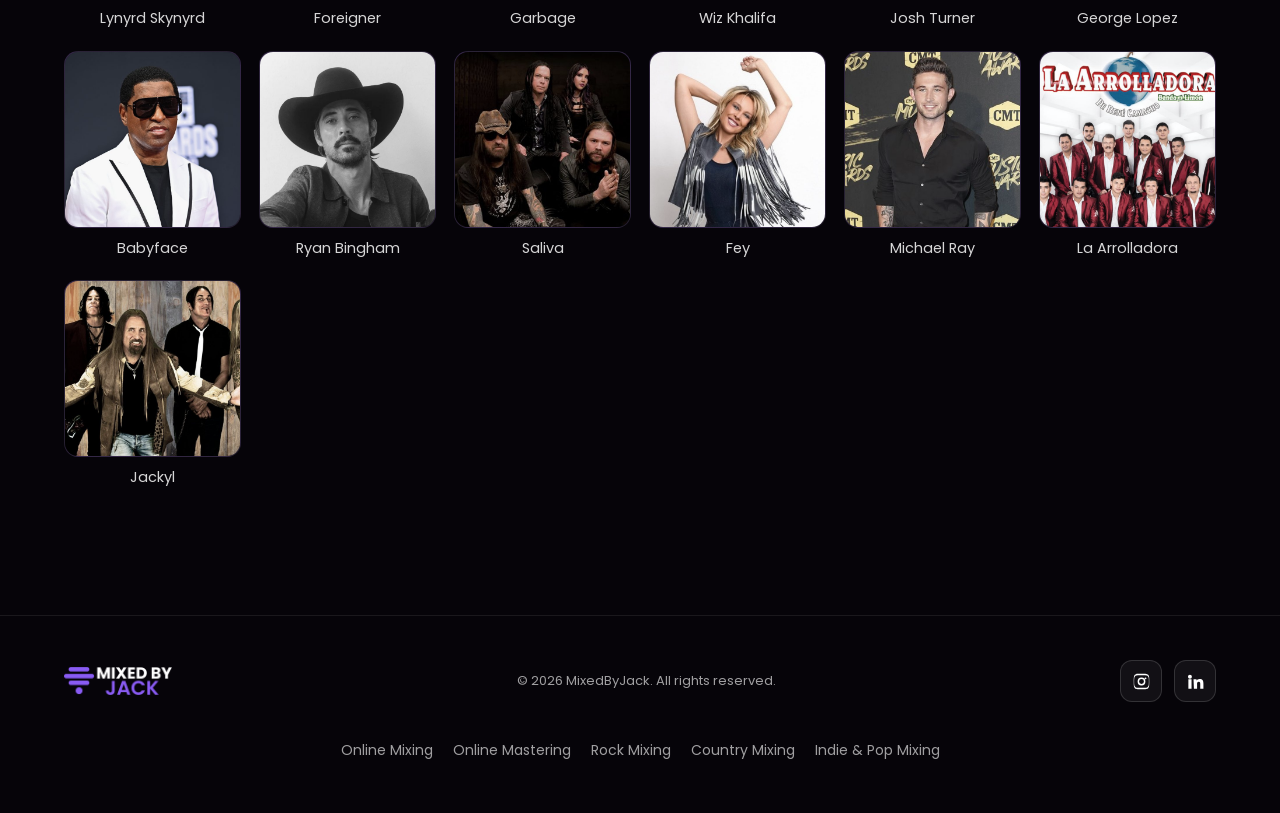
==== commit a8ca53b9: "Restyle revision: back to the original type and pill buttons, flattened (no gradients, glows or puls" ====
--- a/index.html
+++ b/index.html
@@ -26,9 +26,9 @@
 <link rel="apple-touch-icon" href="assets/apple-touch-icon.png">
 <link rel="preconnect" href="https://fonts.googleapis.com">
 <link rel="preconnect" href="https://fonts.gstatic.com" crossorigin>
-<link href="https://fonts.googleapis.com/css2?family=Hanken+Grotesk:ital,wght@0,400;0,500;0,600;0,700;0,800;1,400&display=swap" rel="stylesheet">
-<link rel="stylesheet" href="styles.css?v=202610231915">
-<script src="/analytics.js?v=202610231915"></script>
+<link href="https://fonts.googleapis.com/css2?family=Poppins:ital,wght@0,400;0,500;0,600;0,700;1,400&display=swap" rel="stylesheet">
+<link rel="stylesheet" href="styles.css?v=202610231935">
+<script src="/analytics.js?v=202610231935"></script>
 <script type="application/ld+json">
 {
   "@context": "https://schema.org",
@@ -555,6 +555,6 @@
   </div>
 </div>
 
-<script src="main.js?v=202610231915"></script>
+<script src="main.js?v=202610231935"></script>
 </body>
 </html>
--- a/styles.css
+++ b/styles.css
@@ -797,38 +797,42 @@
 }
 
 /* =========================================================
-   2026-10 restyle (design only): Hanken Grotesk, logo-purple highlights
-   with no gradients or glow, square buttons with a hard offset edge,
-   underlined secondary buttons, boxless service cards, square photos.
-   ========================================================= */
-body{font-family:"Hanken Grotesk",-apple-system,BlinkMacSystemFont,"Segoe UI",sans-serif}
-.h2,.hero h1{text-shadow:none;font-weight:800;letter-spacing:-0.04em}
-.hero h1{line-height:.98}
-.accent{background:none;-webkit-text-fill-color:currentColor;color:#8B5CF6;filter:none;display:inline;padding:0;margin:0;line-height:inherit;text-decoration:none}
+   2026-10 restyle (design only): original type and pill buttons, but flat.
+   No gradients, no glows. Highlighted words use the logo purple.
+   ========================================================= */
+:root{--flat:#6E55CC;--flat-hover:#5E47B5;--purple-glow:transparent}
+.accent{background:none;-webkit-text-fill-color:currentColor;color:#8B5CF6;filter:none}
 .about-text .hello span{color:#8B5CF6}
-.lede,.hero .subhead,.live-head p,.testimonials .quote{text-shadow:none}
-.hero-rule{display:none}
-.hero .subhead{margin-top:26px}
-/* buttons */
-.btn{border-radius:0;text-transform:none;letter-spacing:-0.005em;font-size:16px;font-weight:600;padding:14px 22px;gap:10px;
-  box-shadow:4px 4px 0 #fff;transition:transform .12s ease,box-shadow .12s ease,background-color .2s ease,color .2s ease}
-.btn-lg{font-size:17.5px;padding:16px 28px}
-.btn-sm,.svc .btn{font-size:15px;letter-spacing:0;padding:10px 16px}
-.btn:hover{background:var(--brand);border-color:var(--brand);color:#fff;transform:translate(2px,2px);box-shadow:2px 2px 0 #fff}
-.nav .btn{box-shadow:3px 3px 0 #fff}
-.btn-ghost{background:none;border-color:transparent;padding-left:6px;padding-right:6px;box-shadow:none;
-  text-decoration:underline;text-underline-offset:6px;text-decoration-thickness:1.5px}
-.btn-ghost:hover{background:none;border-color:transparent;color:#fff;text-decoration-color:var(--brand);box-shadow:none;transform:none}
-.nav.scrolled{background:#08060c;backdrop-filter:none;-webkit-backdrop-filter:none}
-/* service cards: no box, just image + text */
+.hero-rule{background:rgba(255,255,255,.3)}
+/* buttons: same pills as before, flat and calmer */
+.btn{background:var(--flat);border-color:var(--flat)}
+.btn:hover{background:var(--flat-hover);border-color:var(--flat-hover);color:#fff}
+.btn-ghost{background:transparent;border-color:rgba(255,255,255,.4)}
+.btn-ghost:hover{background:rgba(255,255,255,.08);border-color:rgba(255,255,255,.7)}
+/* service cards and photos */
 .svc{border-radius:0;background:none;border:0;overflow:visible}
 .svc.reveal.in:hover{transform:none;background:none;box-shadow:none}
 .svc:hover .svc-media img{transform:none}
 .svc-body{padding:20px 0 0}
 .about-photo{border-radius:0}
 .about-photo::after{display:none}
-.player-card{border-radius:0;backdrop-filter:none;-webkit-backdrop-filter:none;background:#0d0b11}
-.player-card.playing{box-shadow:none}
-.player-card[data-active="after"] .waveform .bar.played{background:#fff;box-shadow:none}
-.ab-toggle,.ab-toggle .thumb,.ab-toggle button{border-radius:0}
-.ab-toggle[data-state="after"] .thumb{background:var(--brand)}
+/* players and toggles without glow */
+.player-card{backdrop-filter:none;-webkit-backdrop-filter:none;background:#0d0b11}
+.player-card.playing{box-shadow:none;border-color:rgba(255,255,255,.25)}
+.player-card[data-active="after"] .waveform .bar.played{background:#8B5CF6;box-shadow:none}
+.player-card[data-active="before"] .waveform .bar.played{box-shadow:none}
+.ab-toggle[data-state="after"] .thumb{background:var(--flat);box-shadow:0 2px 8px rgba(0,0,0,.4)}
+.play-btn,.play-btn:hover{background:var(--flat);box-shadow:none}
+.board-row .play-btn{box-shadow:none}
+.player-card.playing .status .dot,.fv-badge i,.pulse-dot{box-shadow:none}
+.choice input:checked + span{background:var(--flat);box-shadow:none}
+.dropzone .icon,.success .check{background:var(--flat);box-shadow:none}
+.fv-icon{background:var(--flat);box-shadow:none}
+.feature-video{box-shadow:0 0 0 1px rgba(255,255,255,.08),0 40px 90px -30px rgba(0,0,0,.85)}
+@keyframes abRing{0%,100%{box-shadow:inset 0 2px 8px rgba(0,0,0,.4)}}
+@keyframes abGlow{0%,100%{color:rgba(255,255,255,.8)}50%{color:#fff}}
+/* iPhones in Low Power Mode block background videos and show a play icon; hide it */
+video::-webkit-media-controls-start-playback-button{display:none!important;-webkit-appearance:none}
+video::-webkit-media-controls{display:none!important}
+.feature-video video::-webkit-media-controls{display:flex!important}
+.play-btn::before{display:none}
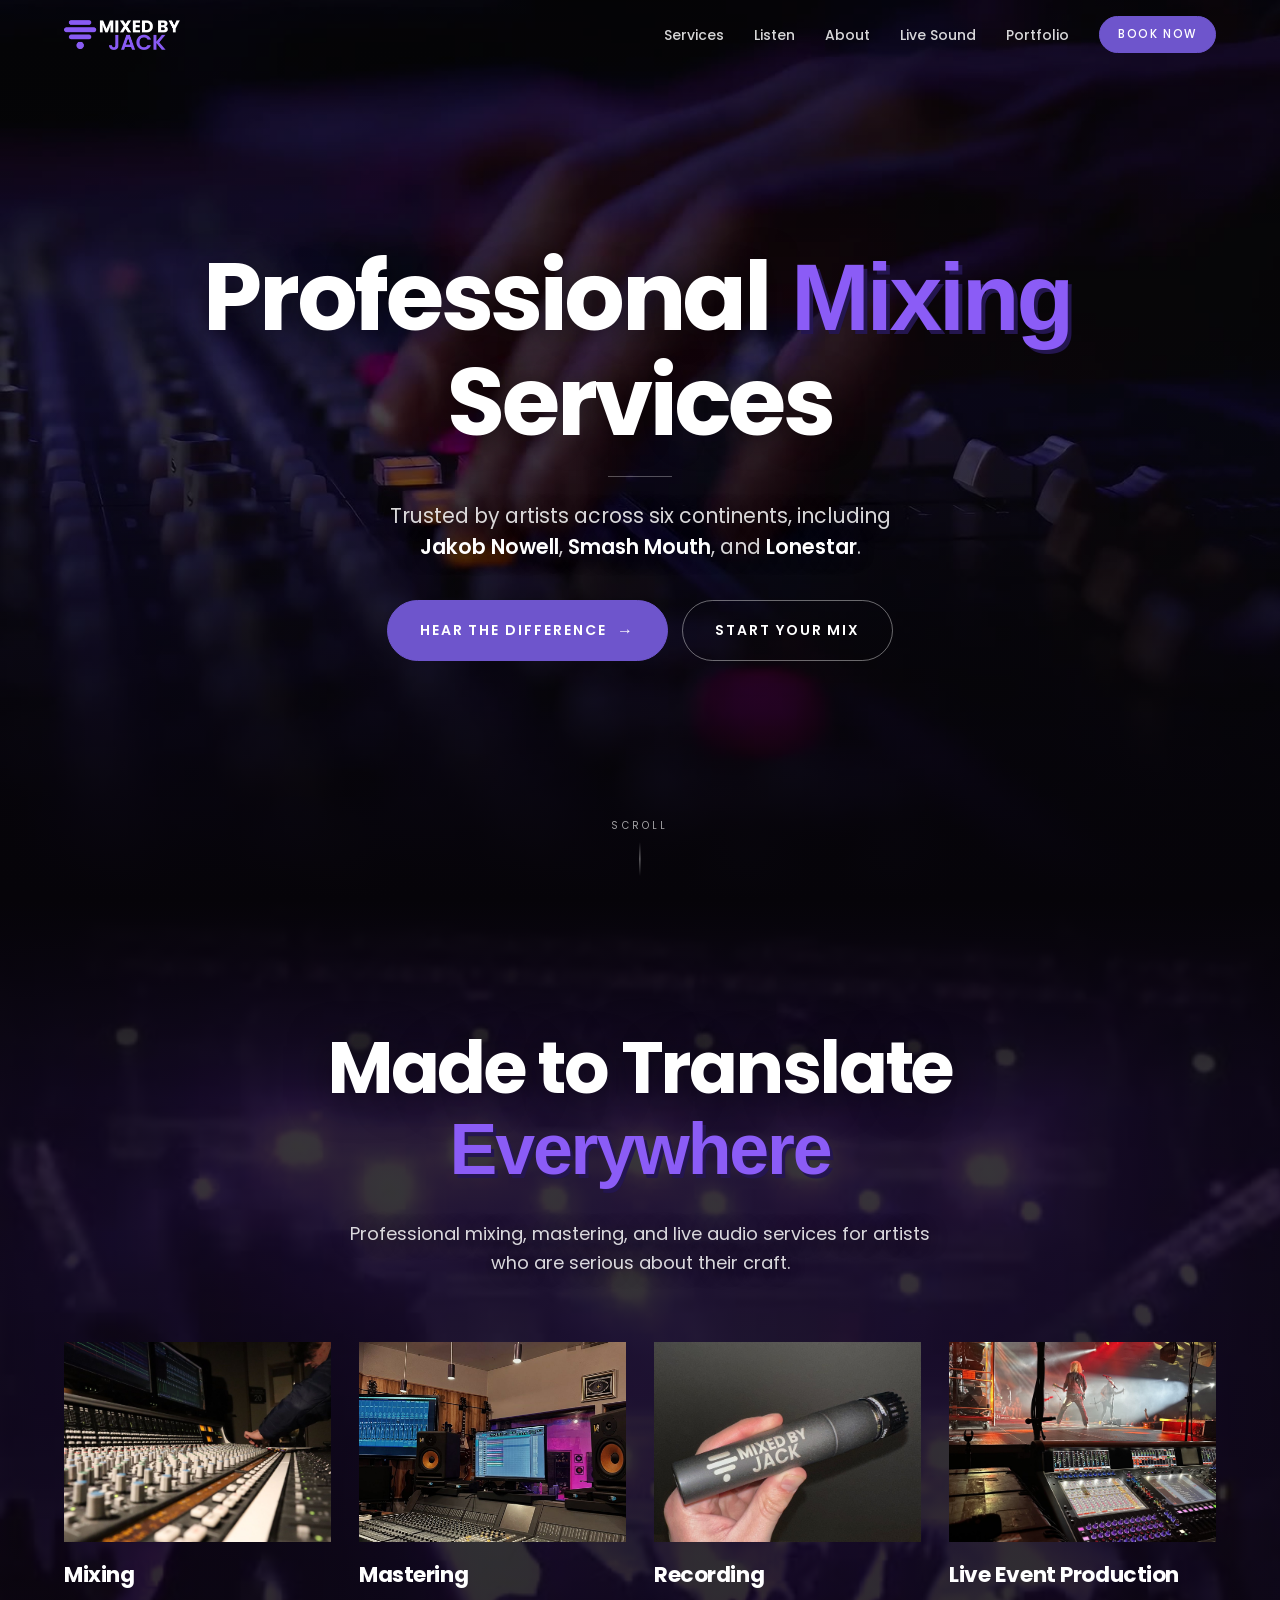
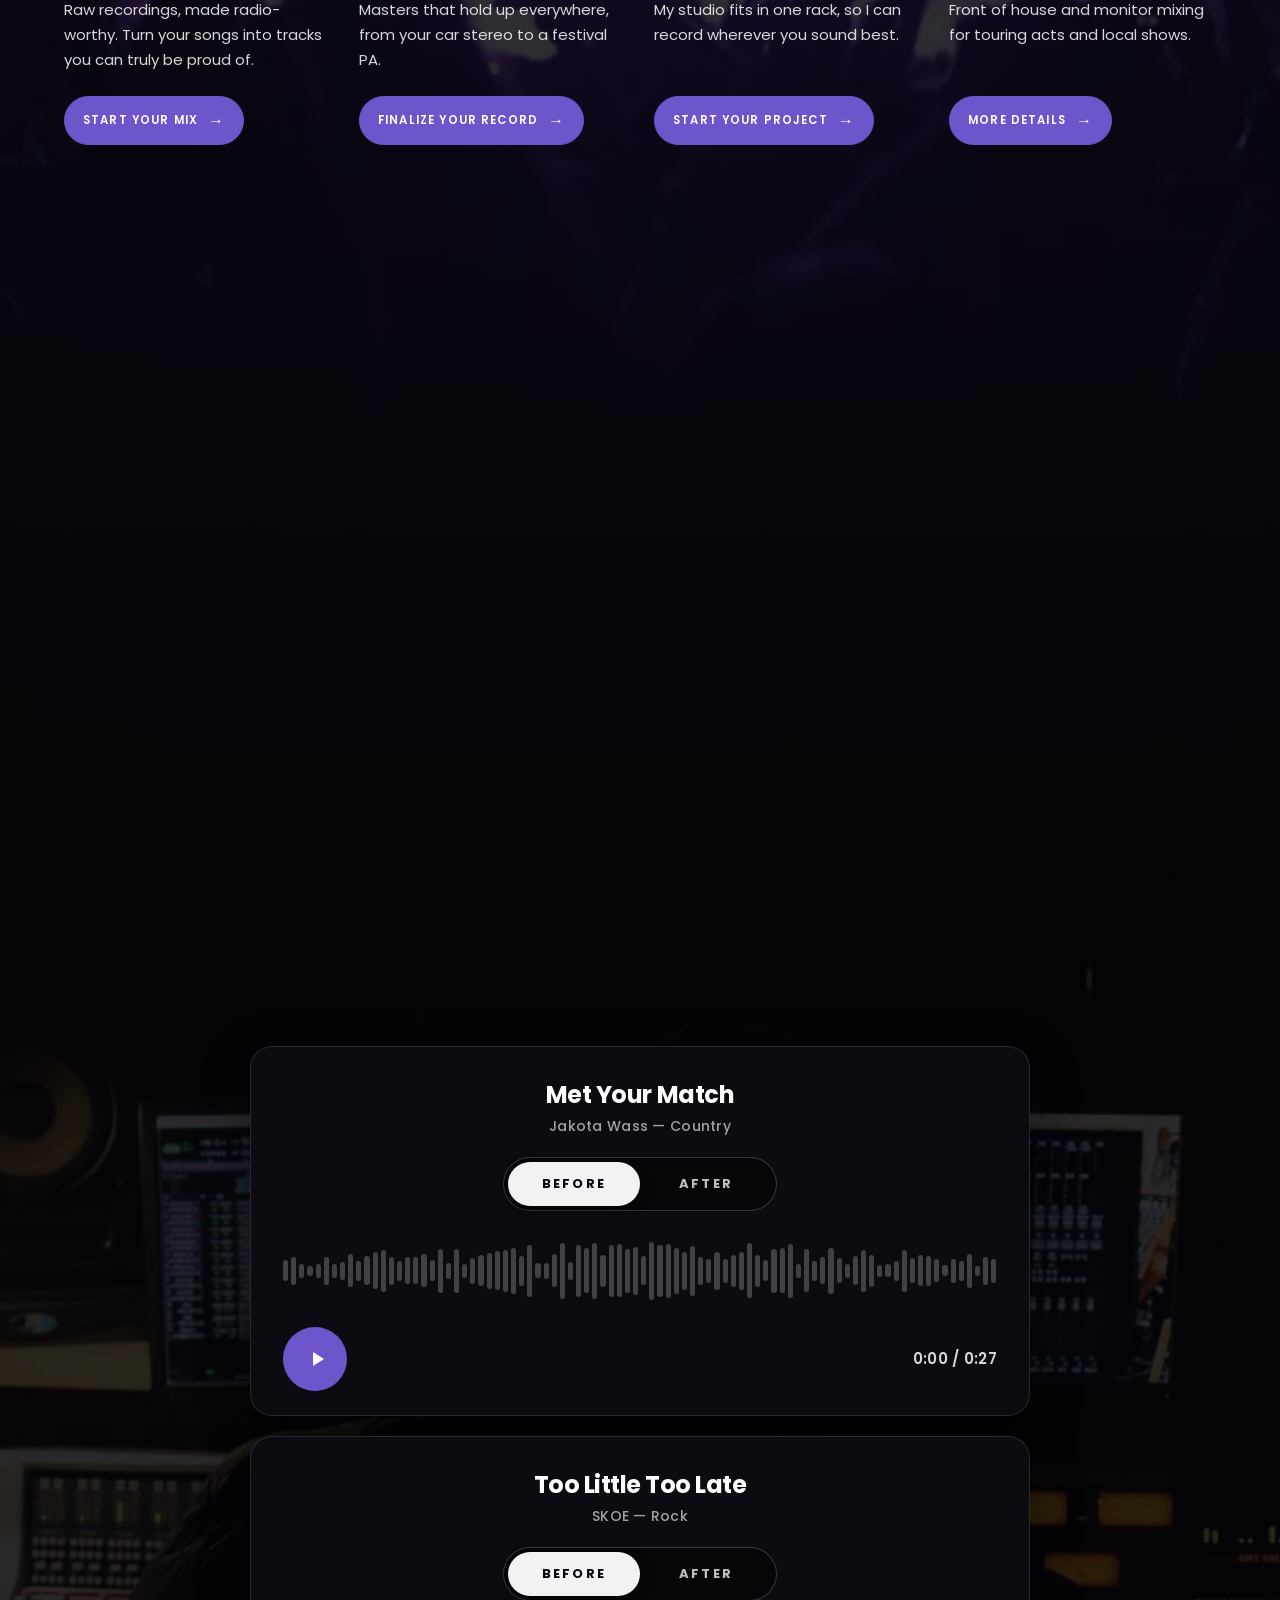
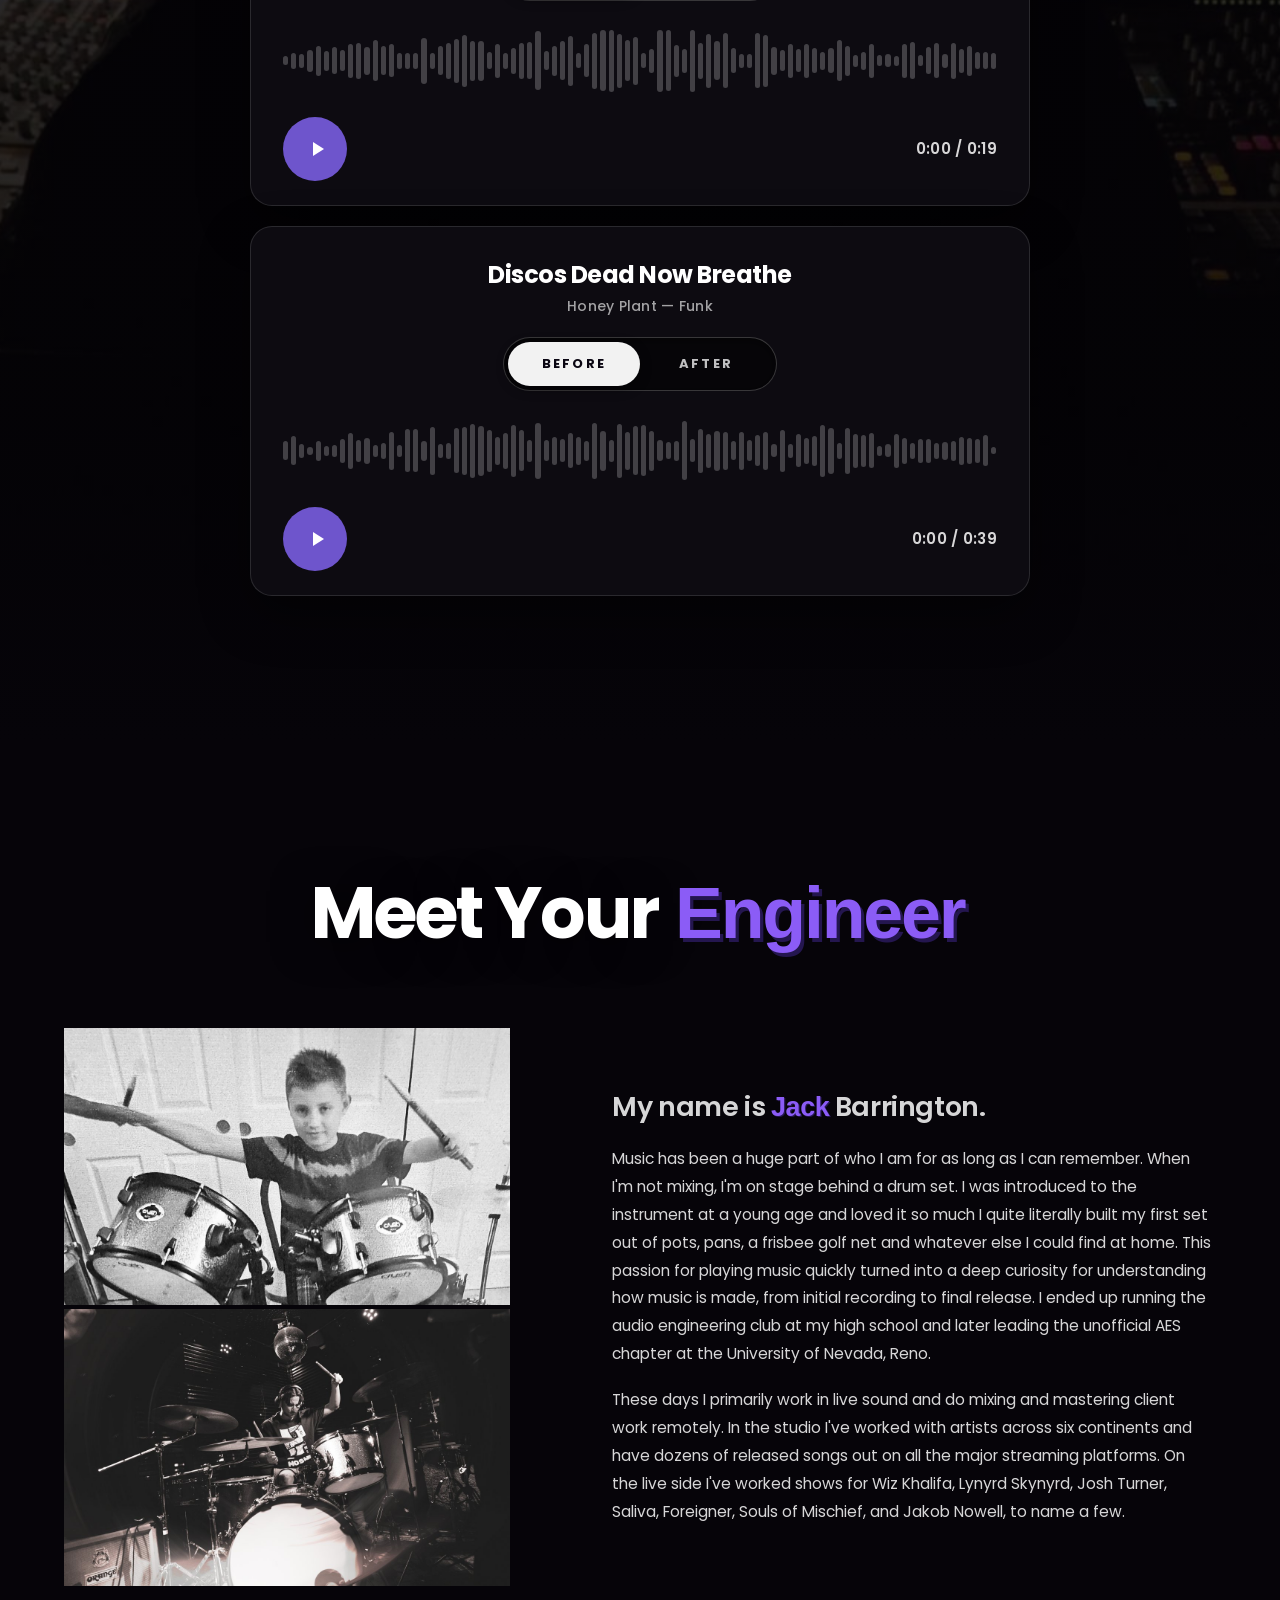
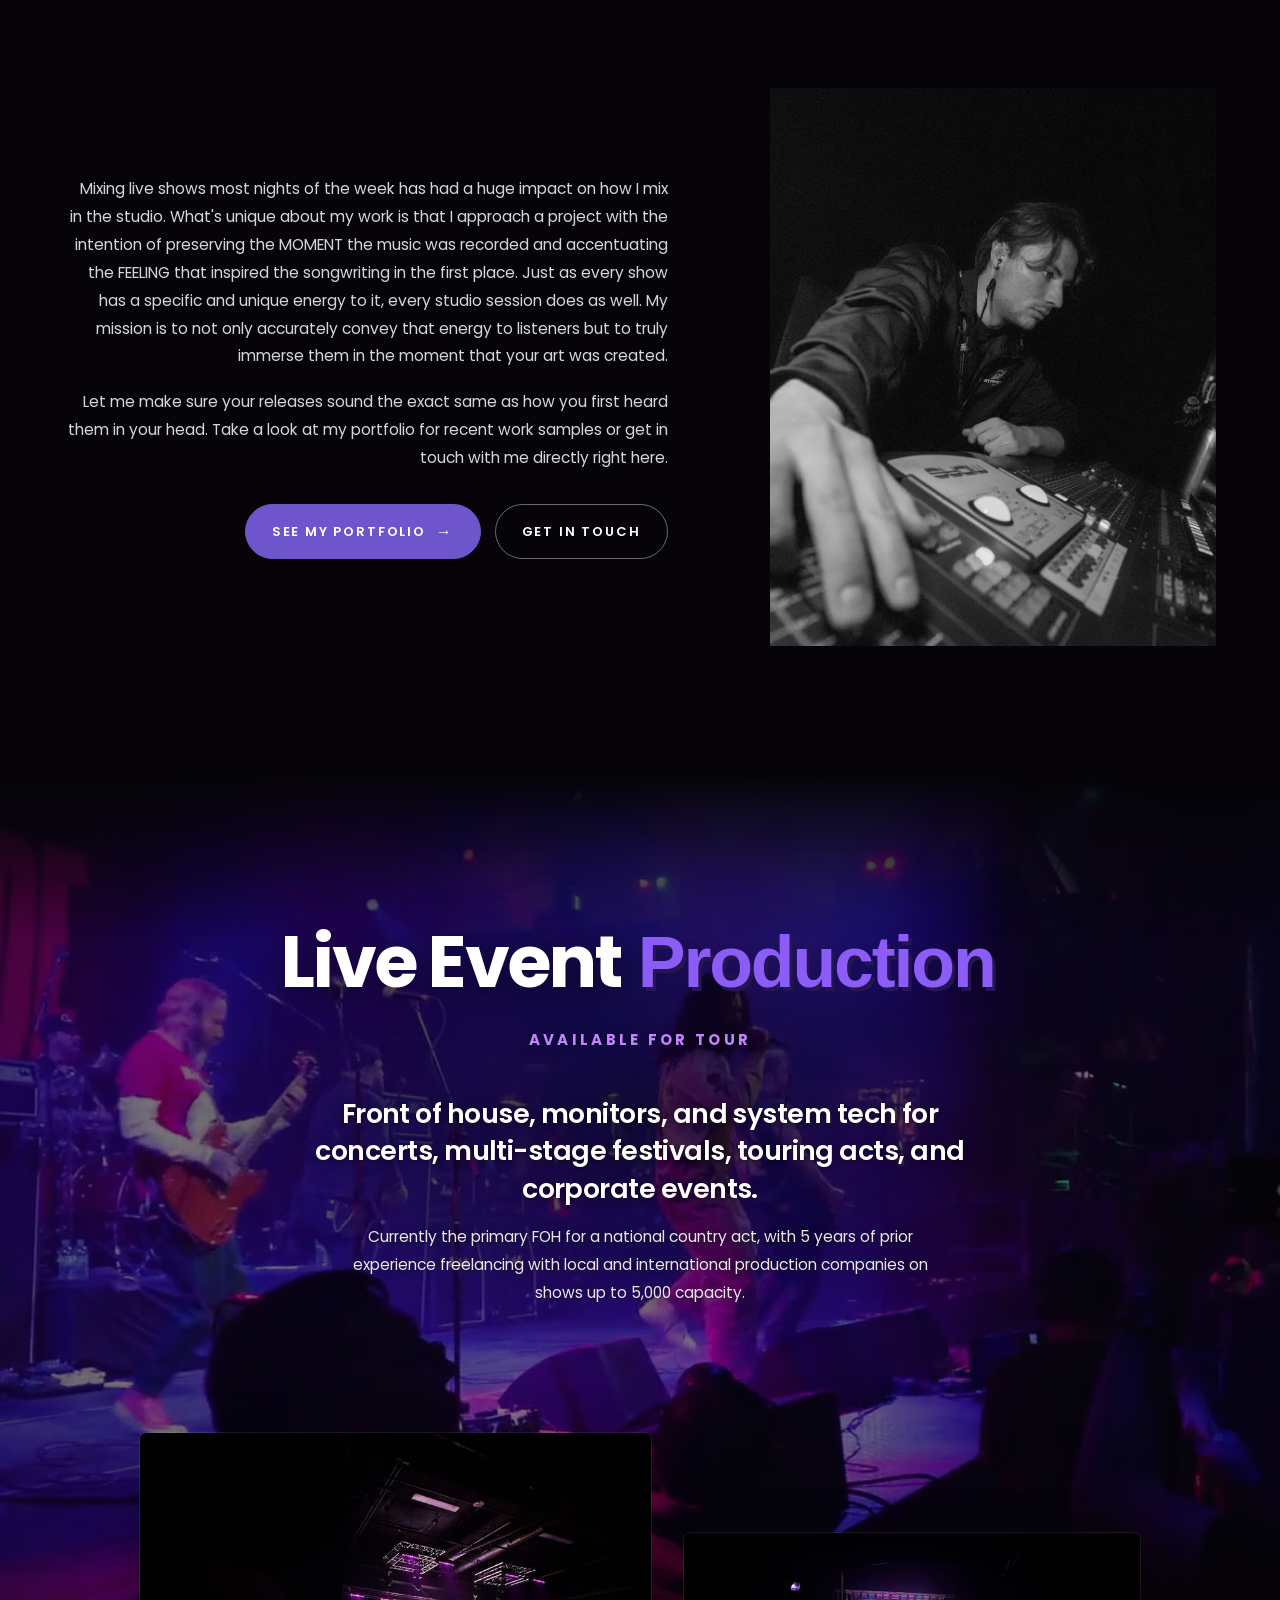
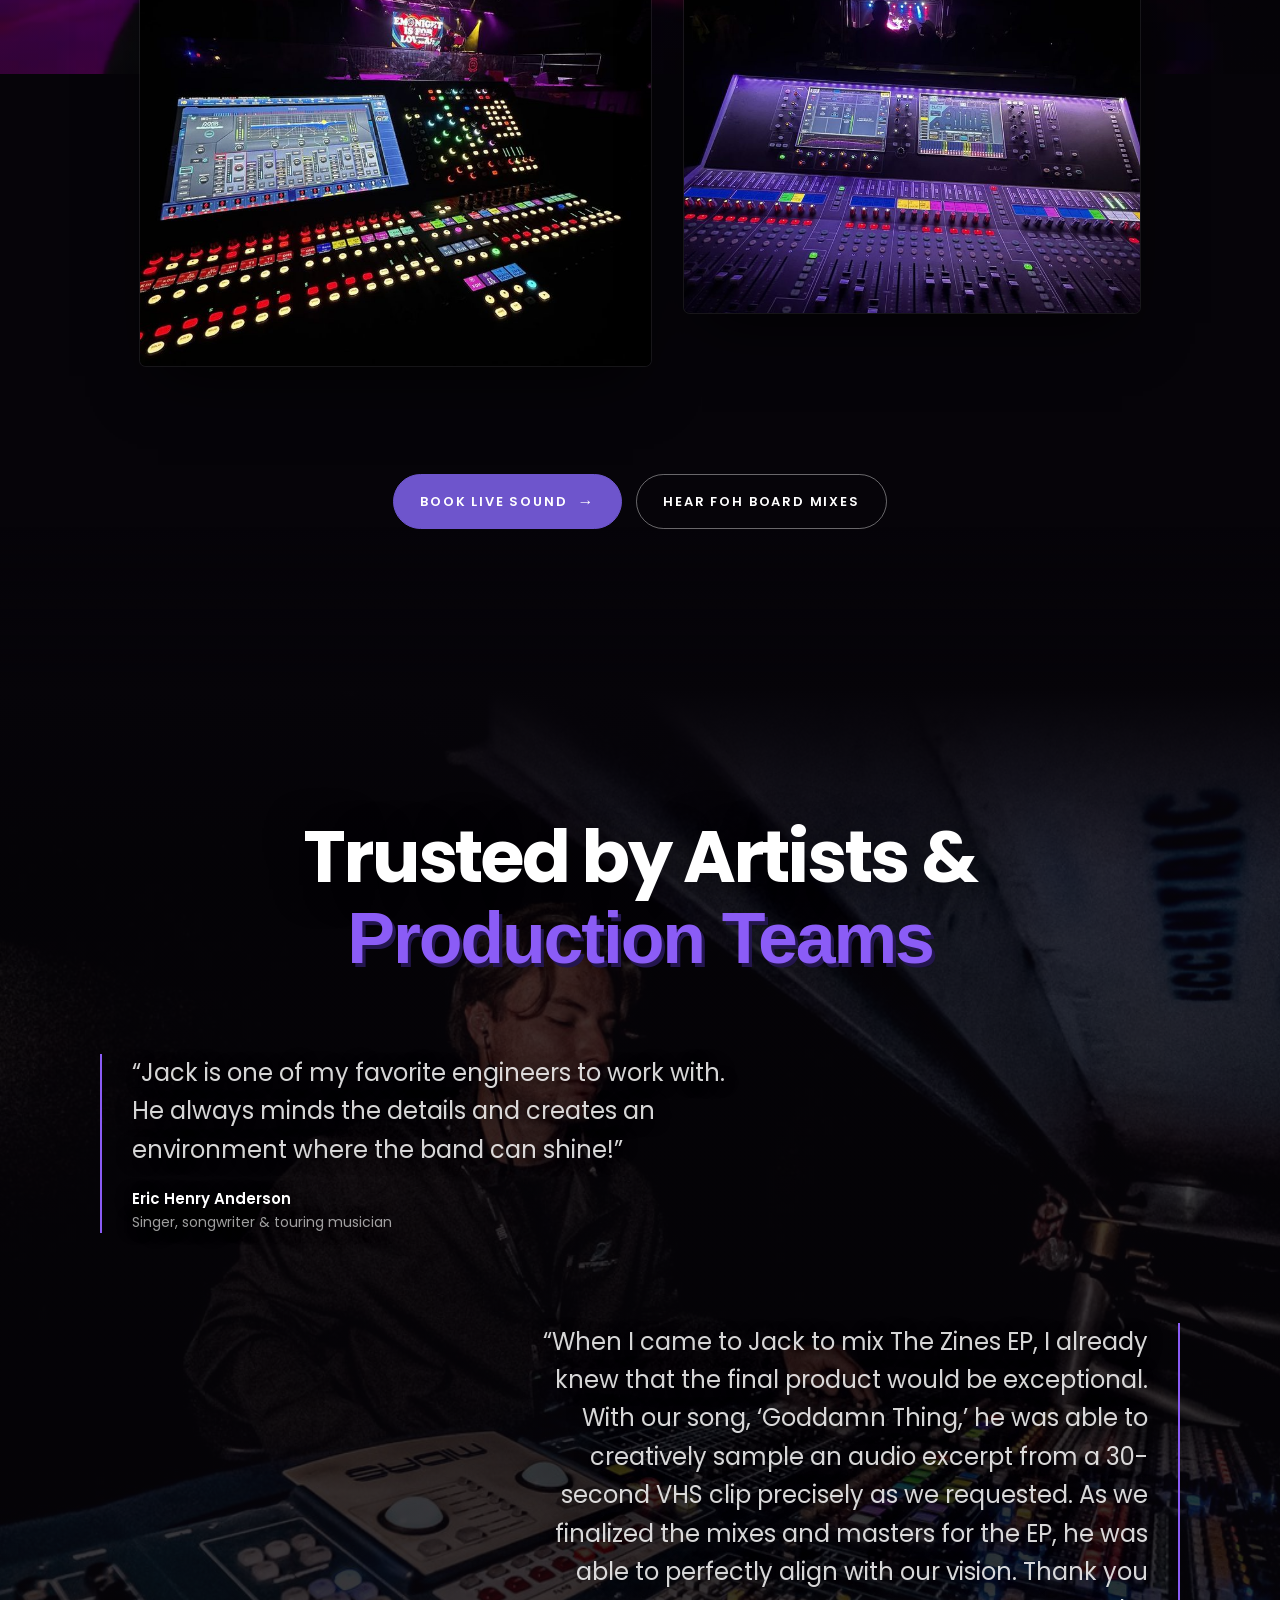
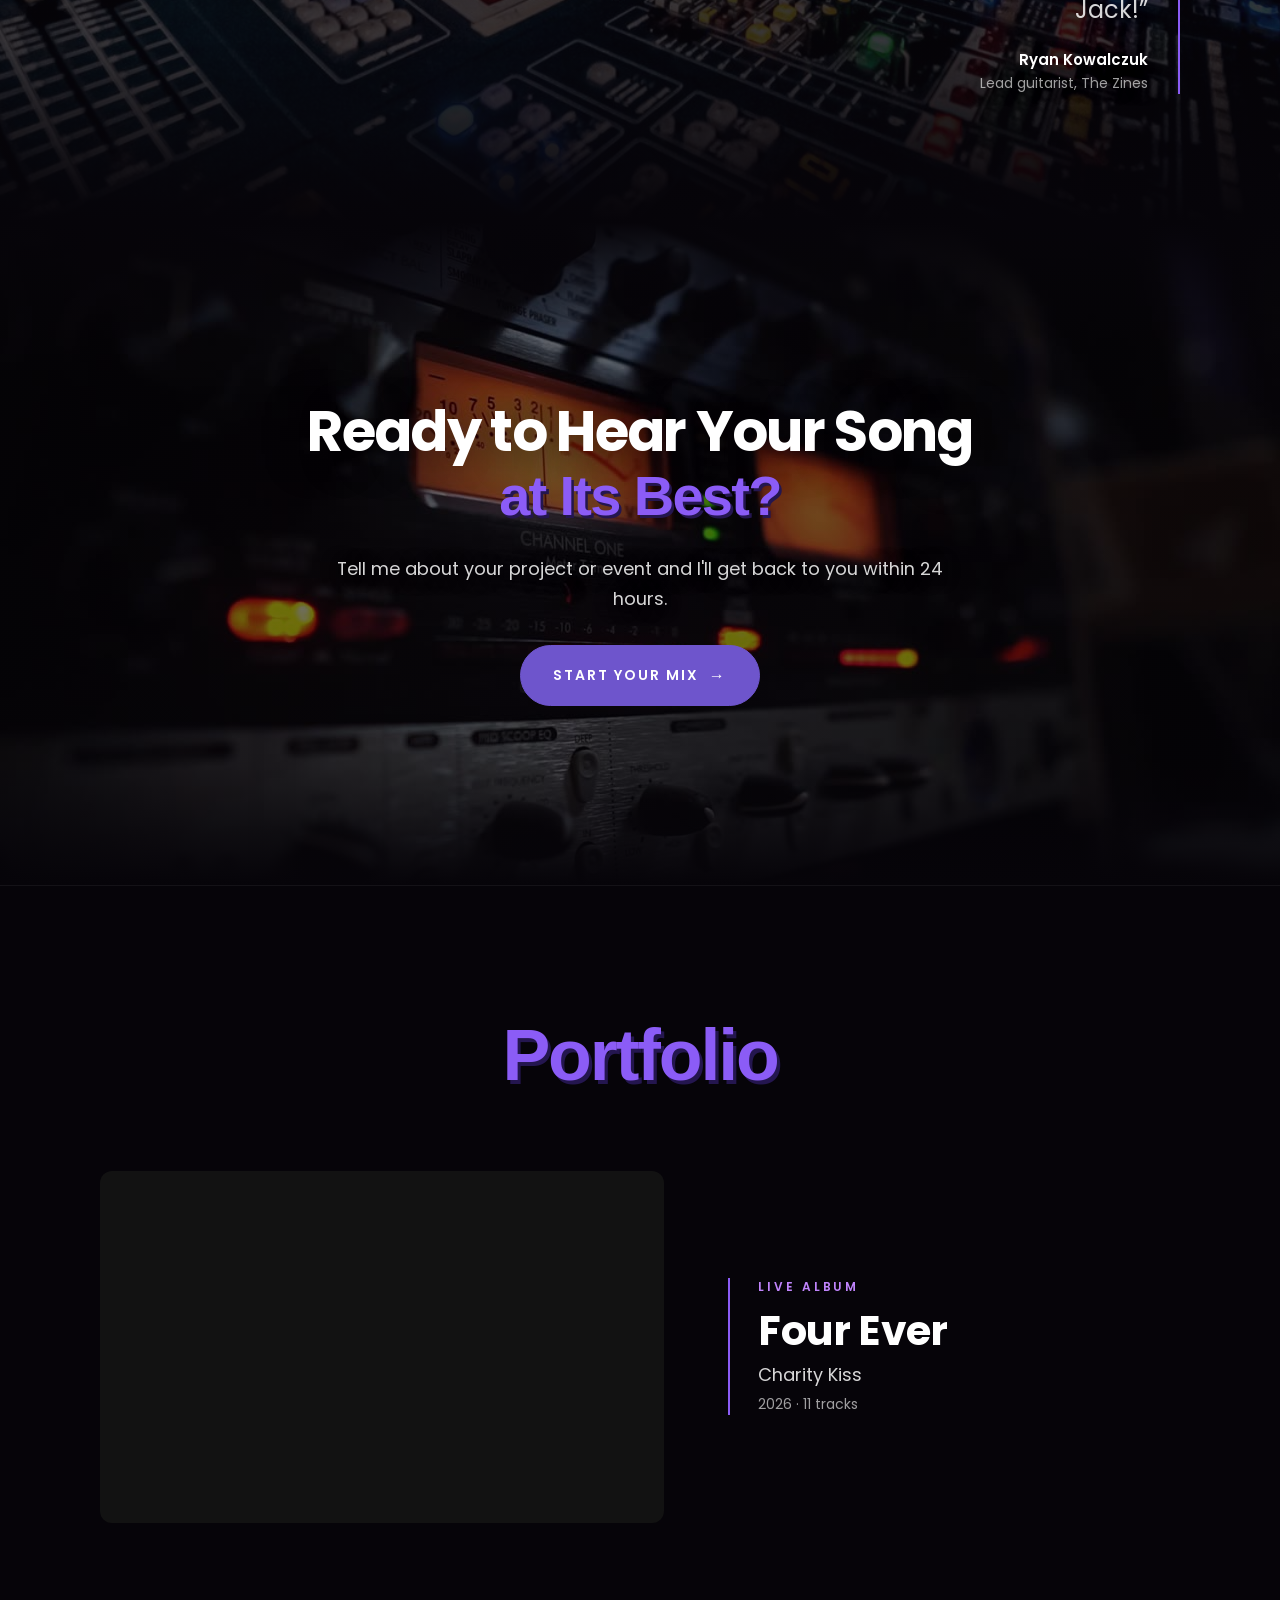
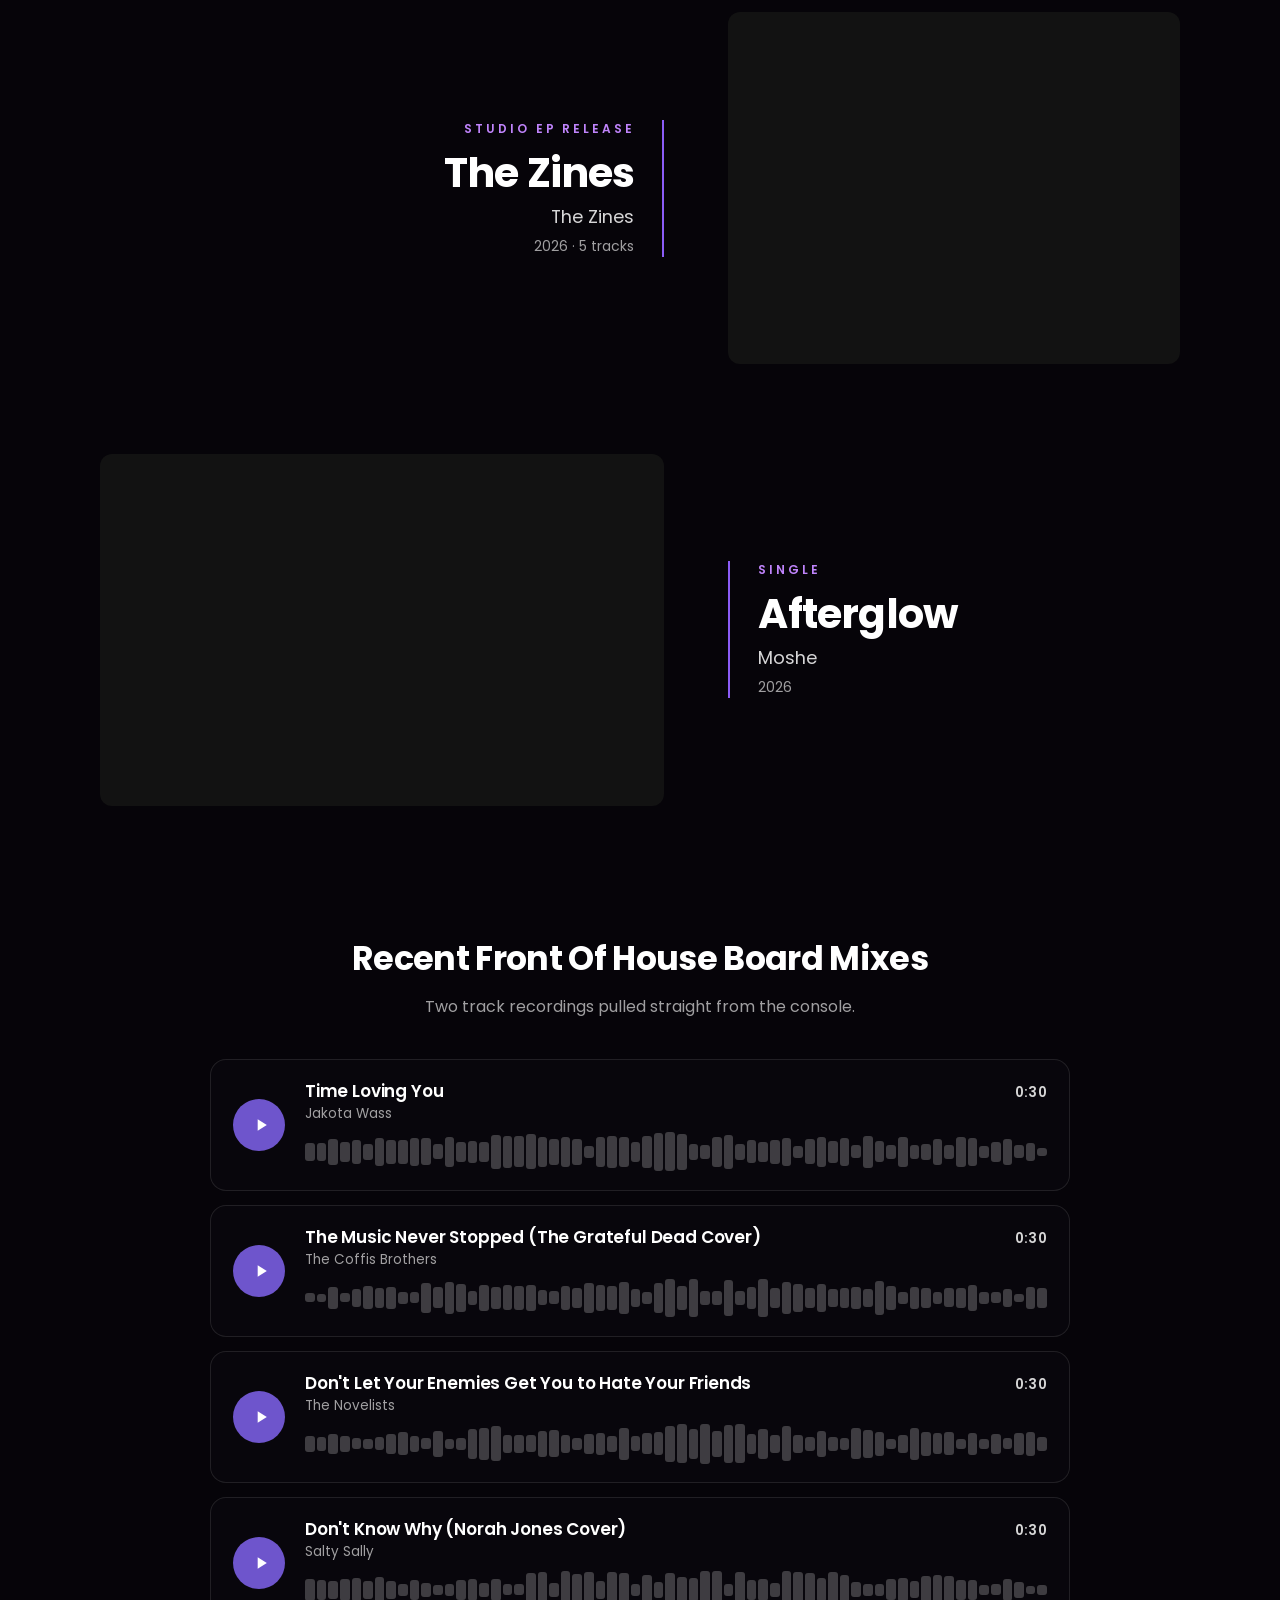
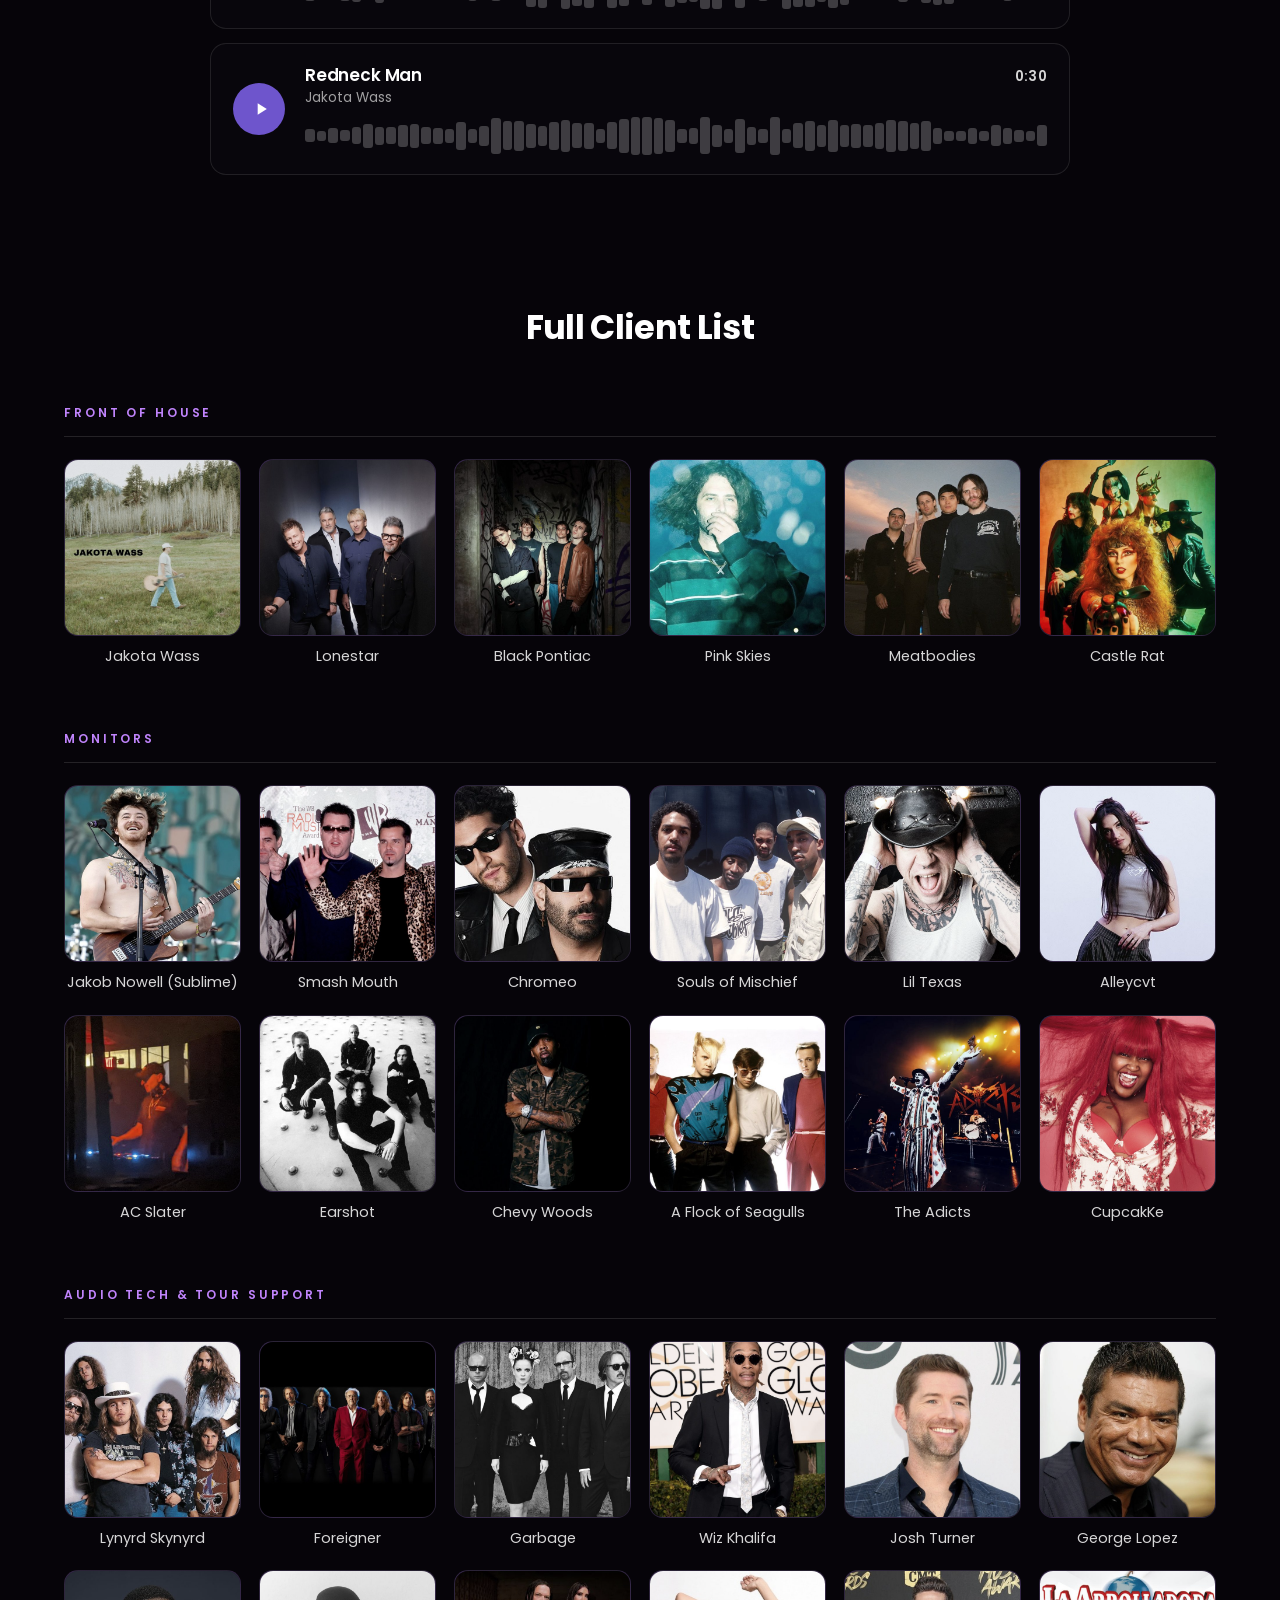
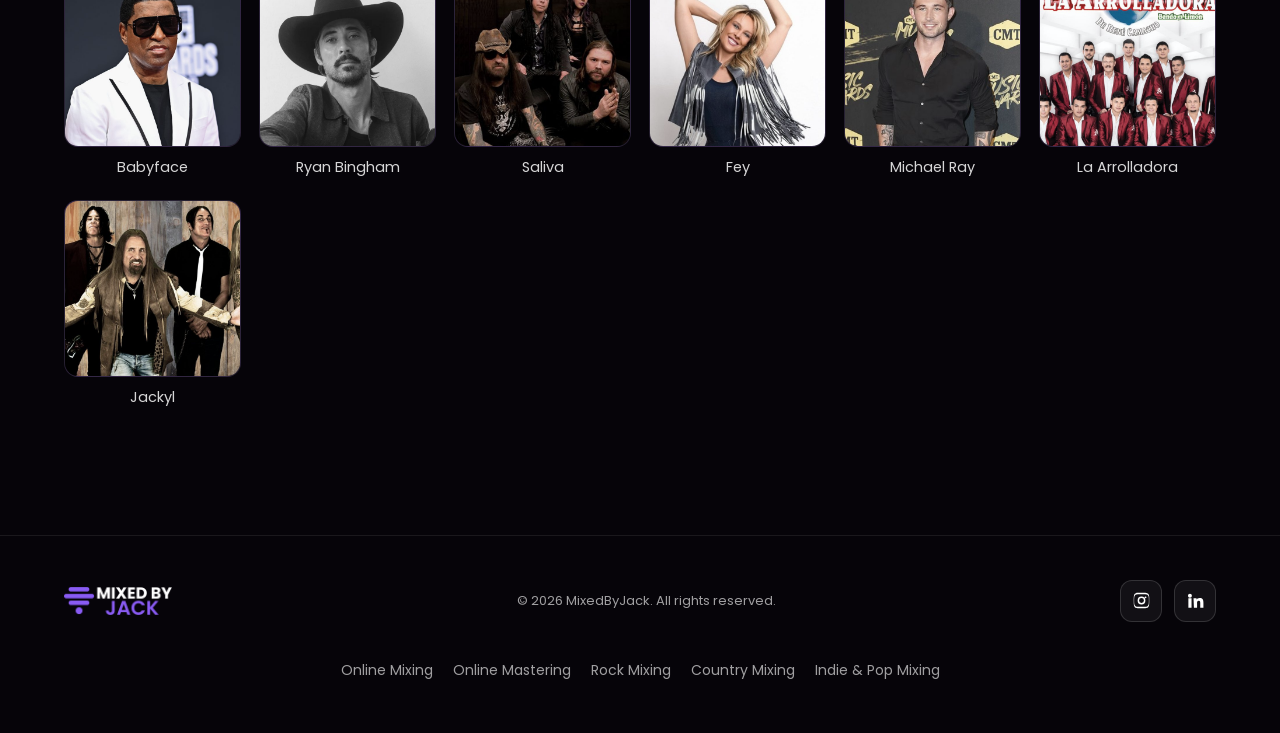
==== commit 476242e9: "Remove About divider animation; highlighted words get extra weight and a hard print-style shadow (no" ====
--- a/index.html
+++ b/index.html
@@ -27,8 +27,8 @@
 <link rel="preconnect" href="https://fonts.googleapis.com">
 <link rel="preconnect" href="https://fonts.gstatic.com" crossorigin>
 <link href="https://fonts.googleapis.com/css2?family=Poppins:ital,wght@0,400;0,500;0,600;0,700;1,400&display=swap" rel="stylesheet">
-<link rel="stylesheet" href="styles.css?v=202610231935">
-<script src="/analytics.js?v=202610231935"></script>
+<link rel="stylesheet" href="styles.css?v=202610232005">
+<script src="/analytics.js?v=202610232005"></script>
 <script type="application/ld+json">
 {
   "@context": "https://schema.org",
@@ -555,6 +555,6 @@
   </div>
 </div>
 
-<script src="main.js?v=202610231935"></script>
+<script src="main.js?v=202610232005"></script>
 </body>
 </html>
--- a/styles.css
+++ b/styles.css
@@ -836,3 +836,38 @@
 video::-webkit-media-controls{display:none!important}
 .feature-video video::-webkit-media-controls{display:flex!important}
 .play-btn::before{display:none}
+
+/* About divider animation removed: keep the gap on desktop, drop it on phones */
+.wave canvas{display:none}
+
+/* Highlighted words: logo purple, extra weight and a hard print-style shadow
+   (no glow) so they stand off the dark background */
+.accent,.about-text .hello span{font-weight:800;text-shadow:.045em .05em 0 #24164F}
+.hero h1 .accent{text-shadow:.04em .045em 0 #24164F}
+
+/* Phones: center text and buttons */
+@media (max-width:760px){
+  .wave{display:none}
+  .about-text,.about-row.right .about-text{text-align:center;margin:0 auto}
+  .about-ctas,.about-row.right .about-ctas{justify-content:center}
+  .svc-body{text-align:center;align-items:center}
+  .svc .btn{align-self:center}
+  .quote,.quote.right{text-align:center;border:0;padding-left:0;padding-right:0;margin-left:auto;margin-right:auto}
+  .live-cta{align-items:center}
+  .page-hero-inner{text-align:center}
+  .page-hero .lede{text-align:center;margin-left:auto;margin-right:auto}
+  .page-hero .hero-ctas{justify-content:center}
+  .page-body.split,.page-body.split h2,.prose,.feature-title,.fv-credit{text-align:center}
+  .prose .intro-cta{display:flex;justify-content:center}
+  .fv-ab{align-items:center}
+  .steps li{border-left:0;margin-left:0;padding:0 0 26px;text-align:center}
+  .steps li::before{position:static;margin:0 auto 10px}
+  .price-row{align-items:center;text-align:center}
+  .faq summary{text-align:center;justify-content:center}
+  .faq details p{text-align:center;margin-left:auto;margin-right:auto}
+  .board-head,.clients-title{text-align:center}
+  .footer{text-align:center}
+  .release,.release *{text-align:center}
+  .release-info,.release.right .release-info{border-left:0!important;border-right:0!important;padding-left:0!important;padding-right:0!important;margin-left:auto;margin-right:auto}
+  .client-group h3{text-align:center}
+}
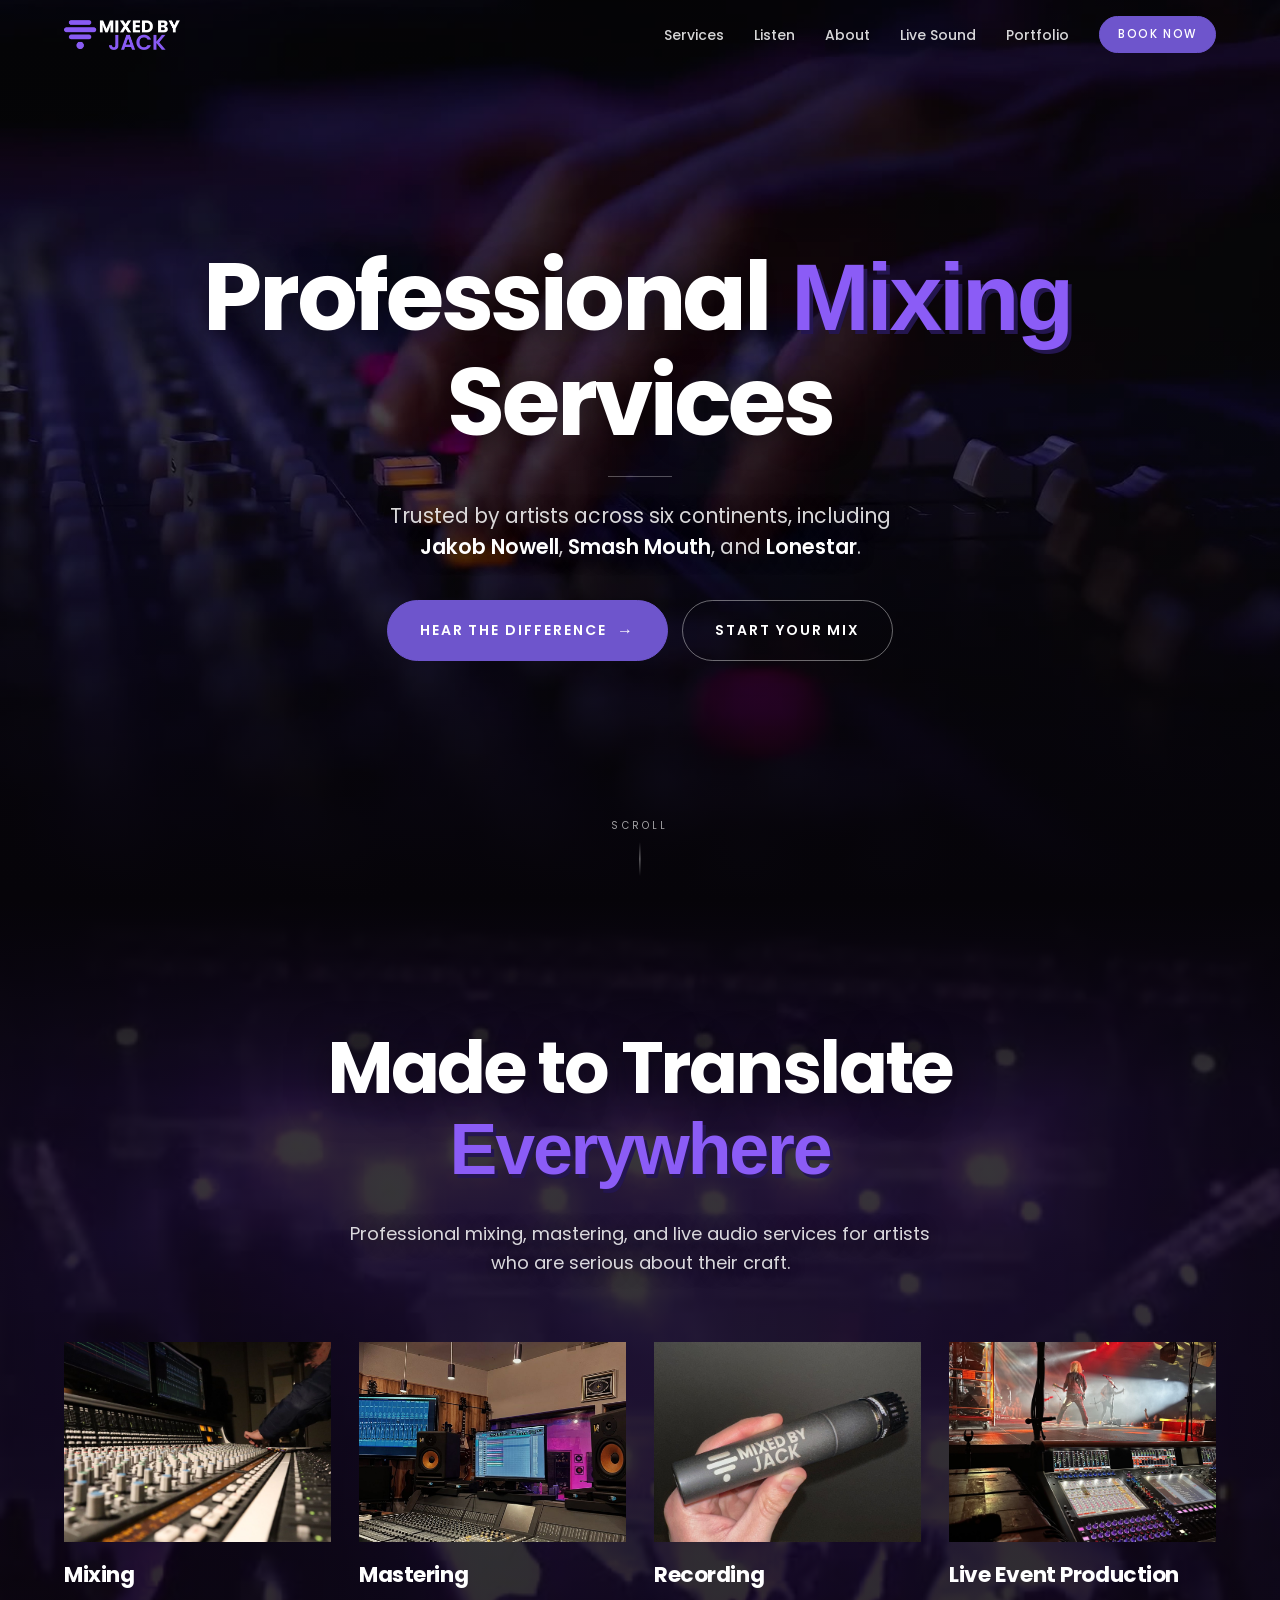
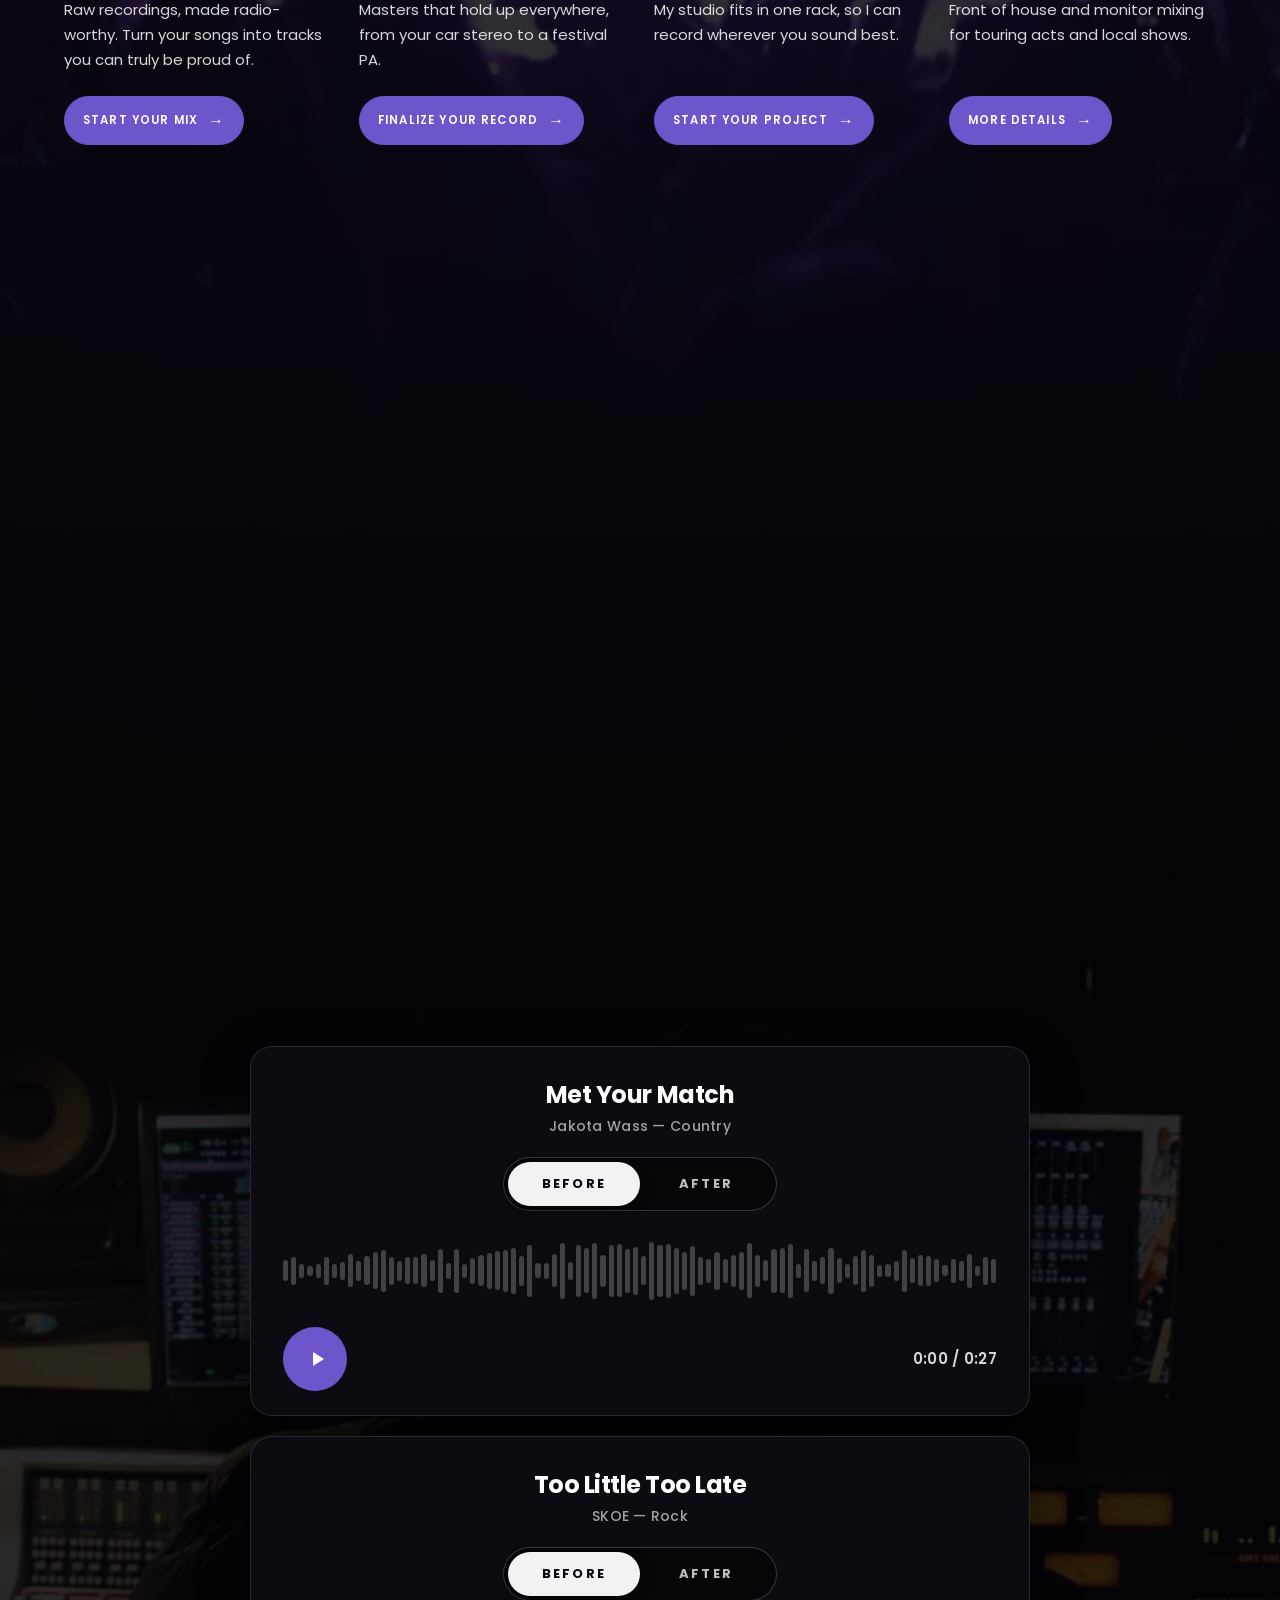
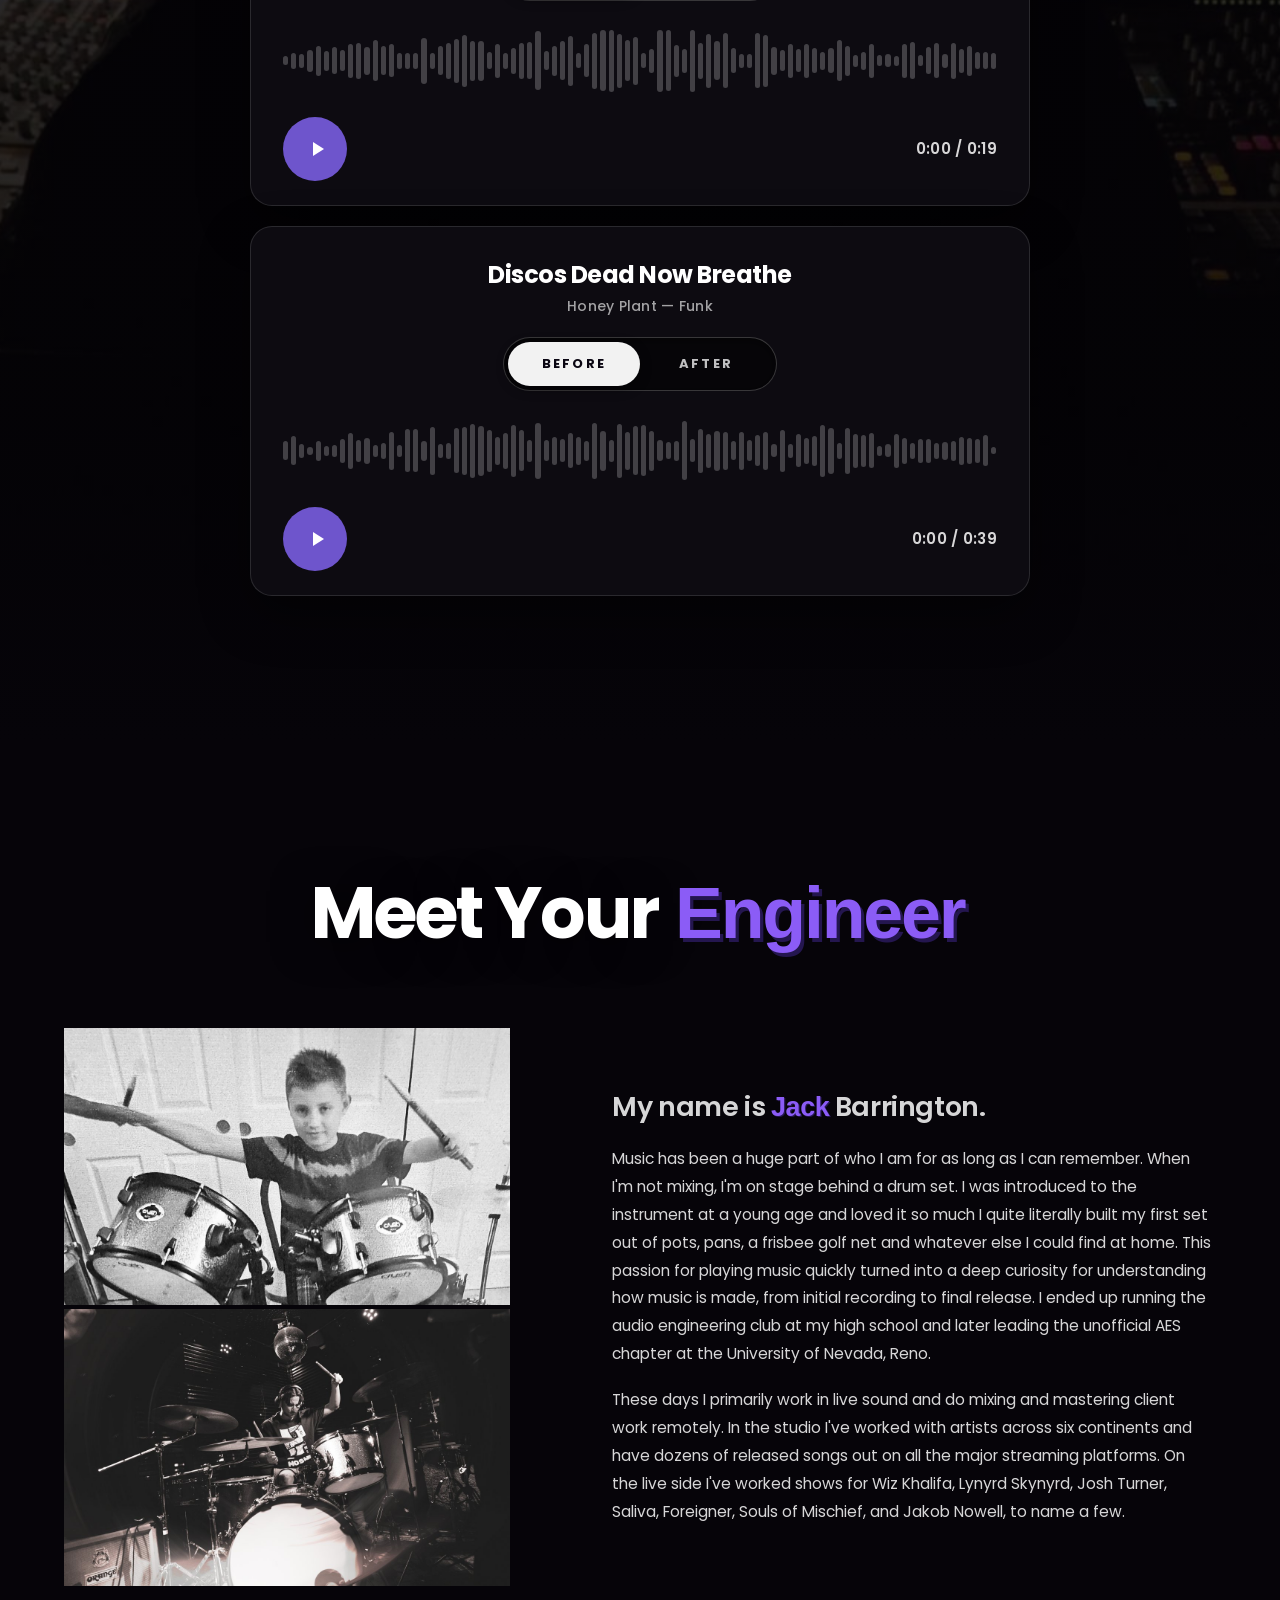
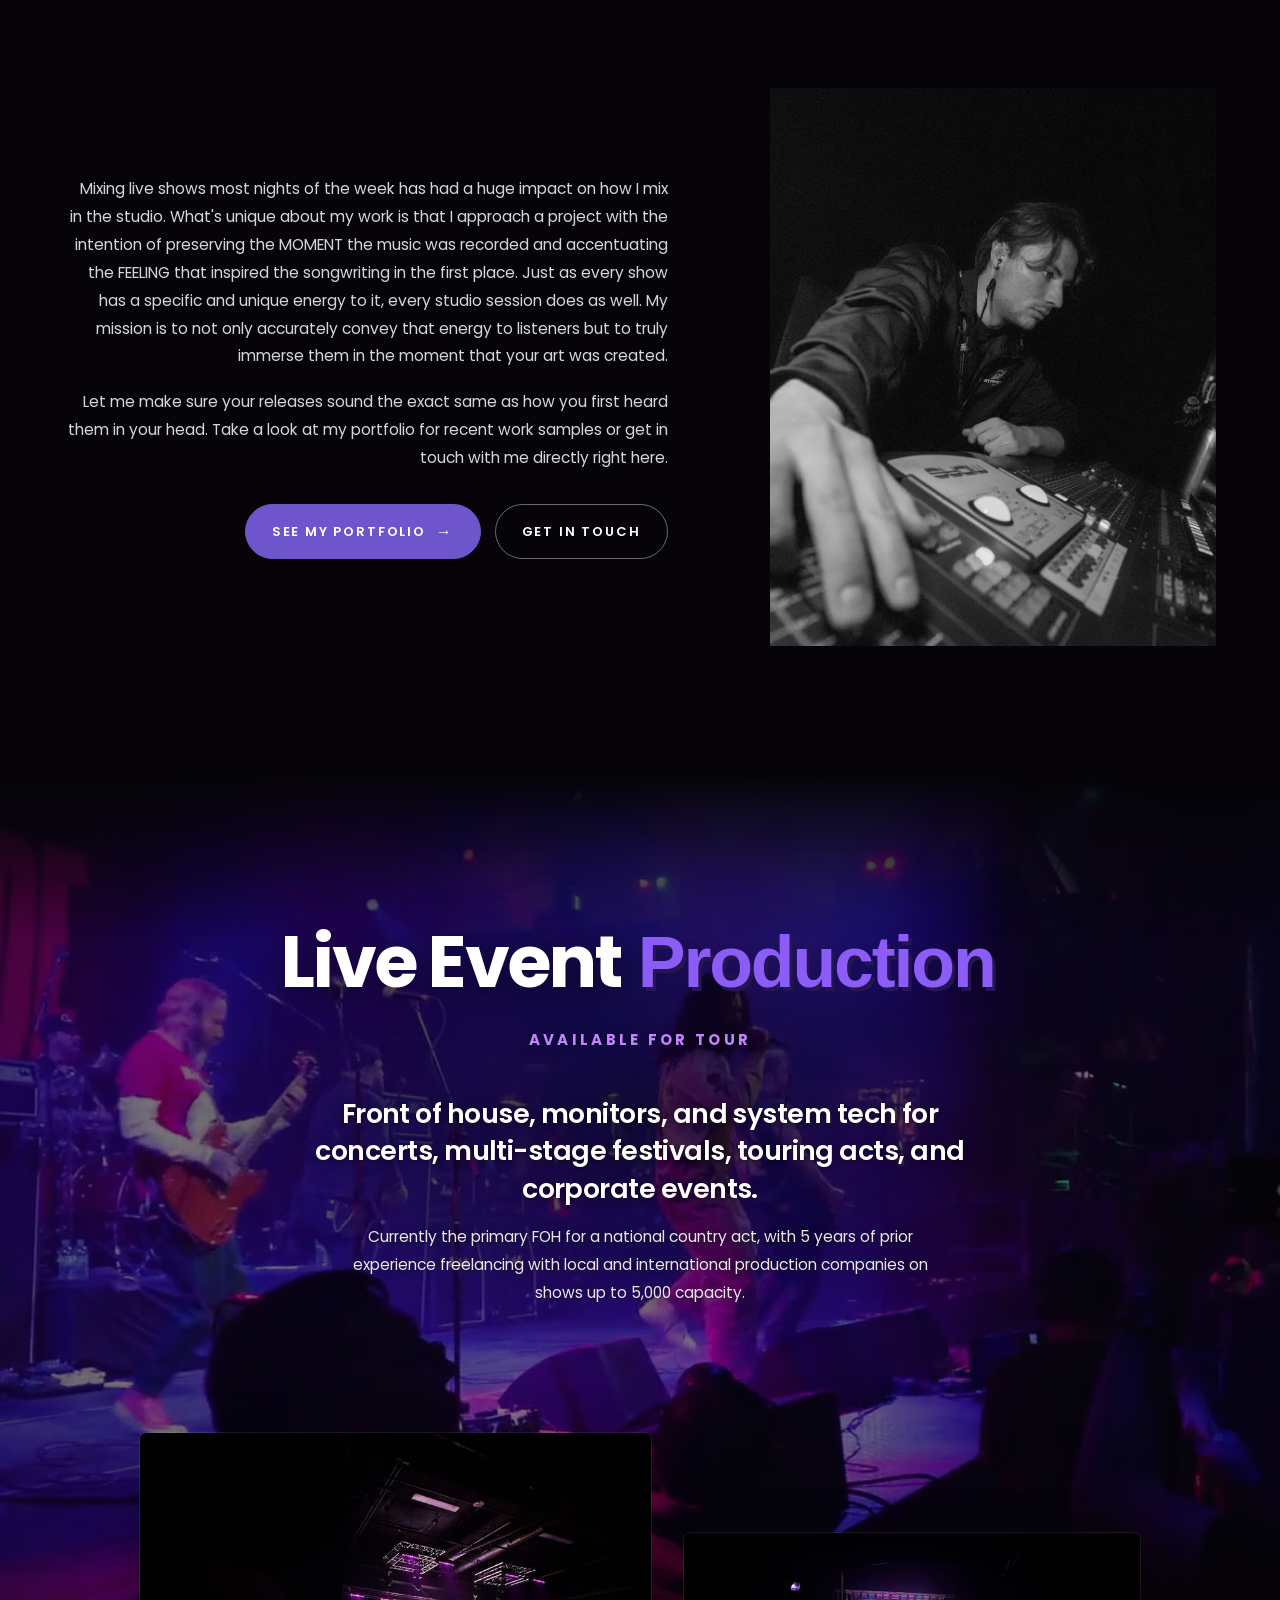
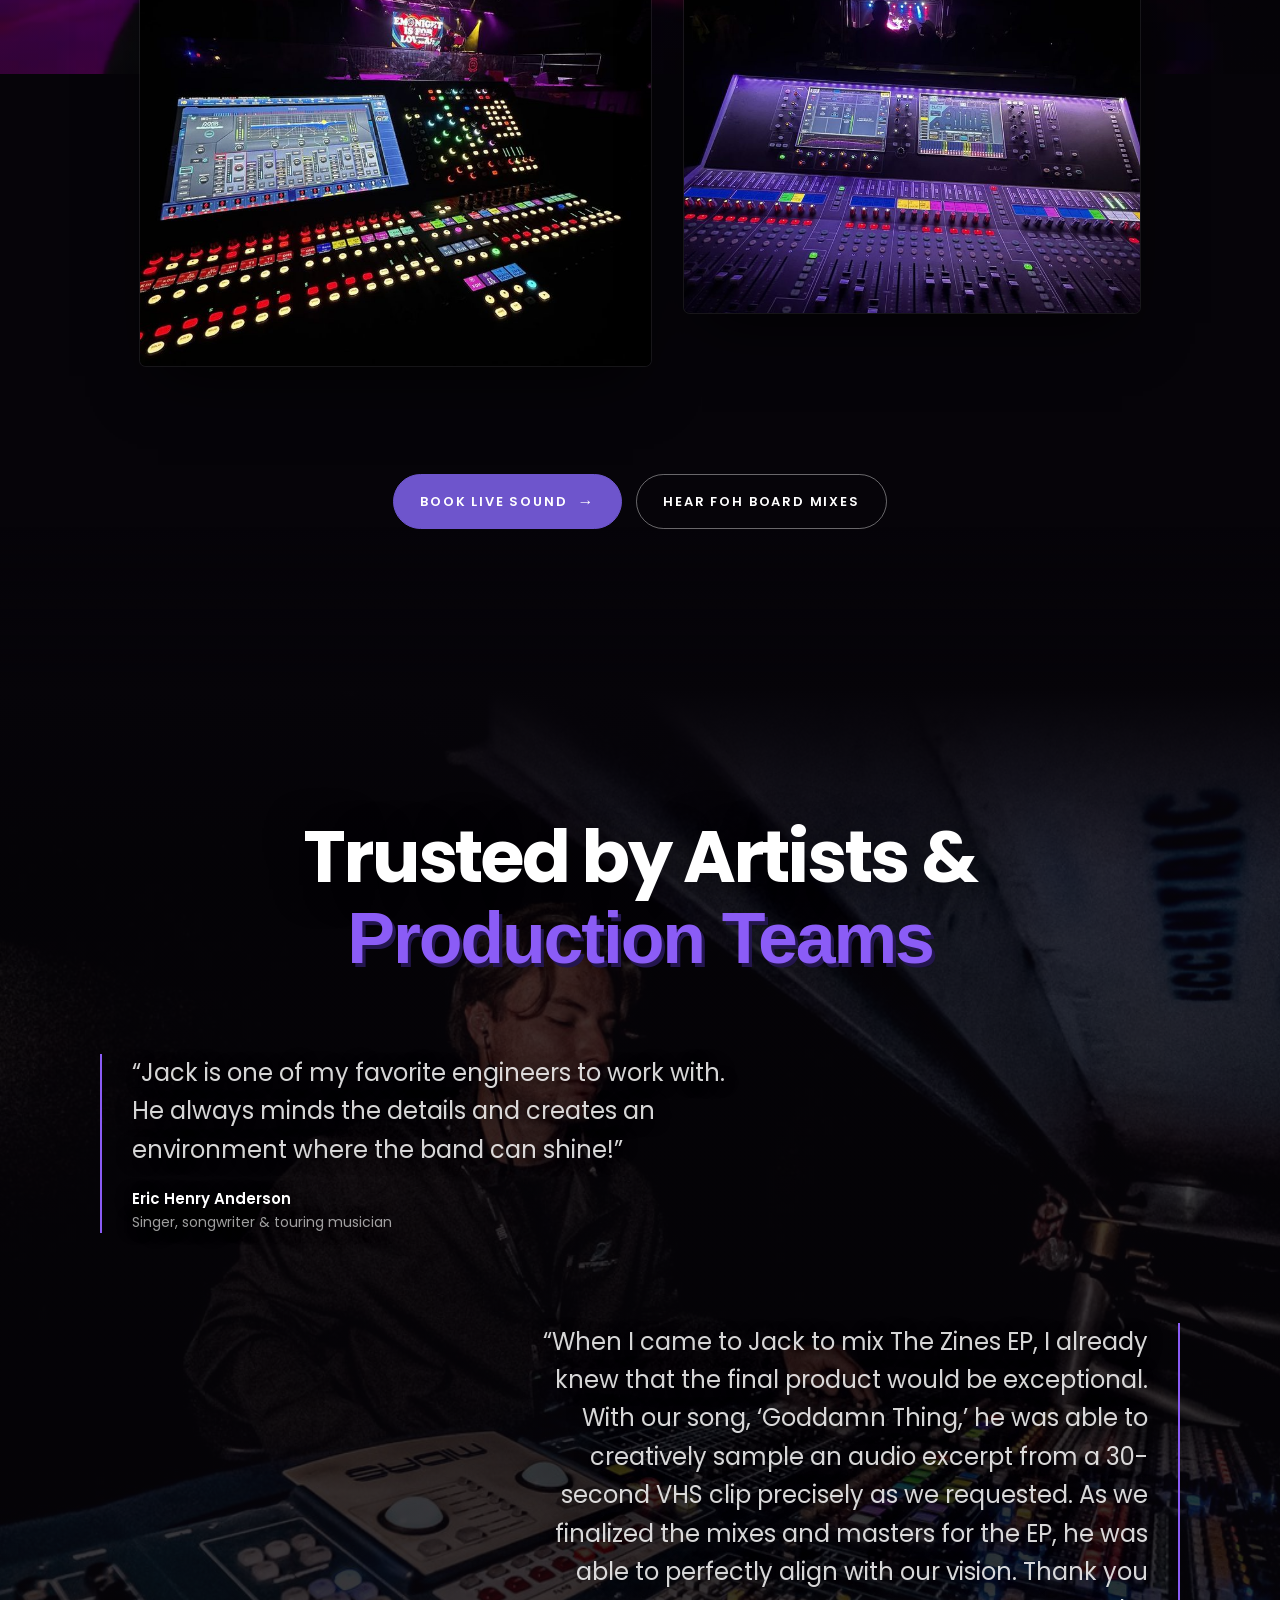
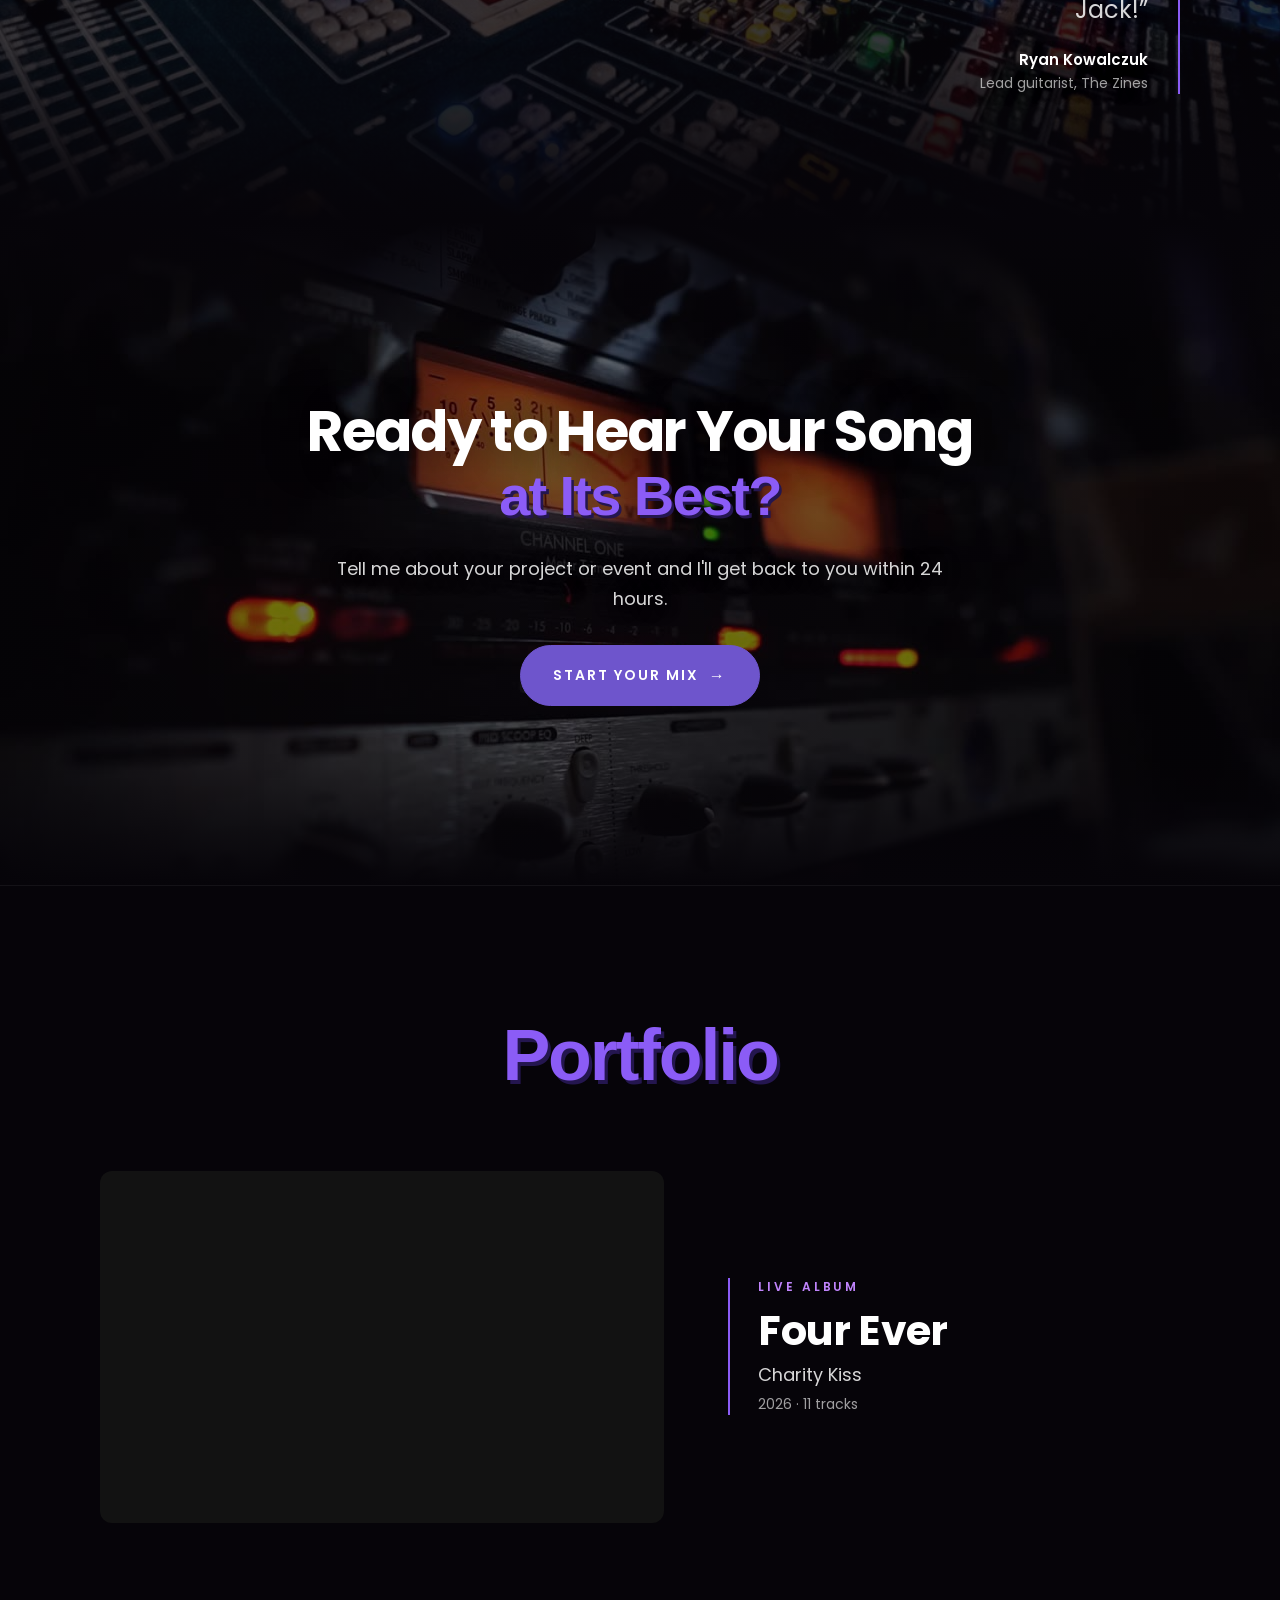
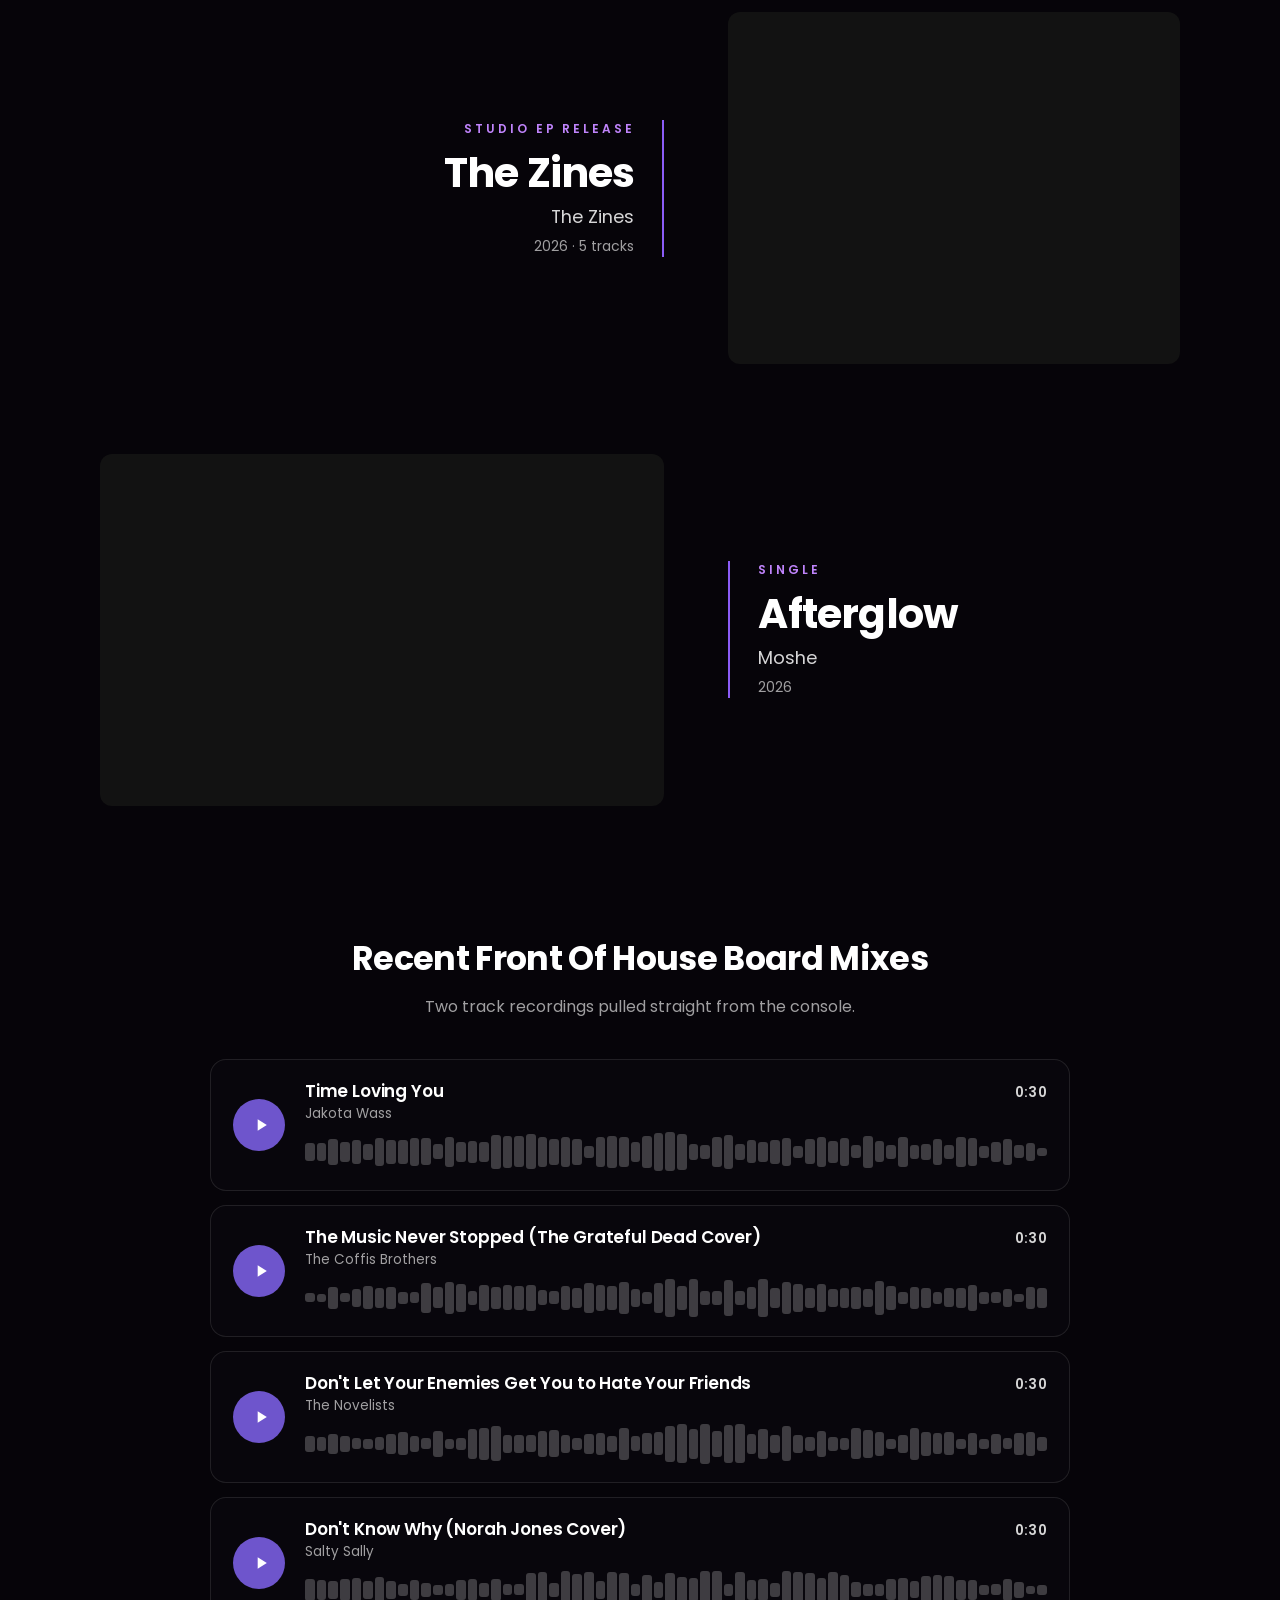
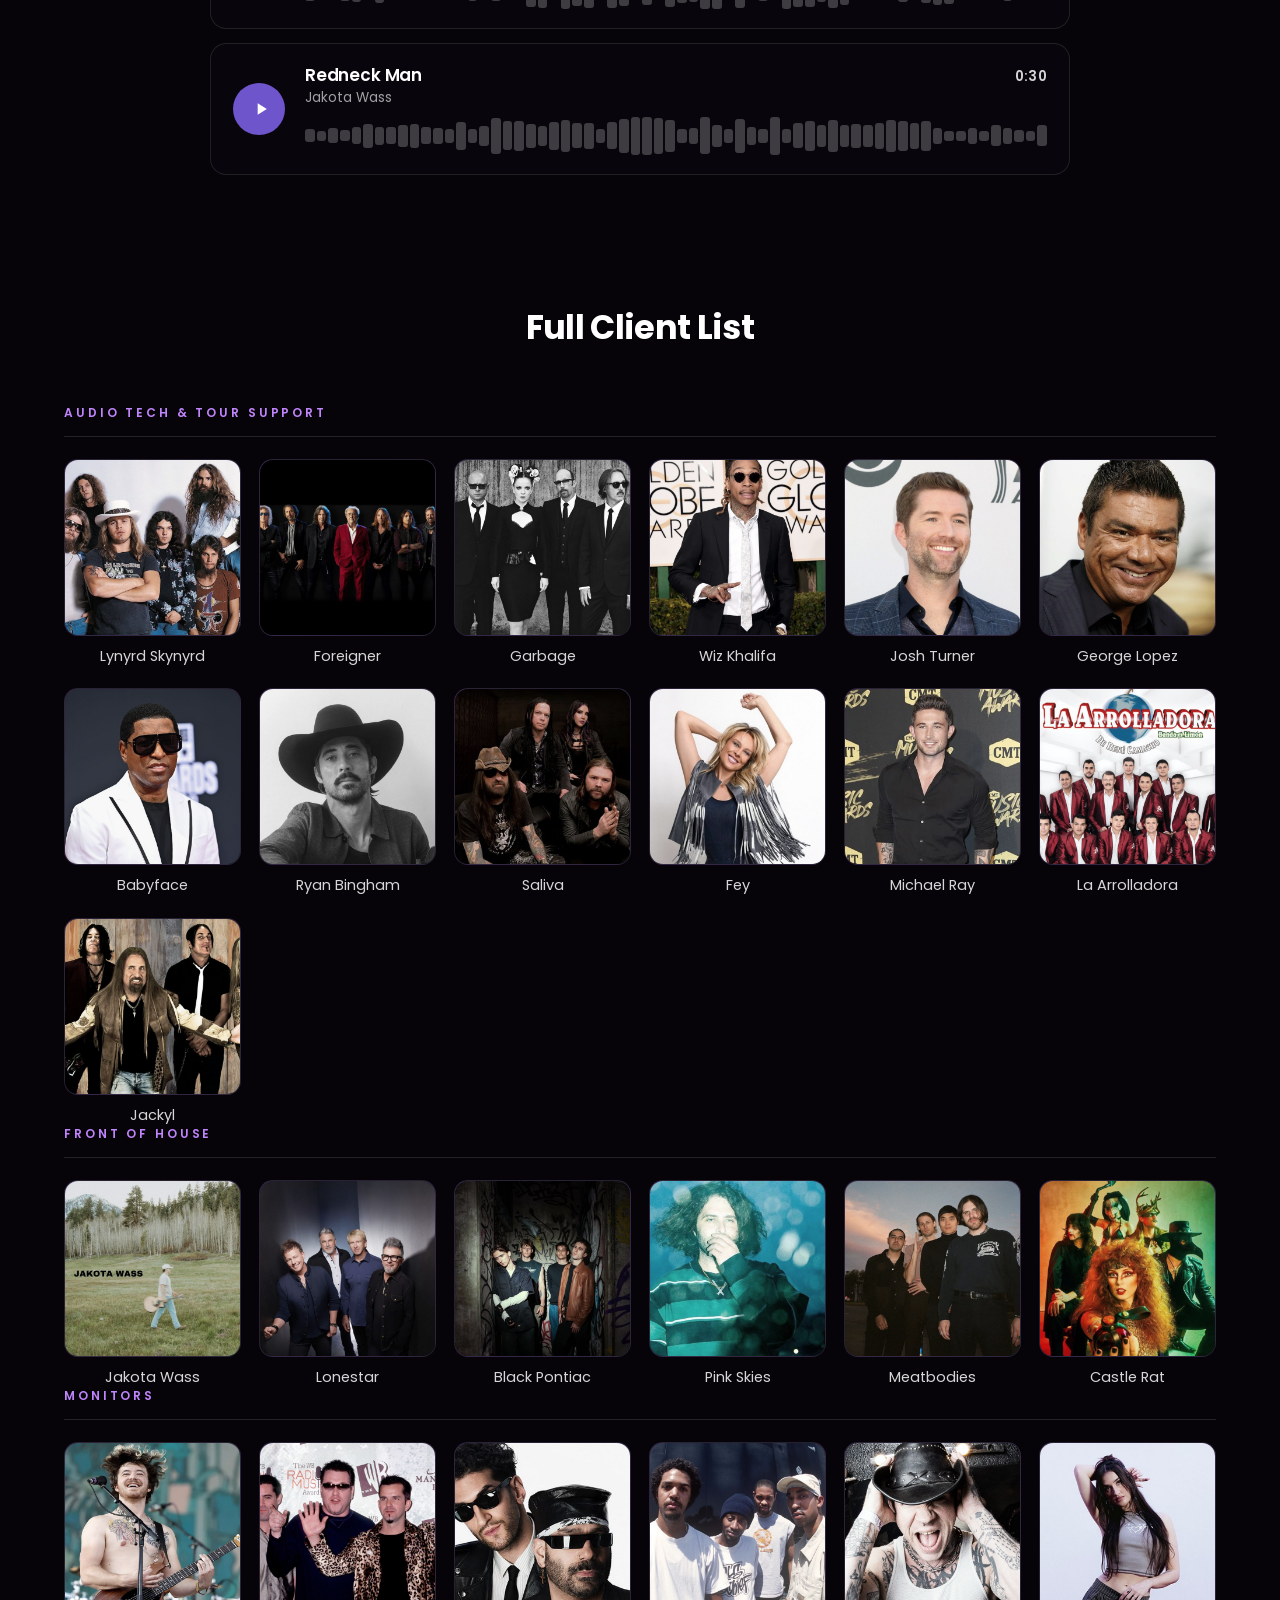
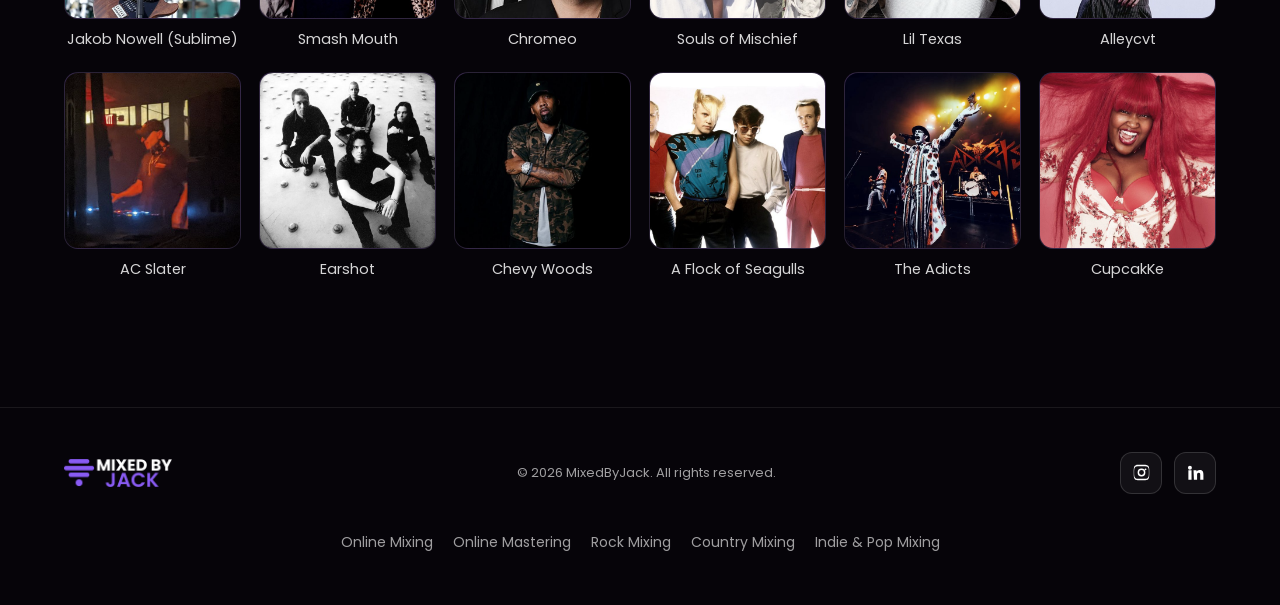
==== commit 48cd708b: "Client list: Audio Tech & Tour Support first; testimonials keep their staggered alignment on phones;" ====
--- a/index.html
+++ b/index.html
@@ -27,8 +27,8 @@
 <link rel="preconnect" href="https://fonts.googleapis.com">
 <link rel="preconnect" href="https://fonts.gstatic.com" crossorigin>
 <link href="https://fonts.googleapis.com/css2?family=Poppins:ital,wght@0,400;0,500;0,600;0,700;1,400&display=swap" rel="stylesheet">
-<link rel="stylesheet" href="styles.css?v=202610232005">
-<script src="/analytics.js?v=202610232005"></script>
+<link rel="stylesheet" href="styles.css?v=202610232030">
+<script src="/analytics.js?v=202610232030"></script>
 <script type="application/ld+json">
 {
   "@context": "https://schema.org",
@@ -359,6 +359,24 @@
          (e.g. assets/clients/wiz-khalifa.jpg). Any artist without a photo shows initials. -->
     <div class="client-groups">
       <div class="client-group reveal">
+        <h3>Audio Tech &amp; Tour Support</h3>
+        <ul class="artist-grid">
+          <li class="artist"><div class="artist-img"><span class="initials" aria-hidden="true">LS</span><img src="assets/clients/lynyrd-skynyrd.jpg" alt="Lynyrd Skynyrd" loading="lazy" onerror="this.remove()"></div><span class="artist-name">Lynyrd Skynyrd</span></li>
+          <li class="artist"><div class="artist-img"><span class="initials" aria-hidden="true">F</span><img src="assets/clients/foreigner.jpg" alt="Foreigner" loading="lazy" onerror="this.remove()"></div><span class="artist-name">Foreigner</span></li>
+          <li class="artist"><div class="artist-img"><span class="initials" aria-hidden="true">G</span><img src="assets/clients/garbage.jpg" alt="Garbage" loading="lazy" onerror="this.remove()"></div><span class="artist-name">Garbage</span></li>
+          <li class="artist"><div class="artist-img"><span class="initials" aria-hidden="true">WK</span><img src="assets/clients/wiz-khalifa.jpg" alt="Wiz Khalifa" loading="lazy" onerror="this.remove()"></div><span class="artist-name">Wiz Khalifa</span></li>
+          <li class="artist"><div class="artist-img"><span class="initials" aria-hidden="true">JT</span><img src="assets/clients/josh-turner.jpg" alt="Josh Turner" loading="lazy" onerror="this.remove()"></div><span class="artist-name">Josh Turner</span></li>
+          <li class="artist"><div class="artist-img"><span class="initials" aria-hidden="true">GL</span><img src="assets/clients/george-lopez.jpg" alt="George Lopez" loading="lazy" onerror="this.remove()"></div><span class="artist-name">George Lopez</span></li>
+          <li class="artist"><div class="artist-img"><span class="initials" aria-hidden="true">B</span><img src="assets/clients/babyface.jpg" alt="Babyface" loading="lazy" onerror="this.remove()"></div><span class="artist-name">Babyface</span></li>
+          <li class="artist"><div class="artist-img"><span class="initials" aria-hidden="true">RB</span><img src="assets/clients/ryan-bingham.jpg" alt="Ryan Bingham" loading="lazy" onerror="this.remove()"></div><span class="artist-name">Ryan Bingham</span></li>
+          <li class="artist"><div class="artist-img"><span class="initials" aria-hidden="true">S</span><img src="assets/clients/saliva.jpg" alt="Saliva" loading="lazy" onerror="this.remove()"></div><span class="artist-name">Saliva</span></li>
+          <li class="artist"><div class="artist-img"><span class="initials" aria-hidden="true">F</span><img src="assets/clients/fey.jpg" alt="Fey" loading="lazy" onerror="this.remove()"></div><span class="artist-name">Fey</span></li>
+          <li class="artist"><div class="artist-img"><span class="initials" aria-hidden="true">MR</span><img src="assets/clients/michael-ray.jpg" alt="Michael Ray" loading="lazy" onerror="this.remove()"></div><span class="artist-name">Michael Ray</span></li>
+          <li class="artist"><div class="artist-img"><span class="initials" aria-hidden="true">LA</span><img src="assets/clients/la-arrolladora.jpg" alt="La Arrolladora" loading="lazy" onerror="this.remove()"></div><span class="artist-name">La Arrolladora</span></li>
+          <li class="artist"><div class="artist-img"><span class="initials" aria-hidden="true">J</span><img src="assets/clients/jackyl.jpg" alt="Jackyl" loading="lazy" onerror="this.remove()"></div><span class="artist-name">Jackyl</span></li>
+        </ul>
+  
+      <div class="client-group reveal">
         <h3>Front of House</h3>
         <ul class="artist-grid">
           <li class="artist"><div class="artist-img"><span class="initials" aria-hidden="true">JW</span><img src="assets/clients/jakota-wass.jpg" alt="Jakota Wass" loading="lazy" onerror="this.remove()"></div><span class="artist-name">Jakota Wass</span></li>
@@ -386,24 +404,7 @@
           <li class="artist"><div class="artist-img"><span class="initials" aria-hidden="true">C</span><img src="assets/clients/cupcakke.jpg" alt="CupcakKe" loading="lazy" onerror="this.remove()"></div><span class="artist-name">CupcakKe</span></li>
         </ul>
       </div>
-      <div class="client-group reveal">
-        <h3>Audio Tech &amp; Tour Support</h3>
-        <ul class="artist-grid">
-          <li class="artist"><div class="artist-img"><span class="initials" aria-hidden="true">LS</span><img src="assets/clients/lynyrd-skynyrd.jpg" alt="Lynyrd Skynyrd" loading="lazy" onerror="this.remove()"></div><span class="artist-name">Lynyrd Skynyrd</span></li>
-          <li class="artist"><div class="artist-img"><span class="initials" aria-hidden="true">F</span><img src="assets/clients/foreigner.jpg" alt="Foreigner" loading="lazy" onerror="this.remove()"></div><span class="artist-name">Foreigner</span></li>
-          <li class="artist"><div class="artist-img"><span class="initials" aria-hidden="true">G</span><img src="assets/clients/garbage.jpg" alt="Garbage" loading="lazy" onerror="this.remove()"></div><span class="artist-name">Garbage</span></li>
-          <li class="artist"><div class="artist-img"><span class="initials" aria-hidden="true">WK</span><img src="assets/clients/wiz-khalifa.jpg" alt="Wiz Khalifa" loading="lazy" onerror="this.remove()"></div><span class="artist-name">Wiz Khalifa</span></li>
-          <li class="artist"><div class="artist-img"><span class="initials" aria-hidden="true">JT</span><img src="assets/clients/josh-turner.jpg" alt="Josh Turner" loading="lazy" onerror="this.remove()"></div><span class="artist-name">Josh Turner</span></li>
-          <li class="artist"><div class="artist-img"><span class="initials" aria-hidden="true">GL</span><img src="assets/clients/george-lopez.jpg" alt="George Lopez" loading="lazy" onerror="this.remove()"></div><span class="artist-name">George Lopez</span></li>
-          <li class="artist"><div class="artist-img"><span class="initials" aria-hidden="true">B</span><img src="assets/clients/babyface.jpg" alt="Babyface" loading="lazy" onerror="this.remove()"></div><span class="artist-name">Babyface</span></li>
-          <li class="artist"><div class="artist-img"><span class="initials" aria-hidden="true">RB</span><img src="assets/clients/ryan-bingham.jpg" alt="Ryan Bingham" loading="lazy" onerror="this.remove()"></div><span class="artist-name">Ryan Bingham</span></li>
-          <li class="artist"><div class="artist-img"><span class="initials" aria-hidden="true">S</span><img src="assets/clients/saliva.jpg" alt="Saliva" loading="lazy" onerror="this.remove()"></div><span class="artist-name">Saliva</span></li>
-          <li class="artist"><div class="artist-img"><span class="initials" aria-hidden="true">F</span><img src="assets/clients/fey.jpg" alt="Fey" loading="lazy" onerror="this.remove()"></div><span class="artist-name">Fey</span></li>
-          <li class="artist"><div class="artist-img"><span class="initials" aria-hidden="true">MR</span><img src="assets/clients/michael-ray.jpg" alt="Michael Ray" loading="lazy" onerror="this.remove()"></div><span class="artist-name">Michael Ray</span></li>
-          <li class="artist"><div class="artist-img"><span class="initials" aria-hidden="true">LA</span><img src="assets/clients/la-arrolladora.jpg" alt="La Arrolladora" loading="lazy" onerror="this.remove()"></div><span class="artist-name">La Arrolladora</span></li>
-          <li class="artist"><div class="artist-img"><span class="initials" aria-hidden="true">J</span><img src="assets/clients/jackyl.jpg" alt="Jackyl" loading="lazy" onerror="this.remove()"></div><span class="artist-name">Jackyl</span></li>
-        </ul>
-      </div>
+    </div>
     </div>
   </div>
 </section>
@@ -555,6 +556,6 @@
   </div>
 </div>
 
-<script src="main.js?v=202610232005"></script>
+<script src="main.js?v=202610232030"></script>
 </body>
 </html>
--- a/styles.css
+++ b/styles.css
@@ -848,11 +848,12 @@
 /* Phones: center text and buttons */
 @media (max-width:760px){
   .wave{display:none}
+  .about-row,.about-row.right{gap:34px}
+  .about-text .hello{margin-bottom:18px}
   .about-text,.about-row.right .about-text{text-align:center;margin:0 auto}
   .about-ctas,.about-row.right .about-ctas{justify-content:center}
   .svc-body{text-align:center;align-items:center}
   .svc .btn{align-self:center}
-  .quote,.quote.right{text-align:center;border:0;padding-left:0;padding-right:0;margin-left:auto;margin-right:auto}
   .live-cta{align-items:center}
   .page-hero-inner{text-align:center}
   .page-hero .lede{text-align:center;margin-left:auto;margin-right:auto}
